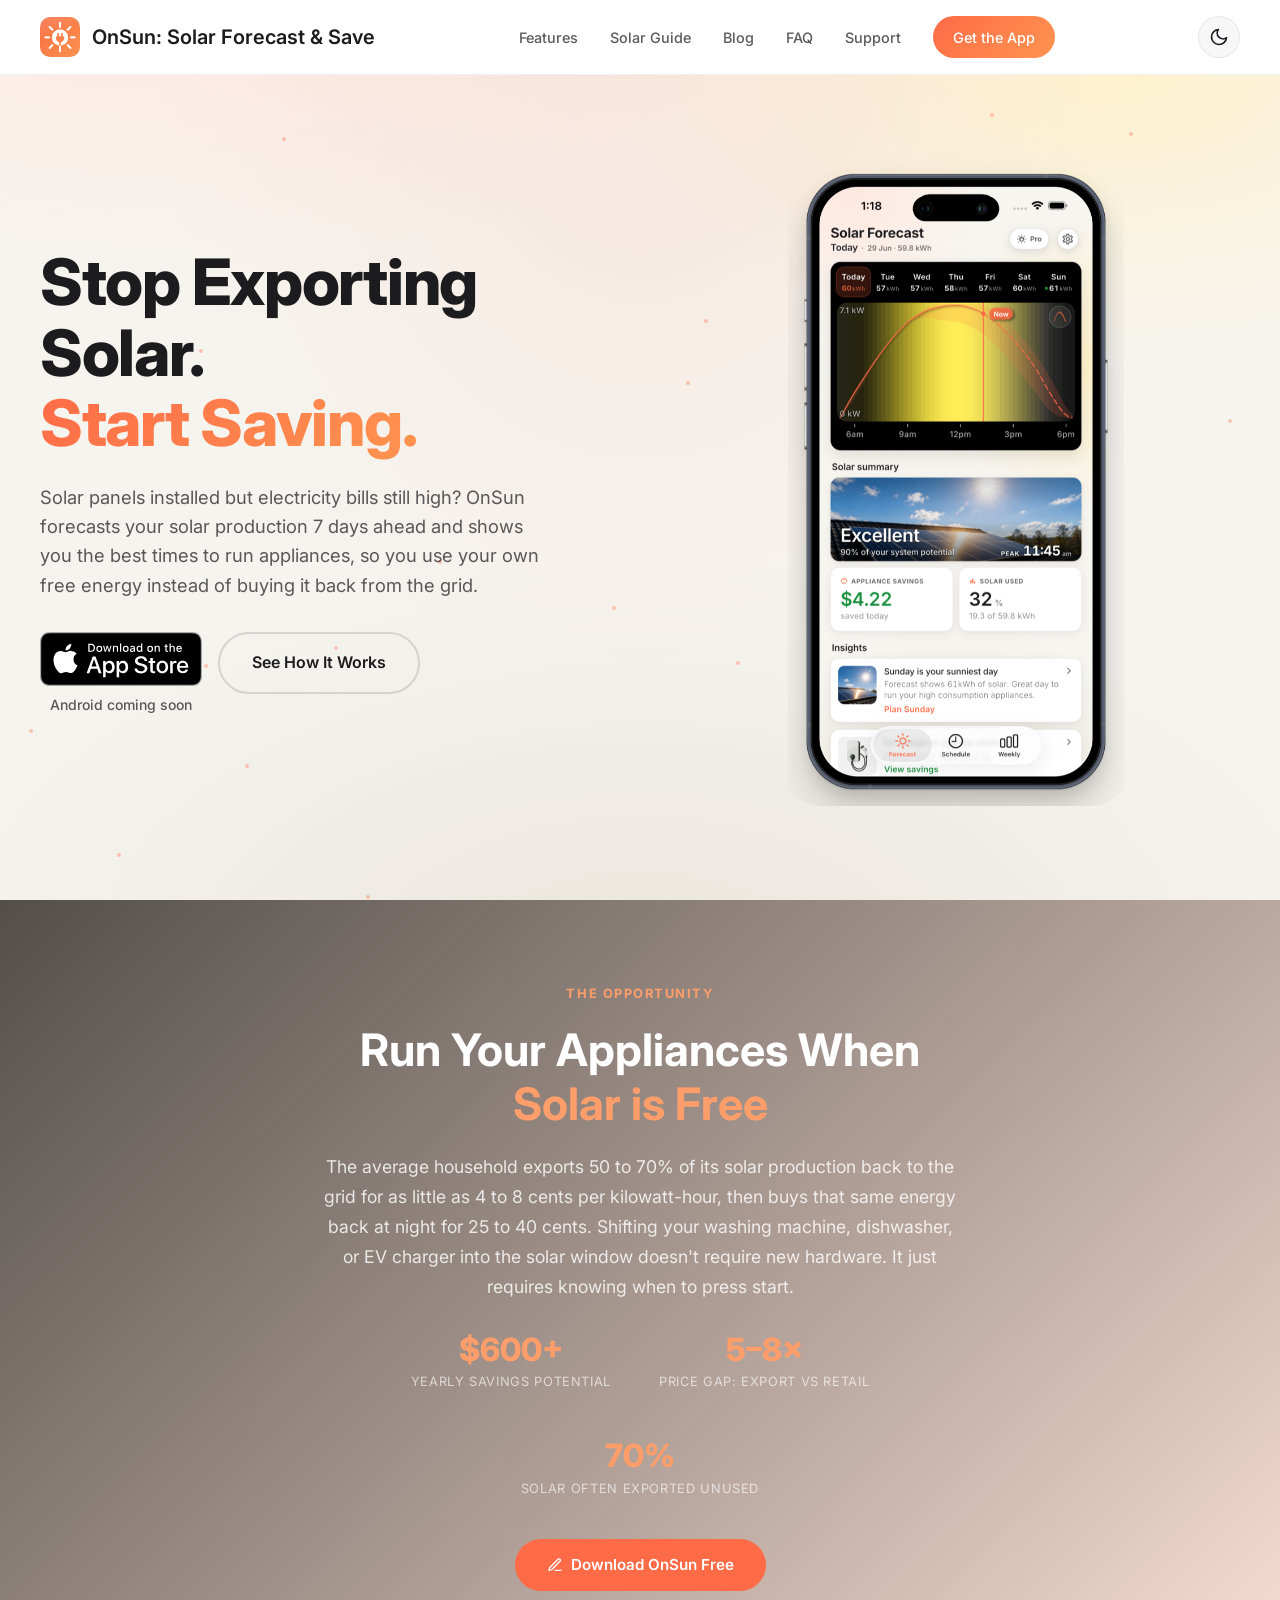
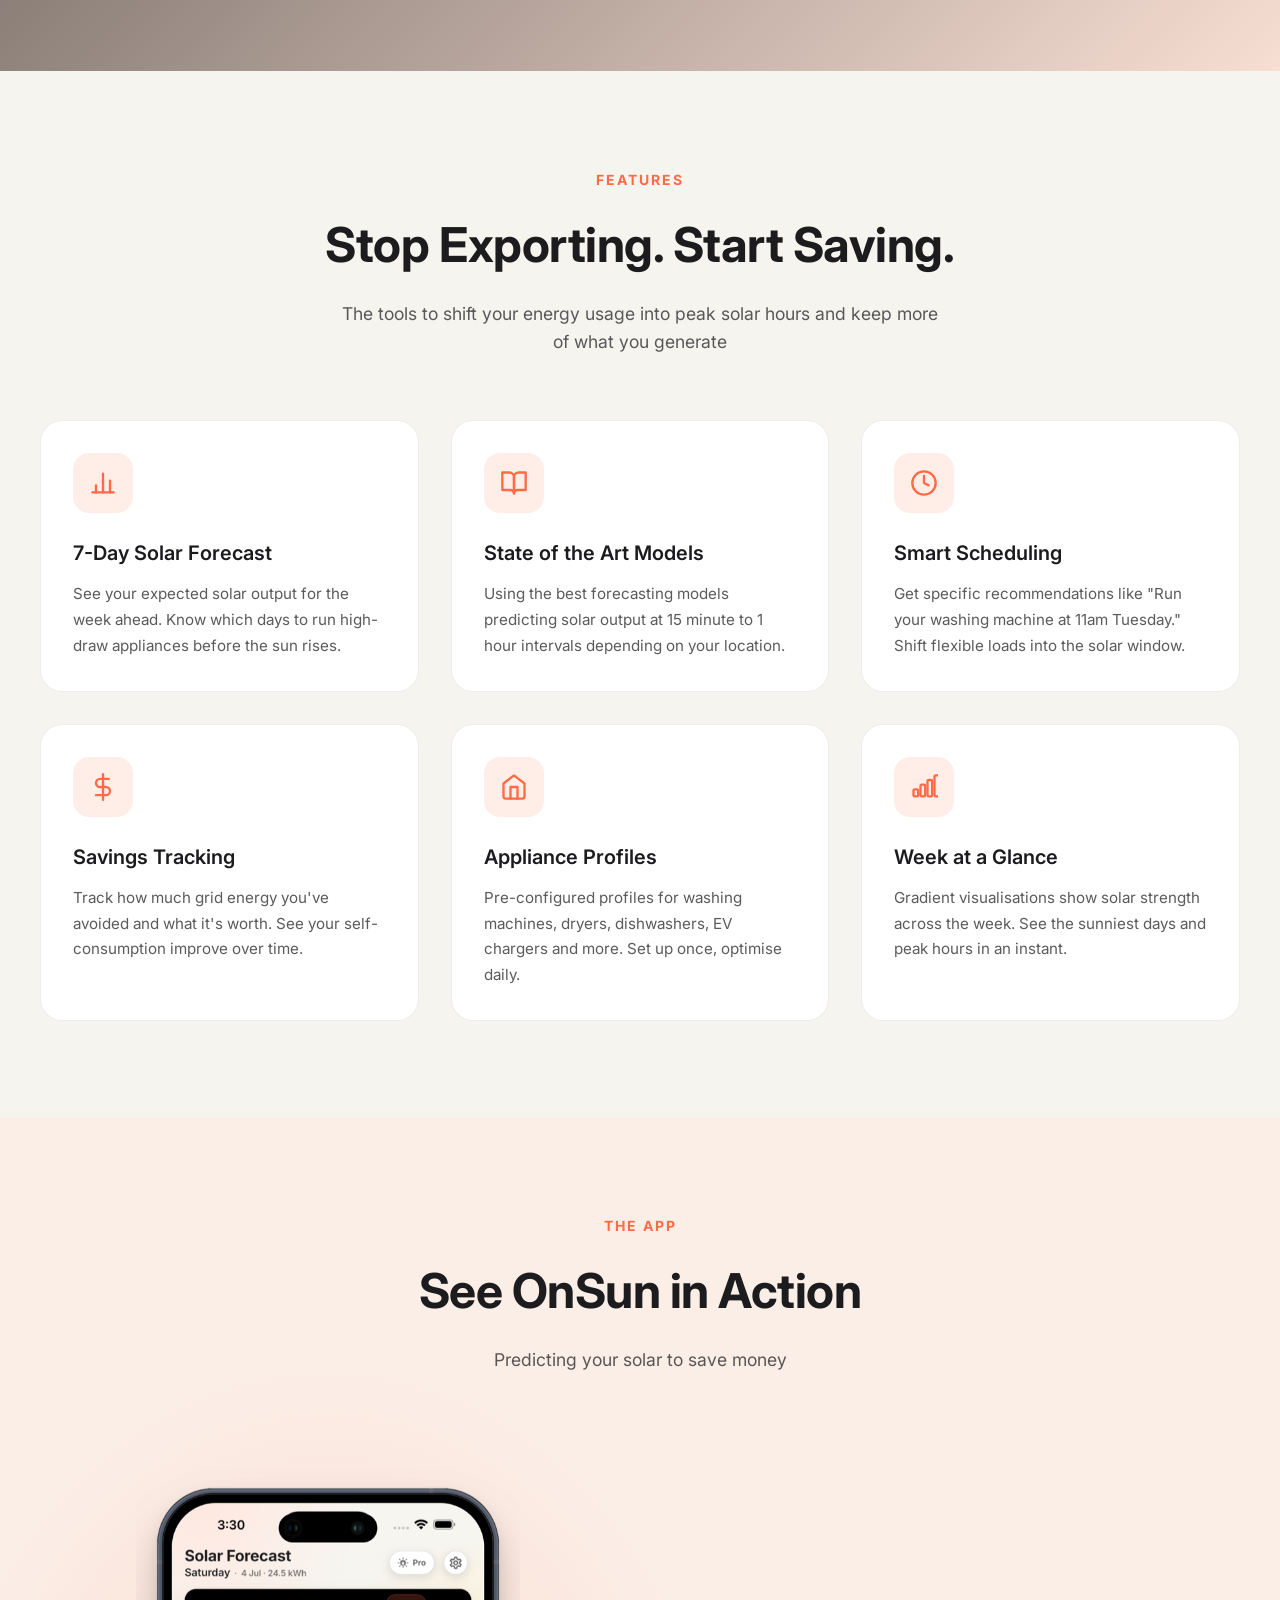
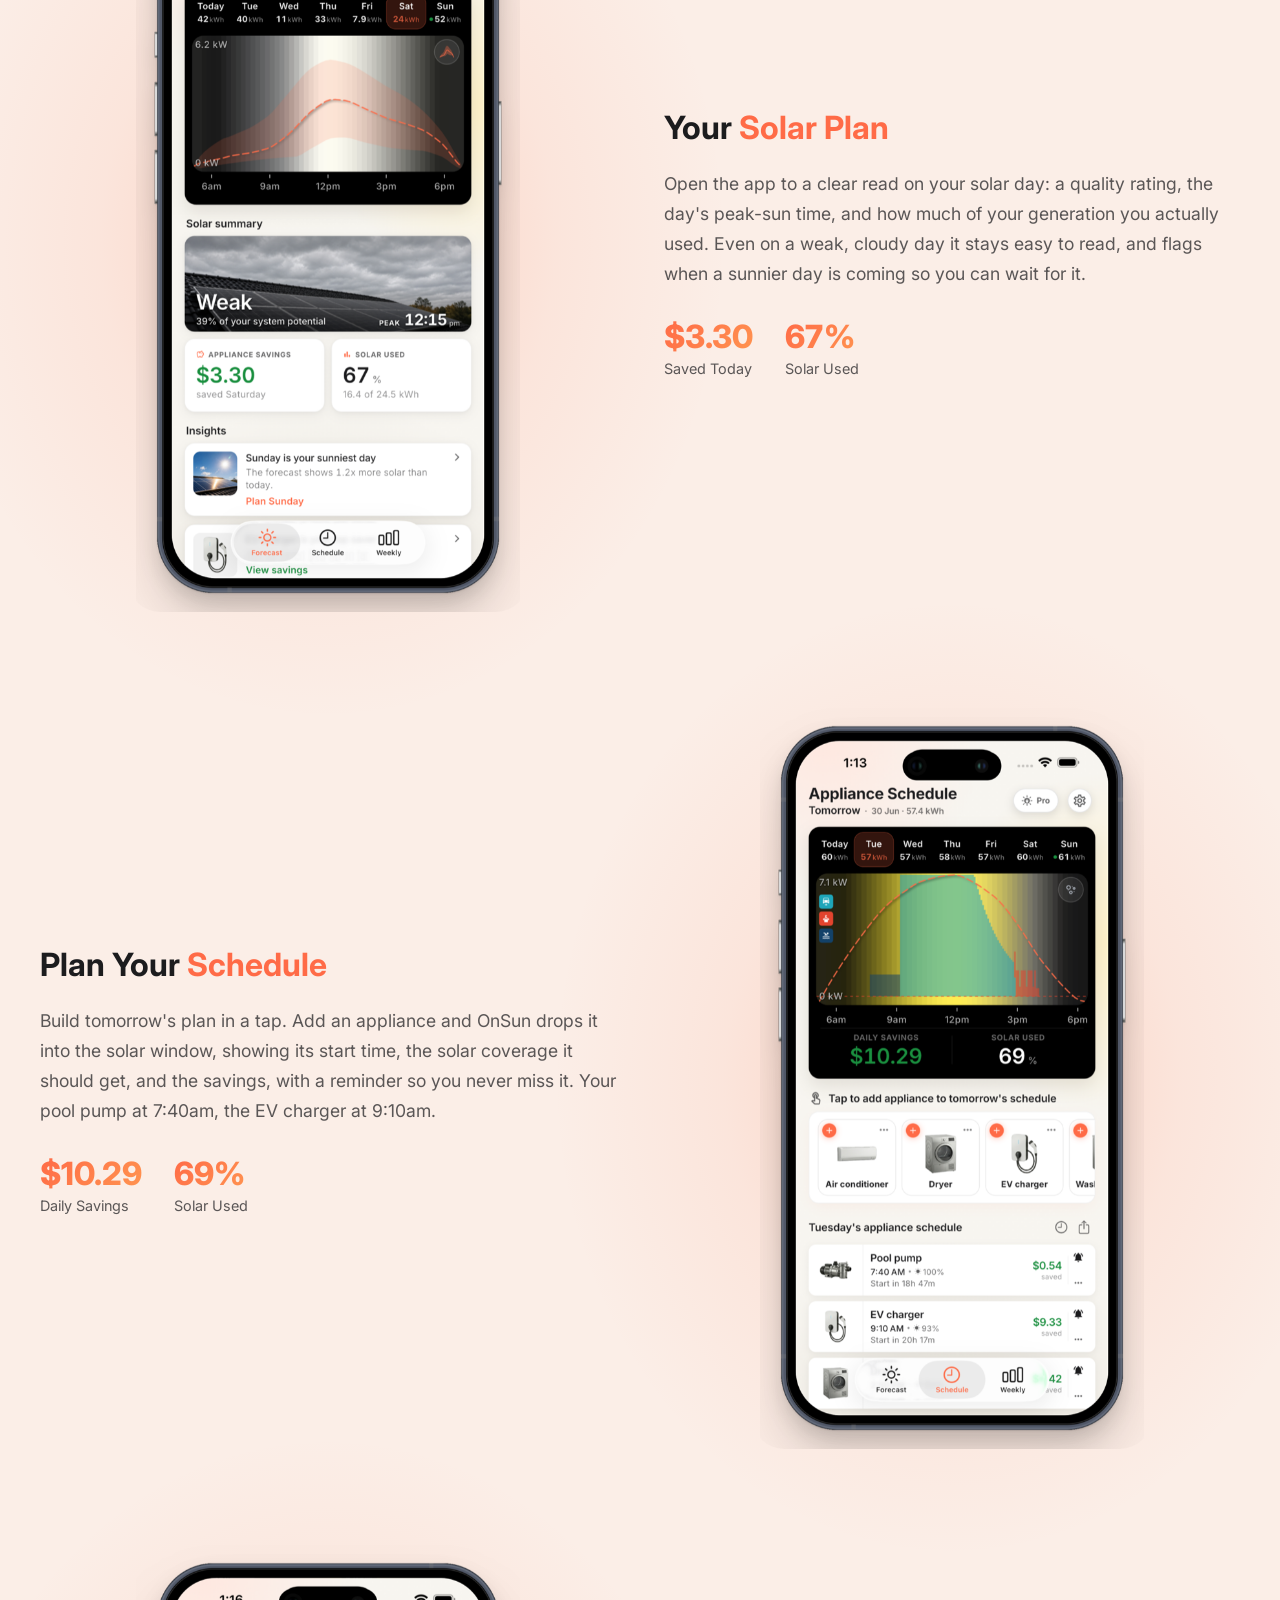
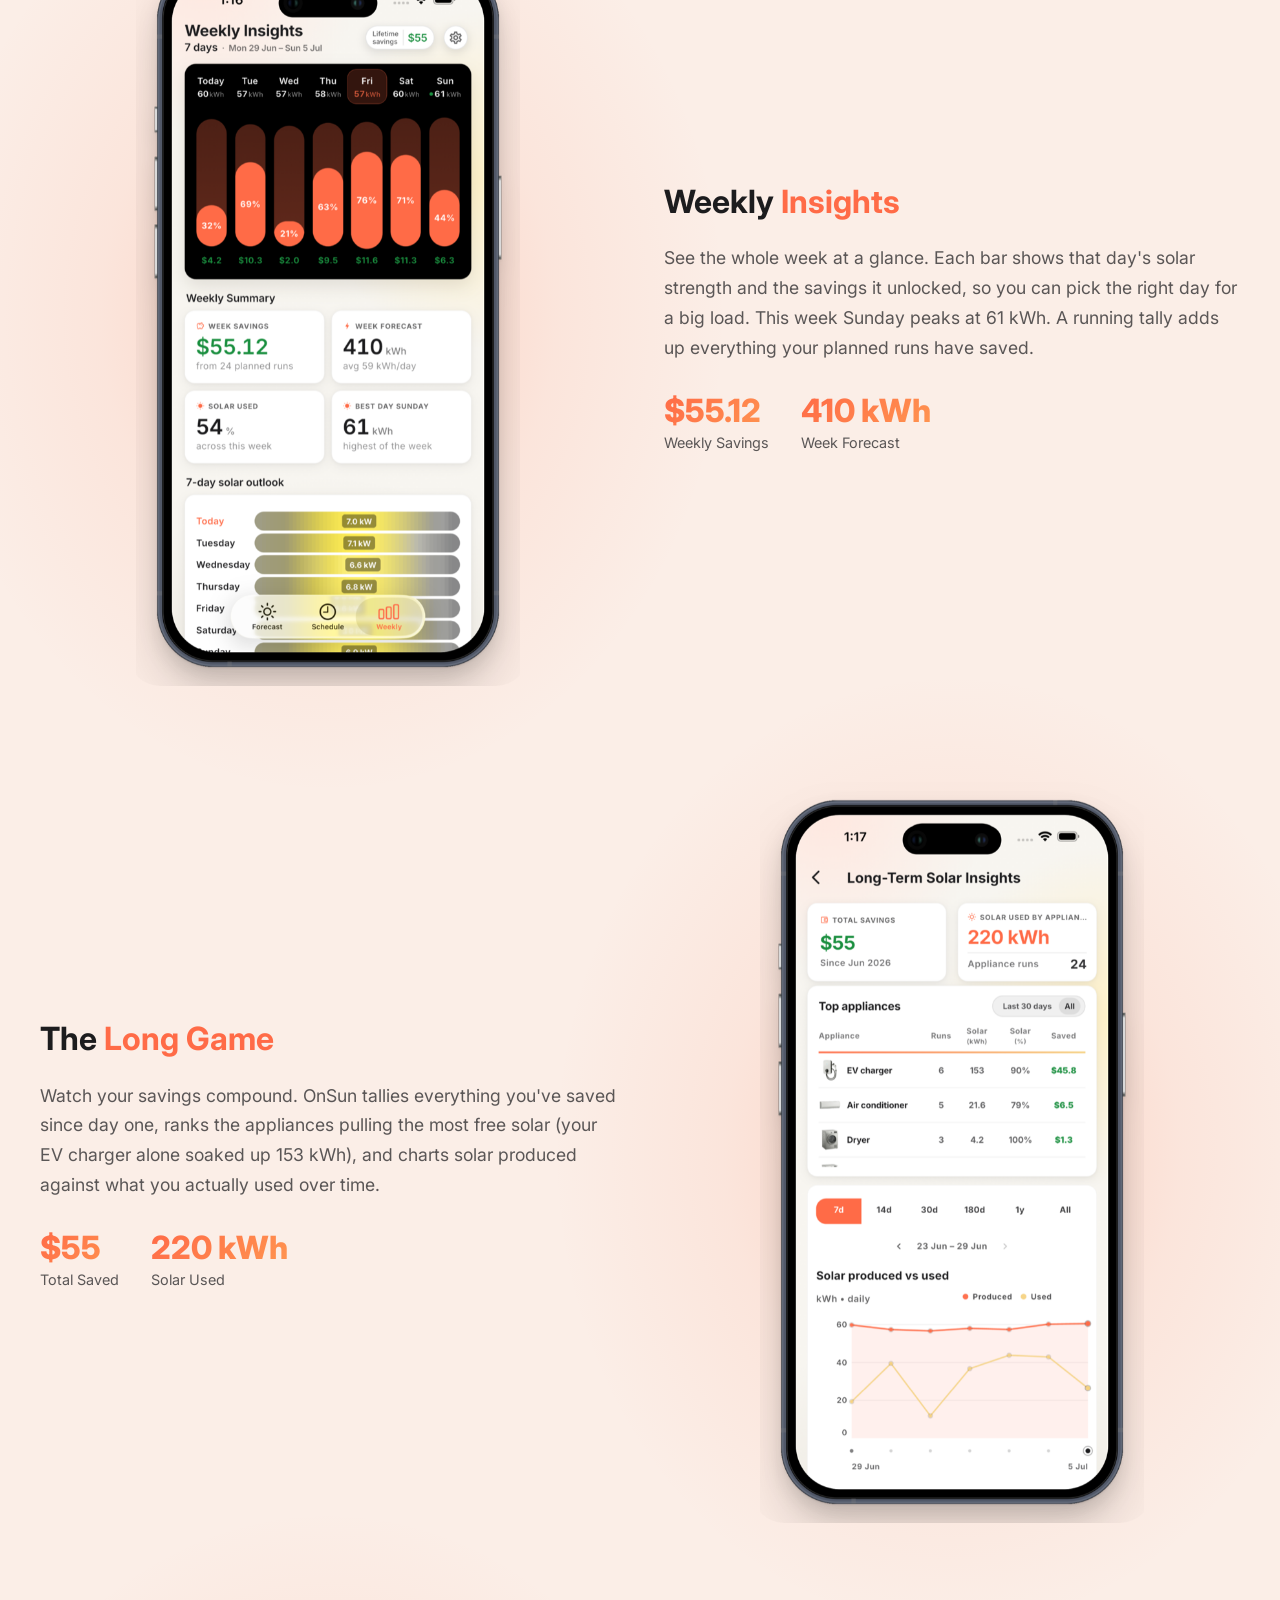
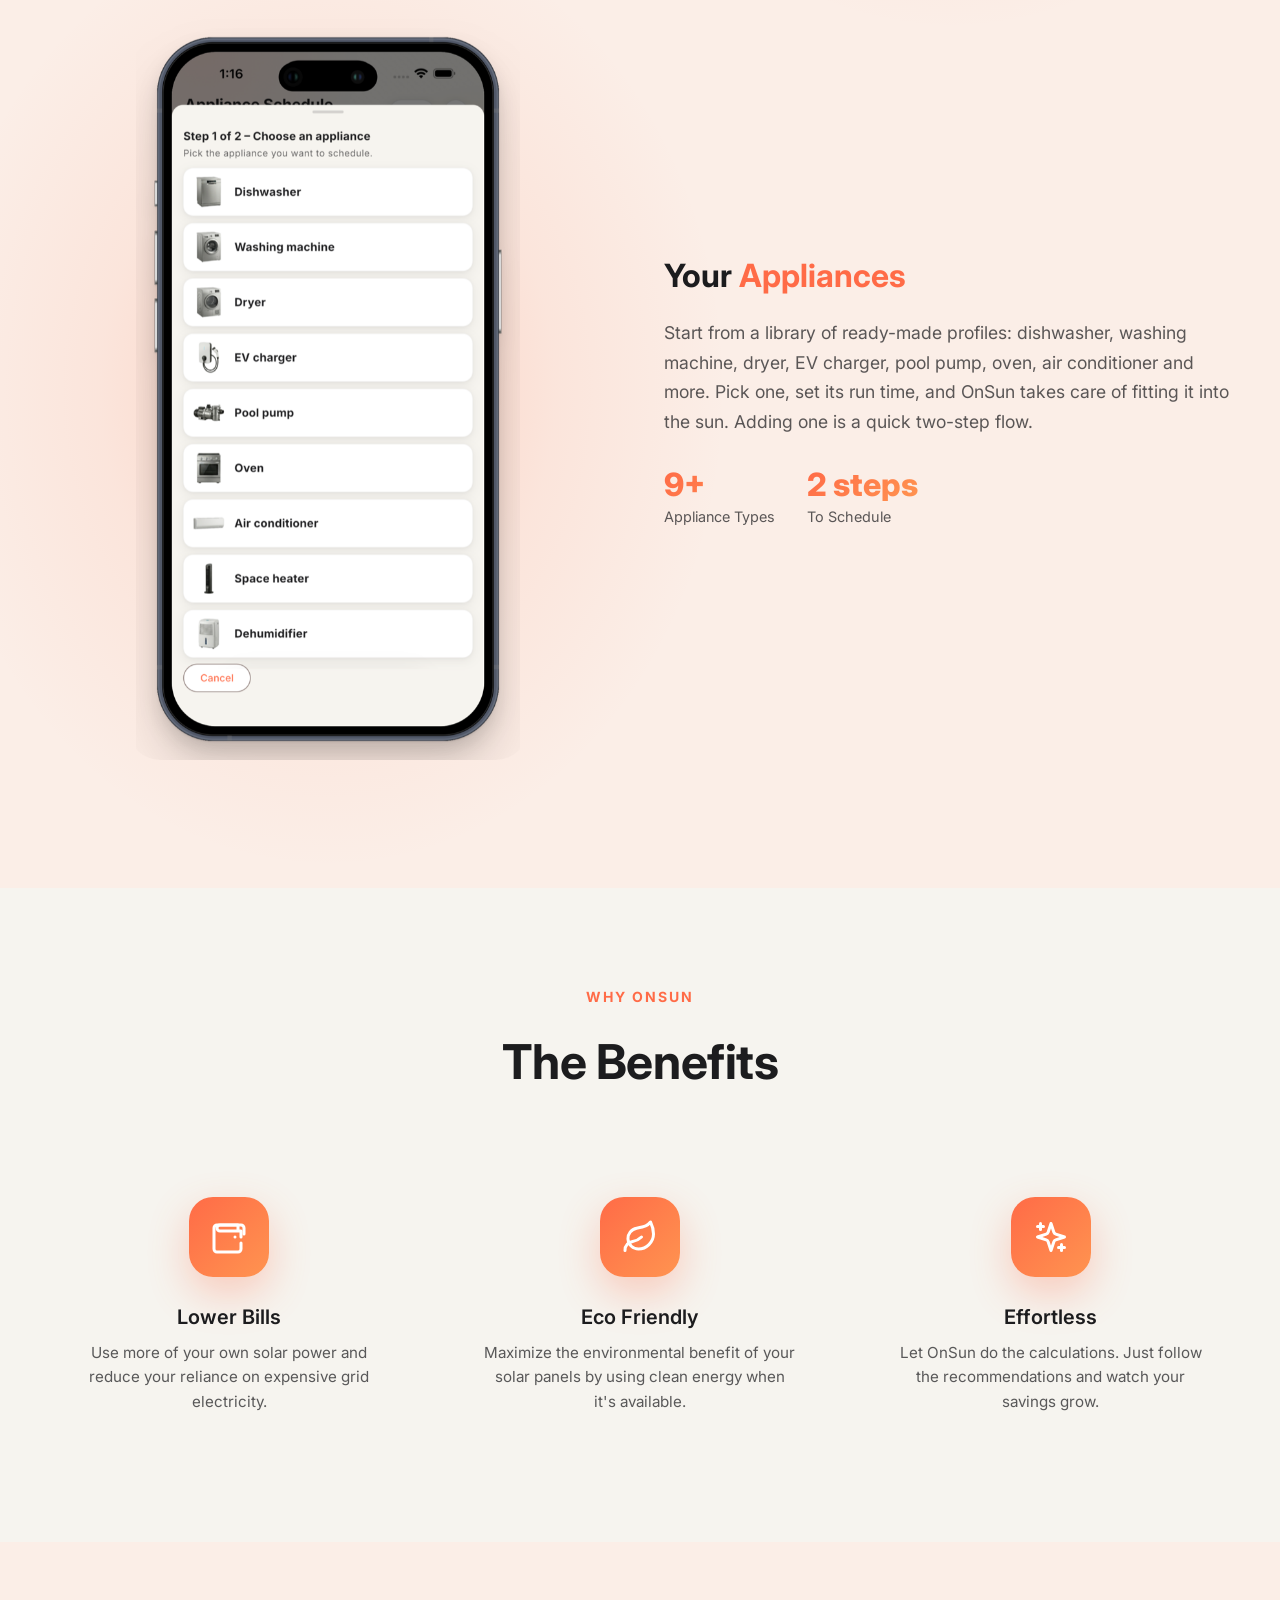
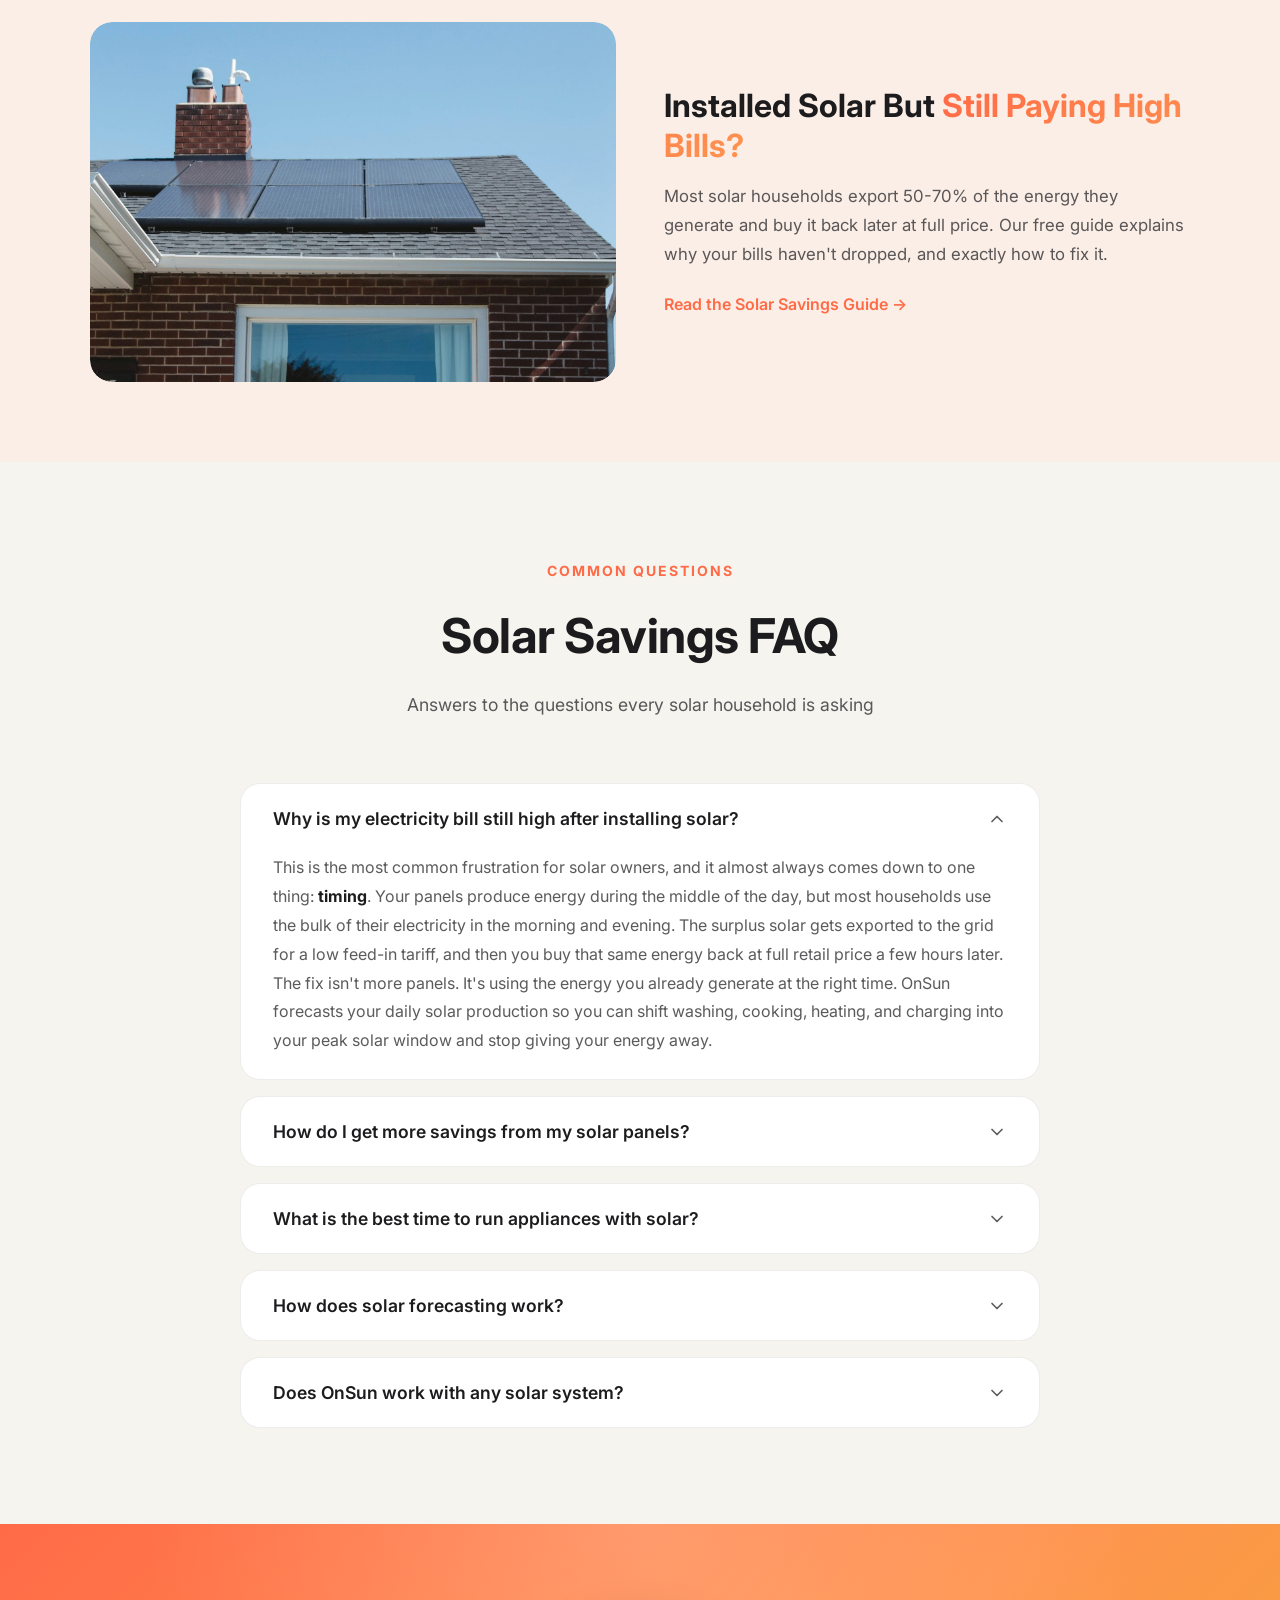
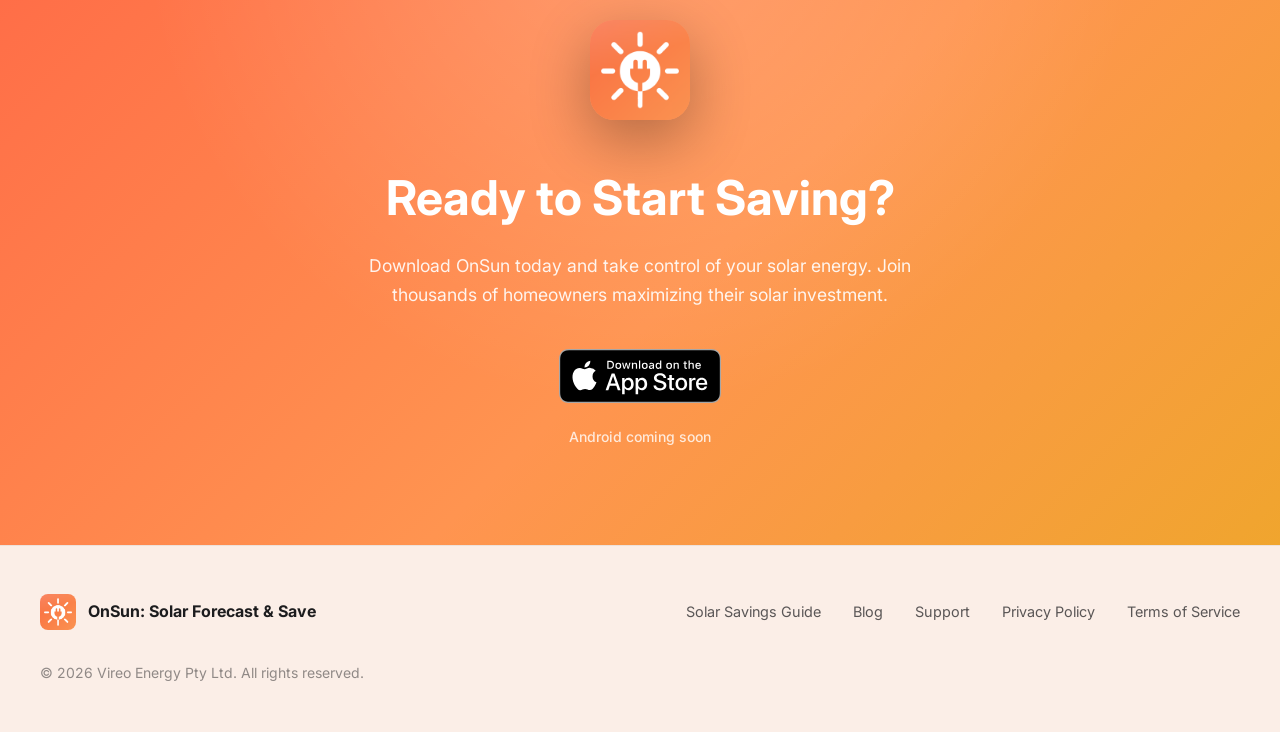
==== index.html @ 190dda7e "chore: update Open Graph and Twitter image tags across multiple pages - Replaced outdated image URLs" ====
<!DOCTYPE html>
<html lang="en" data-theme="light">
<head>
    <!-- Theme bootstrap (anti-flash): apply saved theme before paint; light (white) default -->
    <script>(function(){try{var t=localStorage.getItem('onsun-theme');document.documentElement.setAttribute('data-theme',t==='dark'?'dark':'light');}catch(e){document.documentElement.setAttribute('data-theme','light');}})();</script>

    <!-- Google tag (gtag.js) -->
    <script async src="https://www.googletagmanager.com/gtag/js?id=G-8LWRQXQ2J5"></script>
    <script>
      window.dataLayer = window.dataLayer || [];
      function gtag(){dataLayer.push(arguments);}
      gtag('js', new Date());
      gtag('config', 'G-8LWRQXQ2J5');
    </script>

    <meta charset="UTF-8">
    <meta name="viewport" content="width=device-width, initial-scale=1.0">
    <meta name="theme-color" content="#ffffff">
    <title>OnSun: Solar Forecast App | Stop Paying High Electricity Bills</title>

    <!-- SEO Meta Tags -->
    <meta name="description" content="Still paying high electricity bills with solar panels? OnSun forecasts your solar production up to 7 days ahead so you can run appliances at peak sun hours, boost self-consumption, and cut your power bill. Works with any solar system worldwide. First 3 days free.">
    <meta name="keywords" content="solar forecast app, high electricity bill solar, why is my solar not saving money, solar panel savings, best time to use appliances with solar, solar self-consumption, reduce electricity bill, solar energy planner, solar production forecast, solar forecasting, solar app Australia, solar app UK, solar app USA, solar savings calculator, solar power optimizer, when to run appliances solar, solar export problem, maximize solar savings, electricity bill too high, solar panels not saving money">
    <meta name="robots" content="index, follow, max-snippet:-1, max-image-preview:large">
    <meta name="author" content="Vireo Energy Pty Ltd">
    <link rel="canonical" href="https://onsun.app">
    <link rel="sitemap" type="application/xml" href="https://onsun.app/sitemap.xml">

    <!-- International targeting -->
    <link rel="alternate" hreflang="en" href="https://onsun.app">
    <link rel="alternate" hreflang="x-default" href="https://onsun.app">

    <!-- Structured Data - Software Application -->
    <script type="application/ld+json">
    {
      "@context": "https://schema.org",
      "@type": "SoftwareApplication",
      "name": "OnSun: Solar Forecast App",
      "description": "Stop paying high electricity bills. OnSun forecasts your solar production 7 days ahead so you can plan the best times to run appliances for maximum free energy.",
      "url": "https://onsun.app",
      "applicationCategory": "UtilitiesApplication",
      "operatingSystem": "iOS",
      "offers": {
        "@type": "Offer",
        "price": "0",
        "priceCurrency": "USD",
        "description": "3 days free, 7-day forecast with full plan"
      },
      "aggregateRating": {
        "@type": "AggregateRating",
        "ratingValue": "5.0",
        "ratingCount": "2"
      },
      "author": {
        "@type": "Organization",
        "name": "Vireo Energy Pty Ltd"
      }
    }
    </script>

    <!-- Structured Data - WebSite -->
    <script type="application/ld+json">
    {
      "@context": "https://schema.org",
      "@type": "WebSite",
      "name": "OnSun",
      "url": "https://onsun.app",
      "description": "Solar forecast app that helps households reduce electricity bills by scheduling appliances during peak solar production hours.",
      "potentialAction": {
        "@type": "SearchAction",
        "target": "https://onsun.app/?q={search_term_string}",
        "query-input": "required name=search_term_string"
      }
    }
    </script>

    <!-- Structured Data - Organization -->
    <script type="application/ld+json">
    {
      "@context": "https://schema.org",
      "@type": "Organization",
      "name": "OnSun",
      "url": "https://onsun.app",
      "logo": "https://onsun.app/assets/logo-light.png",
      "description": "OnSun helps solar households stop overpaying for electricity by forecasting solar production and scheduling appliance usage during peak sun hours.",
      "founder": {
        "@type": "Person",
        "name": "Dr Steven Percy"
      }
    }
    </script>

    <!-- Structured Data - FAQPage -->
    <script type="application/ld+json">
    {
      "@context": "https://schema.org",
      "@type": "FAQPage",
      "mainEntity": [
        {
          "@type": "Question",
          "name": "Why is my electricity bill still high after installing solar?",
          "acceptedAnswer": {
            "@type": "Answer",
            "text": "Most solar households export 50-70% of the energy they generate back to the grid, often for a fraction of the retail price. Your panels produce the most power midday, but your home typically uses the most energy in the morning and evening. This timing mismatch means you're buying expensive grid power at night while giving away cheap solar during the day. OnSun solves this by forecasting your solar output 7 days ahead and suggesting the best times to run appliances so you can use your own free energy instead."
          }
        },
        {
          "@type": "Question",
          "name": "How do I get more savings from my solar panels?",
          "acceptedAnswer": {
            "@type": "Answer",
            "text": "The single biggest thing you can do is increase your self-consumption: the percentage of solar energy you actually use in your home rather than exporting to the grid. Shift energy-hungry appliances like washing machines, dishwashers, dryers, pool pumps, and EV chargers into your peak solar window (typically 9am-3pm). OnSun gives you a personalised 7-day solar forecast and recommends the best times to run each appliance, so you can capture more of the energy your panels produce."
          }
        },
        {
          "@type": "Question",
          "name": "What is the best time to run appliances with solar?",
          "acceptedAnswer": {
            "@type": "Answer",
            "text": "As a general rule, the best time is between 10am and 2pm when solar production peaks. But the optimal window changes every day based on cloud cover, season, and your panel orientation. On overcast days the window may be narrower or shifted. OnSun uses real-time weather and solar irradiance data to forecast your specific production curve, then recommends the best time to start each appliance for maximum solar coverage."
          }
        },
        {
          "@type": "Question",
          "name": "Does OnSun work with any solar system?",
          "acceptedAnswer": {
            "@type": "Answer",
            "text": "Yes. OnSun works with any grid-connected solar PV system regardless of brand, inverter type, or panel size. You don't need any special hardware or monitoring equipment. OnSun uses the same commercial-grade solar irradiance models trusted by energy utilities and grid operators, now made accessible for individual households. Just enter your system details (panel capacity, roof orientation, and tilt angle) and OnSun's state-of-the-art forecasting engine calculates your expected production using high-resolution satellite data and physics-based solar models calibrated to your exact location. It works in Australia, the United States, the United Kingdom, Europe, and anywhere in the world where solar panels are installed. Whether you have a 3kW system on a townhouse or a 15kW array on a large home, OnSun gives you the forecast accuracy previously only available to commercial solar operators."
          }
        }
      ]
    }
    </script>

    <!-- Structured Data - BreadcrumbList -->
    <script type="application/ld+json">
    {
      "@context": "https://schema.org",
      "@type": "BreadcrumbList",
      "itemListElement": [
        {
          "@type": "ListItem",
          "position": 1,
          "name": "Home",
          "item": "https://onsun.app"
        }
      ]
    }
    </script>

    <!-- Social Media Meta Tags for LinkedIn, Twitter, Facebook -->
    <meta property="og:title" content="OnSun: Solar Forecast App | Stop Paying High Electricity Bills">
    <meta property="og:description" content="Still paying high electricity bills after installing solar? OnSun forecasts your solar output 7 days ahead and suggests the best times to run your appliances. Works with any solar system worldwide.">
    <meta property="og:image" content="https://onsun.app/assets/og-onsun.png">
    <meta property="og:image:width" content="1200">
    <meta property="og:image:height" content="630">
    <meta property="og:image:alt" content="OnSun solar forecast app showing 7-day production forecast and appliance scheduling">
    <meta property="og:url" content="https://onsun.app">
    <meta property="og:type" content="website">
    <meta property="og:site_name" content="OnSun">

    <!-- Twitter Card -->
    <meta name="twitter:card" content="summary_large_image">
    <meta name="twitter:title" content="OnSun: Solar Forecast App | Stop Paying High Electricity Bills">
    <meta name="twitter:description" content="Still paying high electricity bills after installing solar? OnSun forecasts your solar output 7 days ahead and suggests the best times to run your appliances. Works with any solar system worldwide.">
    <meta name="twitter:image" content="https://onsun.app/assets/og-onsun.png">
    
    <!-- Favicon -->
    <link rel="icon" type="image/svg+xml" href="assets/favicon/favicon.svg">
    <link rel="icon" type="image/png" sizes="96x96" href="assets/favicon/favicon-96x96.png">
    <link rel="icon" sizes="any" href="assets/favicon/favicon.ico">
    <link rel="apple-touch-icon" href="assets/favicon/apple-touch-icon.png">
    <link rel="manifest" href="assets/favicon/site.webmanifest">
    
    <!-- Fonts -->
    <link rel="preconnect" href="https://fonts.googleapis.com">
    <link rel="preconnect" href="https://fonts.gstatic.com" crossorigin>
    <link href="https://fonts.googleapis.com/css2?family=Inter:wght@400;500;600;700;800&display=swap" rel="stylesheet">
    
    <link rel="stylesheet" href="assets/css/onsun.css">
</head>
<body>
    <!-- Navigation -->
    <nav id="navbar">
        <div class="nav-container">
            <a href="index.html" class="nav-logo">
                <img class="logo-light" src="assets/logo-light.png" alt="OnSun solar forecast app logo" width="400" height="400" loading="lazy">
                <img class="logo-dark" src="assets/logo-dark.png" alt="OnSun solar forecast app logo" width="400" height="400" loading="lazy">
                <span>OnSun: Solar Forecast & Save</span>
            </a>
            <div class="nav-links" id="nav-links">
                <a href="#features" class="nav-link-item">Features</a>
                <a href="solar-guide.html" class="nav-link-item">Solar Guide</a>
                <a href="blog/index.html" class="nav-link-item">Blog</a>
                <a href="#faq" class="nav-link-item">FAQ</a>
                <a href="support.html" class="nav-link-item">Support</a>
                <a href="#download" class="nav-cta nav-link-item">Get the App</a>
            </div>
            <div class="nav-actions">
                <button class="theme-toggle" type="button" aria-label="Switch to light theme" aria-pressed="false" title="Toggle light / dark theme">
                    <svg class="icon-sun" viewBox="0 0 24 24" fill="none" stroke="currentColor" stroke-width="2" stroke-linecap="round" stroke-linejoin="round"><circle cx="12" cy="12" r="4"></circle><path d="M12 2v2M12 20v2M4.93 4.93l1.41 1.41M17.66 17.66l1.41 1.41M2 12h2M20 12h2M4.93 19.07l1.41-1.41M17.66 6.34l1.41-1.41"></path></svg>
                    <svg class="icon-moon" viewBox="0 0 24 24" fill="none" stroke="currentColor" stroke-width="2" stroke-linecap="round" stroke-linejoin="round"><path d="M21 12.79A9 9 0 1 1 11.21 3 7 7 0 0 0 21 12.79z"></path></svg>
                </button>
                <button class="nav-hamburger" id="nav-hamburger" aria-label="Toggle menu" aria-expanded="false">
                    <span></span>
                    <span></span>
                    <span></span>
                </button>
            </div>
        </div>
    </nav>

    <!-- Hero Section -->
    <section class="hero">
        <div class="hero-particles" id="particles"></div>
        <div class="hero-container">
            <div class="hero-content">
                <h1 class="hero-title">
                    Stop Exporting Solar.<br>
                    <span>Start Saving.</span>
                </h1>
                <p class="hero-description">
                    Solar panels installed but electricity bills still high? OnSun forecasts your solar production 7 days ahead and shows you the best times to run appliances, so you use your own free energy instead of buying it back from the grid.
                </p>
                <div class="hero-cta">
                    <div class="cta-group">
                        <a href="https://apps.apple.com/app/apple-store/id6758746647?pt=128390520&ct=website&mt=8" class="app-store-btn" target="_blank" onclick="gtag('event', 'app_store_click', {'event_category': 'download', 'event_label': location.pathname});">
                            <img src="assets/download-on-the-app-store.svg" alt="Download on the App Store" class="app-store-badge" width="162" height="54">
                        </a>
                        <p class="android-coming-soon">Android coming soon</p>
                    </div>
                    <div class="secondary-btn-wrapper">
                        <a href="#showcase" class="btn-secondary">
                            See How It Works
                        </a>
                    </div>
                </div>
            </div>
            <div class="hero-visual">
                <div class="phone-mockup">
                    <img class="logo-light" src="assets/screen-forecast-light.png" alt="OnSun app showing a 7-day solar forecast with estimated savings and solar usage" width="720" height="1334">
                    <img class="logo-dark" src="assets/screen-forecast-dark.png" alt="OnSun app in dark mode showing a 7-day solar forecast with estimated savings and solar usage" width="720" height="1334">
                </div>
            </div>
        </div>
    </section>

    <!-- Photo Statement Section -->
    <section class="photo-statement">
        <div class="photo-statement-bg"></div>
        <div class="photo-statement-overlay"></div>
        <div class="photo-statement-content animate-on-scroll">
            <div class="photo-statement-tag">The Opportunity</div>
            <h2>Run Your Appliances When <span>Solar is Free</span></h2>
            <p>The average household exports 50 to 70% of its solar production back to the grid for as little as 4 to 8 cents per kilowatt-hour, then buys that same energy back at night for 25 to 40 cents. Shifting your washing machine, dishwasher, or EV charger into the solar window doesn't require new hardware. It just requires knowing when to press start.</p>
            <div class="photo-statement-stats">
                <div class="photo-stat">
                    <div class="photo-stat-value">$600+</div>
                    <div class="photo-stat-label">Yearly savings potential</div>
                </div>
                <div class="photo-stat">
                    <div class="photo-stat-value">5–8×</div>
                    <div class="photo-stat-label">Price gap: export vs retail</div>
                </div>
                <div class="photo-stat">
                    <div class="photo-stat-value">70%</div>
                    <div class="photo-stat-label">Solar often exported unused</div>
                </div>
            </div>
            <a href="https://apps.apple.com/app/apple-store/id6758746647?pt=128390520&ct=website&mt=8" class="photo-statement-cta" target="_blank" rel="noopener" onclick="gtag('event', 'app_store_click', {'event_category': 'download', 'event_label': location.pathname});">
                <svg width="16" height="16" viewBox="0 0 24 24" fill="none" stroke="currentColor" stroke-width="2" stroke-linecap="round" stroke-linejoin="round"><path d="M12 20h9"/><path d="M16.5 3.5a2.121 2.121 0 0 1 3 3L7 19l-4 1 1-4L16.5 3.5z"/></svg>
                Download OnSun Free
            </a>
        </div>
    </section>

    <!-- Features Section -->
    <section class="features" id="features">
        <div class="features-container">
            <div class="section-header animate-on-scroll">
                <div class="section-tag">Features</div>
                <h2 class="section-title">Stop Exporting. Start Saving.</h2>
                <p class="section-subtitle">
                    The tools to shift your energy usage into peak solar hours and keep more of what you generate
                </p>
            </div>
            <div class="features-grid">
                <div class="feature-card animate-on-scroll">
                    <div class="feature-icon">
                        <svg viewBox="0 0 24 24" fill="none" stroke="currentColor" stroke-width="2" stroke-linecap="round" stroke-linejoin="round">
                            <line x1="18" y1="20" x2="18" y2="10"></line>
                            <line x1="12" y1="20" x2="12" y2="4"></line>
                            <line x1="6" y1="20" x2="6" y2="14"></line>
                            <path d="M3 20h18"></path>
                        </svg>
                    </div>
                    <h3 class="feature-title">7-Day Solar Forecast</h3>
                    <p class="feature-description">
                        See your expected solar output for the week ahead. Know which days to run high-draw appliances before the sun rises.
                    </p>
                </div>
                <div class="feature-card animate-on-scroll">
                    <div class="feature-icon">
                        <svg viewBox="0 0 24 24" fill="none" stroke="currentColor" stroke-width="2" stroke-linecap="round" stroke-linejoin="round">
                            <path d="M2 3h6a4 4 0 0 1 4 4v14a3 3 0 0 0-3-3H2z"></path>
                            <path d="M22 3h-6a4 4 0 0 0-4 4v14a3 3 0 0 1 3-3h7z"></path>
                        </svg>
                    </div>
                    <h3 class="feature-title">State of the Art Models</h3>
                    <p class="feature-description">
                        Using the best forecasting models predicting solar output at 15 minute to 1 hour intervals depending on your location.
                    </p>
                </div>
                <div class="feature-card animate-on-scroll">
                    <div class="feature-icon">
                        <svg viewBox="0 0 24 24" fill="none" stroke="currentColor" stroke-width="2" stroke-linecap="round" stroke-linejoin="round">
                            <circle cx="12" cy="12" r="10"></circle>
                            <polyline points="12 6 12 12 16 14"></polyline>
                        </svg>
                    </div>
                    <h3 class="feature-title">Smart Scheduling</h3>
                    <p class="feature-description">
                        Get specific recommendations like "Run your washing machine at 11am Tuesday." Shift flexible loads into the solar window.
                    </p>
                </div>
                <div class="feature-card animate-on-scroll">
                    <div class="feature-icon">
                        <svg viewBox="0 0 24 24" fill="none" stroke="currentColor" stroke-width="2" stroke-linecap="round" stroke-linejoin="round">
                            <line x1="12" y1="1" x2="12" y2="23"></line>
                            <path d="M17 5H9.5a3.5 3.5 0 0 0 0 7h5a3.5 3.5 0 0 1 0 7H6"></path>
                        </svg>
                    </div>
                    <h3 class="feature-title">Savings Tracking</h3>
                    <p class="feature-description">
                        Track how much grid energy you've avoided and what it's worth. See your self-consumption improve over time.
                    </p>
                </div>
                <div class="feature-card animate-on-scroll">
                    <div class="feature-icon">
                        <svg viewBox="0 0 24 24" fill="none" stroke="currentColor" stroke-width="2" stroke-linecap="round" stroke-linejoin="round">
                            <path d="M3 9l9-7 9 7v11a2 2 0 0 1-2 2H5a2 2 0 0 1-2-2z"></path>
                            <polyline points="9 22 9 12 15 12 15 22"></polyline>
                        </svg>
                    </div>
                    <h3 class="feature-title">Appliance Profiles</h3>
                    <p class="feature-description">
                        Pre-configured profiles for washing machines, dryers, dishwashers, EV chargers and more. Set up once, optimise daily.
                    </p>
                </div>
                <div class="feature-card animate-on-scroll">
                    <div class="feature-icon">
                        <svg viewBox="0 0 24 24" fill="none" stroke="currentColor" stroke-width="2" stroke-linecap="round" stroke-linejoin="round">
                            <rect x="3" y="14" width="4" height="6" rx="1"></rect>
                            <rect x="9" y="10" width="4" height="10" rx="1"></rect>
                            <rect x="15" y="6" width="4" height="14" rx="1"></rect>
                            <rect x="21" y="2" width="4" height="18" rx="1"></rect>
                        </svg>
                    </div>
                    <h3 class="feature-title">Week at a Glance</h3>
                    <p class="feature-description">
                        Gradient visualisations show solar strength across the week. See the sunniest days and peak hours in an instant.
                    </p>
                </div>
            </div>
        </div>
    </section>

    <!-- Showcase Section -->
    <section class="showcase" id="showcase">
        <div class="showcase-container">
            <div class="section-header animate-on-scroll">
                <div class="section-tag">The App</div>
                <h2 class="section-title">See OnSun in Action</h2>
                <p class="section-subtitle">
                    Predicting your solar to save money
                </p>
            </div>
            
            <div class="showcase-row animate-on-scroll">
                <div class="showcase-content">
                    <h3>Your <span>Solar Plan</span></h3>
                    <p>
                        Open the app to a clear read on your solar day: a quality rating, the day's peak-sun time, and how much of your generation you actually used. Even on a weak, cloudy day it stays easy to read, and flags when a sunnier day is coming so you can wait for it.
                    </p>
                    <div class="showcase-stats">
                        <div class="stat">
                            <div class="stat-value">$3.30</div>
                            <div class="stat-label">Saved Today</div>
                        </div>
                        <div class="stat">
                            <div class="stat-value">67%</div>
                            <div class="stat-label">Solar Used</div>
                        </div>
                    </div>
                </div>
                <div class="showcase-image">
                    <div class="showcase-image-inner">
                        <img src="assets/screen-cloudy.png" alt="OnSun solar plan screen showing the 7-day forecast on a cloudy, low-output day" width="720" height="1334" loading="lazy">
                    </div>
                </div>
            </div>

            <div class="showcase-row animate-on-scroll">
                <div class="showcase-content">
                    <h3>Plan Your <span>Schedule</span></h3>
                    <p>
                        Build tomorrow's plan in a tap. Add an appliance and OnSun drops it into the solar window, showing its start time, the solar coverage it should get, and the savings, with a reminder so you never miss it. Your pool pump at 7:40am, the EV charger at 9:10am.
                    </p>
                    <div class="showcase-stats">
                        <div class="stat">
                            <div class="stat-value">$10.29</div>
                            <div class="stat-label">Daily Savings</div>
                        </div>
                        <div class="stat">
                            <div class="stat-value">69%</div>
                            <div class="stat-label">Solar Used</div>
                        </div>
                    </div>
                </div>
                <div class="showcase-image">
                    <div class="showcase-image-inner">
                        <img src="assets/screen-schedule.png" alt="OnSun schedule screen with appliances arranged across the day's solar window" width="720" height="1334" loading="lazy">
                    </div>
                </div>
            </div>

            <div class="showcase-row animate-on-scroll">
                <div class="showcase-content">
                    <h3>Weekly <span>Insights</span></h3>
                    <p>
                        See the whole week at a glance. Each bar shows that day's solar strength and the savings it unlocked, so you can pick the right day for a big load. This week Sunday peaks at 61 kWh. A running tally adds up everything your planned runs have saved.
                    </p>
                    <div class="showcase-stats">
                        <div class="stat">
                            <div class="stat-value">$55.12</div>
                            <div class="stat-label">Weekly Savings</div>
                        </div>
                        <div class="stat">
                            <div class="stat-value">410 kWh</div>
                            <div class="stat-label">Week Forecast</div>
                        </div>
                    </div>
                </div>
                <div class="showcase-image">
                    <div class="showcase-image-inner">
                        <img src="assets/screen-weekly.png" alt="OnSun weekly insights screen with a gradient chart of solar strength across the week" width="720" height="1334" loading="lazy">
                    </div>
                </div>
            </div>

            <div class="showcase-row animate-on-scroll">
                <div class="showcase-content">
                    <h3>The <span>Long Game</span></h3>
                    <p>
                        Watch your savings compound. OnSun tallies everything you've saved since day one, ranks the appliances pulling the most free solar (your EV charger alone soaked up 153 kWh), and charts solar produced against what you actually used over time.
                    </p>
                    <div class="showcase-stats">
                        <div class="stat">
                            <div class="stat-value">$55</div>
                            <div class="stat-label">Total Saved</div>
                        </div>
                        <div class="stat">
                            <div class="stat-value">220 kWh</div>
                            <div class="stat-label">Solar Used</div>
                        </div>
                    </div>
                </div>
                <div class="showcase-image">
                    <div class="showcase-image-inner">
                        <img src="assets/screen-longterm.png" alt="OnSun long-term screen showing cumulative savings and self-consumption trends over time" width="720" height="1334" loading="lazy">
                    </div>
                </div>
            </div>

            <div class="showcase-row animate-on-scroll">
                <div class="showcase-content">
                    <h3>Your <span>Appliances</span></h3>
                    <p>
                        Start from a library of ready-made profiles: dishwasher, washing machine, dryer, EV charger, pool pump, oven, air conditioner and more. Pick one, set its run time, and OnSun takes care of fitting it into the sun. Adding one is a quick two-step flow.
                    </p>
                    <div class="showcase-stats">
                        <div class="stat">
                            <div class="stat-value">9+</div>
                            <div class="stat-label">Appliance Types</div>
                        </div>
                        <div class="stat">
                            <div class="stat-value">2 steps</div>
                            <div class="stat-label">To Schedule</div>
                        </div>
                    </div>
                </div>
                <div class="showcase-image">
                    <div class="showcase-image-inner">
                        <img src="assets/screen-appliances.png" alt="OnSun appliances screen showing configurable profiles for household devices" width="720" height="1334" loading="lazy">
                    </div>
                </div>
            </div>
        </div>
    </section>

    <!-- Benefits Section -->
    <section class="benefits">
        <div class="benefits-container">
            <div class="section-header animate-on-scroll">
                <div class="section-tag">Why OnSun</div>
                <h2 class="section-title">The Benefits</h2>
            </div>
            <div class="benefits-grid">
                <div class="benefit-item animate-on-scroll">
                    <div class="benefit-icon">
                        <svg viewBox="0 0 24 24" fill="none" stroke="currentColor" stroke-width="2" stroke-linecap="round" stroke-linejoin="round">
                            <path d="M20 12V8H6a2 2 0 0 1-2-2c0-1.1.9-2 2-2h12v4"/>
                            <path d="M20 16v4a2 2 0 0 1-2 2H4a2 2 0 0 1-2-2V6a2 2 0 0 1 2-2h16a2 2 0 0 1 2 2v4"/>
                            <path d="M16 12h.01"/>
                        </svg>
                    </div>
                    <h3 class="benefit-title">Lower Bills</h3>
                    <p class="benefit-description">Use more of your own solar power and reduce your reliance on expensive grid electricity.</p>
                </div>
                <div class="benefit-item animate-on-scroll">
                    <div class="benefit-icon">
                        <svg viewBox="0 0 24 24" fill="none" stroke="currentColor" stroke-width="2" stroke-linecap="round" stroke-linejoin="round">
                            <path d="M11 20A7 7 0 0 1 9.8 6.1C15.5 5 17 4.48 19 2c1 2 2 4.18 2 8 0 5.5-4.78 10-10 10Z"/>
                            <path d="M2 21c0-3 1.85-5.36 5.08-6C9.5 14.52 12 13 13 12"/>
                        </svg>
                    </div>
                    <h3 class="benefit-title">Eco Friendly</h3>
                    <p class="benefit-description">Maximize the environmental benefit of your solar panels by using clean energy when it's available.</p>
                </div>
                <div class="benefit-item animate-on-scroll">
                    <div class="benefit-icon">
                        <svg viewBox="0 0 24 24" fill="none" stroke="currentColor" stroke-width="2" stroke-linecap="round" stroke-linejoin="round">
                            <path d="m12 3-1.912 5.813a2 2 0 0 1-1.275 1.275L3 12l5.813 1.912a2 2 0 0 1 1.275 1.275L12 21l1.912-5.813a2 2 0 0 1 1.275-1.275L21 12l-5.813-1.912a2 2 0 0 1-1.275-1.275L12 3Z"/>
                            <path d="M5 3v4"/>
                            <path d="M19 17v4"/>
                            <path d="M3 5h4"/>
                            <path d="M17 19h4"/>
                        </svg>
                    </div>
                    <h3 class="benefit-title">Effortless</h3>
                    <p class="benefit-description">Let OnSun do the calculations. Just follow the recommendations and watch your savings grow.</p>
                </div>
            </div>
        </div>
    </section>

    <!-- Solar Savings Guide Banner -->
    <section class="guide-banner" id="solar-guide">
        <div class="guide-banner-container animate-on-scroll">
            <div class="guide-banner-photo">
                <img src="assets/vivint-solar-9CalgkSRZb8-unsplash.jpg" alt="Home with rooftop solar panels and landscaped garden on a sunny day" width="3361" height="5041" loading="lazy">
            </div>
            <div class="guide-banner-content">
                <h2>Installed Solar But <span>Still Paying High Bills?</span></h2>
                <p>
                    Most solar households export 50-70% of the energy they generate and buy it back later at full price. Our free guide explains why your bills haven't dropped, and exactly how to fix it.
                </p>
                <a href="solar-guide.html" class="guide-banner-link">Read the Solar Savings Guide →</a>
            </div>
        </div>
    </section>

    <!-- FAQ Section -->
    <section class="faq" id="faq">
        <div class="faq-container">
            <div class="section-header animate-on-scroll">
                <div class="section-tag">Common Questions</div>
                <h2 class="section-title">Solar Savings FAQ</h2>
                <p class="section-subtitle">
                    Answers to the questions every solar household is asking
                </p>
            </div>

            <div class="faq-list">
                <div class="faq-item open animate-on-scroll">
                    <button class="faq-question" aria-expanded="true">
                        <span>Why is my electricity bill still high after installing solar?</span>
                        <svg class="faq-chevron" viewBox="0 0 24 24" fill="none" stroke="currentColor" stroke-width="2" stroke-linecap="round" stroke-linejoin="round"><polyline points="6 9 12 15 18 9"></polyline></svg>
                    </button>
                    <div class="faq-answer">
                        <div class="faq-answer-inner">
                            This is the most common frustration for solar owners, and it almost always comes down to one thing: <strong>timing</strong>. Your panels produce energy during the middle of the day, but most households use the bulk of their electricity in the morning and evening. The surplus solar gets exported to the grid for a low feed-in tariff, and then you buy that same energy back at full retail price a few hours later. The fix isn't more panels. It's using the energy you already generate at the right time. OnSun forecasts your daily solar production so you can shift washing, cooking, heating, and charging into your peak solar window and stop giving your energy away.
                        </div>
                    </div>
                </div>

                <div class="faq-item animate-on-scroll">
                    <button class="faq-question" aria-expanded="false">
                        <span>How do I get more savings from my solar panels?</span>
                        <svg class="faq-chevron" viewBox="0 0 24 24" fill="none" stroke="currentColor" stroke-width="2" stroke-linecap="round" stroke-linejoin="round"><polyline points="6 9 12 15 18 9"></polyline></svg>
                    </button>
                    <div class="faq-answer">
                        <div class="faq-answer-inner">
                            The most impactful thing you can do is increase your <strong>self-consumption rate</strong>: the percentage of solar energy you use in your home rather than exporting to the grid. Most households sit at 25-35% self-consumption without trying. By shifting flexible loads like washing machines, dryers, dishwashers, pool pumps, and EV chargers into the solar window, you can push this to 60-80%. That's the difference between saving a few dollars a week and saving several hundred dollars a year. OnSun makes this easy by giving you a 7-day production forecast and recommending the best times to schedule each appliance based on your specific system and local weather.
                        </div>
                    </div>
                </div>

                <div class="faq-item animate-on-scroll">
                    <button class="faq-question" aria-expanded="false">
                        <span>What is the best time to run appliances with solar?</span>
                        <svg class="faq-chevron" viewBox="0 0 24 24" fill="none" stroke="currentColor" stroke-width="2" stroke-linecap="round" stroke-linejoin="round"><polyline points="6 9 12 15 18 9"></polyline></svg>
                    </button>
                    <div class="faq-answer">
                        <div class="faq-answer-inner">
                            The textbook answer is 10am to 2pm, and on a clear summer day that's broadly right. But the real answer changes every day. Cloud cover, season, panel orientation, and even shading from nearby trees all affect when your panels produce the most energy. A partly cloudy day might have a narrow 2-hour window of strong production, while a clear winter day might peak earlier or later than summer. OnSun uses detailed weather and solar irradiance data for your exact location to predict your production curve each day. Instead of guessing, you get a specific recommendation like "Run your washing machine at 11am Wednesday" to help you hit the solar window.
                        </div>
                    </div>
                </div>

                <div class="faq-item animate-on-scroll">
                    <button class="faq-question" aria-expanded="false">
                        <span>How does solar forecasting work?</span>
                        <svg class="faq-chevron" viewBox="0 0 24 24" fill="none" stroke="currentColor" stroke-width="2" stroke-linecap="round" stroke-linejoin="round"><polyline points="6 9 12 15 18 9"></polyline></svg>
                    </button>
                    <div class="faq-answer">
                        <div class="faq-answer-inner">
                            Solar forecasting combines several data sources to predict how much electricity your panels will produce. It starts with weather forecasts (cloud cover, temperature, and humidity), then factors in your panel specifications (size, tilt, orientation) and your geographic location to calculate expected solar irradiance. OnSun uses state-of-the-art forecasting models that predict output at 15-minute to 1-hour intervals depending on your location. The result is a personalised production curve for each day of the coming week, so you can plan your energy usage around the sun rather than guessing.
                        </div>
                    </div>
                </div>

                <div class="faq-item animate-on-scroll">
                    <button class="faq-question" aria-expanded="false">
                        <span>Does OnSun work with any solar system?</span>
                        <svg class="faq-chevron" viewBox="0 0 24 24" fill="none" stroke="currentColor" stroke-width="2" stroke-linecap="round" stroke-linejoin="round"><polyline points="6 9 12 15 18 9"></polyline></svg>
                    </button>
                    <div class="faq-answer">
                        <div class="faq-answer-inner">
                            Yes. OnSun works with any grid-connected solar PV system regardless of brand, inverter type, or panel size. You don't need any special hardware or monitoring equipment. OnSun uses the same commercial-grade solar irradiance models trusted by energy utilities and grid operators, now made accessible for individual households. Just enter your system details (panel capacity, roof orientation, and tilt angle) and OnSun's state-of-the-art forecasting engine calculates your expected production using high-resolution satellite data and physics-based solar models calibrated to your exact location. It works in Australia, the United States, the United Kingdom, Europe, and anywhere in the world where solar panels are installed. Whether you have a 3kW system on a townhouse or a 15kW array on a large home, OnSun delivers forecast accuracy previously only available to commercial solar operators.
                        </div>
                    </div>
                </div>
            </div>
        </div>
    </section>

    <!-- Download Section -->
    <section class="download" id="download">
        <div class="download-container">
            <img src="assets/logo-light.png" alt="OnSun solar forecast app icon" class="download-logo logo-light" width="400" height="400" loading="lazy">
            <img src="assets/logo-dark.png" alt="OnSun solar forecast app icon" class="download-logo logo-dark" width="400" height="400" loading="lazy">
            <h2 class="download-title">Ready to Start Saving?</h2>
            <p class="download-description">
                Download OnSun today and take control of your solar energy. Join thousands of homeowners maximizing their solar investment.
            </p>
            <a href="https://apps.apple.com/app/apple-store/id6758746647?pt=128390520&ct=website&mt=8" class="app-store-btn" target="_blank" onclick="gtag('event', 'app_store_click', {'event_category': 'download', 'event_label': location.pathname});">
                <img src="assets/download-on-the-app-store.svg" alt="Download on the App Store" class="app-store-badge" width="162" height="54">
            </a>
            <p class="android-coming-soon-light">Android coming soon</p>
        </div>
    </section>

    <!-- Footer -->
    <footer>
        <div class="footer-container">
            <div class="footer-logo">
                <img class="logo-light" src="assets/logo-light.png" alt="OnSun solar forecast app logo" width="400" height="400" loading="lazy">
                <img class="logo-dark" src="assets/logo-dark.png" alt="OnSun solar forecast app logo" width="400" height="400" loading="lazy">
                <span>OnSun: Solar Forecast & Save</span>
            </div>
            <div class="footer-links">
                <a href="solar-guide.html">Solar Savings Guide</a>
                <a href="blog/index.html">Blog</a>
                <a href="support.html">Support</a>
                <a href="privacy-policy.html">Privacy Policy</a>
                <a href="terms-of-service.html">Terms of Service</a>
            </div>
            <div class="footer-copyright">
                © 2026 Vireo Energy Pty Ltd. All rights reserved.
            </div>
        </div>
    </footer>

    <script src="assets/js/onsun.js" defer></script>
</body>
</html>
---- assets/css/onsun.css ----
/* ==========================================================================
   OnSun — Apricot theme system (website)
   --------------------------------------------------------------------------
   Single source of truth for the marketing + legal + blog pages. Mirrors the
   Flutter app's "Apricot" design language:

     • Light  ("Apricot Paper") — warm cream canvas, white cards, ink text,
                                   coral + peach brand, deep-green savings.
     • Dark   ("Apricot Night") — warm espresso canvas, lifted warm cards,
                                   cream text, brightened coral + gold brand,
                                   mint savings. This is the DEFAULT theme.

   Theme is selected via [data-theme] on <html> (set by an anti-flash inline
   script + assets/js/onsun.js). Dark is the default; light is an override.
   Every colour is a CSS variable so the toggle is a single attribute flip.
   Legacy variable names (--bg-primary, --accent-pink, …) are kept as aliases
   so existing page markup needs no per-rule rewrites.
   ========================================================================== */

/* --------------------------------------------------------------------------
   1. Design tokens
   -------------------------------------------------------------------------- */
:root {
  /* LIGHT — Apricot Paper (DEFAULT / white theme — mirrors the app) */
  --bg-primary: #f6f4ef;
  --bg-secondary: #fbeee7;
  --bg-card: #ffffff;
  --bg-card-2: #ffffff;
  --surface-soft: rgba(28, 28, 30, 0.03);

  --ink: #1c1c1e;
  --text-primary: #1c1c1e;
  --text-secondary: rgba(28, 28, 30, 0.72);
  --text-muted: rgba(28, 28, 30, 0.48);

  --coral: #ff6b47;
  --coral-2: #f5512e;
  --peach: #ff9e6b;
  --gold: #e8941f;
  --green: #1a8f3f;

  --border: rgba(28, 28, 30, 0.08);
  --border-strong: rgba(28, 28, 30, 0.14);
  --hairline: rgba(28, 28, 30, 0.06);

  /* Opaque white so the bar reads the same on every page regardless of what
     sits behind it — a translucent nav let dark hero photos bleed through grey.
     The hairline border-bottom separates it from the warm page canvas. */
  --nav-bg: #ffffff;
  --nav-bg-solid: #ffffff;
  --nav-bg-mobile: #ffffff;

  --gradient-accent: linear-gradient(135deg, #ff6b47 0%, #ff9450 100%);
  --gradient-warm: linear-gradient(135deg, #ff6b47 0%, #e8941f 100%);
  --gradient-hero:
    radial-gradient(ellipse 80% 60% at 12% -5%, rgba(255, 231, 223, 0.95) 0%, transparent 60%),
    radial-gradient(ellipse 70% 55% at 88% 8%, rgba(255, 241, 201, 0.85) 0%, transparent 58%),
    radial-gradient(ellipse 95% 75% at 50% 108%, rgba(229, 224, 214, 0.7) 0%, transparent 62%),
    #f6f4ef;
  --gradient-glow: radial-gradient(ellipse at 50% 0%, rgba(255, 107, 71, 0.1) 0%, transparent 55%);
  --gradient-coral-block: linear-gradient(135deg, #ff6b47 0%, #ff9450 55%, #f0a52e 100%);

  --shadow-card: 0 20px 50px rgba(214, 138, 90, 0.16);
  --shadow-card-hover: 0 28px 60px rgba(214, 138, 90, 0.24);
  --shadow-coral: 0 16px 40px rgba(255, 107, 71, 0.3);

  --chip-bg: rgba(255, 107, 71, 0.12);
  --chip-border: rgba(255, 107, 71, 0.28);
  --code-bg: rgba(255, 107, 71, 0.12);

  --orb-1: rgba(255, 167, 122, 0.35);
  --orb-2: rgba(255, 224, 150, 0.4);
  --orb-3: rgba(255, 190, 140, 0.32);

  /* Radii (mirrors the app's AppShapes scale) */
  --r-hero: 26px;
  --r-card: 22px;
  --r-panel: 18px;
  --r-media: 14px;
  --r-pill: 999px;

  /* Legacy aliases (kept so old rules / inline refs resolve) */
  --accent-pink: var(--coral);
  --accent-coral: var(--coral-2);
  --accent-teal: var(--gold);
  --accent-green: var(--green);

  color-scheme: light;
}

[data-theme="dark"] {
  /* DARK — the original OnSun website palette (midnight indigo + pink + teal),
     preserved as the dark option per request. */
  --bg-primary: #0a0a1a;
  --bg-secondary: #12122a;
  --bg-card: #1a1a3e;
  --bg-card-2: #222252;
  --surface-soft: rgba(255, 255, 255, 0.03);

  --ink: #ffffff;
  --text-primary: #ffffff;
  --text-secondary: #a0a0b8;
  --text-muted: #6b6b8a;

  --coral: #ff4d8d;
  --coral-2: #ff6b6b;
  --peach: #ff6b6b;
  --gold: #00d4aa;
  --green: #00d4aa;

  --border: rgba(255, 255, 255, 0.08);
  --border-strong: rgba(255, 255, 255, 0.12);
  --hairline: rgba(255, 255, 255, 0.05);

  /* Opaque (see light theme note) — consistent bar over any backdrop. */
  --nav-bg: #0a0a1a;
  --nav-bg-solid: #0a0a1a;
  --nav-bg-mobile: #0a0a1a;

  --gradient-accent: linear-gradient(135deg, #ff4d8d 0%, #ff6b6b 100%);
  --gradient-warm: linear-gradient(135deg, #ff4d8d 0%, #ff6b6b 100%);
  --gradient-hero: linear-gradient(135deg, #0a0a1a 0%, #1a1a3e 50%, #0d0d24 100%);
  --gradient-glow: radial-gradient(ellipse at 50% 0%, rgba(255, 77, 141, 0.3) 0%, transparent 50%);
  --gradient-coral-block: linear-gradient(135deg, #0a0a1a 0%, #1a1a3e 50%, #0d0d24 100%);

  --shadow-card: 0 20px 60px rgba(0, 0, 0, 0.3);
  --shadow-card-hover: 0 30px 60px rgba(0, 0, 0, 0.45);
  --shadow-coral: 0 10px 30px rgba(255, 77, 141, 0.4);

  --chip-bg: rgba(255, 77, 141, 0.15);
  --chip-border: rgba(255, 77, 141, 0.3);
  --code-bg: rgba(255, 77, 141, 0.15);

  --orb-1: rgba(255, 77, 141, 0.6);
  --orb-2: rgba(0, 212, 170, 0.4);
  --orb-3: rgba(255, 107, 107, 0.5);

  color-scheme: dark;
}

/* --------------------------------------------------------------------------
   2. Reset + base
   -------------------------------------------------------------------------- */
* { margin: 0; padding: 0; box-sizing: border-box; }

html { scroll-behavior: smooth; -webkit-text-size-adjust: 100%; }

body {
  font-family: 'Inter', -apple-system, BlinkMacSystemFont, 'Segoe UI', Roboto, sans-serif;
  background: var(--bg-primary);
  color: var(--text-primary);
  line-height: 1.6;
  overflow-x: hidden;
  -webkit-font-smoothing: antialiased;
  -moz-osx-font-smoothing: grayscale;
  transition: background 0.4s ease, color 0.4s ease;
}

img { max-width: 100%; }
::selection { background: rgba(255, 122, 83, 0.3); color: var(--text-primary); }

/* --------------------------------------------------------------------------
   3. Animations
   -------------------------------------------------------------------------- */
@keyframes fadeInUp { from { opacity: 0; transform: translateY(40px); } to { opacity: 1; transform: translateY(0); } }
@keyframes fadeIn { from { opacity: 0; } to { opacity: 1; } }
@keyframes float { 0%, 100% { transform: translateY(0); } 50% { transform: translateY(-20px); } }
@keyframes pulse { 0%, 100% { transform: scale(1); } 50% { transform: scale(1.05); } }
@keyframes glow {
  0%, 100% { box-shadow: 0 10px 30px rgba(255, 122, 83, 0.35); }
  50% { box-shadow: 0 14px 44px rgba(255, 122, 83, 0.5), 0 0 60px rgba(255, 122, 83, 0.25); }
}
@keyframes rotate { from { transform: rotate(0deg); } to { transform: rotate(360deg); } }
@keyframes slideInLeft { from { opacity: 0; transform: translateX(-60px); } to { opacity: 1; transform: translateX(0); } }
@keyframes slideInRight { from { opacity: 0; transform: translateX(60px); } to { opacity: 1; transform: translateX(0); } }
@keyframes float-orb {
  0%, 100% { transform: translate(0, 0) scale(1); }
  33% { transform: translate(60px, -40px) scale(1.1); }
  66% { transform: translate(-40px, 60px) scale(0.95); }
}

.animate-on-scroll {
  opacity: 0;
  transform: translateY(30px);
  transition: all 0.8s cubic-bezier(0.4, 0, 0.2, 1);
}
.animate-on-scroll.visible { opacity: 1; transform: translateY(0); }

/* --------------------------------------------------------------------------
   4. Navigation
   -------------------------------------------------------------------------- */
nav {
  position: fixed;
  top: 0; left: 0; right: 0;
  z-index: 1000;
  isolation: isolate;
  padding: 1rem 2rem;
  background: var(--nav-bg);
  backdrop-filter: blur(20px);
  -webkit-backdrop-filter: blur(20px);
  border-bottom: 1px solid var(--hairline);
  transition: background 0.3s ease, padding 0.3s ease, border-color 0.3s ease;
}
nav.scrolled { background: var(--nav-bg-solid); padding: 0.75rem 2rem; }

.nav-container {
  max-width: 1200px;
  margin: 0 auto;
  display: flex;
  justify-content: space-between;
  align-items: center;
  gap: 1rem;
}

.nav-logo { display: flex; align-items: center; gap: 0.75rem; text-decoration: none; }
.nav-logo img { width: 40px; height: 40px; border-radius: 10px; }
.nav-logo span { font-weight: 600; font-size: 1.25rem; color: var(--text-primary); }

/* Theme-aware app logo: light (Angular Gold) shows on the light theme, dark
   (Abyss Bloom) on the dark theme. Both are full-bleed square icons rounded
   by each logo slot's own border-radius. Paired <img>s are toggled by the
   [data-theme] flip so they react live to the theme switch with no JS. */
.logo-dark { display: none; }
[data-theme="dark"] .logo-light { display: none; }
[data-theme="dark"] .logo-dark { display: inline-block; }

.nav-links { display: flex; gap: 2rem; align-items: center; }
.nav-links a {
  color: var(--text-secondary);
  text-decoration: none;
  font-weight: 500;
  font-size: 0.9rem;
  transition: color 0.3s ease;
}
.nav-links a:hover { color: var(--coral); }

.nav-cta {
  background: var(--gradient-accent);
  color: #fff !important;
  padding: 0.6rem 1.25rem;
  border-radius: var(--r-pill);
  font-weight: 600;
  transition: transform 0.3s ease, box-shadow 0.3s ease;
}
.nav-cta:hover { transform: translateY(-2px); box-shadow: var(--shadow-coral); }

/* Right-aligned cluster: theme toggle + hamburger */
.nav-actions { display: flex; align-items: center; gap: 0.6rem; }

/* Theme toggle */
.theme-toggle {
  display: inline-flex;
  align-items: center;
  justify-content: center;
  width: 42px; height: 42px;
  border-radius: 50%;
  background: var(--surface-soft);
  border: 1px solid var(--border);
  color: var(--text-primary);
  cursor: pointer;
  transition: transform 0.25s ease, border-color 0.25s ease, color 0.25s ease, background 0.25s ease;
  flex-shrink: 0;
  -webkit-tap-highlight-color: transparent;
}
.theme-toggle:hover { border-color: var(--coral); color: var(--coral); transform: translateY(-1px); }
.theme-toggle:active { transform: scale(0.94); }
.theme-toggle svg { width: 20px; height: 20px; display: block; }
.theme-toggle .icon-sun { display: none; }
.theme-toggle .icon-moon { display: block; }
[data-theme="dark"] .theme-toggle .icon-sun { display: block; }
[data-theme="dark"] .theme-toggle .icon-moon { display: none; }

/* Hamburger */
.nav-hamburger {
  display: none;
  flex-direction: column;
  justify-content: center;
  gap: 5px;
  background: none;
  border: none;
  cursor: pointer;
  padding: 4px;
  z-index: 1100;
}
.nav-hamburger span {
  display: block; width: 24px; height: 2px;
  background: var(--text-primary); border-radius: 2px;
  transition: all 0.3s ease; transform-origin: center;
}
.nav-hamburger.open span:nth-child(1) { transform: translateY(7px) rotate(45deg); }
.nav-hamburger.open span:nth-child(2) { opacity: 0; transform: scaleX(0); }
.nav-hamburger.open span:nth-child(3) { transform: translateY(-7px) rotate(-45deg); }

@media (max-width: 768px) {
  .nav-hamburger { display: flex; }
  .nav-links {
    display: none; flex-direction: column; align-items: stretch;
    position: absolute; top: 100%; left: 0; right: 0;
    background: var(--nav-bg-mobile);
    backdrop-filter: blur(20px); -webkit-backdrop-filter: blur(20px);
    border-bottom: 1px solid var(--border);
    padding: 1rem 1.5rem 1.5rem; gap: 0; z-index: 999;
  }
  .nav-links.open { display: flex; }
  .nav-link-item {
    padding: 0.85rem 0;
    border-bottom: 1px solid var(--hairline);
    font-size: 1rem !important;
    color: var(--text-secondary);
    text-decoration: none;
    font-weight: 500;
    transition: color 0.2s ease;
  }
  .nav-link-item:last-child { border-bottom: none; }
  .nav-link-item:hover { color: var(--coral); }
  .nav-cta.nav-link-item {
    margin-top: 0.75rem; padding: 0.75rem 1.25rem !important;
    text-align: center; border-radius: var(--r-pill); border-bottom: none;
    background: var(--gradient-accent); color: #fff !important;
  }
}

/* --------------------------------------------------------------------------
   5. Buttons
   -------------------------------------------------------------------------- */
.btn-primary {
  display: inline-flex; align-items: center; gap: 0.75rem;
  background: var(--gradient-accent);
  color: #fff;
  padding: 1rem 2rem;
  border-radius: var(--r-pill);
  text-decoration: none;
  font-weight: 600; font-size: 1rem;
  white-space: nowrap;
  transition: transform 0.3s ease, box-shadow 0.3s ease;
  border: none; cursor: pointer;
  animation: glow 3.5s ease-in-out infinite;
}
.btn-primary:hover { transform: translateY(-3px); box-shadow: 0 15px 40px rgba(255, 122, 83, 0.5); }

.btn-secondary {
  display: inline-flex; align-items: center; gap: 0.75rem;
  background: transparent;
  color: var(--text-primary);
  padding: 1rem 2rem;
  border-radius: var(--r-pill);
  text-decoration: none;
  font-weight: 600; font-size: 1rem;
  border: 2px solid var(--border-strong);
  transition: all 0.3s ease; cursor: pointer;
}
.btn-secondary:hover { border-color: var(--coral); color: var(--coral); transform: translateY(-3px); }

/* --------------------------------------------------------------------------
   6. Hero (home)
   -------------------------------------------------------------------------- */
.hero {
  min-height: 100vh;
  display: flex; align-items: center; justify-content: center;
  padding: 8rem 2rem 4rem;
  background: var(--gradient-hero);
  position: relative; overflow: hidden;
}
.hero::before { content: ''; position: absolute; inset: 0; background: var(--gradient-glow); pointer-events: none; }

.hero-particles { position: absolute; inset: 0; overflow: hidden; pointer-events: none; }
.particle {
  position: absolute; width: 4px; height: 4px;
  background: var(--coral); border-radius: 50%;
  opacity: 0.35; animation: float 8s ease-in-out infinite;
}

.hero-container {
  max-width: 1200px; margin: 0 auto;
  display: grid; grid-template-columns: 1fr 1fr; gap: 4rem;
  align-items: center; position: relative; z-index: 1;
}
.hero-content { animation: fadeInUp 1s ease-out; }

.hero-badge {
  display: inline-flex; align-items: center; gap: 0.5rem;
  background: var(--chip-bg);
  border: 1px solid var(--chip-border);
  padding: 0.5rem 1rem; border-radius: var(--r-pill);
  font-size: 0.85rem; font-weight: 600; color: var(--coral);
  margin-bottom: 1.5rem;
  animation: fadeInUp 1s ease-out 0.1s both;
}
.hero-badge::before {
  content: ''; width: 16px; height: 16px;
  background-image: url("data:image/svg+xml,%3Csvg xmlns='http://www.w3.org/2000/svg' viewBox='0 0 24 24' fill='none' stroke='%23ff7a53' stroke-width='2' stroke-linecap='round' stroke-linejoin='round'%3E%3Ccircle cx='12' cy='12' r='5'%3E%3C/circle%3E%3Cline x1='12' y1='1' x2='12' y2='3'%3E%3C/line%3E%3Cline x1='12' y1='21' x2='12' y2='23'%3E%3C/line%3E%3Cline x1='4.22' y1='4.22' x2='5.64' y2='5.64'%3E%3C/line%3E%3Cline x1='18.36' y1='18.36' x2='19.78' y2='19.78'%3E%3C/line%3E%3Cline x1='1' y1='12' x2='3' y2='12'%3E%3C/line%3E%3Cline x1='21' y1='12' x2='23' y2='12'%3E%3C/line%3E%3Cline x1='4.22' y1='19.78' x2='5.64' y2='18.36'%3E%3C/line%3E%3Cline x1='18.36' y1='5.64' x2='19.78' y2='4.22'%3E%3C/line%3E%3C/svg%3E");
  background-size: contain; background-repeat: no-repeat;
}

.hero-title {
  font-size: clamp(2.5rem, 5vw, 4rem);
  font-weight: 800; line-height: 1.1; margin-bottom: 1.5rem;
  animation: fadeInUp 1s ease-out 0.2s both;
  letter-spacing: -0.02em;
}
.hero-title span {
  background: var(--gradient-accent);
  -webkit-background-clip: text; -webkit-text-fill-color: transparent; background-clip: text;
}

.hero-description {
  font-size: 1.15rem; color: var(--text-secondary);
  margin-bottom: 2rem; max-width: 500px;
  animation: fadeInUp 1s ease-out 0.3s both;
}

.hero-cta { display: flex; gap: 1rem; flex-wrap: wrap; animation: fadeInUp 1s ease-out 0.4s both; }

.hero-visual { position: relative; animation: fadeInUp 1s ease-out 0.5s both; }
.phone-mockup {
  position: relative; width: 100%; max-width: 350px; margin: 0 auto;
  aspect-ratio: 720 / 1334; animation: float 6s ease-in-out infinite;
}
.phone-mockup img { position: absolute; inset: 0; width: 100%; height: 100%; object-fit: contain; border-radius: 40px; }
.phone-glow {
  position: absolute; top: 50%; left: 50%; transform: translate(-50%, -50%);
  width: 120%; height: 120%;
  background: radial-gradient(ellipse, rgba(255, 122, 83, 0.3) 0%, transparent 70%);
  pointer-events: none; animation: pulse 4s ease-in-out infinite;
}

/* --------------------------------------------------------------------------
   7. Generic section header
   -------------------------------------------------------------------------- */
.section-header { text-align: center; margin-bottom: 4rem; }
.section-tag {
  display: inline-block; color: var(--coral);
  font-weight: 700; font-size: 0.875rem;
  text-transform: uppercase; letter-spacing: 2px; margin-bottom: 1rem;
}
.section-title { font-size: clamp(2rem, 4vw, 3rem); font-weight: 700; margin-bottom: 1rem; letter-spacing: -0.01em; }
.section-subtitle { color: var(--text-secondary); font-size: 1.1rem; max-width: 600px; margin: 0 auto; }

/* --------------------------------------------------------------------------
   8. Features
   -------------------------------------------------------------------------- */
.features { padding: 6rem 2rem; background: var(--bg-primary); position: relative; }
.features-container { max-width: 1200px; margin: 0 auto; }
.features-grid { display: grid; grid-template-columns: repeat(auto-fit, minmax(300px, 1fr)); gap: 2rem; }

.feature-card {
  background: var(--bg-card);
  border: 1px solid var(--border);
  border-radius: var(--r-card);
  padding: 2rem;
  transition: transform 0.4s ease, border-color 0.4s ease, box-shadow 0.4s ease;
  position: relative; overflow: hidden;
}
.feature-card::before {
  content: ''; position: absolute; top: 0; left: 0; right: 0; height: 3px;
  background: var(--gradient-accent);
  transform: scaleX(0); transition: transform 0.4s ease;
}
.feature-card:hover { transform: translateY(-8px); border-color: var(--chip-border); box-shadow: var(--shadow-card); }
.feature-card:hover::before { transform: scaleX(1); }

.feature-icon {
  width: 60px; height: 60px;
  background: var(--chip-bg);
  border-radius: 16px;
  display: flex; align-items: center; justify-content: center;
  margin-bottom: 1.5rem; transition: all 0.3s ease;
}
.feature-icon svg { width: 28px; height: 28px; stroke: var(--coral); transition: stroke 0.3s ease; }
.feature-card:hover .feature-icon { background: var(--gradient-accent); transform: scale(1.1); }
.feature-card:hover .feature-icon svg { stroke: #fff; }

.feature-title { font-size: 1.25rem; font-weight: 600; margin-bottom: 0.75rem; }
.feature-description { color: var(--text-secondary); font-size: 0.95rem; line-height: 1.7; }

/* --------------------------------------------------------------------------
   9. Photo statement (over photo — stays light-on-dark in both themes)
   -------------------------------------------------------------------------- */
.photo-statement { position: relative; overflow: hidden; min-height: 520px; display: flex; align-items: center; }
.photo-statement-bg {
  position: absolute; inset: 0;
  background-image: url('../engin-akyurt-yCYVV8-kQNM-unsplash.jpg');
  background-size: cover; background-position: center 40%;
  filter: brightness(0.35) saturate(0.85);
}
.photo-statement-overlay {
  position: absolute; inset: 0;
  background: linear-gradient(135deg, rgba(20, 14, 10, 0.72) 0%, rgba(255, 122, 83, 0.18) 100%);
}
.photo-statement-content { position: relative; z-index: 2; max-width: 700px; margin: 0 auto; padding: 5rem 2rem; text-align: center; }
.photo-statement-tag { display: inline-block; color: var(--peach); font-weight: 700; font-size: 0.8rem; letter-spacing: 0.12em; text-transform: uppercase; margin-bottom: 1.25rem; }
.photo-statement h2 { font-size: clamp(1.8rem, 4vw, 2.8rem); font-weight: 700; line-height: 1.2; color: #fff; margin-bottom: 1.25rem; }
.photo-statement h2 span { color: var(--peach); }
.photo-statement p { font-size: 1.1rem; line-height: 1.7; color: rgba(255, 255, 255, 0.82); margin-bottom: 2rem; }
.photo-statement-stats { display: flex; justify-content: center; gap: 3rem; margin-bottom: 2.5rem; flex-wrap: wrap; }
.photo-stat { text-align: center; }
.photo-stat-value { font-size: 2rem; font-weight: 800; color: var(--peach); line-height: 1; }
.photo-stat-label { font-size: 0.8rem; color: rgba(255, 255, 255, 0.65); margin-top: 0.4rem; text-transform: uppercase; letter-spacing: 0.05em; }
.photo-statement-cta {
  display: inline-flex; align-items: center; gap: 0.5rem;
  background: var(--coral); color: #fff; text-decoration: none;
  padding: 0.85rem 2rem; border-radius: var(--r-pill);
  font-weight: 600; font-size: 0.95rem; transition: all 0.2s ease;
}
.photo-statement-cta:hover { background: var(--coral-2); transform: translateY(-2px); }

/* --------------------------------------------------------------------------
   10. Showcase
   -------------------------------------------------------------------------- */
.showcase { padding: 6rem 2rem; background: var(--bg-secondary); position: relative; overflow: hidden; }
.showcase-bg { position: absolute; inset: 0; overflow: hidden; pointer-events: none; }
.glow-orb { position: absolute; border-radius: 50%; filter: blur(60px); animation: float-orb 15s ease-in-out infinite; }
.glow-orb-1 { width: 700px; height: 700px; background: radial-gradient(circle, var(--orb-1) 0%, transparent 70%); top: -10%; left: -10%; animation-delay: 0s; }
.glow-orb-2 { width: 600px; height: 600px; background: radial-gradient(circle, var(--orb-2) 0%, transparent 70%); bottom: -5%; right: -5%; animation-delay: -5s; }
.glow-orb-3 { width: 500px; height: 500px; background: radial-gradient(circle, var(--orb-3) 0%, transparent 70%); top: 30%; left: 40%; animation-delay: -10s; }

.showcase-container { max-width: 1200px; margin: 0 auto; position: relative; z-index: 1; }
.showcase-header { text-align: center; margin-bottom: 5rem; }
.showcase-grid { display: grid; grid-template-columns: repeat(2, 1fr); gap: 3rem; align-items: start; }

.showcase-card {
  background: var(--bg-card);
  border: 1px solid var(--border);
  border-radius: 32px; padding: 2.5rem;
  backdrop-filter: blur(10px);
  transition: transform 0.4s ease, border-color 0.4s ease, box-shadow 0.4s ease;
}
.showcase-card:hover { border-color: var(--chip-border); box-shadow: var(--shadow-card-hover); transform: translateY(-5px); }
.showcase-card-header { display: flex; align-items: center; gap: 1rem; margin-bottom: 1.5rem; }
.showcase-card-icon { width: 50px; height: 50px; background: var(--gradient-accent); border-radius: 14px; display: flex; align-items: center; justify-content: center; flex-shrink: 0; }
.showcase-card-icon svg { width: 24px; height: 24px; stroke: #fff; }
.showcase-card-title { font-size: 1.5rem; font-weight: 700; margin: 0; }
.showcase-card-title span { color: var(--gold); }
.showcase-card-description { color: var(--text-secondary); font-size: 1rem; line-height: 1.7; margin-bottom: 2rem; }

.showcase-phone { position: relative; text-align: center; }
.showcase-phone img { max-width: 280px; width: 100%; border-radius: 28px; box-shadow: var(--shadow-card); transition: transform 0.4s ease; }
.showcase-card:hover .showcase-phone img { transform: scale(1.03); }

.showcase-highlights { display: flex; flex-wrap: wrap; gap: 1rem; margin-top: 2rem; justify-content: center; }
.highlight-tag {
  display: inline-flex; align-items: center; gap: 0.5rem;
  background: var(--chip-bg); border: 1px solid var(--chip-border);
  padding: 0.5rem 1rem; border-radius: var(--r-pill);
  font-size: 0.85rem; font-weight: 500; color: var(--text-primary);
}
.highlight-tag svg { width: 14px; height: 14px; stroke: var(--coral); }

.showcase-row { display: grid; grid-template-columns: 1fr 1fr; gap: 3rem; align-items: center; margin-bottom: 2rem; }
.showcase-row:last-child { margin-bottom: 0; }
.showcase-row:nth-child(even) { direction: rtl; }
.showcase-row:nth-child(even) > * { direction: ltr; }
.showcase-content h3 { font-size: 2rem; font-weight: 700; margin-bottom: 1rem; }
.showcase-content h3 span { color: var(--gold); }
[data-theme="light"] .showcase-content h3 span { color: var(--coral); }
.showcase-content p { color: var(--text-secondary); font-size: 1.1rem; line-height: 1.7; margin-bottom: 2rem; }
.showcase-stats { display: flex; gap: 2rem; }
.stat { text-align: left; }
.stat-value {
  font-size: 2rem; font-weight: 800;
  background: var(--gradient-accent);
  -webkit-background-clip: text; -webkit-text-fill-color: transparent; background-clip: text;
  line-height: 1;
}
.stat-label { font-size: 0.9rem; color: var(--text-secondary); margin-top: 0.25rem; }

.showcase-image { text-align: center; position: relative; padding: 2rem 0; align-self: start; }
.showcase-image-inner { aspect-ratio: 720 / 1334; max-width: 400px; margin: 0 auto; position: relative; }
.showcase-image::before {
  content: ''; position: absolute; top: 50%; left: 50%; transform: translate(-50%, -50%);
  width: 140%; height: 120%;
  background: radial-gradient(ellipse at center, rgba(255, 122, 83, 0.28) 0%, rgba(255, 122, 83, 0.08) 40%, transparent 70%);
  pointer-events: none; z-index: -1;
}
.showcase-image img { position: absolute; inset: 0; width: 100%; height: 100%; object-fit: contain; border-radius: 32px; transition: transform 0.4s ease; z-index: 1; }
.showcase-image img:hover { transform: scale(1.02); }

/* --------------------------------------------------------------------------
   11. Benefits
   -------------------------------------------------------------------------- */
.benefits { padding: 6rem 2rem; background: var(--bg-primary); }
.benefits-container { max-width: 1200px; margin: 0 auto; }
.benefits-grid { display: grid; grid-template-columns: repeat(3, 1fr); gap: 2rem; }
.benefit-item { text-align: center; padding: 2rem; }
.benefit-icon {
  width: 80px; height: 80px; margin: 0 auto 1.5rem;
  background: var(--gradient-accent); border-radius: 24px;
  display: flex; align-items: center; justify-content: center;
  box-shadow: var(--shadow-coral); transition: all 0.3s ease;
}
.benefit-item:hover .benefit-icon { transform: translateY(-5px); box-shadow: 0 15px 50px rgba(255, 122, 83, 0.5); }
.benefit-icon svg { width: 36px; height: 36px; stroke: #fff; }
.benefit-title { font-size: 1.25rem; font-weight: 600; margin-bottom: 0.5rem; }
.benefit-description { color: var(--text-secondary); font-size: 0.95rem; }

/* --------------------------------------------------------------------------
   12. Guide / download CTA banner (home)
   -------------------------------------------------------------------------- */
.guide-banner { padding: 5rem 2rem; background: var(--bg-secondary); position: relative; overflow: hidden; }
.guide-banner-container { max-width: 1100px; margin: 0 auto; display: grid; grid-template-columns: 1fr 1fr; gap: 3rem; align-items: center; }
.guide-banner-photo { position: relative; border-radius: var(--r-card); overflow: hidden; max-height: 360px; }
.guide-banner-photo img { width: 100%; height: 100%; object-fit: cover; display: block; max-height: 360px; border-radius: var(--r-card); }
.guide-banner-content h2 { font-size: clamp(1.5rem, 3vw, 2rem); font-weight: 700; margin-bottom: 1rem; line-height: 1.25; }
.guide-banner-content h2 span { background: var(--gradient-accent); -webkit-background-clip: text; -webkit-text-fill-color: transparent; background-clip: text; }
.guide-banner-content p { color: var(--text-secondary); font-size: 1.05rem; line-height: 1.7; margin-bottom: 1.5rem; }
.guide-banner-link { display: inline-flex; align-items: center; gap: 0.5rem; color: var(--coral); font-weight: 600; font-size: 1rem; text-decoration: none; transition: gap 0.3s ease; }
.guide-banner-link:hover { gap: 0.85rem; }

/* --------------------------------------------------------------------------
   13. FAQ
   -------------------------------------------------------------------------- */
.faq { padding: 6rem 2rem; background: var(--bg-primary); }
.faq-container { max-width: 800px; margin: 0 auto; }
.faq-list { display: flex; flex-direction: column; gap: 1rem; }
.faq-item { background: var(--bg-card); border: 1px solid var(--border); border-radius: 20px; overflow: hidden; transition: border-color 0.3s ease; }
.faq-item:hover { border-color: var(--chip-border); }
.faq-question {
  width: 100%; background: none; border: none; color: var(--text-primary);
  font-family: inherit; font-size: 1.1rem; font-weight: 600; text-align: left;
  padding: 1.5rem 2rem; cursor: pointer;
  display: flex; justify-content: space-between; align-items: center; gap: 1rem;
  transition: color 0.3s ease;
}
.faq-question:hover { color: var(--coral); }
.faq-chevron { width: 20px; height: 20px; flex-shrink: 0; transition: transform 0.3s ease; stroke: var(--text-secondary); }
.faq-item.open .faq-chevron { transform: rotate(180deg); }
.faq-answer { max-height: 0; overflow: hidden; transition: max-height 0.4s ease; }
.faq-item.open .faq-answer { max-height: 600px; }
.faq-answer-inner { padding: 0 2rem 1.5rem; color: var(--text-secondary); font-size: 1rem; line-height: 1.8; }
.faq-answer-inner strong { color: var(--text-primary); }

/* --------------------------------------------------------------------------
   14. Download (home) — coral block in both themes
   -------------------------------------------------------------------------- */
.download { padding: 6rem 2rem; background: var(--gradient-coral-block); position: relative; overflow: hidden; text-align: center; color: #fff; }
.download::before { content: ''; position: absolute; inset: 0; background: radial-gradient(ellipse at 50% 0%, rgba(255, 255, 255, 0.18) 0%, transparent 55%); pointer-events: none; }
.download-container { max-width: 600px; margin: 0 auto; position: relative; z-index: 1; }
.download-logo { width: 100px; height: 100px; border-radius: 24px; margin-bottom: 2rem; box-shadow: 0 20px 60px rgba(0, 0, 0, 0.3); animation: pulse 3s ease-in-out infinite; }
.download-title { font-size: clamp(2rem, 4vw, 3rem); font-weight: 700; margin-bottom: 1rem; color: #fff; }
.download-description { color: rgba(255, 255, 255, 0.9); font-size: 1.1rem; margin-bottom: 2.5rem; }
/* Official Apple "Download on the App Store" badge (self-contained black pill). */
.app-store-btn {
  display: inline-block; line-height: 0;
  text-decoration: none; border-radius: 12px;
  transition: transform 0.3s ease, box-shadow 0.3s ease;
}
.app-store-btn:hover { transform: translateY(-3px); box-shadow: 0 16px 40px rgba(0, 0, 0, 0.3); }
.app-store-btn img, .app-store-badge { height: 54px; width: auto; display: block; }
.cta-group { display: flex; flex-direction: column; align-items: center; gap: 0.5rem; }
.secondary-btn-wrapper { display: flex; align-items: flex-start; }
.android-coming-soon { font-size: 0.875rem; color: var(--text-secondary); margin: 0; font-weight: 500; }
.android-coming-soon-light { font-size: 0.875rem; color: rgba(255, 255, 255, 0.8); margin: 1rem 0 0; font-weight: 500; }

/* --------------------------------------------------------------------------
   15. Footer
   -------------------------------------------------------------------------- */
footer { padding: 3rem 2rem; background: var(--bg-secondary); border-top: 1px solid var(--hairline); }
.footer-container { max-width: 1200px; margin: 0 auto; display: flex; justify-content: space-between; align-items: center; flex-wrap: wrap; gap: 2rem; }
.footer-logo { display: flex; align-items: center; gap: 0.75rem; }
.footer-logo img { width: 36px; height: 36px; border-radius: 8px; }
.footer-logo span { font-weight: 700; color: var(--text-primary); }
.footer-links { display: flex; gap: 2rem; flex-wrap: wrap; }
.footer-links a { color: var(--text-secondary); text-decoration: none; font-size: 0.9rem; transition: color 0.3s ease; }
.footer-links a:hover { color: var(--coral); }
.footer-copyright { color: var(--text-muted); font-size: 0.875rem; }

/* --------------------------------------------------------------------------
   16. Guide hero (support / solar-guide / blog over photo)
   -------------------------------------------------------------------------- */
.guide-hero { position: relative; min-height: 65vh; display: flex; align-items: center; padding: 8rem 2rem 5rem; overflow: hidden; }
.guide-hero-bg { position: absolute; inset: 0; z-index: 0; }
.guide-hero-bg img { width: 100%; height: 100%; object-fit: cover; object-position: center 30%; }
.guide-hero-bg::after {
  content: ''; position: absolute; inset: 0;
  background: linear-gradient(to bottom, rgba(20, 14, 10, 0.5) 0%, rgba(20, 14, 10, 0.66) 50%, rgba(20, 14, 10, 0.95) 100%);
}
.guide-hero-content { position: relative; z-index: 1; max-width: 800px; margin: 0 auto; text-align: center; animation: fadeInUp 1s ease-out; }
.guide-hero-content h1 { font-size: clamp(2rem, 5vw, 3.25rem); font-weight: 800; line-height: 1.15; margin-bottom: 1.25rem; color: #fff; letter-spacing: -0.02em; }
.guide-hero-content h1 span { background: var(--gradient-warm); -webkit-background-clip: text; -webkit-text-fill-color: transparent; background-clip: text; }
.guide-hero-content .lead { font-size: 1.15rem; color: rgba(255, 255, 255, 0.82); line-height: 1.7; max-width: 620px; margin: 0 auto; }
.breadcrumb { display: inline-flex; align-items: center; gap: 0.5rem; font-size: 0.85rem; color: rgba(255, 255, 255, 0.7); margin-bottom: 1.5rem; }
.breadcrumb a { color: var(--peach); text-decoration: none; }
.breadcrumb a:hover { text-decoration: underline; }
.read-time { display: inline-flex; align-items: center; gap: 0.4rem; }

/* --------------------------------------------------------------------------
   17. Support page content
   -------------------------------------------------------------------------- */
.support-body { max-width: 800px; margin: 0 auto; padding: 4rem 2rem 5rem; }
.support-body .section-tag { display: inline-block; color: var(--coral); font-weight: 700; font-size: 0.875rem; text-transform: uppercase; letter-spacing: 2px; margin-bottom: 0.75rem; }
.content-block { margin-bottom: 3rem; }
.content-block h2 { font-size: clamp(1.25rem, 2.5vw, 1.6rem); font-weight: 700; margin-bottom: 1rem; line-height: 1.3; }
.content-block h3 { font-size: 1.1rem; font-weight: 600; margin: 1.75rem 0 0.75rem; color: var(--text-primary); }
.content-block p { color: var(--text-secondary); font-size: 1rem; line-height: 1.8; margin-bottom: 1rem; }
.content-block p:last-child { margin-bottom: 0; }
.content-block strong { color: var(--text-primary); font-weight: 600; }
.content-block ul { margin: 0.75rem 0 1rem 1.5rem; }
.content-block li { color: var(--text-secondary); font-size: 1rem; line-height: 1.7; margin-bottom: 0.5rem; }

.card { background: var(--bg-card); border: 1px solid var(--border); border-radius: 20px; padding: 2rem; margin-bottom: 2rem; box-shadow: var(--shadow-card); }
.card-gradient { background: linear-gradient(135deg, rgba(255, 107, 71, 0.08) 0%, rgba(255, 231, 176, 0.18) 100%); border: 1px solid var(--chip-border); box-shadow: none; }
[data-theme="dark"] .card-gradient { background: linear-gradient(135deg, rgba(255, 77, 141, 0.08) 0%, rgba(0, 212, 170, 0.06) 100%); }
.card h2 { font-size: 1.2rem; font-weight: 700; margin-bottom: 0.75rem; background: var(--gradient-accent); -webkit-background-clip: text; -webkit-text-fill-color: transparent; background-clip: text; }
.card p { color: var(--text-secondary); font-size: 1rem; line-height: 1.75; margin-bottom: 0.75rem; }
.card p:last-of-type { margin-bottom: 0; }

.contact-link {
  display: inline-flex; align-items: center; gap: 0.5rem; margin-top: 1.25rem;
  padding: 0.75rem 1.5rem; background: var(--gradient-accent);
  border-radius: var(--r-pill); font-weight: 600; color: #fff;
  text-decoration: none; font-size: 0.95rem; transition: transform 0.3s ease, box-shadow 0.3s ease;
}
.contact-link:hover { transform: translateY(-2px); box-shadow: var(--shadow-coral); color: #fff; text-decoration: none; }

.section-divider { border: none; border-top: 1px solid var(--border); margin: 3rem 0; }

.accordion { margin: 1.25rem 0; }
.accordion-item { background: var(--surface-soft); border: 1px solid var(--border); border-radius: 14px; margin-bottom: 0.75rem; overflow: hidden; transition: all 0.3s ease; }
.accordion-item:hover { border-color: var(--chip-border); }
.accordion-item.active { border-color: var(--chip-border); background: var(--chip-bg); }
.accordion-header { display: flex; align-items: center; justify-content: space-between; padding: 1rem 1.25rem; cursor: pointer; user-select: none; transition: background 0.2s ease; }
.accordion-header:hover { background: var(--surface-soft); }
.accordion-header span { font-weight: 600; font-size: 0.95rem; color: var(--text-primary); }
.accordion-icon { width: 20px; height: 20px; transition: transform 0.2s ease; flex-shrink: 0; margin-left: 0.5rem; color: var(--coral); }
.accordion-item.active .accordion-icon { transform: rotate(180deg); }
.accordion-content { max-height: 0; overflow: hidden; transition: max-height 0.35s ease; }
.accordion-item.active .accordion-content { max-height: 900px; }
.accordion-body { padding: 0 1.25rem 1.25rem; color: var(--text-secondary); font-size: 0.95rem; line-height: 1.75; }
.accordion-body p { margin-bottom: 0.75rem; color: var(--text-secondary); }
.accordion-body p:last-child { margin-bottom: 0; }
.accordion-body ul { margin: 0.5rem 0 0.75rem 1.25rem; }
.accordion-body li { margin-bottom: 0.4rem; }

.setting-term { font-weight: 600; color: var(--text-primary); }
.setting-value { font-family: "SF Mono", Monaco, "Cascadia Code", monospace; background: var(--code-bg); color: var(--coral); padding: 0.1rem 0.45rem; border-radius: 4px; font-size: 0.875rem; }

.tip-box { background: rgba(26, 143, 63, 0.07); border-left: 3px solid var(--green); padding: 1rem 1.25rem; margin: 1.25rem 0; border-radius: 0 10px 10px 0; color: var(--text-secondary); font-size: 0.95rem; }
[data-theme="dark"] .tip-box { background: rgba(0, 212, 170, 0.1); }
.tip-box strong { color: var(--green); }

.disclaimer { background: var(--surface-soft); border-left: 3px solid var(--chip-border); padding: 1rem 1.25rem; margin: 2rem 0; border-radius: 0 10px 10px 0; font-size: 0.9rem; color: var(--text-secondary); }

.latlong-finder { background: var(--surface-soft); border: 1px solid var(--border); border-radius: 12px; padding: 1rem 1.25rem; margin-top: 1rem; }
.latlong-finder p { color: var(--text-secondary); font-size: 0.9rem; margin-bottom: 0.5rem; }
.latlong-finder strong { color: var(--text-primary); }
.latlong-input-row { display: flex; gap: 0.5rem; margin-top: 0.75rem; }
.latlong-input { flex: 1; background: var(--bg-card); border: 1px solid var(--border-strong); border-radius: 8px; padding: 0.6rem 1rem; color: var(--text-primary); font-size: 0.95rem; font-family: inherit; outline: none; }
.latlong-input::placeholder { color: var(--text-muted); }
.latlong-input:focus { border-color: var(--coral); }
.latlong-btn { background: var(--gradient-accent); border: none; border-radius: 8px; padding: 0.6rem 1.25rem; color: #fff; font-weight: 600; font-size: 0.95rem; cursor: pointer; font-family: inherit; transition: transform 0.3s ease, box-shadow 0.3s ease; }
.latlong-btn:hover { transform: translateY(-2px); box-shadow: var(--shadow-coral); }

/* --------------------------------------------------------------------------
   18. Article / long-form prose (solar-guide + blog posts)
   -------------------------------------------------------------------------- */
.article { max-width: 880px; margin: 0 auto; padding: 3.5rem 2rem 4rem; }
.article-intro { font-size: 1.2rem; line-height: 1.8; color: var(--text-primary); margin-bottom: 2rem; font-weight: 500; }
.article h2 { font-size: clamp(1.5rem, 3vw, 2rem); font-weight: 700; margin: 2.75rem 0 1rem; line-height: 1.3; letter-spacing: -0.01em; }
.article h3 { font-size: 1.25rem; font-weight: 600; margin: 2rem 0 0.75rem; }
.article p { color: var(--text-secondary); font-size: 1.075rem; line-height: 1.85; margin-bottom: 1.25rem; }
.article ul, .article ol { margin: 0.75rem 0 1.5rem 1.5rem; }
.article li { color: var(--text-secondary); font-size: 1.075rem; line-height: 1.8; margin-bottom: 0.6rem; }
.article strong { color: var(--text-primary); font-weight: 600; }
.article a { color: var(--coral); text-decoration: underline; text-underline-offset: 2px; text-decoration-thickness: 1px; }
.article a:hover { color: var(--coral-2); }
.article blockquote {
  margin: 2rem 0; padding: 1.25rem 1.5rem;
  border-left: 4px solid var(--coral);
  background: var(--surface-soft);
  border-radius: 0 12px 12px 0;
  font-size: 1.15rem; line-height: 1.7; color: var(--text-primary); font-style: italic;
}
.article figure { margin: 2rem 0; }
.article figure img { width: 100%; border-radius: var(--r-card); display: block; }
.article figcaption { margin-top: 0.6rem; font-size: 0.85rem; color: var(--text-muted); text-align: center; }
.article img { border-radius: var(--r-card); }
/* In-app screenshots: keep at native scale (don't upscale to full column), centered with a soft lift. */
.article figure.app-shot { max-width: 560px; margin-left: auto; margin-right: auto; }
.article figure.app-shot img { box-shadow: var(--shadow-card); border: 1px solid var(--border); }

.photo-break { width: 100%; border-radius: var(--r-card); margin: 2.5rem 0; overflow: hidden; }
.photo-break img { width: 100%; height: 100%; object-fit: cover; display: block; border-radius: var(--r-card); }
/* Square crop anchored to the top of a tall portrait shot (captures the rooftop solar) */
.photo-break--square-top { aspect-ratio: 1 / 1; max-width: 560px; margin-left: auto; margin-right: auto; }
.photo-break--square-top img { object-position: 50% 28%; }

.stat-callout { display: grid; grid-template-columns: repeat(auto-fit, minmax(150px, 1fr)); gap: 1.5rem; margin: 2.5rem 0; padding: 2rem; background: var(--bg-card); border: 1px solid var(--border); border-radius: var(--r-card); box-shadow: var(--shadow-card); }
.stat-callout-item { text-align: center; }
.stat-callout-number { font-size: clamp(1.8rem, 4vw, 2.5rem); font-weight: 800; background: var(--gradient-accent); -webkit-background-clip: text; -webkit-text-fill-color: transparent; background-clip: text; line-height: 1; }
.stat-callout-label { font-size: 0.85rem; color: var(--text-secondary); margin-top: 0.5rem; }

.highlight-box { background: linear-gradient(135deg, rgba(255, 107, 71, 0.07) 0%, rgba(255, 231, 176, 0.2) 100%); border: 1px solid var(--chip-border); border-radius: var(--r-card); padding: 1.75rem 2rem; margin: 2.5rem 0; }
[data-theme="dark"] .highlight-box { background: linear-gradient(135deg, rgba(255, 77, 141, 0.08) 0%, rgba(0, 212, 170, 0.05) 100%); }
.highlight-box p { margin-bottom: 0.75rem; }
.highlight-box p:last-child { margin-bottom: 0; }

.app-callout { display: flex; align-items: center; justify-content: space-between; gap: 1.5rem; flex-wrap: wrap; background: var(--gradient-coral-block); border-radius: var(--r-card); padding: 1.75rem 2rem; margin: 2.5rem 0; color: #fff; }
.app-callout img { width: 56px; height: 56px; border-radius: 14px; flex-shrink: 0; }
.app-callout-text { font-size: 1.05rem; font-weight: 600; color: #fff; }
.app-callout-arrow { display: inline-flex; align-items: center; gap: 0.5rem; background: #fff; color: #1c1c1e; padding: 0.7rem 1.4rem; border-radius: var(--r-pill); font-weight: 600; text-decoration: none; white-space: nowrap; transition: transform 0.25s ease; }
.app-callout-arrow:hover { transform: translateX(3px); }

.appliance-grid { display: grid; grid-template-columns: repeat(auto-fit, minmax(220px, 1fr)); gap: 1rem; margin: 2rem 0; }
.appliance-card { display: flex; align-items: center; gap: 1rem; background: var(--bg-card); border: 1px solid var(--border); border-radius: var(--r-panel); padding: 1.25rem; transition: transform 0.3s ease, border-color 0.3s ease; }
.appliance-card:hover { transform: translateY(-3px); border-color: var(--chip-border); }
.appliance-icon { width: 48px; height: 48px; flex-shrink: 0; background: var(--chip-bg); border-radius: 12px; display: flex; align-items: center; justify-content: center; }
.appliance-icon svg, .appliance-icon img { width: 26px; height: 26px; stroke: var(--coral); }
/* Mask glyph recolours the appliance SVG to the active theme's coral (orange in light, pink in dark) */
.appliance-glyph { width: 26px; height: 26px; background-color: var(--coral); -webkit-mask: var(--glyph) center / contain no-repeat; mask: var(--glyph) center / contain no-repeat; }
.appliance-info h4 { font-size: 1rem; font-weight: 600; margin-bottom: 0.2rem; }
.appliance-info p { font-size: 0.85rem; color: var(--text-secondary); line-height: 1.5; }

/* App showcase (solar-guide) */
.app-showcase { padding: 5rem 2rem; background: var(--bg-secondary); }
.app-showcase-container { max-width: 1100px; margin: 0 auto; display: grid; grid-template-columns: 1fr 1fr; gap: 3rem; align-items: center; }
.app-showcase-content h2 { font-size: clamp(1.6rem, 3vw, 2.25rem); font-weight: 700; margin-bottom: 1rem; }
.app-showcase-content h2 span { background: var(--gradient-accent); -webkit-background-clip: text; -webkit-text-fill-color: transparent; background-clip: text; }
.app-showcase-content p { color: var(--text-secondary); font-size: 1.05rem; line-height: 1.75; margin-bottom: 1.5rem; }
.app-showcase-phone { text-align: center; }
.app-showcase-phone img { max-width: 300px; width: 100%; height: auto; aspect-ratio: 720 / 1334; object-fit: contain; }

/* Download CTA (solar-guide) */
.download-cta { padding: 5rem 2rem; background: var(--bg-primary); }
.download-cta-inner { max-width: 700px; margin: 0 auto; text-align: center; background: var(--gradient-coral-block); border-radius: var(--r-hero); padding: 3.5rem 2rem; color: #fff; position: relative; overflow: hidden; }
.download-cta-inner::before { content: ''; position: absolute; inset: 0; background: radial-gradient(ellipse at 50% 0%, rgba(255, 255, 255, 0.18) 0%, transparent 55%); pointer-events: none; }
.download-cta-inner > * { position: relative; z-index: 1; }
.download-cta-inner h2 { font-size: clamp(1.6rem, 3.5vw, 2.4rem); font-weight: 700; margin-bottom: 1rem; color: #fff; }
.download-cta-inner p { color: rgba(255, 255, 255, 0.9); font-size: 1.05rem; margin-bottom: 2rem; }
.dl-logo { width: 88px; height: 88px; border-radius: 22px; margin-bottom: 1.5rem; box-shadow: 0 20px 50px rgba(0, 0, 0, 0.3); }
.android-note { font-size: 0.875rem; color: rgba(255, 255, 255, 0.8); margin-top: 1rem; font-weight: 500; }
.download-cta-faq { margin-top: 1.5rem; font-size: 0.95rem; }
.download-cta-faq a { color: #fff; text-decoration: underline; font-weight: 600; }

/* --------------------------------------------------------------------------
   19. Blog index
   -------------------------------------------------------------------------- */
.blog-section { padding: 4rem 2rem 5rem; max-width: 1100px; margin: 0 auto; }
.blog-grid { display: grid; grid-template-columns: repeat(auto-fill, minmax(320px, 1fr)); gap: 2rem; }
.blog-card {
  display: flex; flex-direction: column;
  background: var(--bg-card); border: 1px solid var(--border);
  border-radius: var(--r-card); overflow: hidden;
  text-decoration: none; color: inherit;
  transition: transform 0.4s ease, border-color 0.4s ease, box-shadow 0.4s ease;
}
.blog-card:hover { transform: translateY(-6px); border-color: var(--chip-border); box-shadow: var(--shadow-card); }
.blog-card-media { aspect-ratio: 16 / 9; overflow: hidden; background: var(--bg-secondary); }
.blog-card-media img { width: 100%; height: 100%; object-fit: cover; transition: transform 0.5s ease; }
.blog-card:hover .blog-card-media img { transform: scale(1.05); }
.blog-card-body { padding: 1.5rem 1.6rem 1.75rem; display: flex; flex-direction: column; flex: 1; }
.blog-card-tag { display: inline-block; align-self: flex-start; font-size: 0.7rem; font-weight: 700; text-transform: uppercase; letter-spacing: 0.08em; color: var(--coral); background: var(--chip-bg); border: 1px solid var(--chip-border); padding: 0.25rem 0.7rem; border-radius: var(--r-pill); margin-bottom: 1rem; }
.blog-card-title { font-size: 1.25rem; font-weight: 700; line-height: 1.3; margin-bottom: 0.6rem; }
.blog-card-excerpt { color: var(--text-secondary); font-size: 0.95rem; line-height: 1.65; margin-bottom: 1.25rem; }
.blog-card-meta { margin-top: auto; display: flex; align-items: center; gap: 0.5rem; font-size: 0.82rem; color: var(--text-muted); }
.blog-card-readmore { color: var(--coral); font-weight: 600; font-size: 0.9rem; display: inline-flex; align-items: center; gap: 0.35rem; }

/* Post meta line under a blog hero */
.post-meta { display: inline-flex; align-items: center; gap: 0.75rem; flex-wrap: wrap; justify-content: center; font-size: 0.85rem; color: rgba(255, 255, 255, 0.78); margin-top: 0.5rem; }
.post-meta .dot { width: 3px; height: 3px; border-radius: 50%; background: currentColor; opacity: 0.6; }

/* Key takeaways box inside a post */
.key-takeaways { background: var(--bg-card); border: 1px solid var(--border); border-left: 4px solid var(--coral); border-radius: 0 var(--r-card) var(--r-card) 0; padding: 1.5rem 1.75rem; margin: 2rem 0; box-shadow: var(--shadow-card); }
.key-takeaways h2 { font-size: 1.1rem !important; margin: 0 0 0.75rem !important; text-transform: uppercase; letter-spacing: 0.06em; color: var(--coral); }
.key-takeaways ul { margin: 0 0 0 1.25rem; }
.key-takeaways li { margin-bottom: 0.5rem; }

/* Author / share footer for a post */
.post-footer { max-width: 880px; margin: 0 auto; padding: 0 2rem 4rem; }
.post-author { display: flex; align-items: center; gap: 1rem; padding: 1.5rem; background: var(--bg-card); border: 1px solid var(--border); border-radius: var(--r-card); }
.post-author img { width: 52px; height: 52px; border-radius: 50%; }
.post-author-name { font-weight: 700; }
.post-author-role { font-size: 0.85rem; color: var(--text-secondary); }

/* Related posts */
.related-posts { max-width: 1100px; margin: 0 auto; padding: 1rem 2rem 5rem; }
.related-posts h2 { font-size: 1.5rem; font-weight: 700; margin-bottom: 1.5rem; text-align: center; }

/* --------------------------------------------------------------------------
   20. Legal documents (privacy / terms)
   -------------------------------------------------------------------------- */
.wrap { max-width: 820px; margin: 0 auto; padding: 7.5rem 2rem 4rem; }
.app-header { display: flex; align-items: center; gap: 1rem; padding-bottom: 1.5rem; margin-bottom: 2rem; border-bottom: 1px solid var(--border); }
.logo-box { width: 56px; height: 56px; border-radius: 14px; overflow: hidden; flex-shrink: 0; box-shadow: var(--shadow-card); }
.logo-box img, .logo-box svg { width: 100%; height: 100%; object-fit: cover; display: block; }
.app-name { font-size: 1.4rem; font-weight: 700; }
.wrap h1 { font-size: clamp(1.8rem, 4vw, 2.6rem); font-weight: 800; line-height: 1.2; margin-bottom: 0.5rem; letter-spacing: -0.02em; }
.wrap h2 { font-size: 1.35rem; font-weight: 700; margin: 2.5rem 0 0.85rem; }
.wrap h3 { font-size: 1.1rem; font-weight: 600; margin: 1.75rem 0 0.6rem; }
.wrap p { color: var(--text-secondary); font-size: 1rem; line-height: 1.8; margin-bottom: 1rem; }
.wrap ul, .wrap ol { margin: 0.5rem 0 1.25rem 1.5rem; }
.wrap li { color: var(--text-secondary); font-size: 1rem; line-height: 1.75; margin-bottom: 0.5rem; }
.wrap a { color: var(--coral); text-decoration: underline; text-underline-offset: 2px; }
.wrap a:hover { color: var(--coral-2); }
.wrap strong { color: var(--text-primary); font-weight: 600; }
.sub { color: var(--text-secondary); font-size: 1.05rem; margin-bottom: 0.25rem; }
.muted { color: var(--text-muted); font-size: 0.9rem; }
.k { color: var(--text-primary); font-weight: 600; }

.wrap table { width: 100%; border-collapse: collapse; margin: 1.5rem 0; font-size: 0.95rem; }
.wrap th, .wrap td { text-align: left; padding: 0.85rem 1rem; border: 1px solid var(--border); vertical-align: top; }
.wrap th { background: var(--surface-soft); font-weight: 600; color: var(--text-primary); }
.wrap td { color: var(--text-secondary); }
.wrap tbody tr:nth-child(even) td { background: var(--surface-soft); }

.contact-btn {
  display: inline-flex; align-items: center; gap: 0.5rem; margin-top: 0.75rem;
  padding: 0.75rem 1.5rem; background: var(--gradient-accent);
  border-radius: var(--r-pill); font-weight: 600; color: #fff !important;
  text-decoration: none; font-size: 0.95rem; transition: transform 0.3s ease, box-shadow 0.3s ease;
}
.contact-btn:hover { transform: translateY(-2px); box-shadow: var(--shadow-coral); }

/* Legal page minimal footer (.footer class, distinct from <footer>) */
.footer { max-width: 820px; margin: 0 auto; padding: 2rem; border-top: 1px solid var(--border); color: var(--text-muted); font-size: 0.875rem; text-align: center; }
.footer a { color: var(--coral); text-decoration: none; }
.footer a:hover { text-decoration: underline; }

/* --------------------------------------------------------------------------
   21. Responsive
   -------------------------------------------------------------------------- */
@media (max-width: 968px) {
  .hero-container { grid-template-columns: 1fr; text-align: center; }
  .hero-content { order: 2; }
  .hero-visual { order: 1; }
  .hero-description { margin: 0 auto 2rem; }
  .hero-cta { justify-content: center; }
  .showcase-grid { grid-template-columns: 1fr; gap: 2rem; }
  .showcase-card { padding: 2rem; }
  .showcase-row { grid-template-columns: 1fr; gap: 1.5rem; margin-bottom: 1.5rem; }
  .showcase-row:nth-child(even) { direction: ltr; }
  .showcase-image { order: -1; text-align: center; }
  .showcase-image-inner { max-width: 320px; }
  .showcase-image img { border-radius: 24px; }
  .showcase-image::before { width: 150%; height: 110%; background: radial-gradient(ellipse at center, rgba(255, 122, 83, 0.22) 0%, rgba(255, 122, 83, 0.06) 40%, transparent 70%); }
  .showcase-stats { justify-content: center; }
  .stat { text-align: center; }
  .benefits-grid { grid-template-columns: 1fr; }
  .guide-banner-container { grid-template-columns: 1fr; text-align: center; }
  .guide-banner-photo { max-height: 280px; }
  .guide-banner-photo img { max-height: 280px; }
  .app-showcase-container { grid-template-columns: 1fr; text-align: center; }
  .app-showcase-phone { order: -1; }
}

@media (max-width: 640px) {
  .hero { padding: 7rem 1.5rem 3rem; }
  .hero-title { font-size: 2.25rem; }
  .hero-cta { flex-direction: column; align-items: center; }
  .cta-group { width: 100%; max-width: 280px; }
  .cta-group .btn-primary { width: 100%; justify-content: center; padding: 1rem 1.5rem; }
  .secondary-btn-wrapper { width: 100%; max-width: 280px; }
  .secondary-btn-wrapper .btn-secondary { width: 100%; justify-content: center; }
  .phone-mockup { max-width: 260px; }
  .features-grid { grid-template-columns: 1fr; }
  .features, .benefits, .faq, .showcase { padding: 4rem 1.5rem; }
  .showcase-card { padding: 1.5rem; }
  .showcase-phone img { max-width: 240px; }
  .footer-container { flex-direction: column; text-align: center; }
  .footer-links { flex-wrap: wrap; justify-content: center; }
  .guide-hero { padding: 7rem 1.5rem 3.5rem; min-height: 55vh; }
  .guide-hero-content h1 { font-size: 1.85rem; }
  .support-body { padding: 3rem 1.5rem 4rem; }
  .card { padding: 1.5rem; }
  .article { padding: 2.5rem 1.5rem 3.5rem; }
  .app-callout { flex-direction: column; text-align: center; }
  .blog-section { padding: 3rem 1.5rem 4rem; }
  .wrap { padding: 6.5rem 1.5rem 3rem; }
  .wrap table { display: block; overflow-x: auto; white-space: nowrap; }
}

/* --------------------------------------------------------------------------
   22. Accessibility / motion
   -------------------------------------------------------------------------- */
@media (prefers-reduced-motion: reduce) {
  *, *::before, *::after { animation-duration: 0.001ms !important; animation-iteration-count: 1 !important; transition-duration: 0.001ms !important; scroll-behavior: auto !important; }
  .animate-on-scroll { opacity: 1; transform: none; }
}

:focus-visible { outline: 2px solid var(--coral); outline-offset: 2px; border-radius: 4px; }
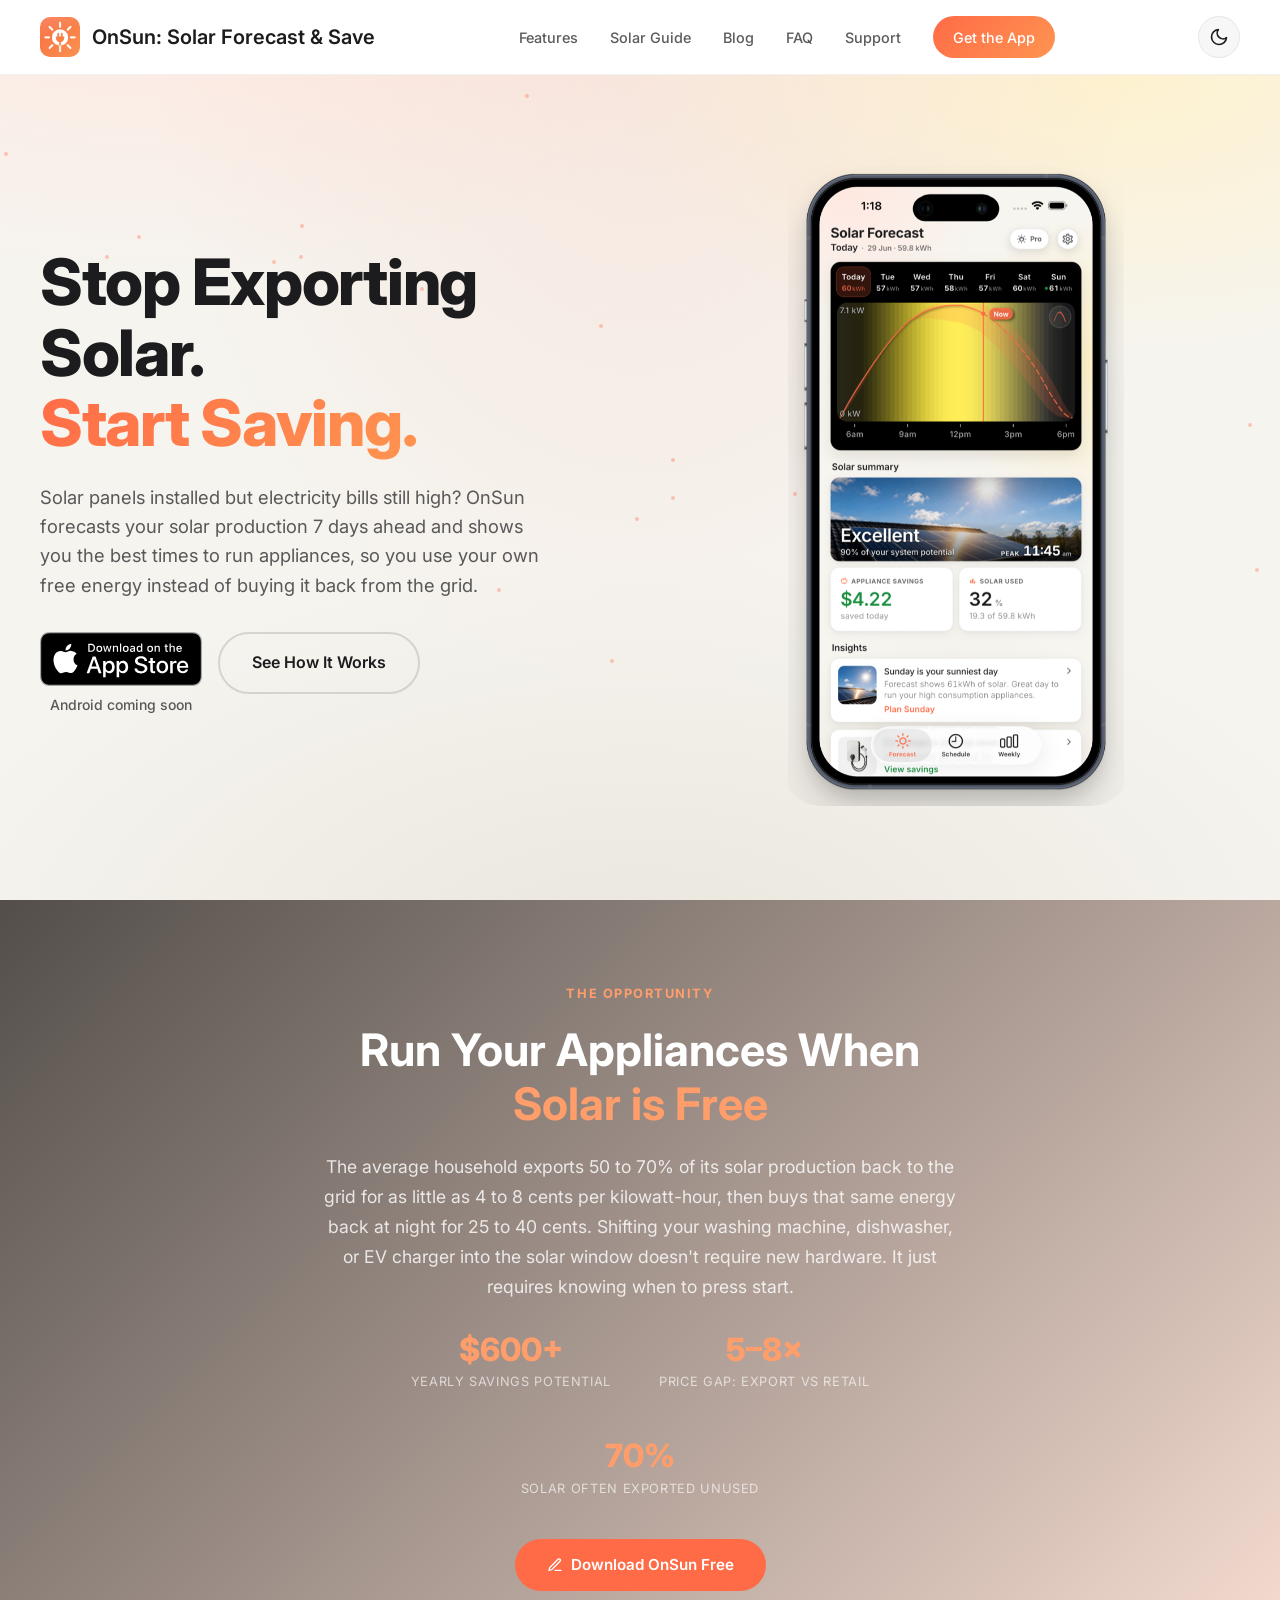
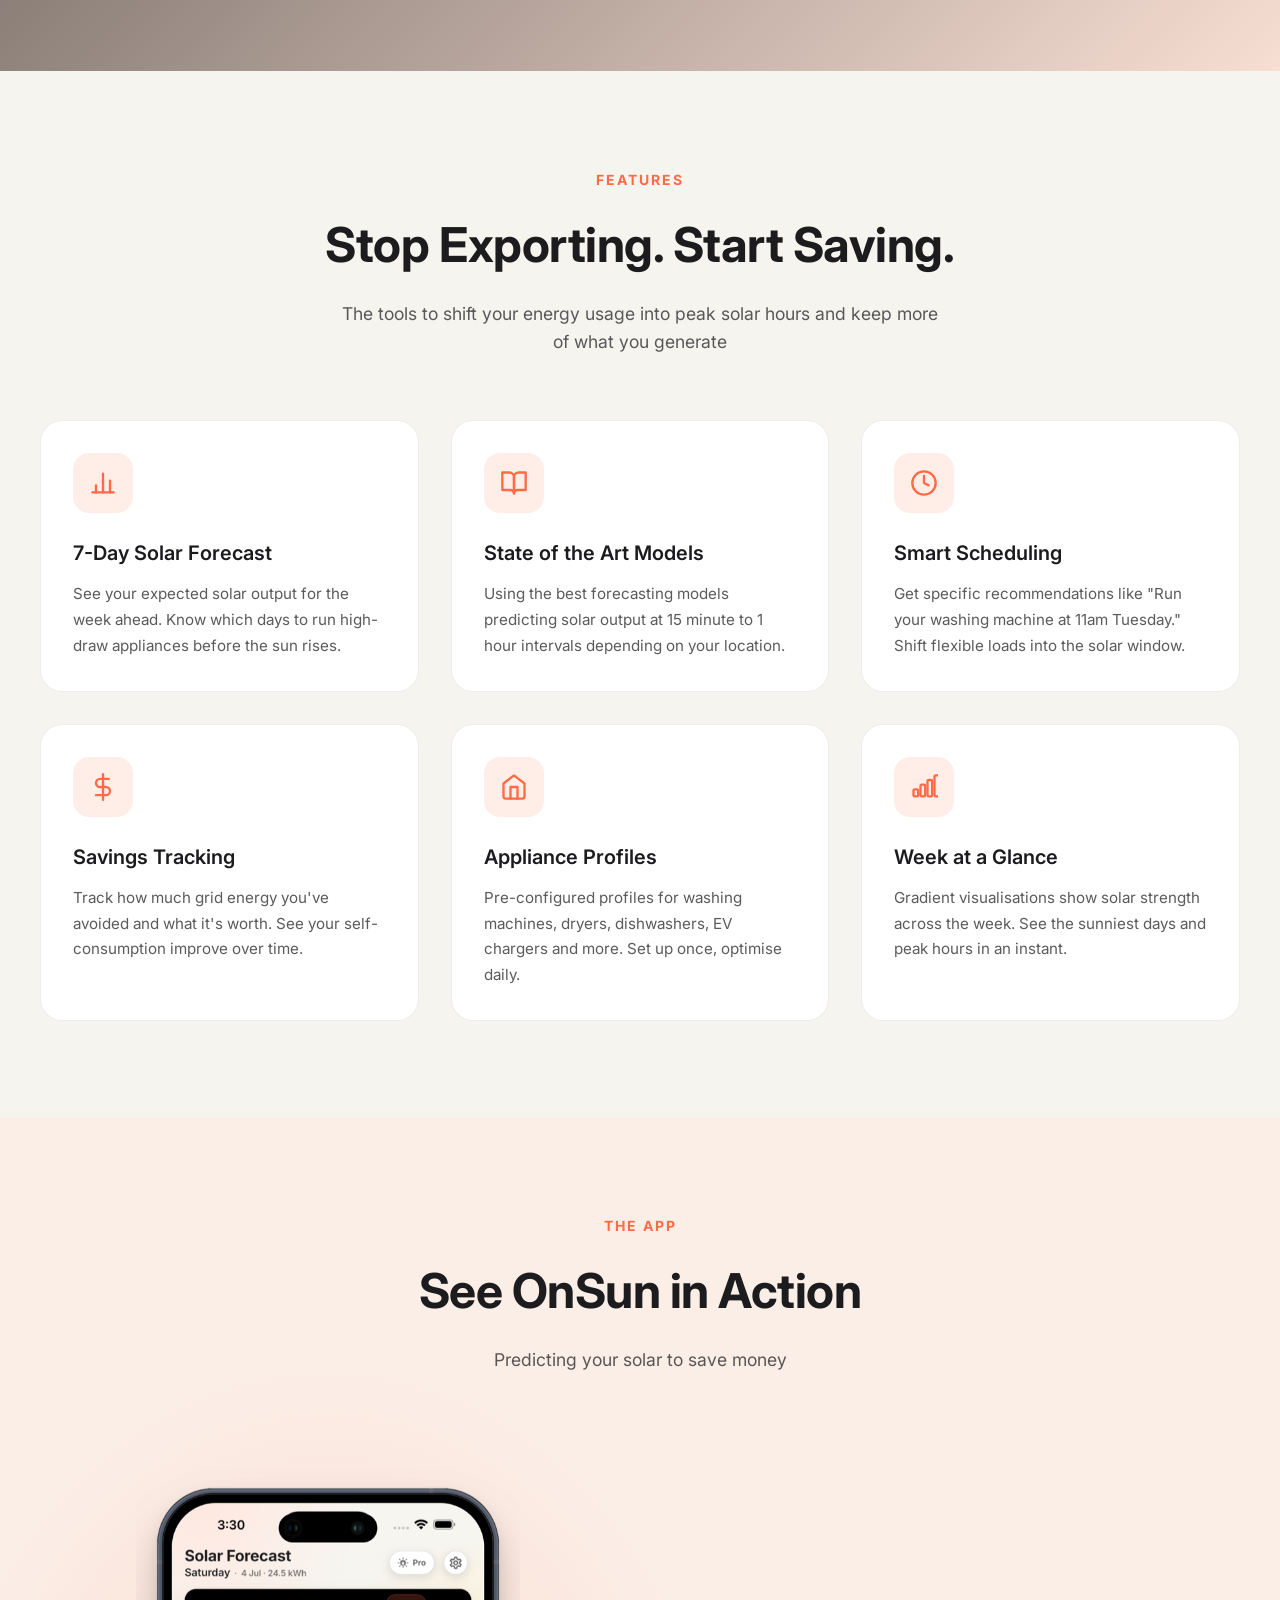
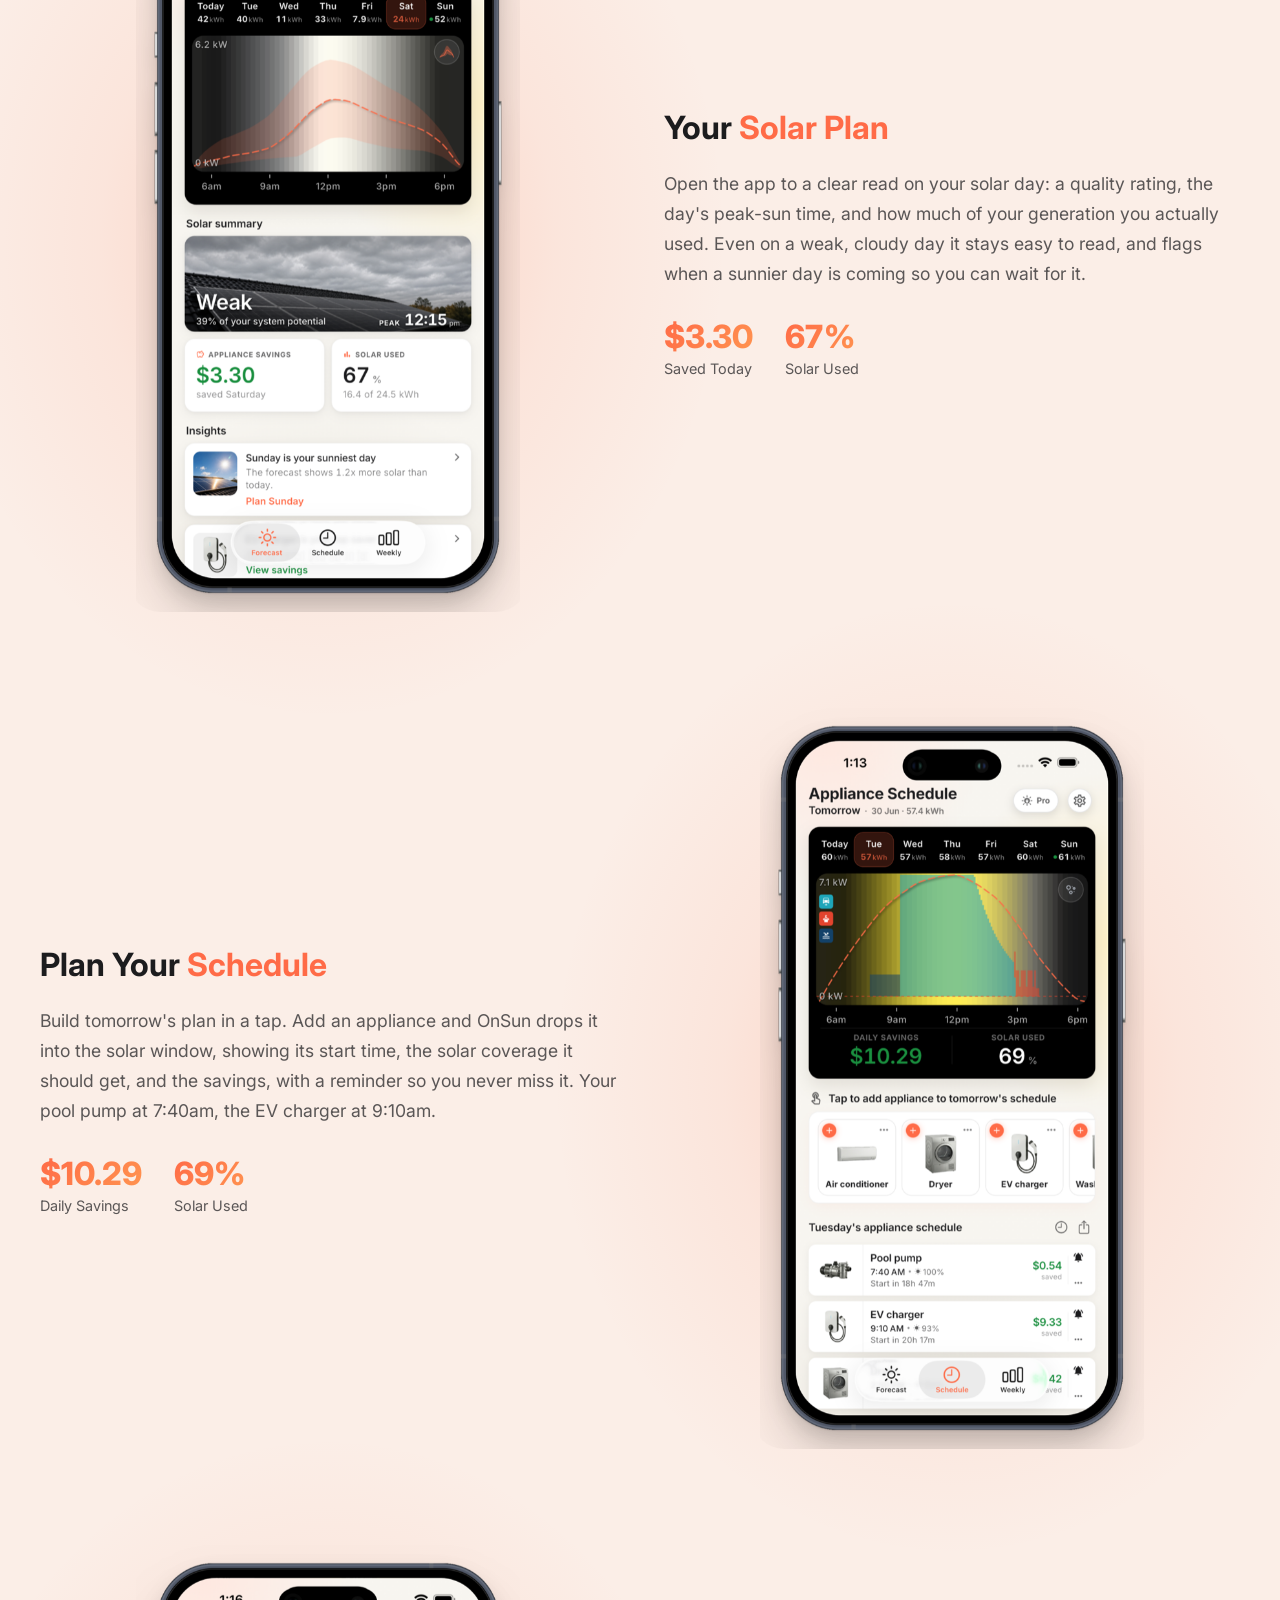
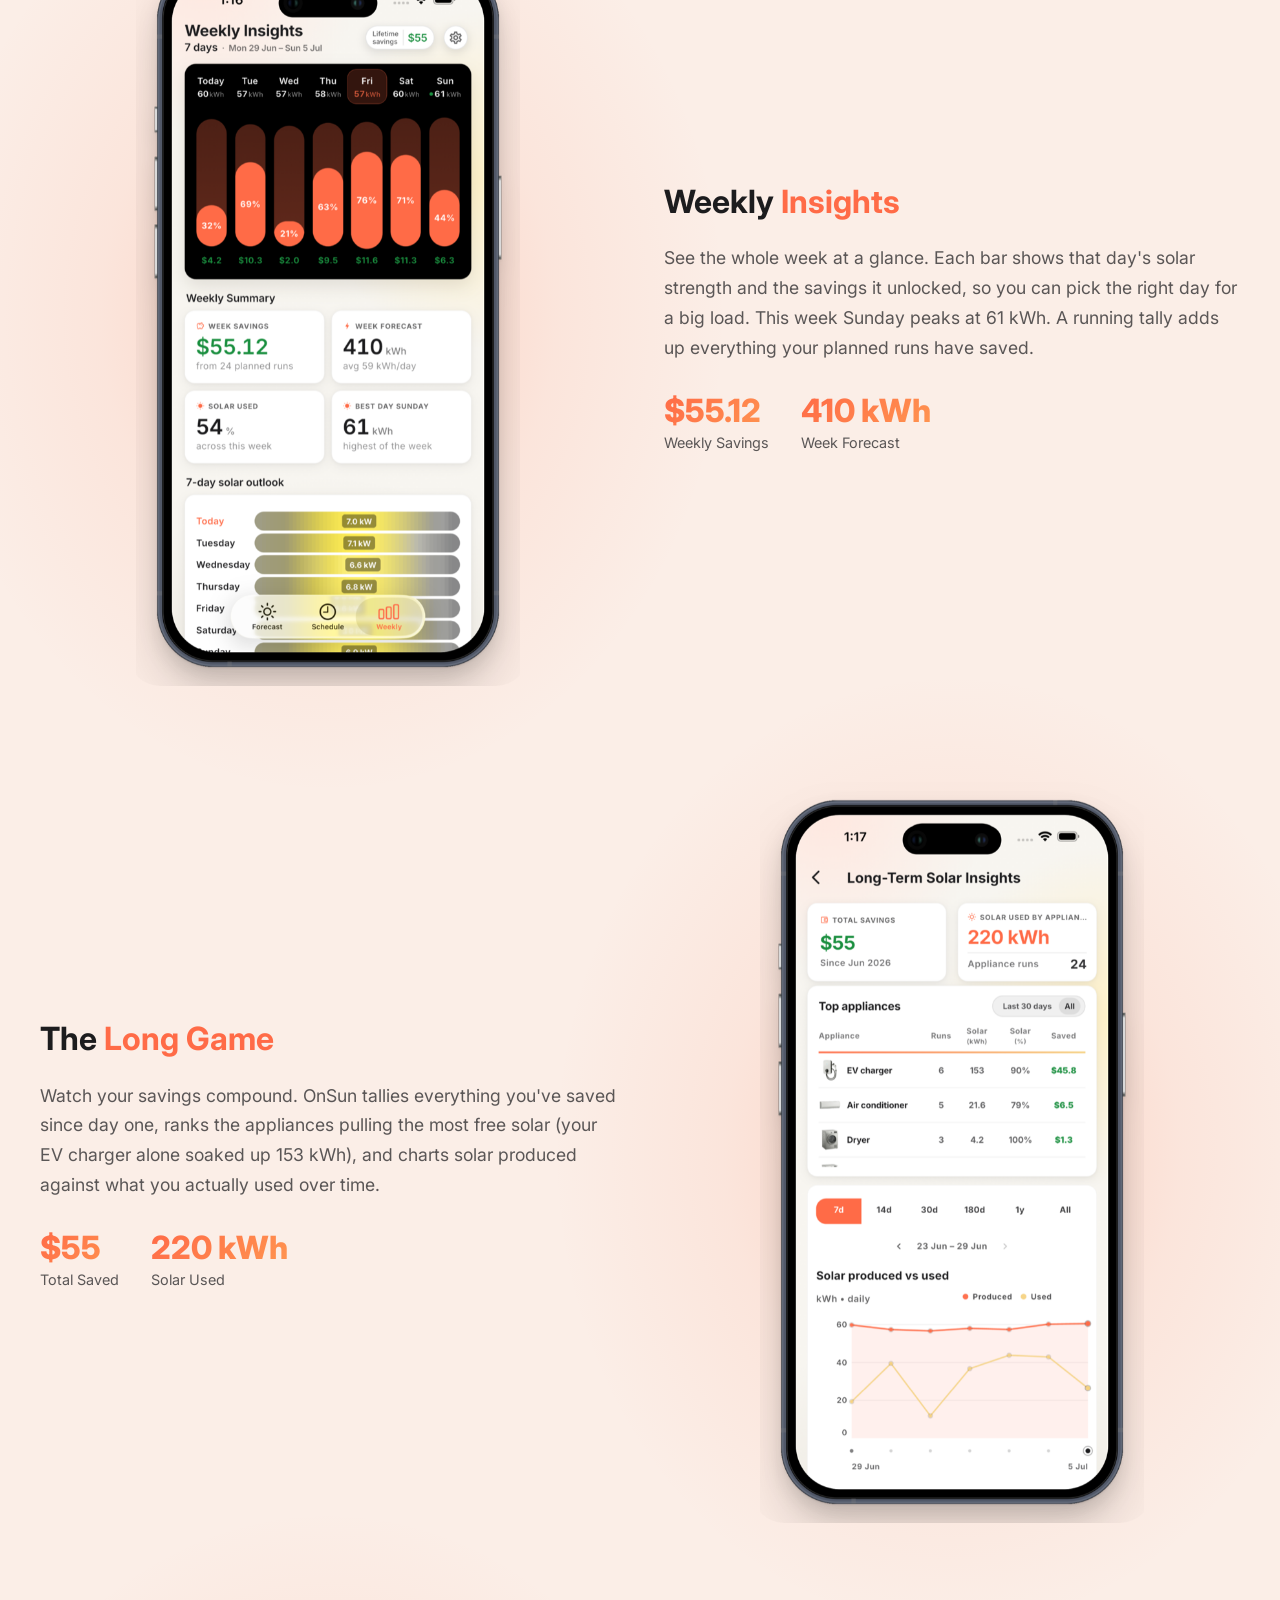
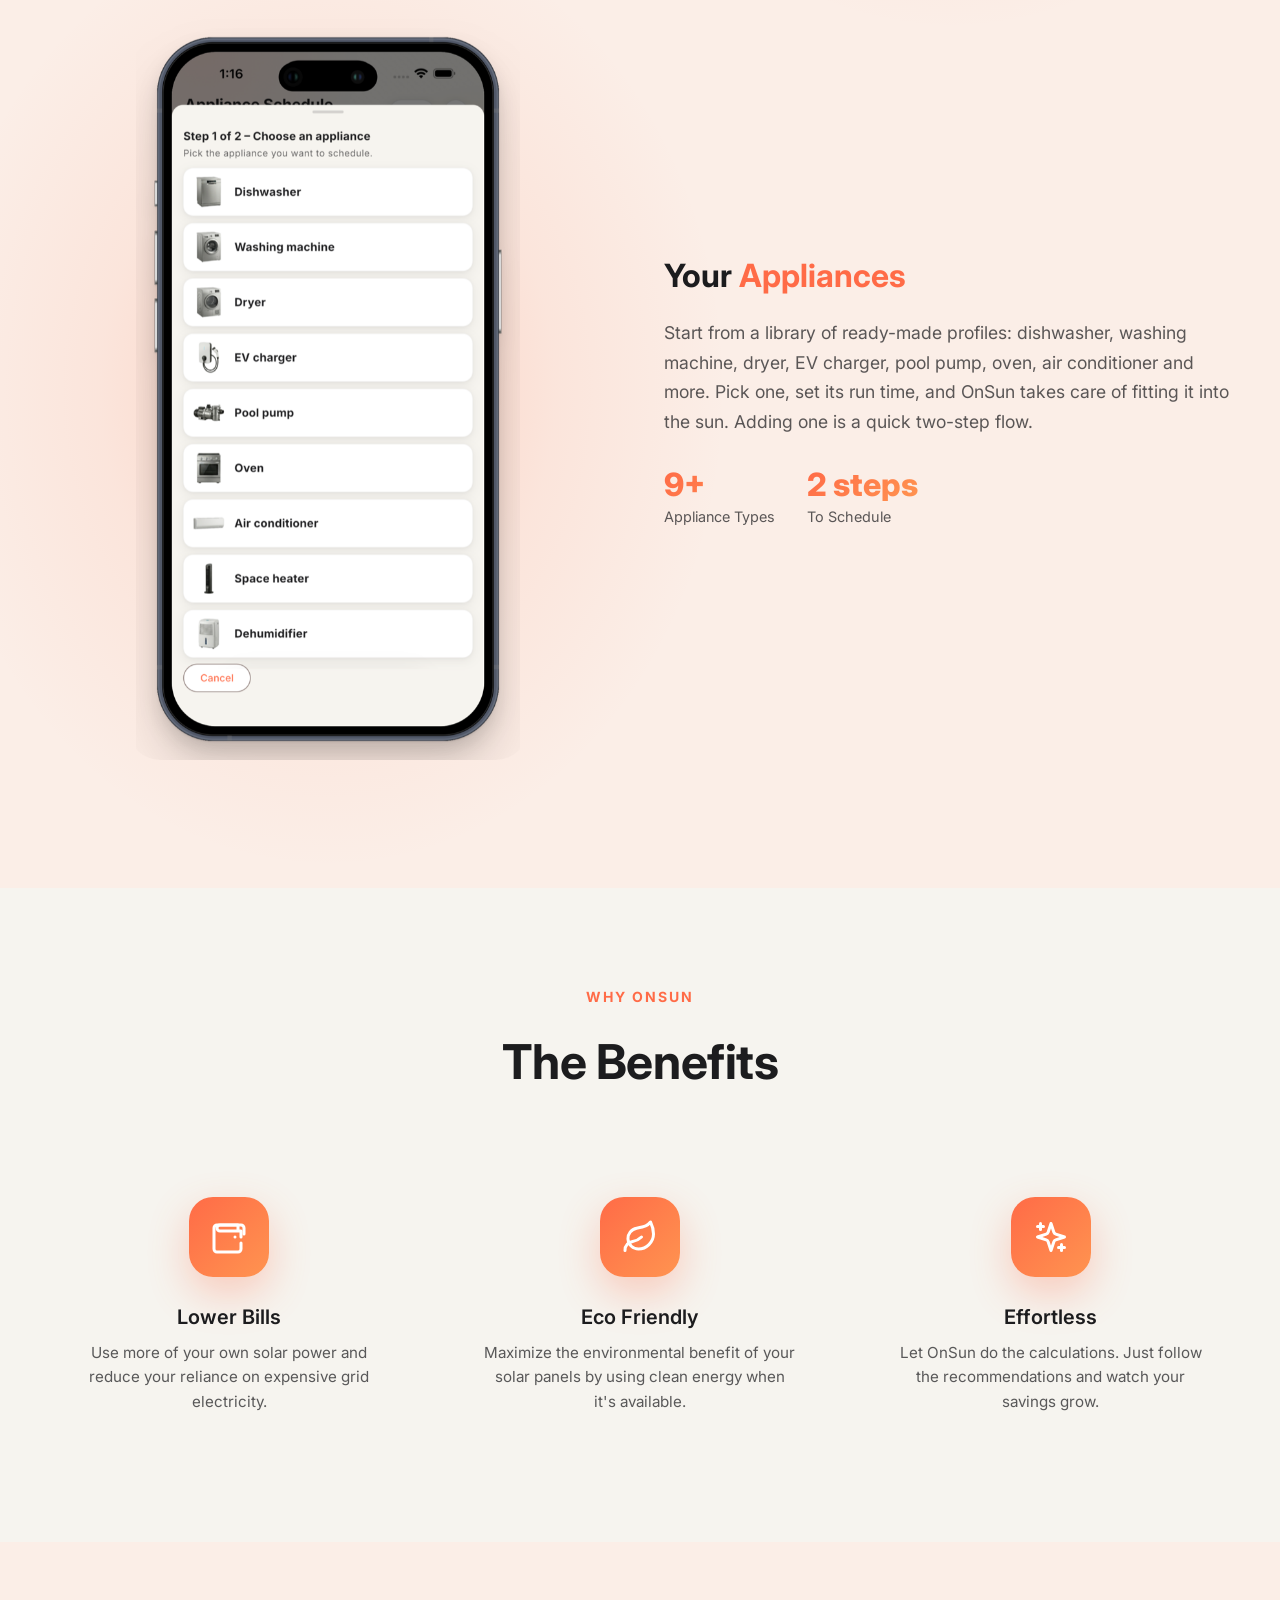
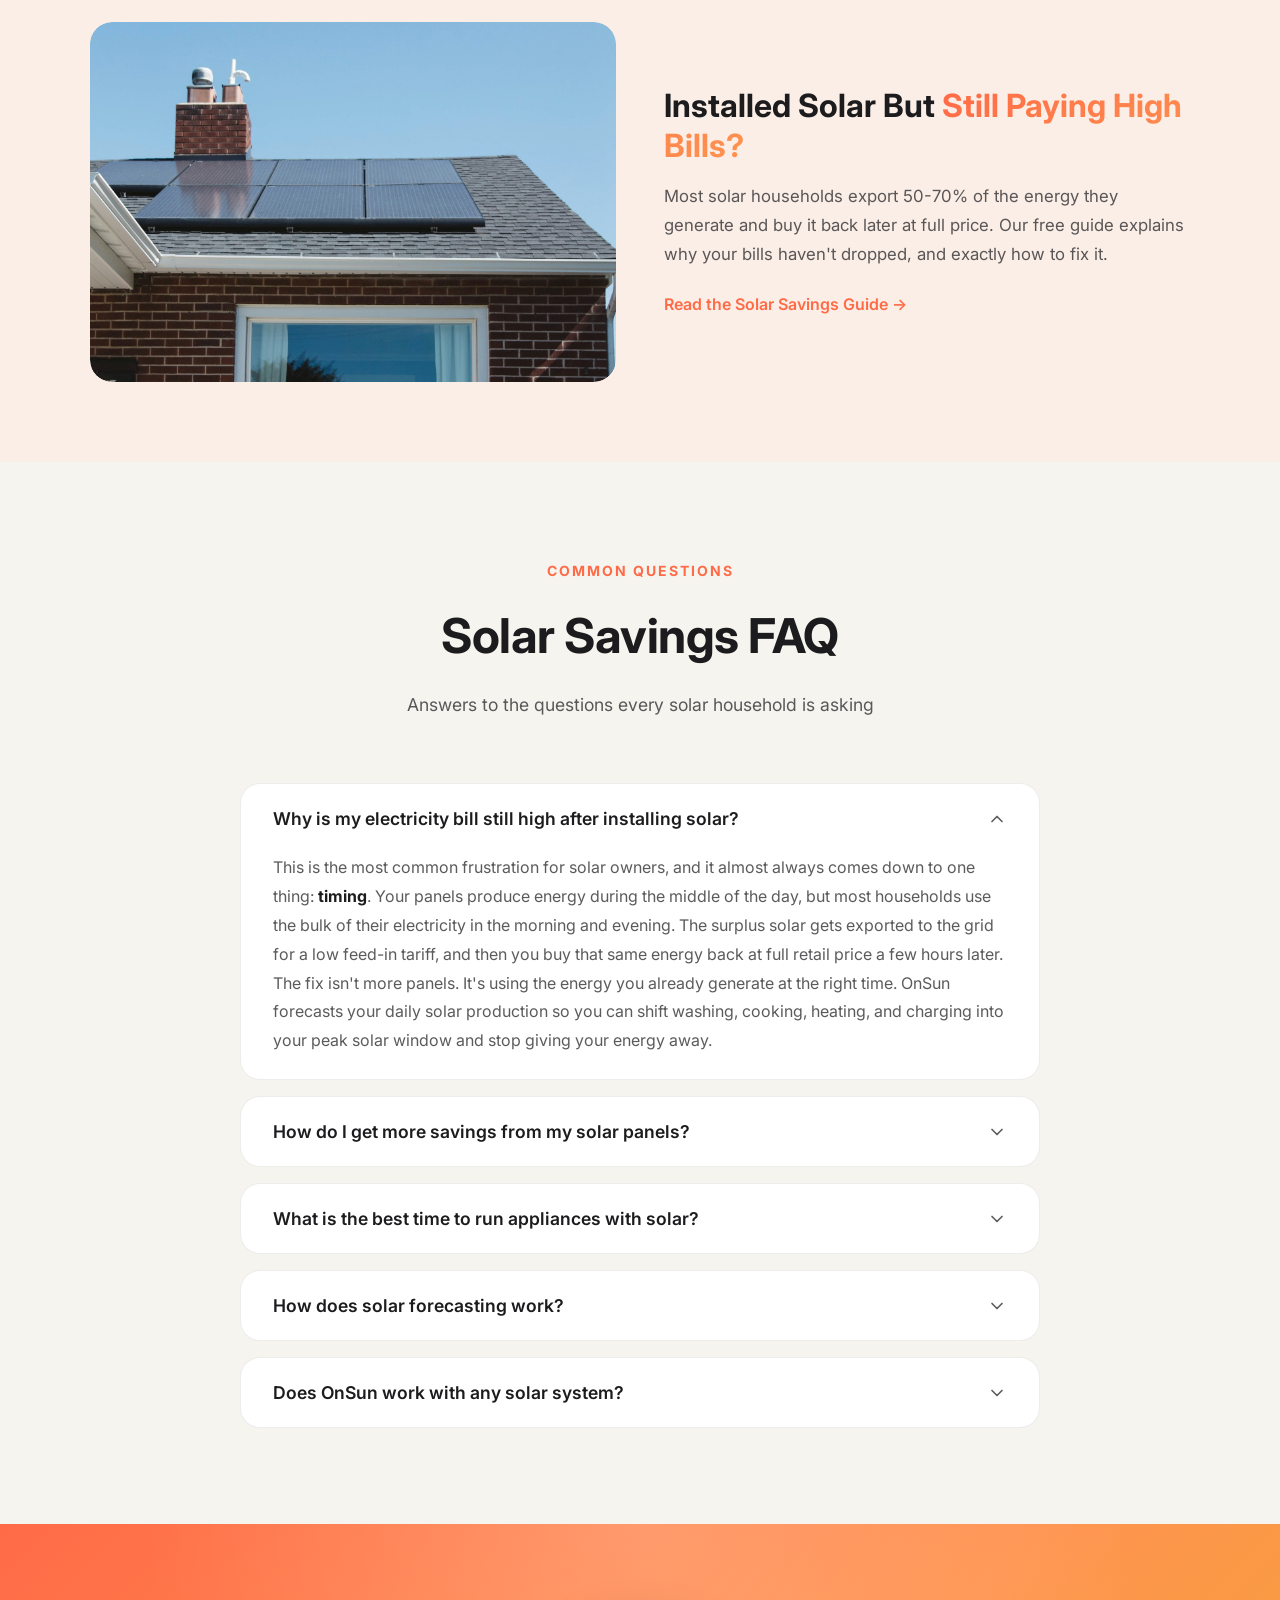
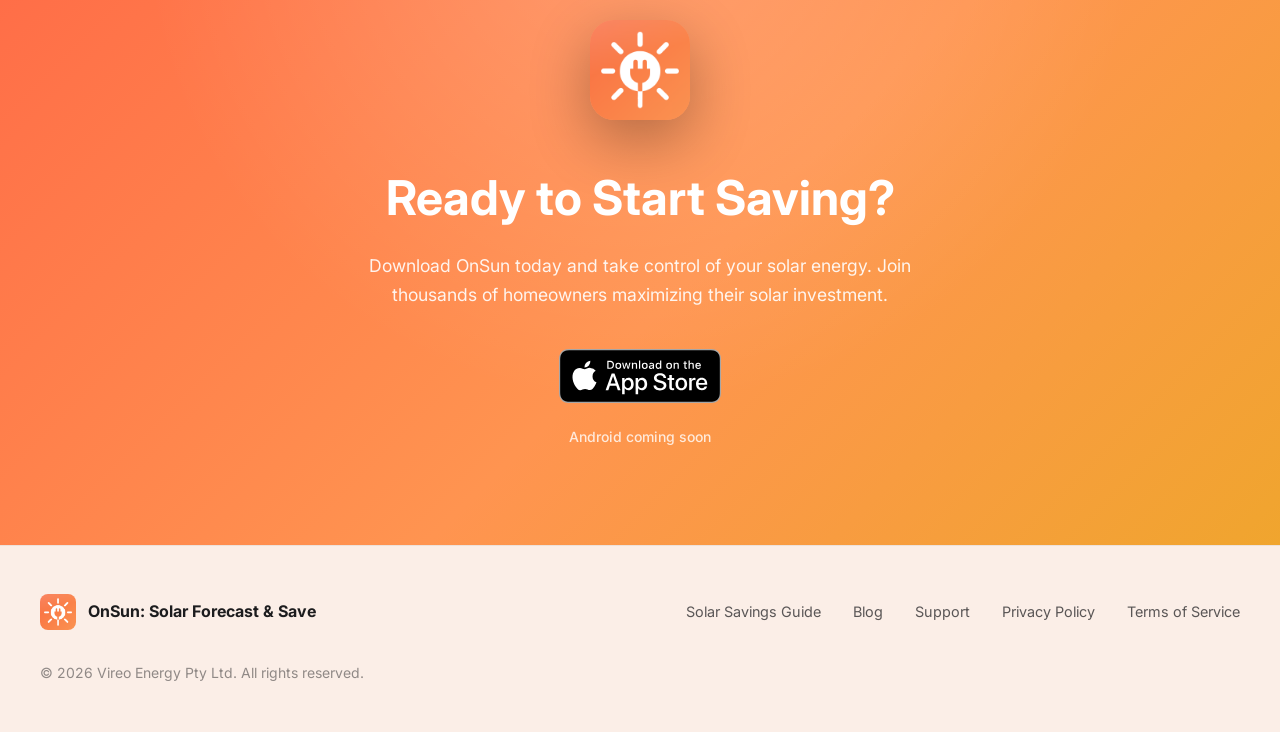
==== commit b67ae569: "chore: update canonical URLs and sitemap for consistency - Added trailing slashes to canonical URLs " ====
--- a/index.html
+++ b/index.html
@@ -23,7 +23,7 @@
     <meta name="keywords" content="solar forecast app, high electricity bill solar, why is my solar not saving money, solar panel savings, best time to use appliances with solar, solar self-consumption, reduce electricity bill, solar energy planner, solar production forecast, solar forecasting, solar app Australia, solar app UK, solar app USA, solar savings calculator, solar power optimizer, when to run appliances solar, solar export problem, maximize solar savings, electricity bill too high, solar panels not saving money">
     <meta name="robots" content="index, follow, max-snippet:-1, max-image-preview:large">
     <meta name="author" content="Vireo Energy Pty Ltd">
-    <link rel="canonical" href="https://onsun.app">
+    <link rel="canonical" href="https://onsun.app/">
     <link rel="sitemap" type="application/xml" href="https://onsun.app/sitemap.xml">
 
     <!-- International targeting -->
@@ -155,7 +155,7 @@
     <meta property="og:image:width" content="1200">
     <meta property="og:image:height" content="630">
     <meta property="og:image:alt" content="OnSun solar forecast app showing 7-day production forecast and appliance scheduling">
-    <meta property="og:url" content="https://onsun.app">
+    <meta property="og:url" content="https://onsun.app/">
     <meta property="og:type" content="website">
     <meta property="og:site_name" content="OnSun">
 
--- a/assets/css/onsun.css
+++ b/assets/css/onsun.css
@@ -771,7 +771,7 @@
   font-size: 1.15rem; line-height: 1.7; color: var(--text-primary); font-style: italic;
 }
 .article figure { margin: 2rem 0; }
-.article figure img { width: 100%; border-radius: var(--r-card); display: block; }
+.article figure img { width: 100%; height: auto; border-radius: var(--r-card); display: block; }
 .article figcaption { margin-top: 0.6rem; font-size: 0.85rem; color: var(--text-muted); text-align: center; }
 .article img { border-radius: var(--r-card); }
 /* In-app screenshots: keep at native scale (don't upscale to full column), centered with a soft lift. */
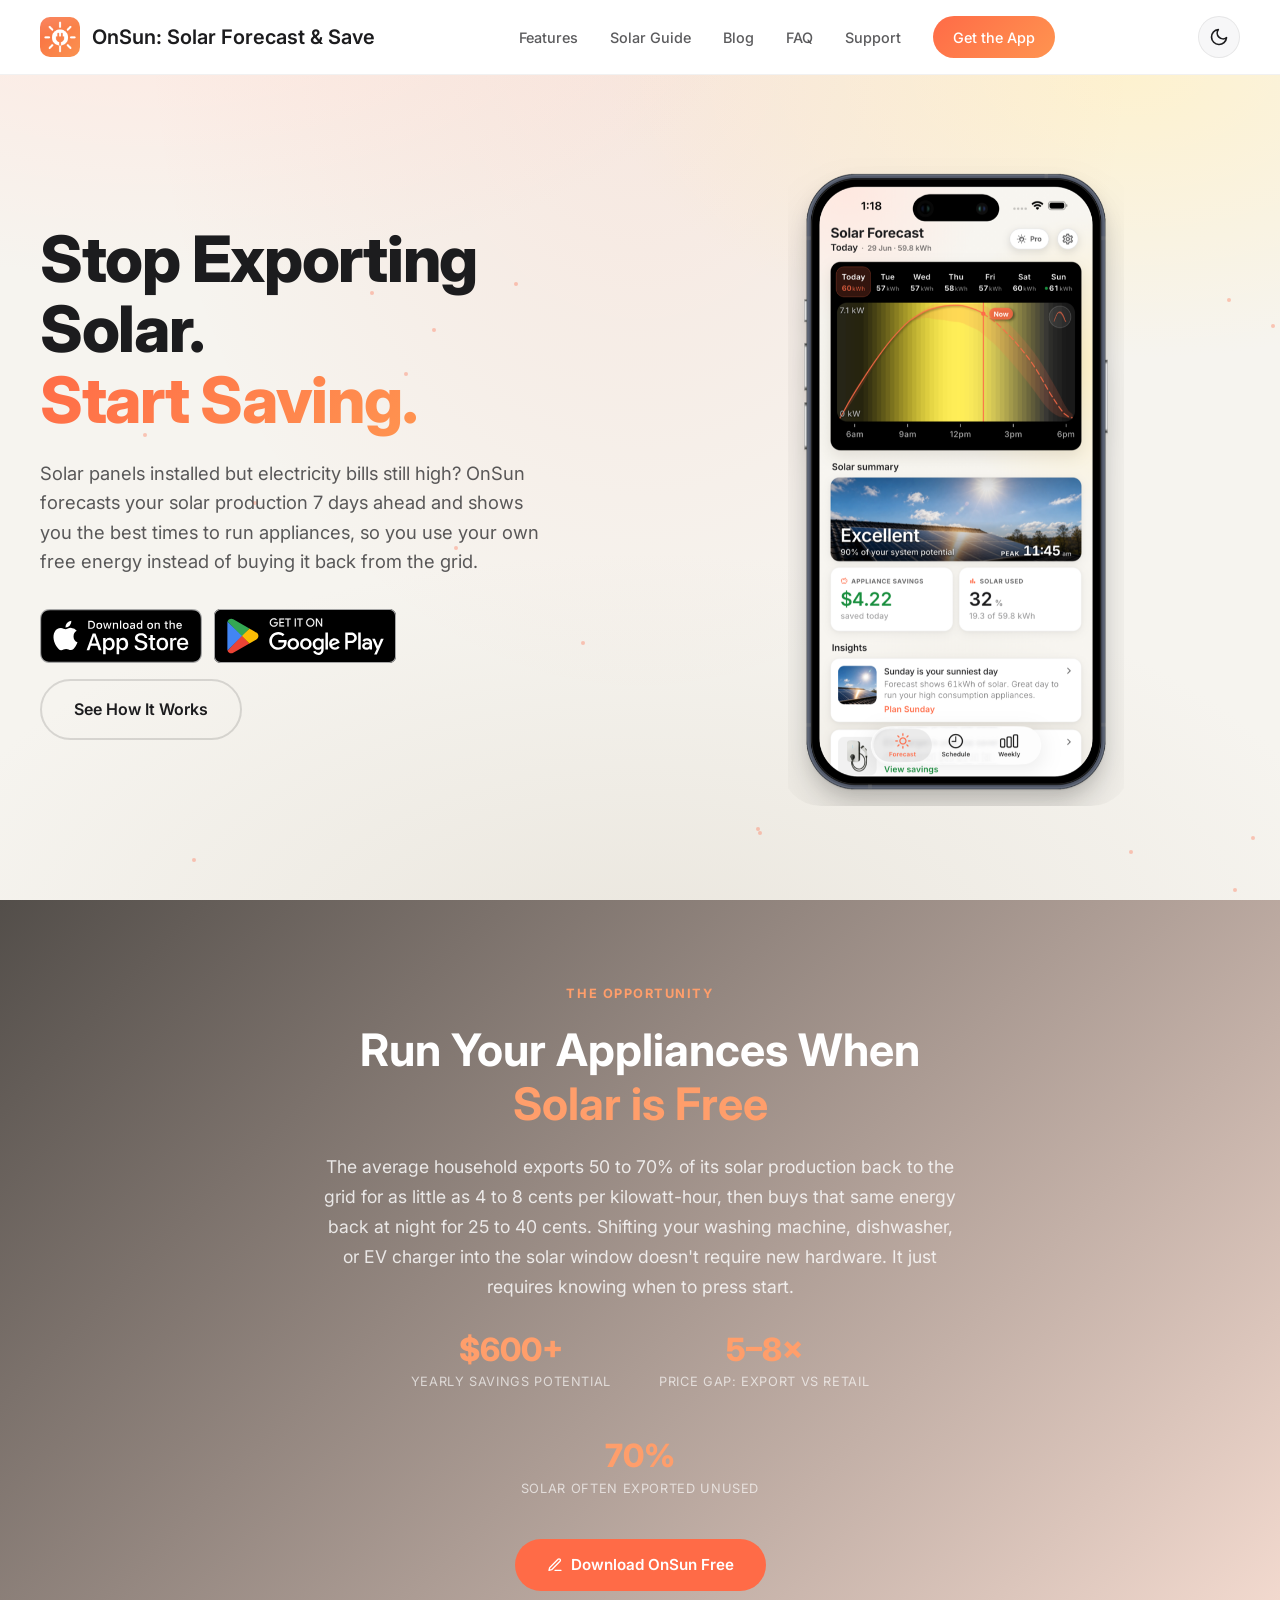
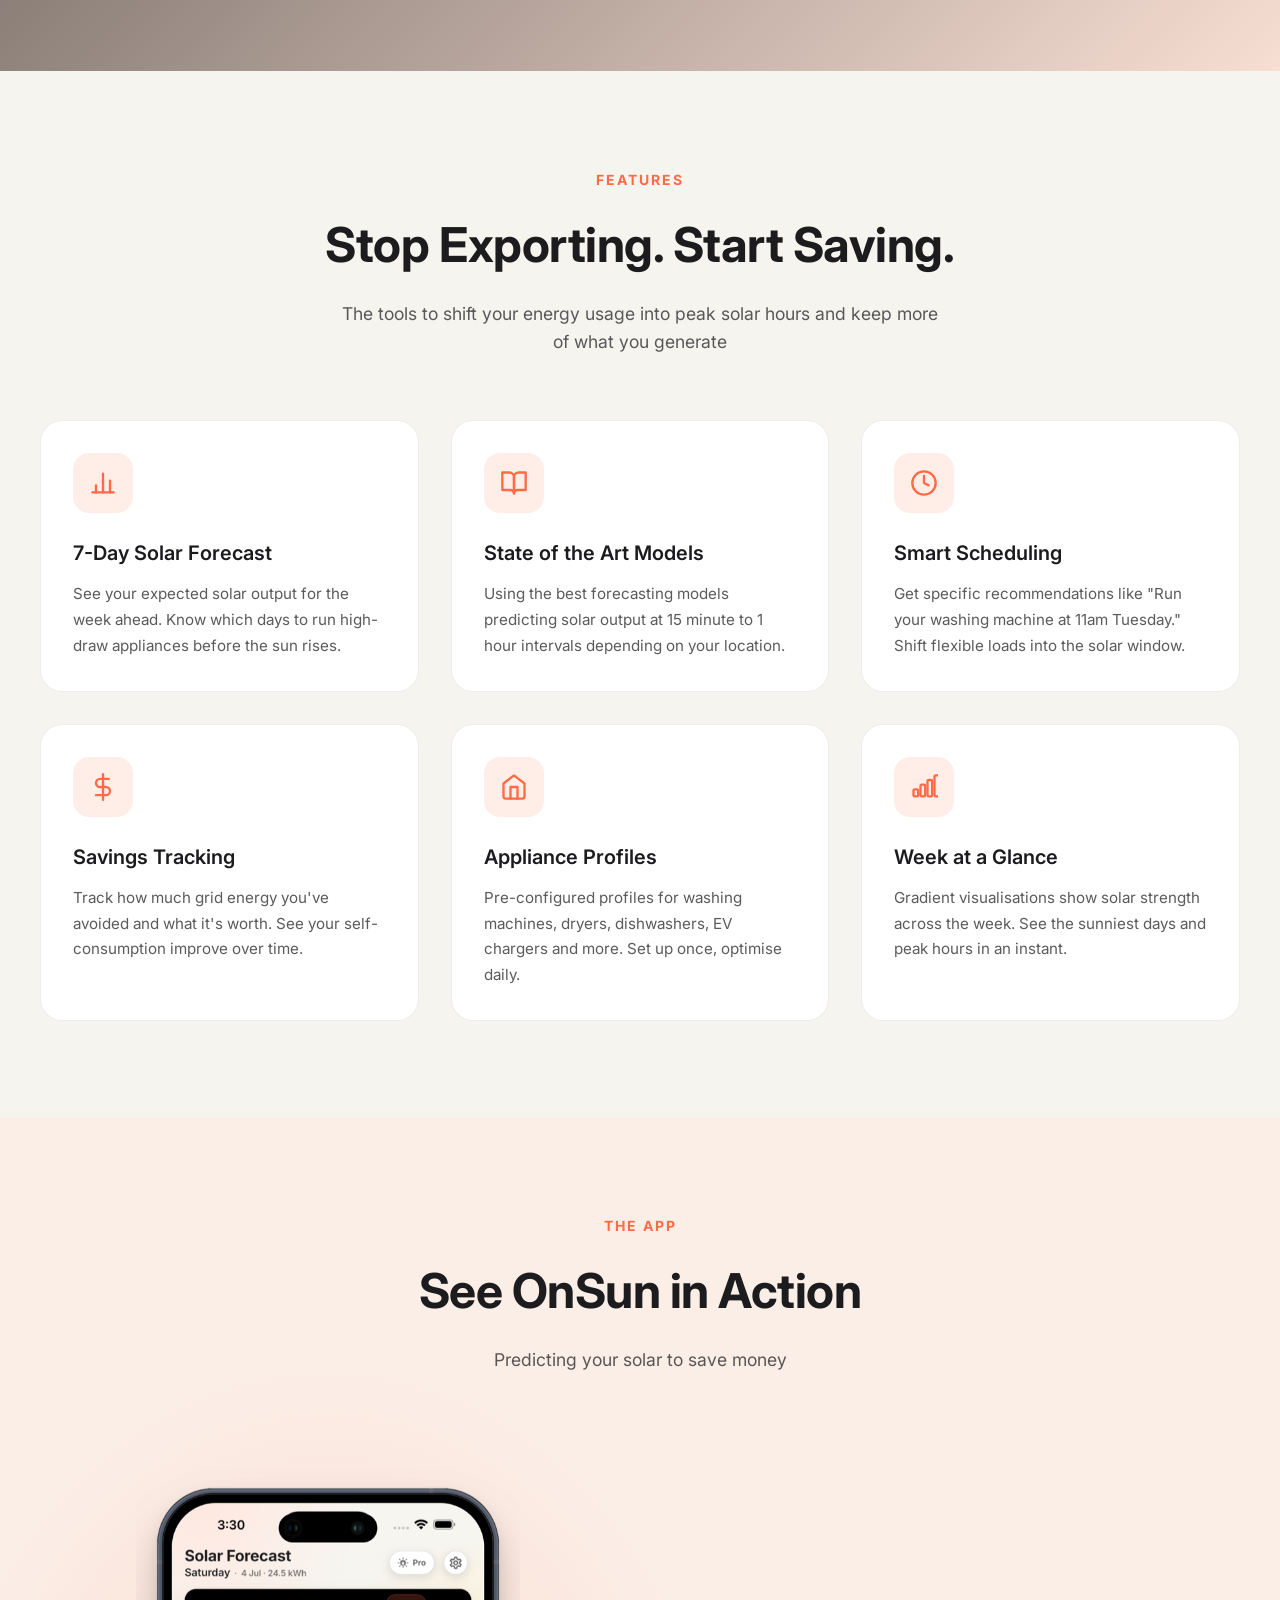
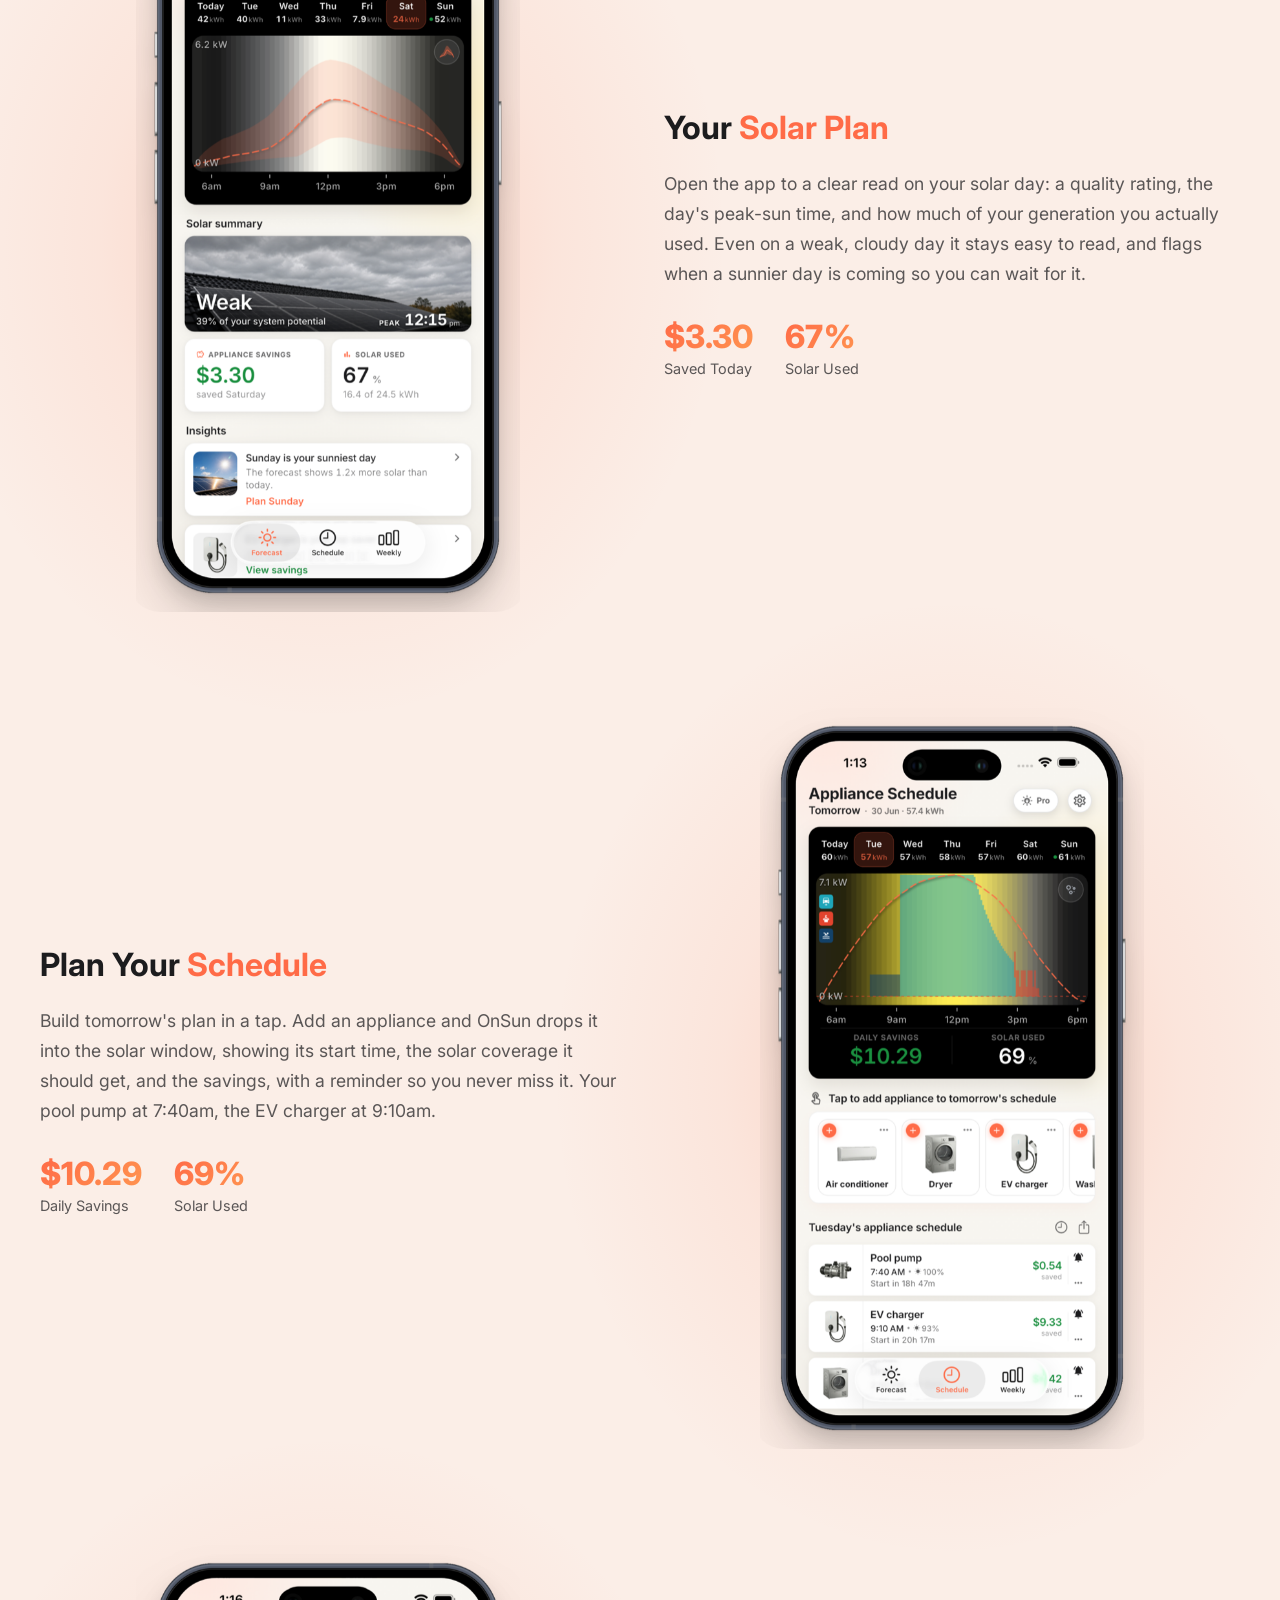
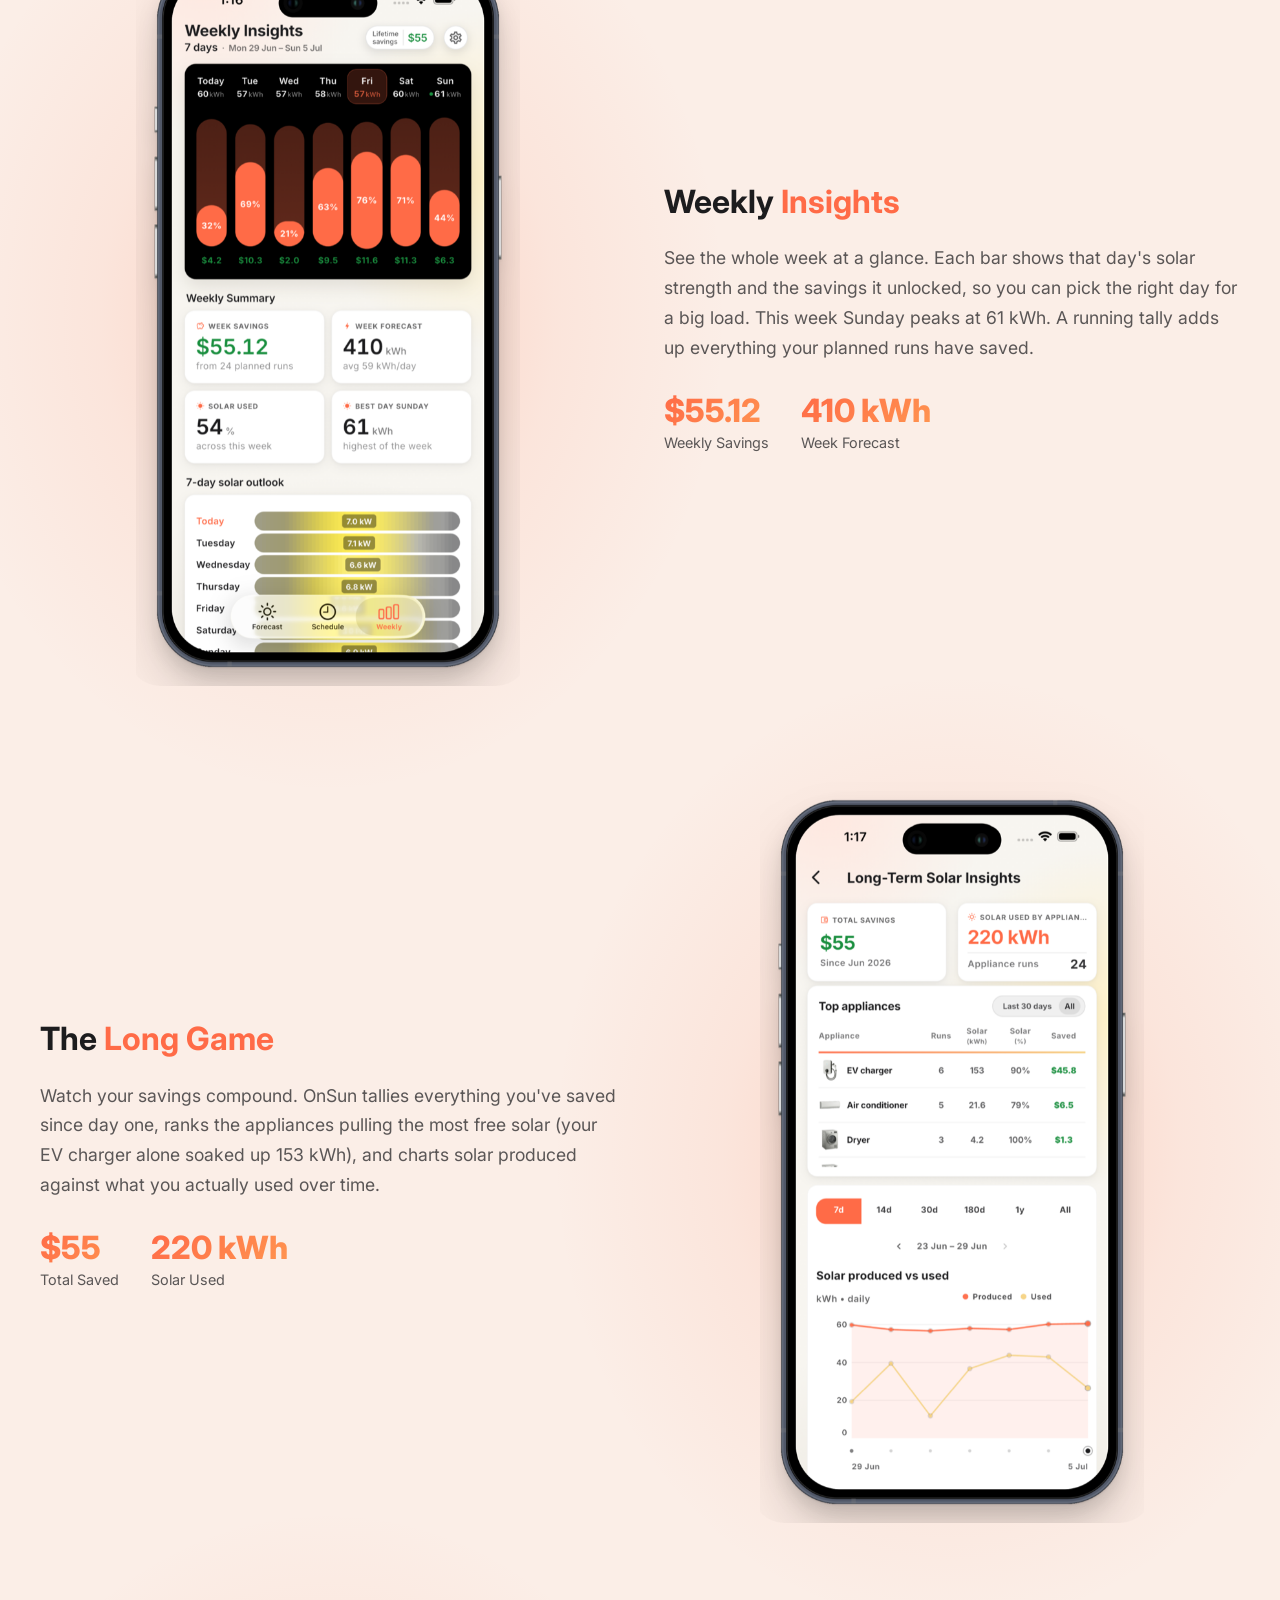
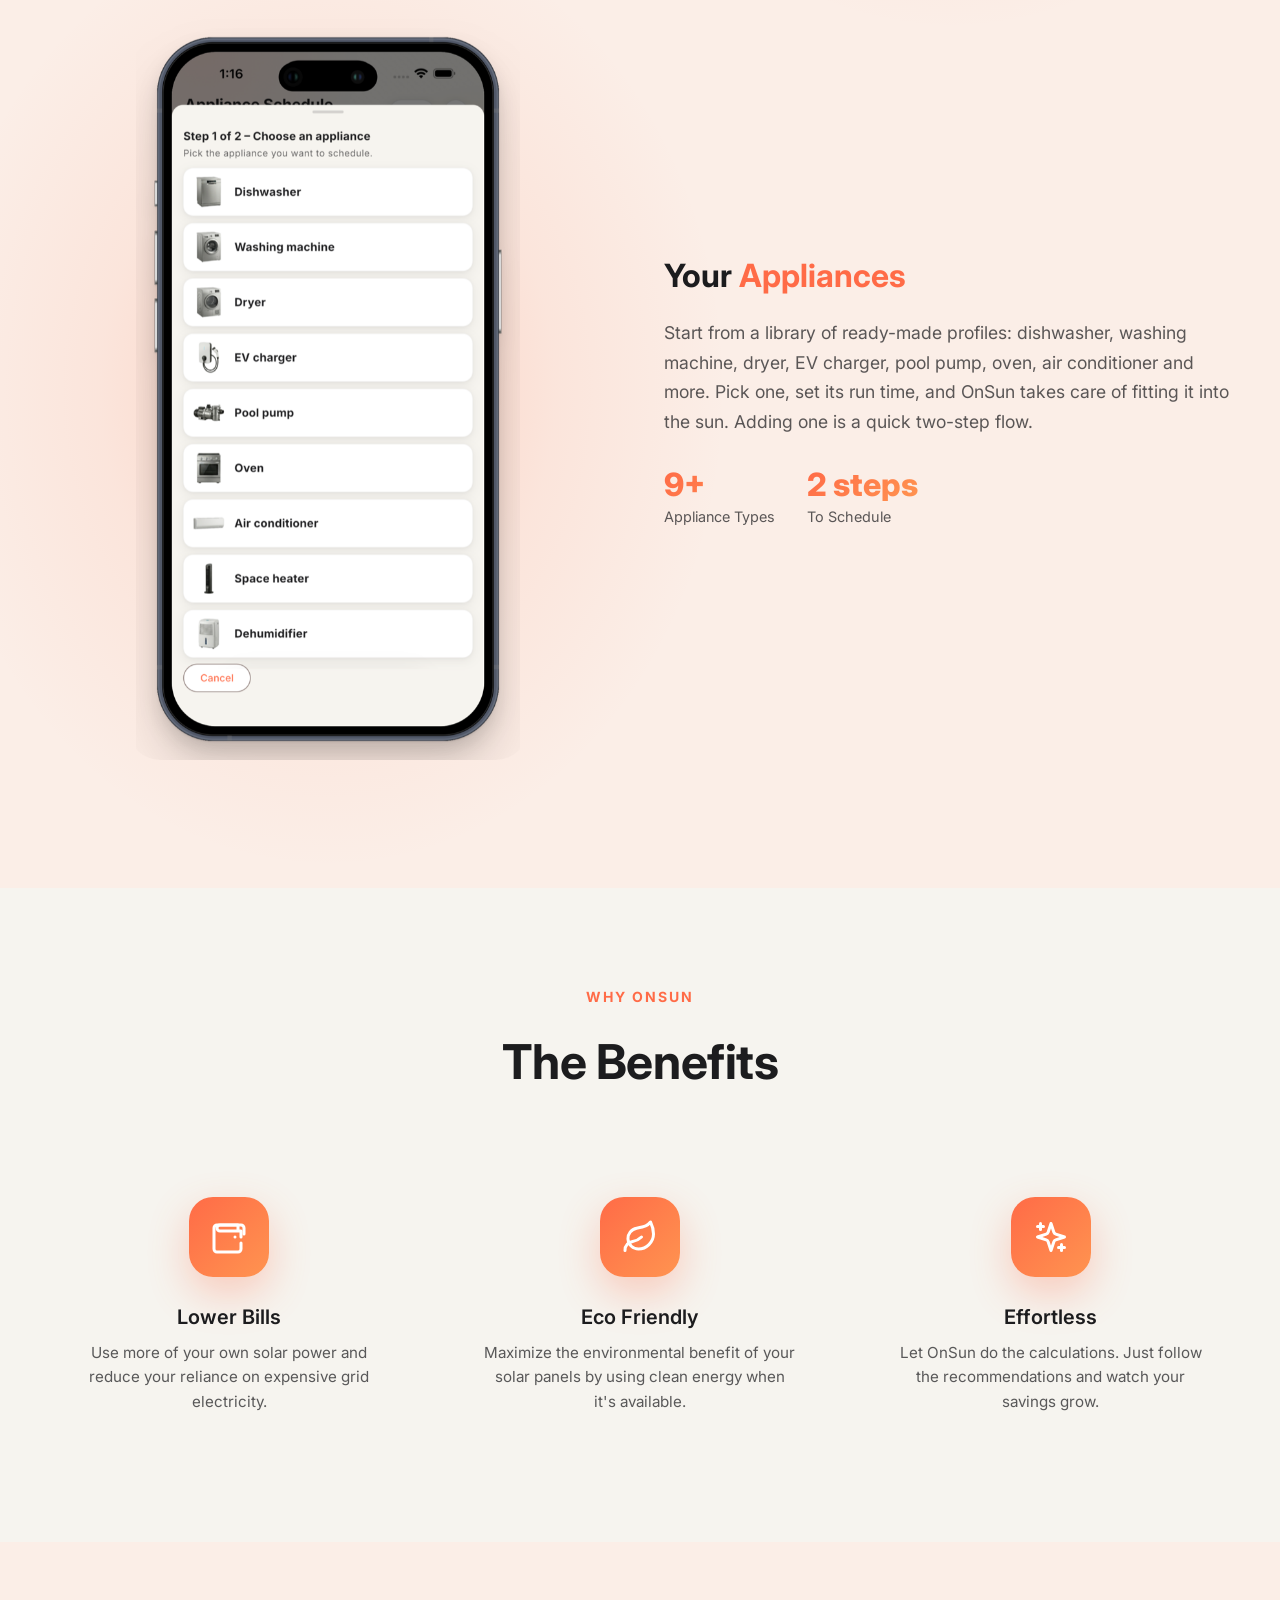
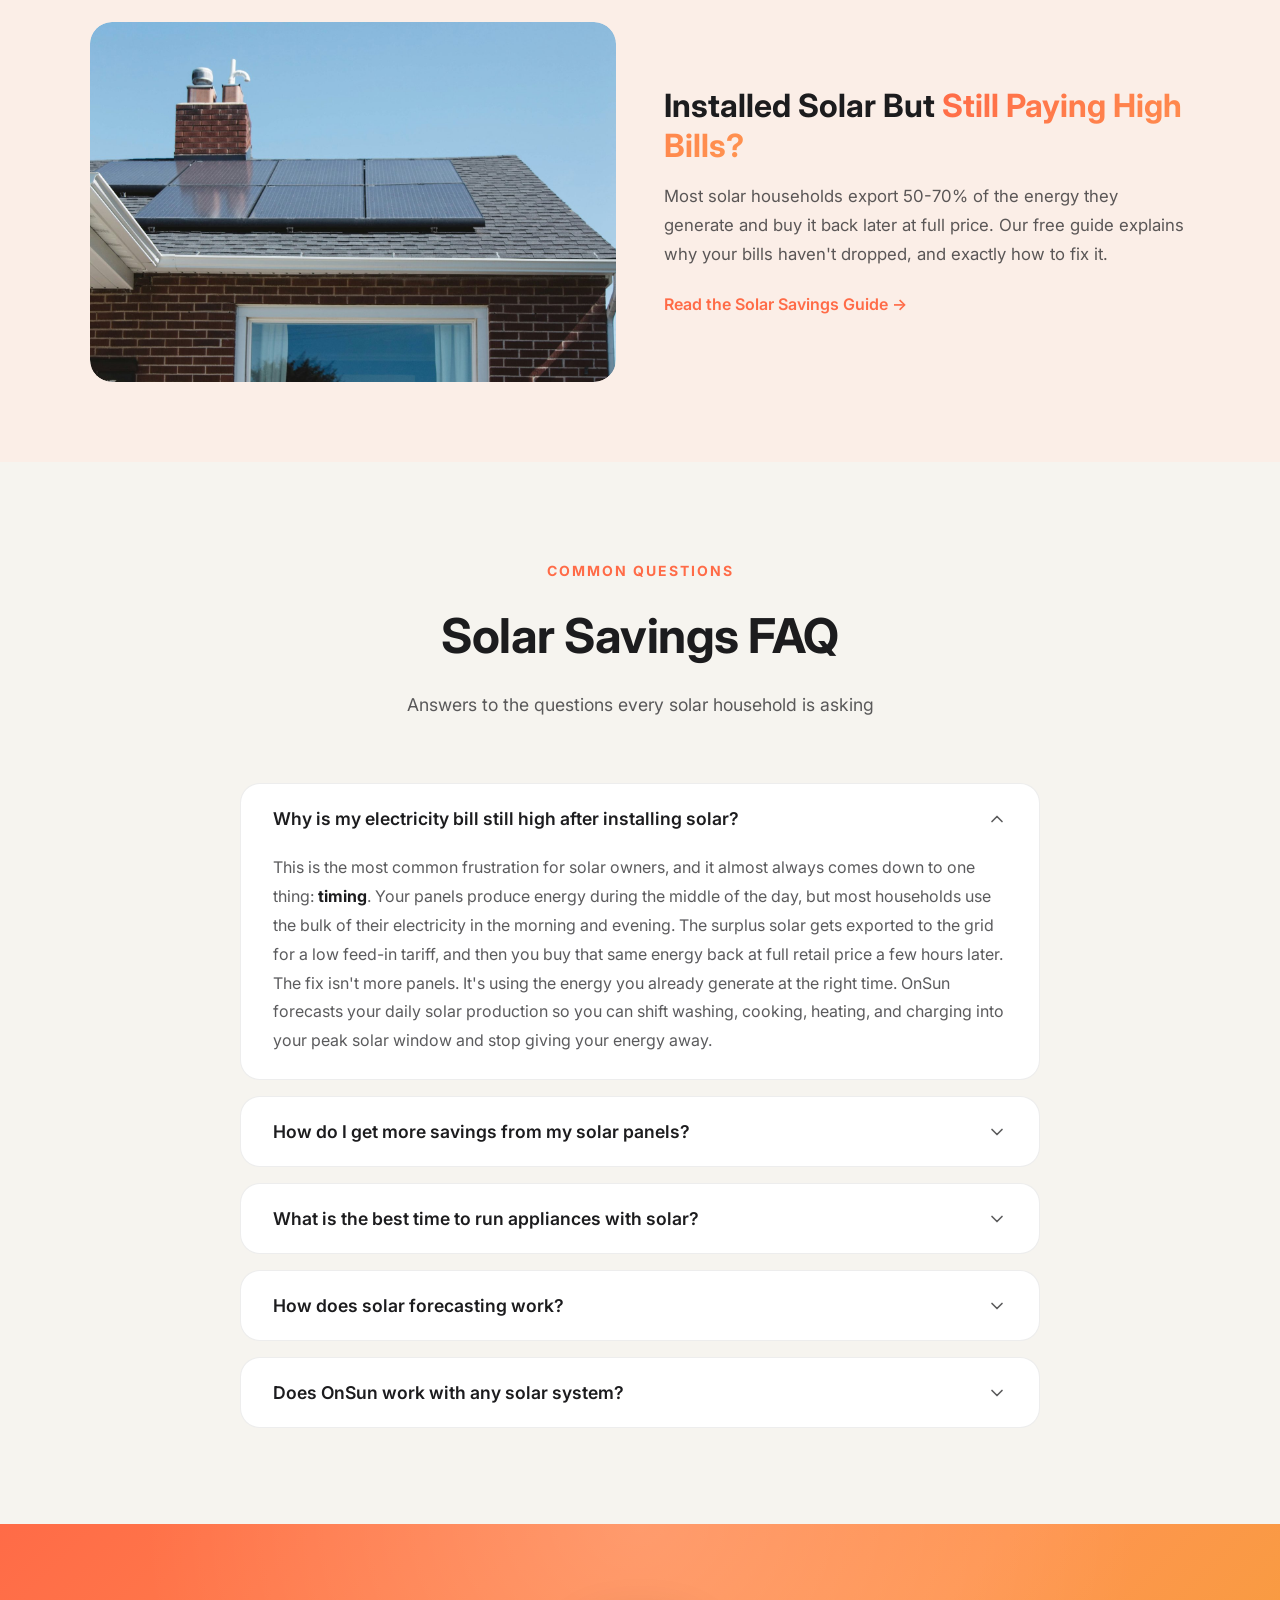
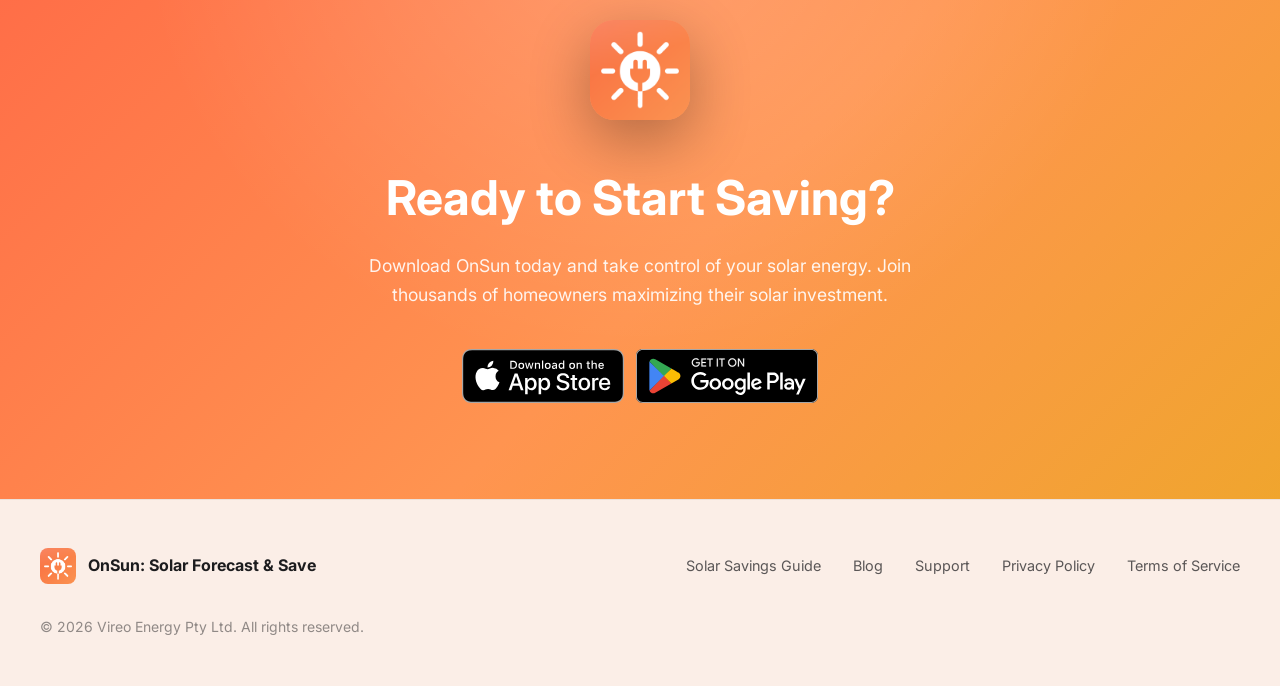
==== commit 053730b7: "feat: add Google Play download badge site-wide, hero text first on mobile - Official Get-it-on-Googl" ====
--- a/index.html
+++ b/index.html
@@ -39,7 +39,7 @@
       "description": "Stop paying high electricity bills. OnSun forecasts your solar production 7 days ahead so you can plan the best times to run appliances for maximum free energy.",
       "url": "https://onsun.app",
       "applicationCategory": "UtilitiesApplication",
-      "operatingSystem": "iOS",
+      "operatingSystem": "iOS, Android",
       "offers": {
         "@type": "Offer",
         "price": "0",
@@ -224,10 +224,14 @@
                 </p>
                 <div class="hero-cta">
                     <div class="cta-group">
-                        <a href="https://apps.apple.com/app/apple-store/id6758746647?pt=128390520&ct=website&mt=8" class="app-store-btn" target="_blank" onclick="gtag('event', 'app_store_click', {'event_category': 'download', 'event_label': location.pathname});">
-                            <img src="assets/download-on-the-app-store.svg" alt="Download on the App Store" class="app-store-badge" width="162" height="54">
-                        </a>
-                        <p class="android-coming-soon">Android coming soon</p>
+                        <div class="store-badges">
+                            <a href="https://apps.apple.com/app/apple-store/id6758746647?pt=128390520&ct=website&mt=8" class="app-store-btn" target="_blank" onclick="gtag('event', 'app_store_click', {'event_category': 'download', 'event_label': location.pathname});">
+                                <img src="assets/download-on-the-app-store.svg" alt="Download on the App Store" class="app-store-badge" width="162" height="54">
+                            </a>
+                            <a href="https://play.google.com/store/apps/details?id=com.onsun.app&referrer=utm_source%3Dwebsite" class="app-store-btn" target="_blank" rel="noopener" onclick="gtag('event', 'play_store_click', {'event_category': 'download', 'event_label': location.pathname});">
+                                <img src="assets/GetItOnGooglePlay_Badge_Web_color_English.svg" alt="Get it on Google Play" class="app-store-badge" width="182" height="54">
+                            </a>
+                        </div>
                     </div>
                     <div class="secondary-btn-wrapper">
                         <a href="#showcase" class="btn-secondary">
@@ -267,7 +271,7 @@
                     <div class="photo-stat-label">Solar often exported unused</div>
                 </div>
             </div>
-            <a href="https://apps.apple.com/app/apple-store/id6758746647?pt=128390520&ct=website&mt=8" class="photo-statement-cta" target="_blank" rel="noopener" onclick="gtag('event', 'app_store_click', {'event_category': 'download', 'event_label': location.pathname});">
+            <a href="#download" class="photo-statement-cta" onclick="gtag('event', 'download_cta_click', {'event_category': 'download', 'event_label': location.pathname});">
                 <svg width="16" height="16" viewBox="0 0 24 24" fill="none" stroke="currentColor" stroke-width="2" stroke-linecap="round" stroke-linejoin="round"><path d="M12 20h9"/><path d="M16.5 3.5a2.121 2.121 0 0 1 3 3L7 19l-4 1 1-4L16.5 3.5z"/></svg>
                 Download OnSun Free
             </a>
@@ -644,10 +648,14 @@
             <p class="download-description">
                 Download OnSun today and take control of your solar energy. Join thousands of homeowners maximizing their solar investment.
             </p>
-            <a href="https://apps.apple.com/app/apple-store/id6758746647?pt=128390520&ct=website&mt=8" class="app-store-btn" target="_blank" onclick="gtag('event', 'app_store_click', {'event_category': 'download', 'event_label': location.pathname});">
-                <img src="assets/download-on-the-app-store.svg" alt="Download on the App Store" class="app-store-badge" width="162" height="54">
-            </a>
-            <p class="android-coming-soon-light">Android coming soon</p>
+            <div class="store-badges">
+                <a href="https://apps.apple.com/app/apple-store/id6758746647?pt=128390520&ct=website&mt=8" class="app-store-btn" target="_blank" onclick="gtag('event', 'app_store_click', {'event_category': 'download', 'event_label': location.pathname});">
+                    <img src="assets/download-on-the-app-store.svg" alt="Download on the App Store" class="app-store-badge" width="162" height="54">
+                </a>
+                <a href="https://play.google.com/store/apps/details?id=com.onsun.app&referrer=utm_source%3Dwebsite" class="app-store-btn" target="_blank" rel="noopener" onclick="gtag('event', 'play_store_click', {'event_category': 'download', 'event_label': location.pathname});">
+                    <img src="assets/GetItOnGooglePlay_Badge_Web_color_English.svg" alt="Get it on Google Play" class="app-store-badge" width="182" height="54">
+                </a>
+            </div>
         </div>
     </section>
 
--- a/assets/css/onsun.css
+++ b/assets/css/onsun.css
@@ -638,7 +638,7 @@
 .download-logo { width: 100px; height: 100px; border-radius: 24px; margin-bottom: 2rem; box-shadow: 0 20px 60px rgba(0, 0, 0, 0.3); animation: pulse 3s ease-in-out infinite; }
 .download-title { font-size: clamp(2rem, 4vw, 3rem); font-weight: 700; margin-bottom: 1rem; color: #fff; }
 .download-description { color: rgba(255, 255, 255, 0.9); font-size: 1.1rem; margin-bottom: 2.5rem; }
-/* Official Apple "Download on the App Store" badge (self-contained black pill). */
+/* Official Apple / Google store badges (self-contained black pills). */
 .app-store-btn {
   display: inline-block; line-height: 0;
   text-decoration: none; border-radius: 12px;
@@ -646,10 +646,9 @@
 }
 .app-store-btn:hover { transform: translateY(-3px); box-shadow: 0 16px 40px rgba(0, 0, 0, 0.3); }
 .app-store-btn img, .app-store-badge { height: 54px; width: auto; display: block; }
+.store-badges { display: flex; flex-wrap: wrap; align-items: center; justify-content: center; gap: 0.75rem; }
 .cta-group { display: flex; flex-direction: column; align-items: center; gap: 0.5rem; }
 .secondary-btn-wrapper { display: flex; align-items: flex-start; }
-.android-coming-soon { font-size: 0.875rem; color: var(--text-secondary); margin: 0; font-weight: 500; }
-.android-coming-soon-light { font-size: 0.875rem; color: rgba(255, 255, 255, 0.8); margin: 1rem 0 0; font-weight: 500; }
 
 /* --------------------------------------------------------------------------
    15. Footer
@@ -827,7 +826,6 @@
 .download-cta-inner h2 { font-size: clamp(1.6rem, 3.5vw, 2.4rem); font-weight: 700; margin-bottom: 1rem; color: #fff; }
 .download-cta-inner p { color: rgba(255, 255, 255, 0.9); font-size: 1.05rem; margin-bottom: 2rem; }
 .dl-logo { width: 88px; height: 88px; border-radius: 22px; margin-bottom: 1.5rem; box-shadow: 0 20px 50px rgba(0, 0, 0, 0.3); }
-.android-note { font-size: 0.875rem; color: rgba(255, 255, 255, 0.8); margin-top: 1rem; font-weight: 500; }
 .download-cta-faq { margin-top: 1.5rem; font-size: 0.95rem; }
 .download-cta-faq a { color: #fff; text-decoration: underline; font-weight: 600; }
 
@@ -920,8 +918,7 @@
    -------------------------------------------------------------------------- */
 @media (max-width: 968px) {
   .hero-container { grid-template-columns: 1fr; text-align: center; }
-  .hero-content { order: 2; }
-  .hero-visual { order: 1; }
+  /* Text leads on mobile: keep DOM order (content above the phone mockup). */
   .hero-description { margin: 0 auto 2rem; }
   .hero-cta { justify-content: center; }
   .showcase-grid { grid-template-columns: 1fr; gap: 2rem; }
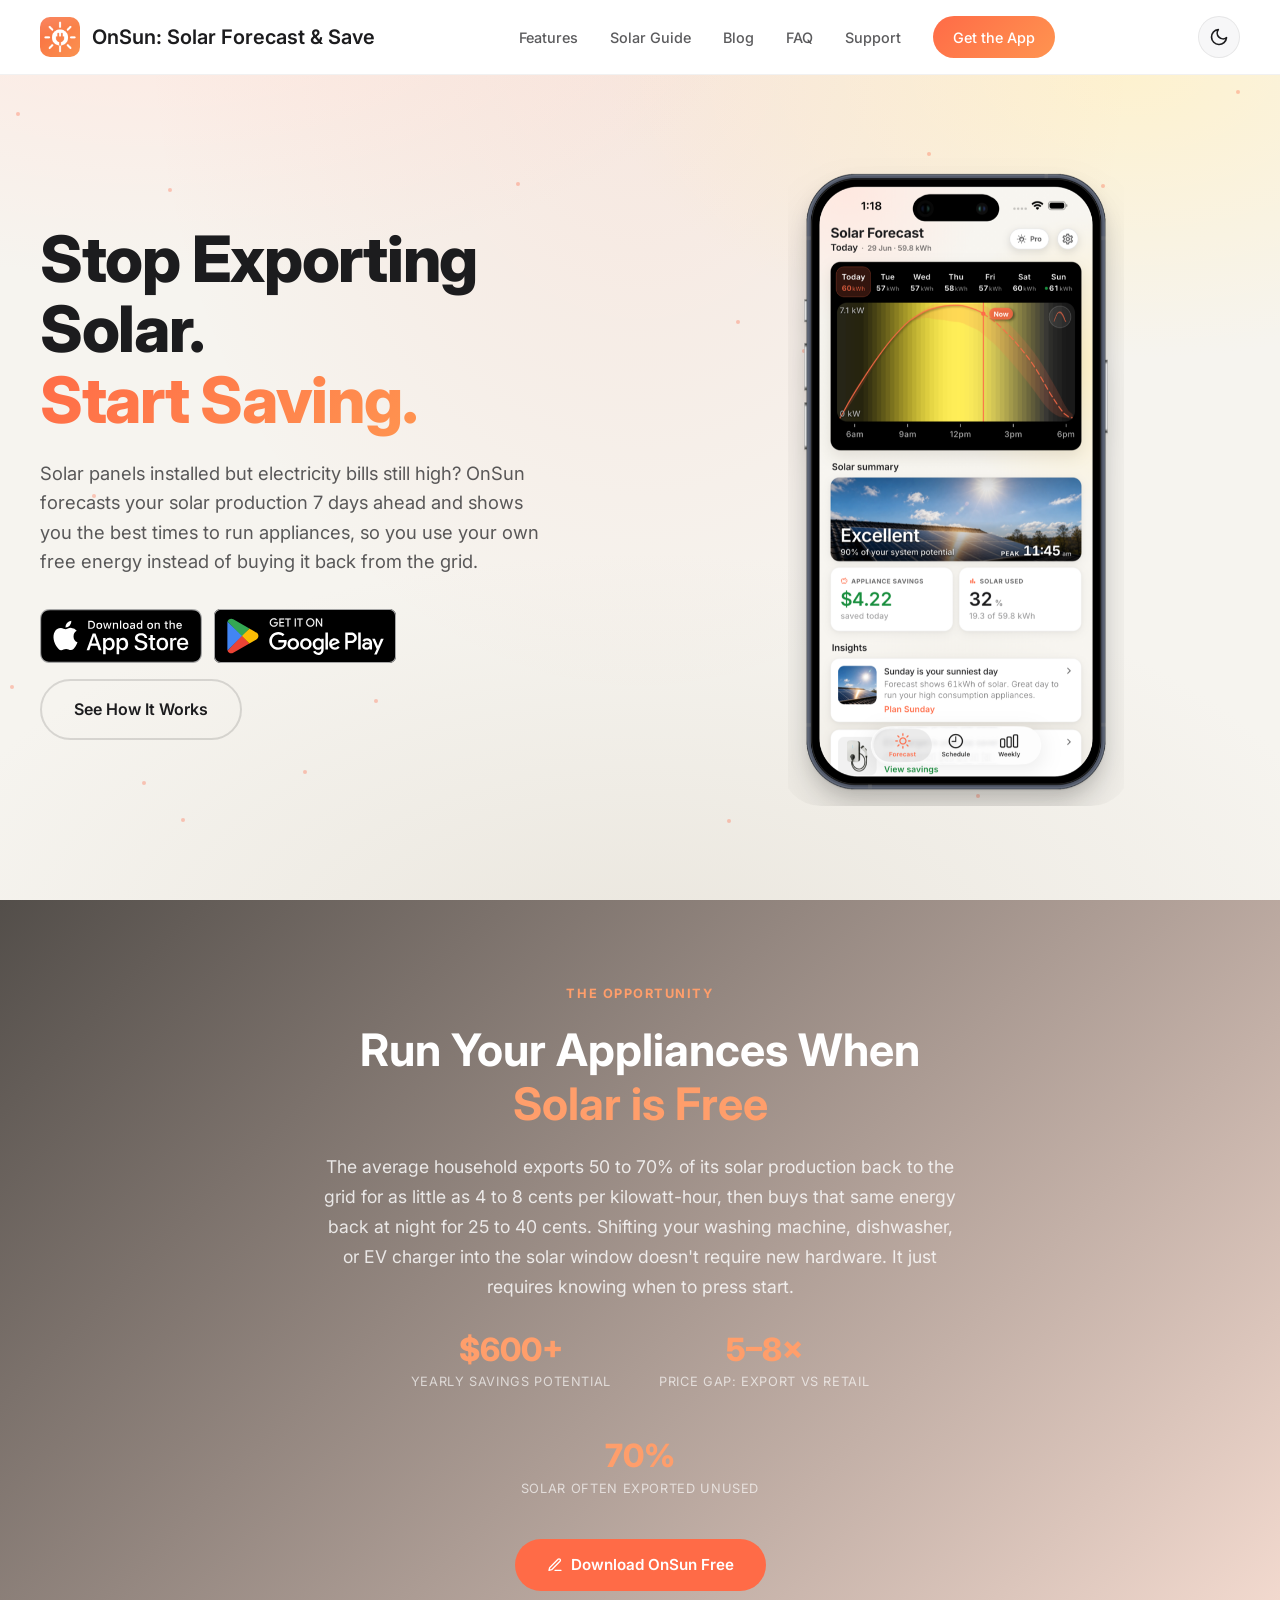
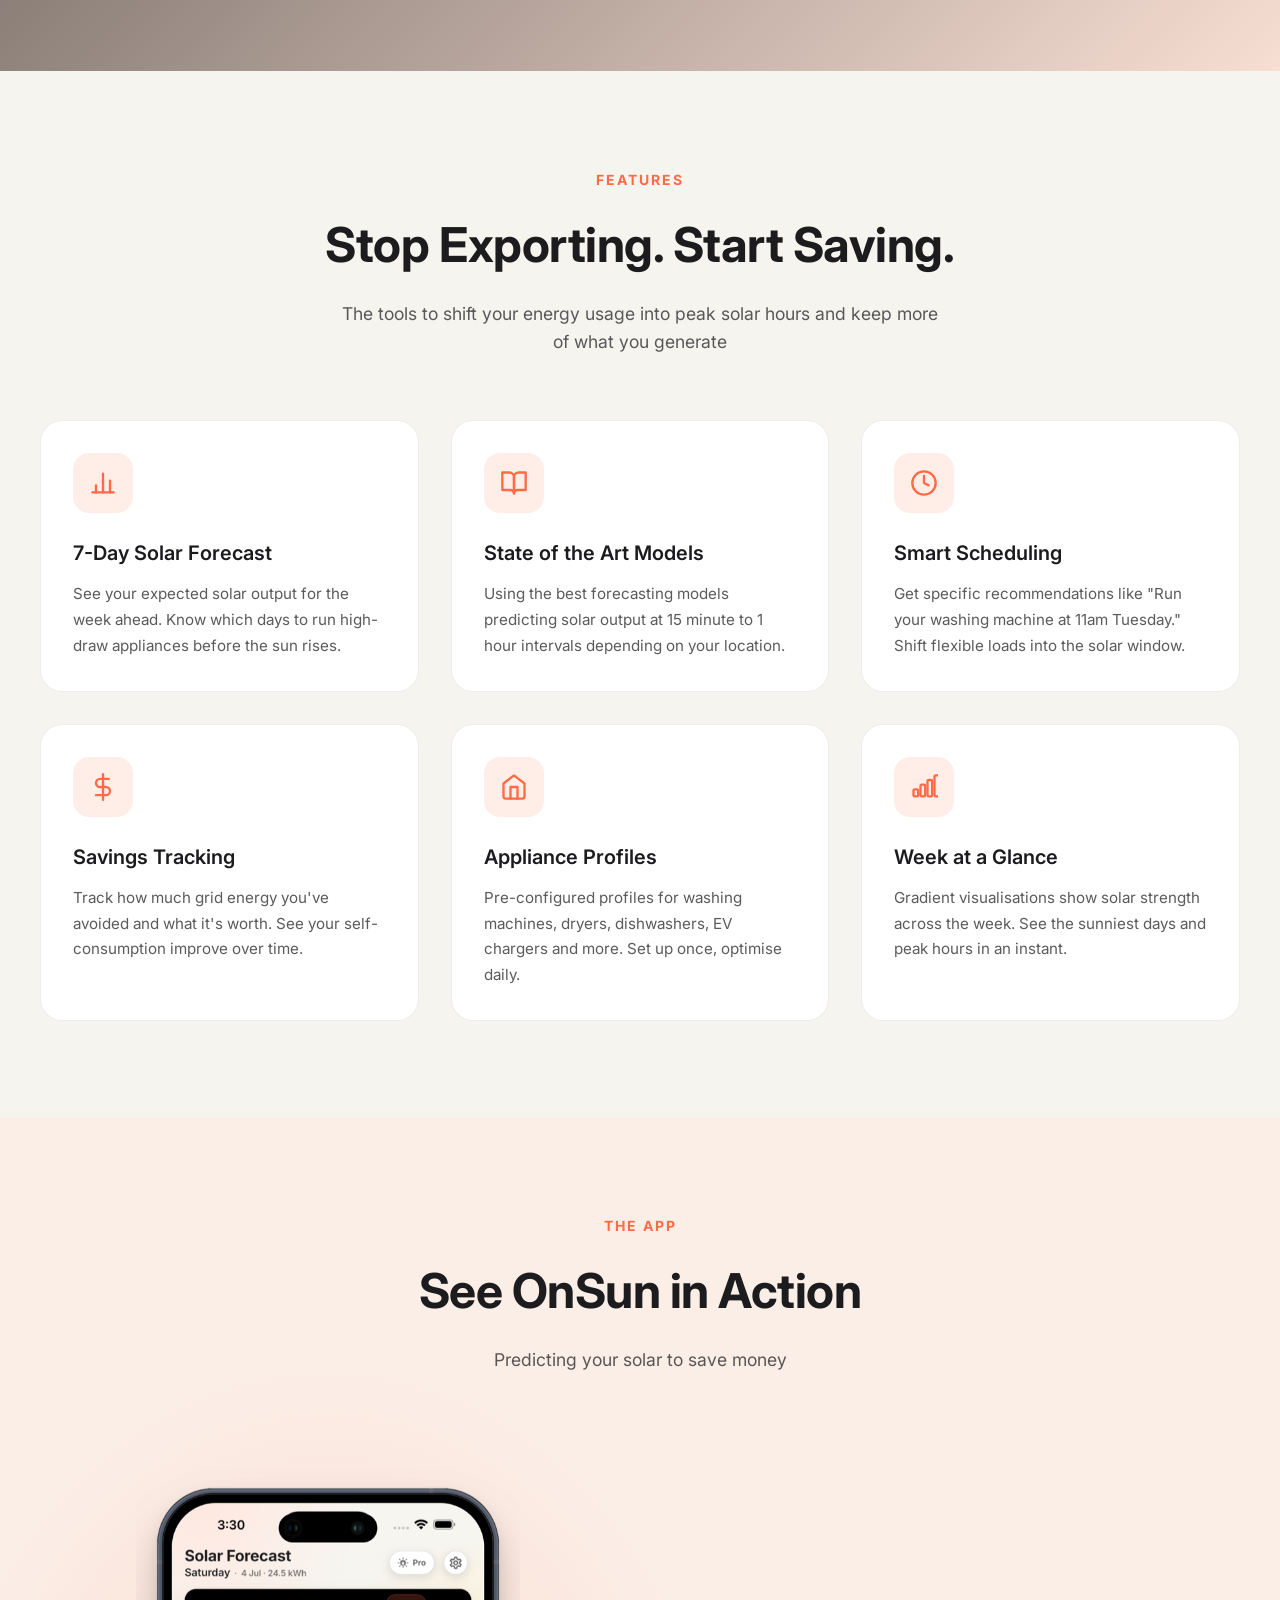
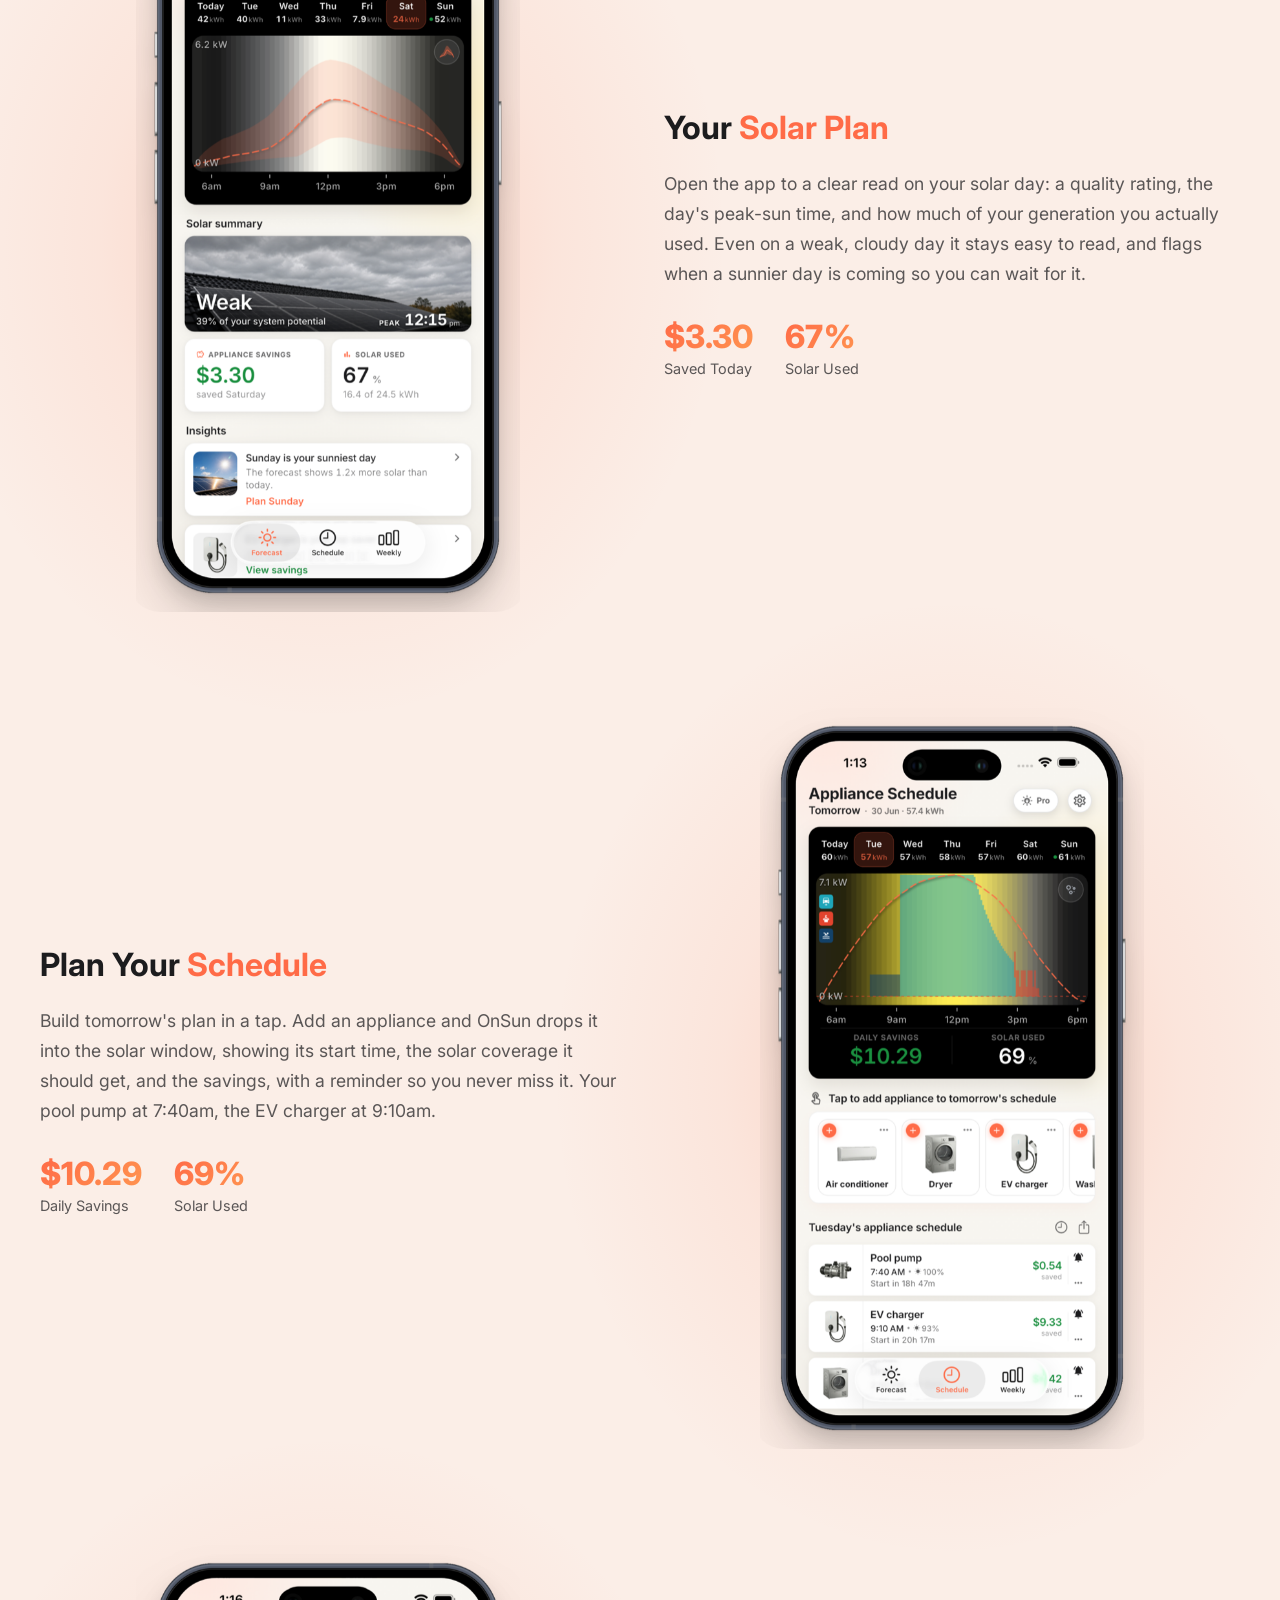
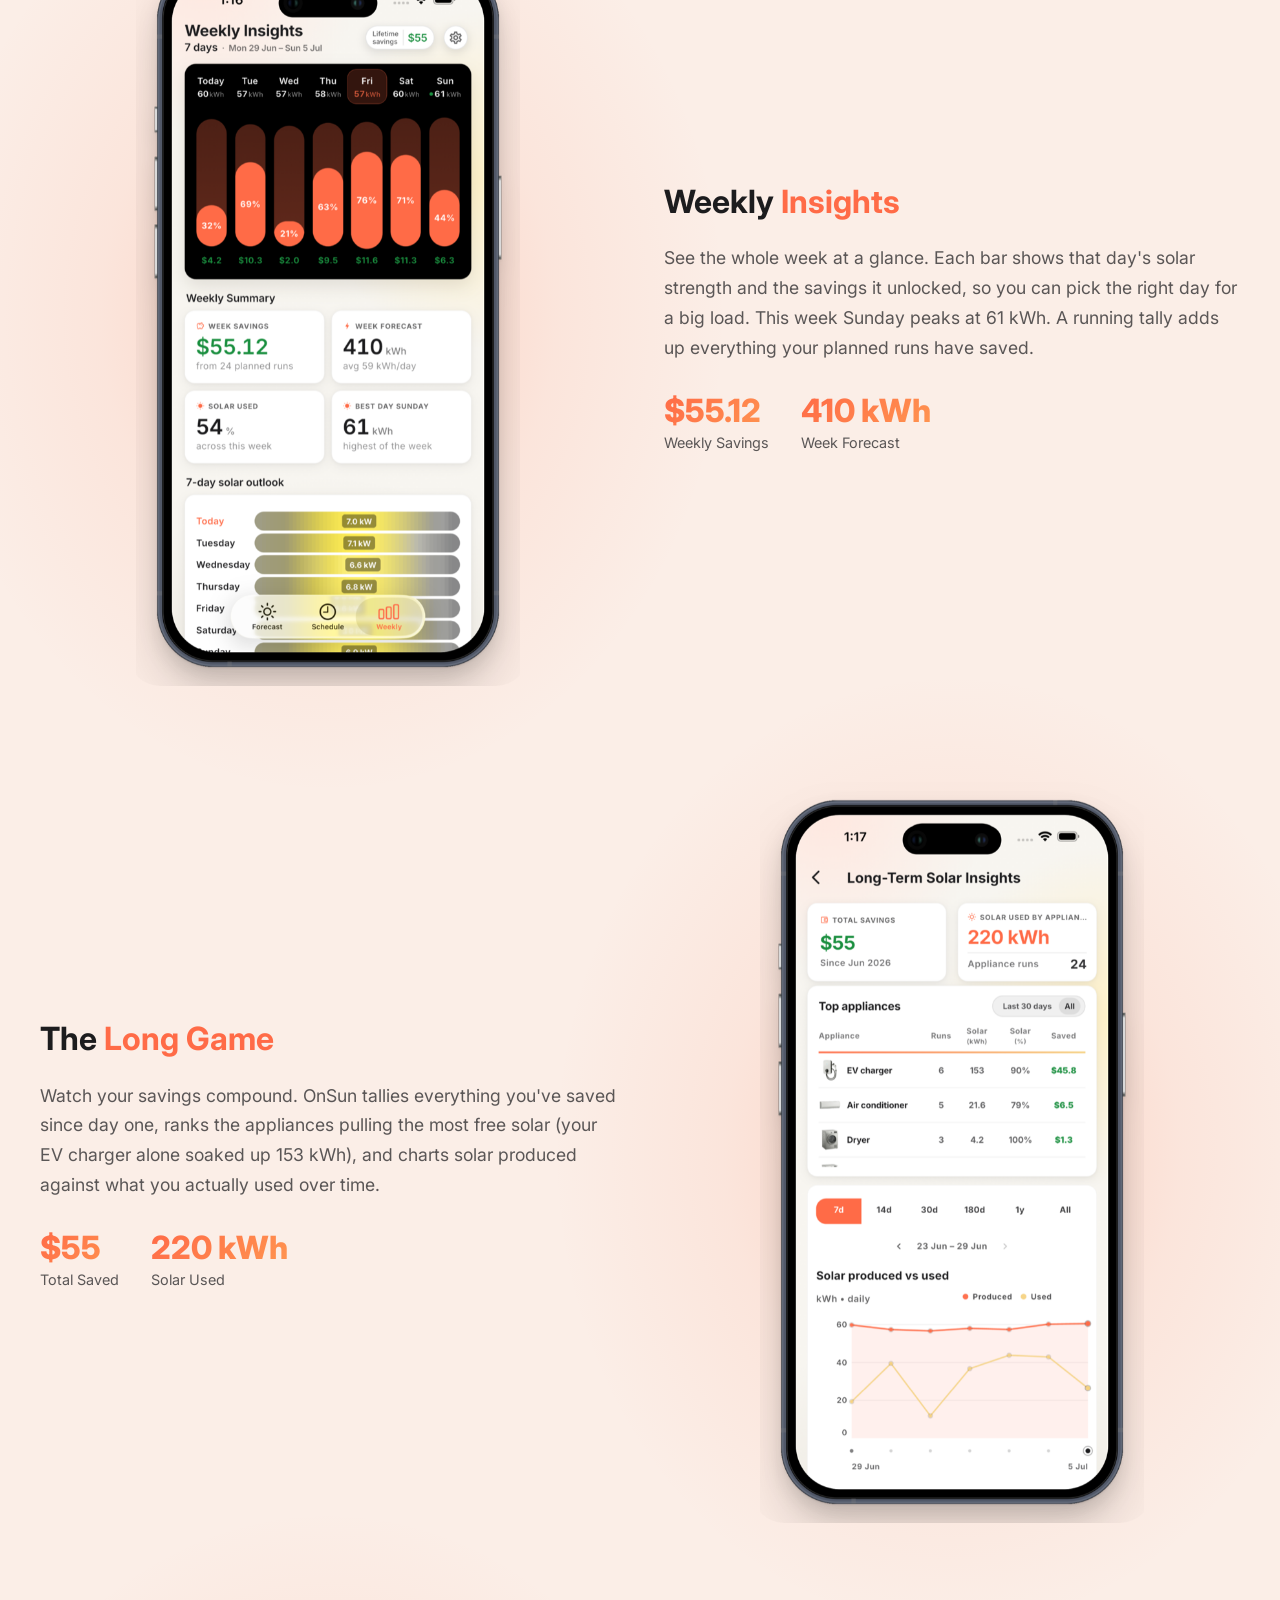
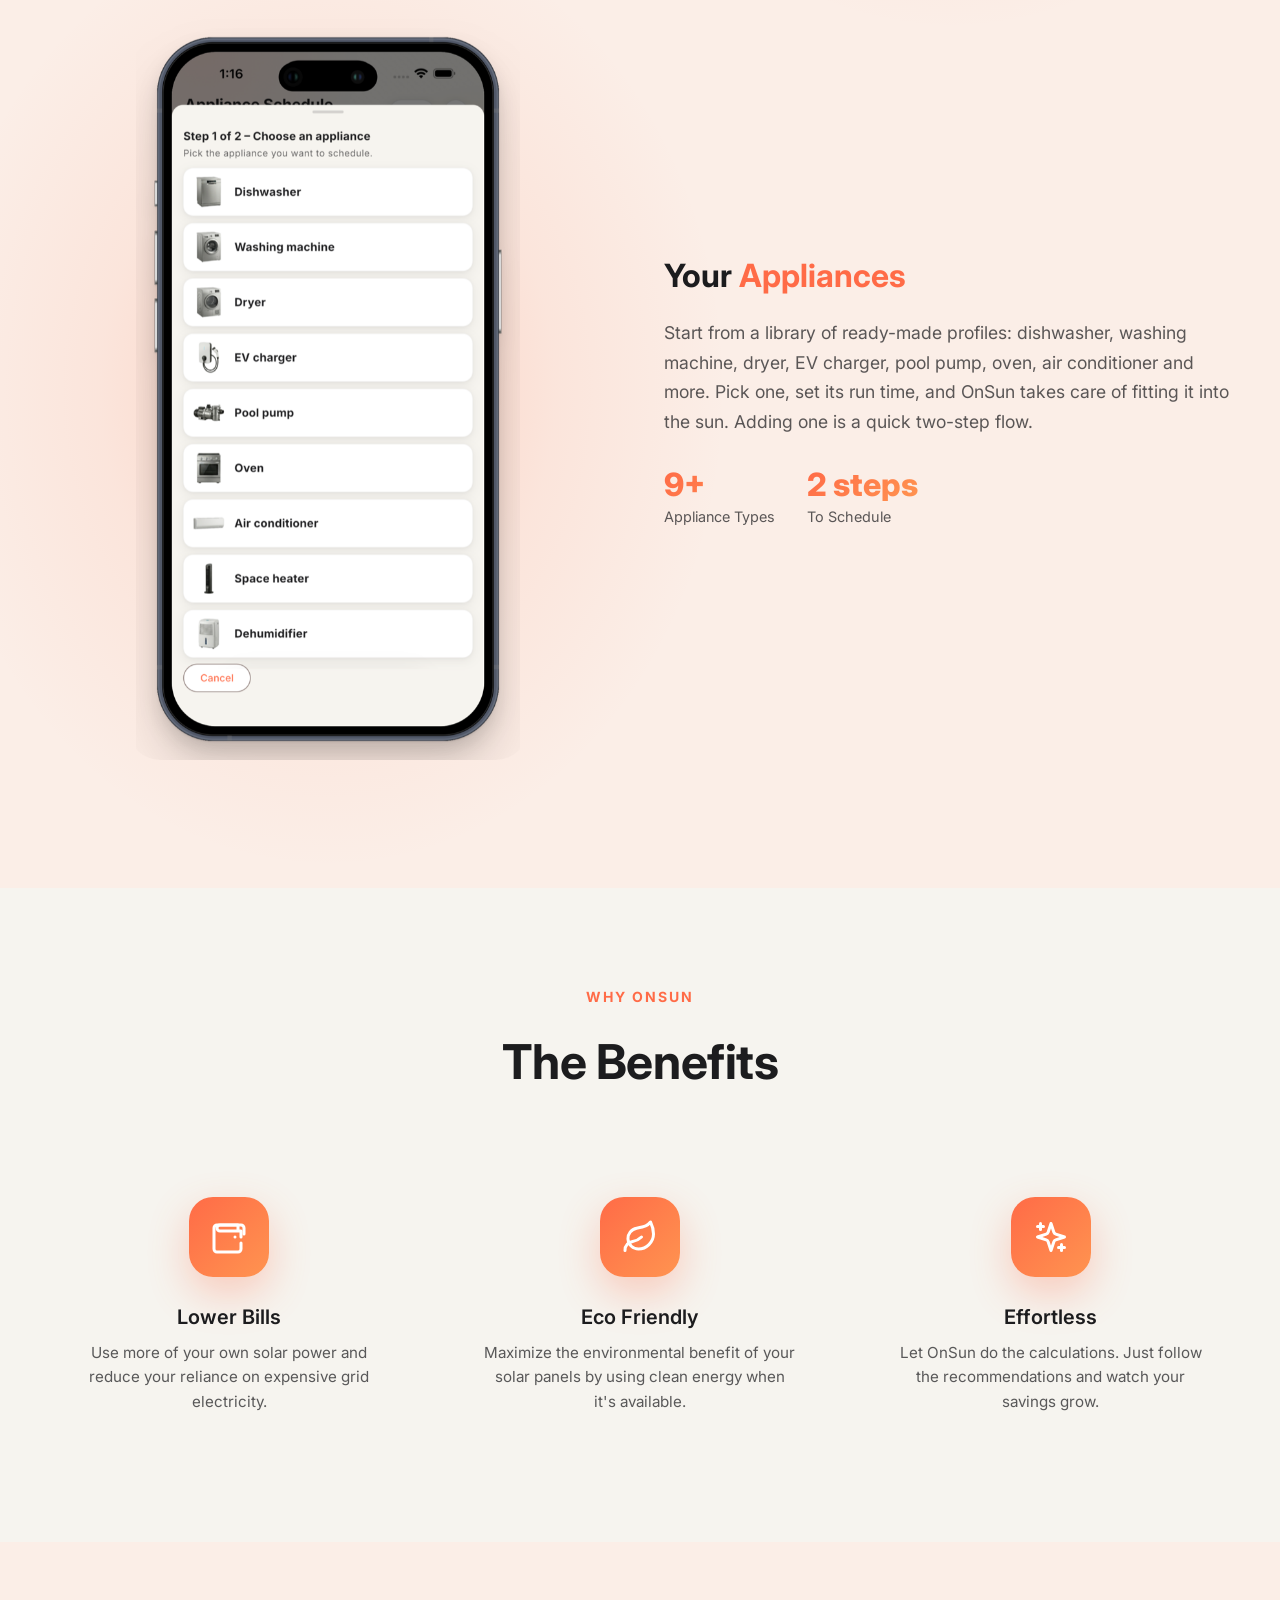
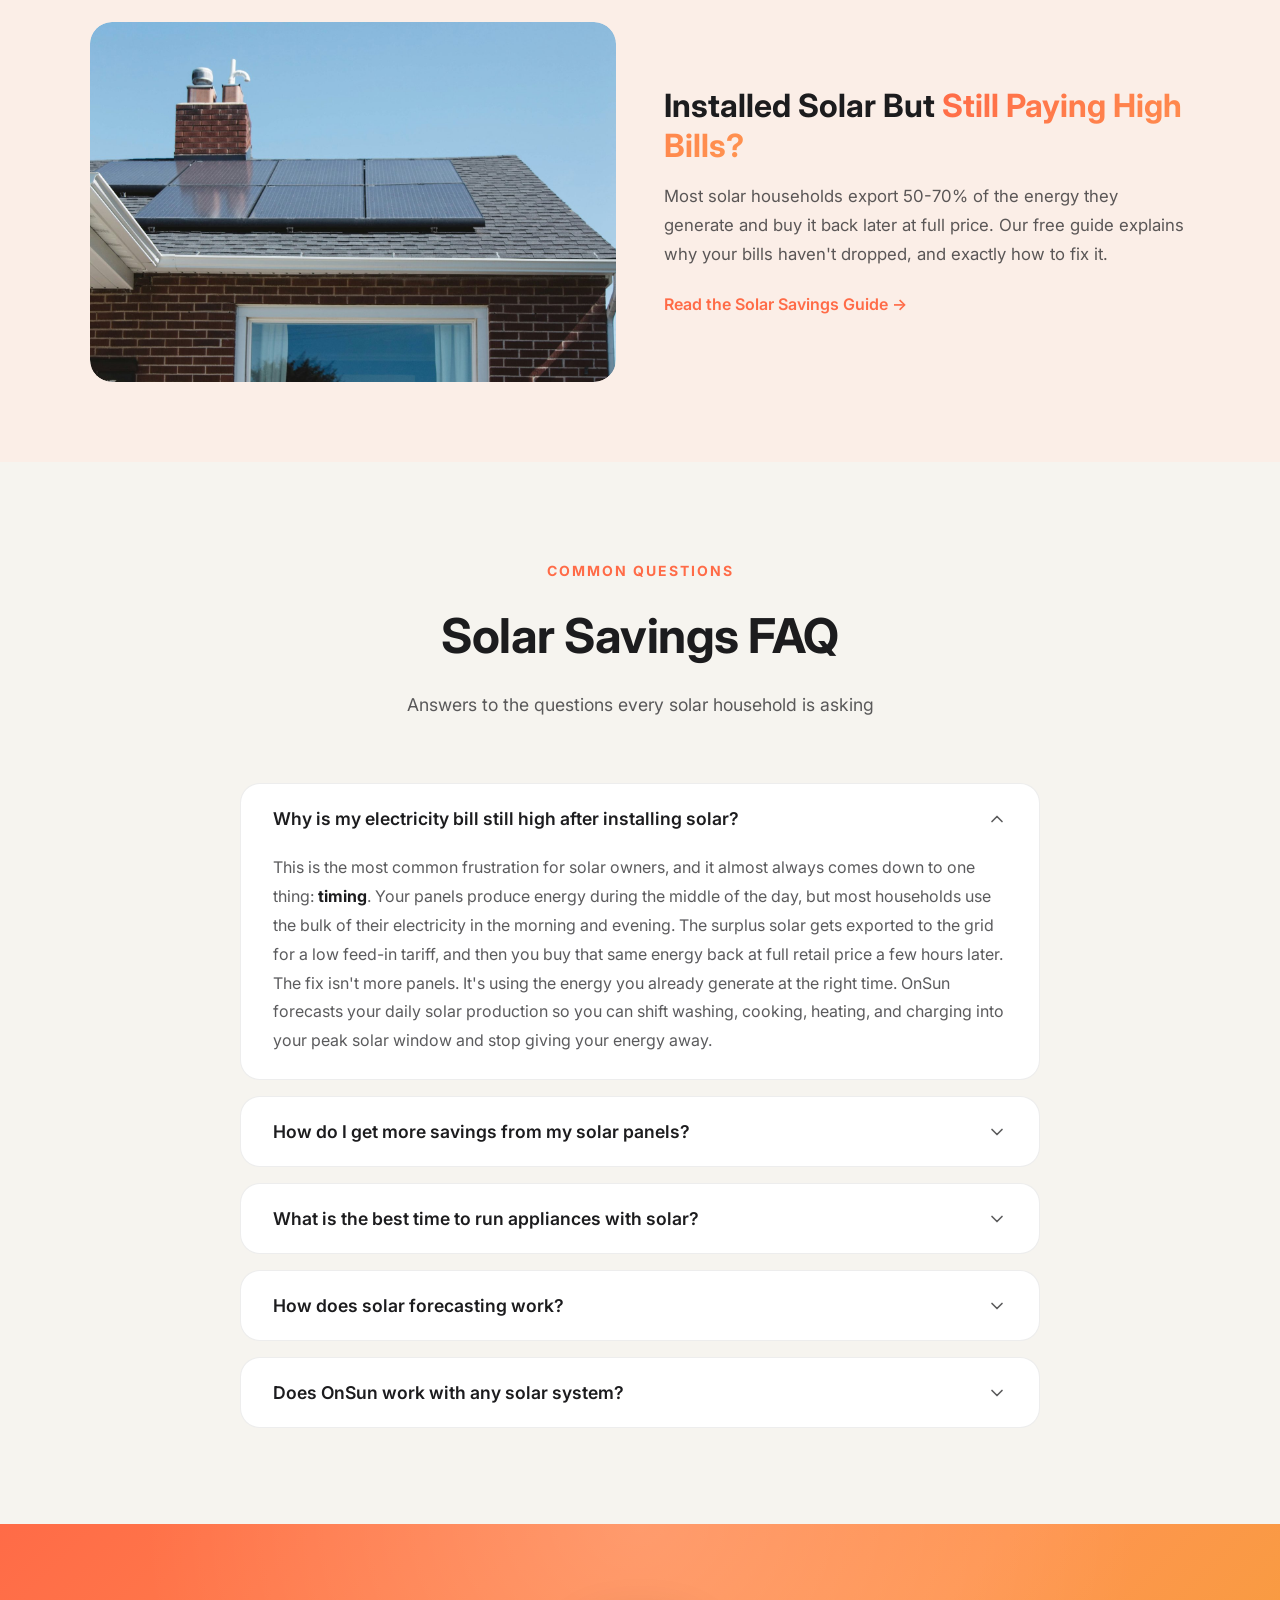
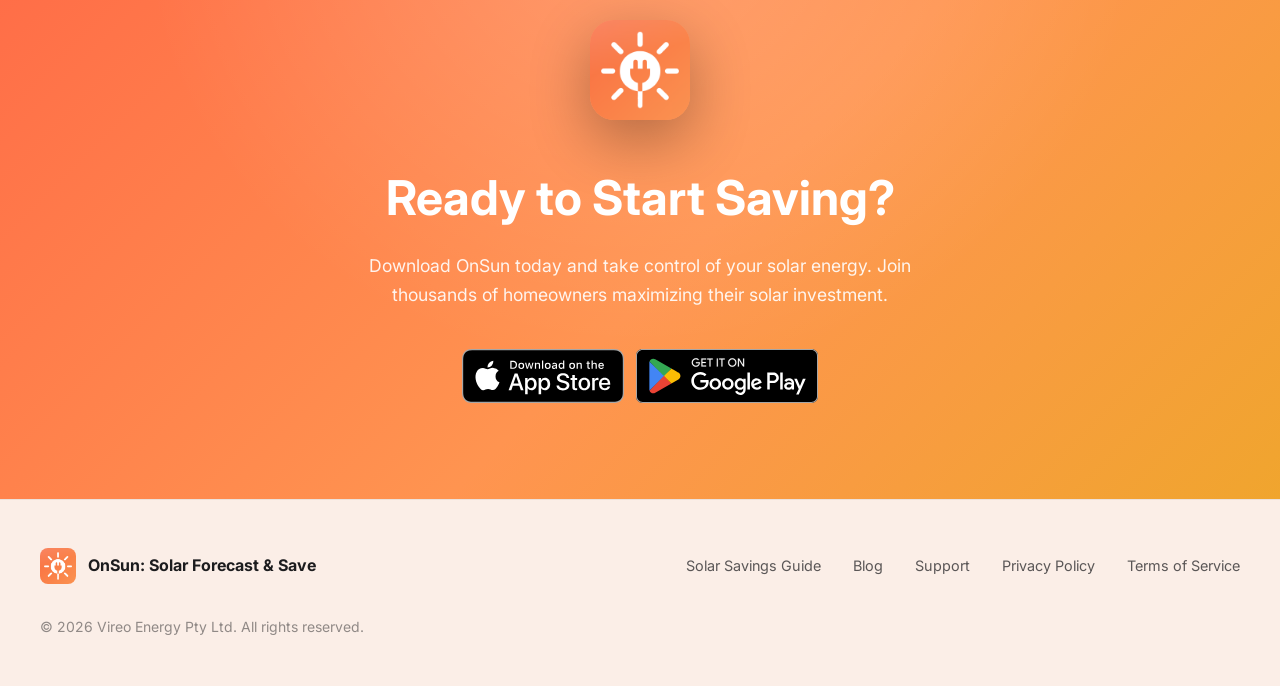
==== commit e889f95a: "chore: update meta descriptions and robots tags for improved SEO - Revised meta descriptions across " ====
--- a/index.html
+++ b/index.html
@@ -19,7 +19,7 @@
     <title>OnSun: Solar Forecast App | Stop Paying High Electricity Bills</title>
 
     <!-- SEO Meta Tags -->
-    <meta name="description" content="Still paying high electricity bills with solar panels? OnSun forecasts your solar production up to 7 days ahead so you can run appliances at peak sun hours, boost self-consumption, and cut your power bill. Works with any solar system worldwide. First 3 days free.">
+    <meta name="description" content="See your solar before it happens. OnSun forecasts your panels' output hour by hour, 7 days ahead, so you run appliances on your own sun and cut your bill.">
     <meta name="keywords" content="solar forecast app, high electricity bill solar, why is my solar not saving money, solar panel savings, best time to use appliances with solar, solar self-consumption, reduce electricity bill, solar energy planner, solar production forecast, solar forecasting, solar app Australia, solar app UK, solar app USA, solar savings calculator, solar power optimizer, when to run appliances solar, solar export problem, maximize solar savings, electricity bill too high, solar panels not saving money">
     <meta name="robots" content="index, follow, max-snippet:-1, max-image-preview:large">
     <meta name="author" content="Vireo Energy Pty Ltd">
@@ -44,7 +44,7 @@
         "@type": "Offer",
         "price": "0",
         "priceCurrency": "USD",
-        "description": "3 days free, 7-day forecast with full plan"
+        "description": "Free to download. See your 7-day solar forecast and the best times to run each appliance."
       },
       "aggregateRating": {
         "@type": "AggregateRating",
--- a/assets/css/onsun.css
+++ b/assets/css/onsun.css
@@ -805,7 +805,16 @@
 .appliance-icon { width: 48px; height: 48px; flex-shrink: 0; background: var(--chip-bg); border-radius: 12px; display: flex; align-items: center; justify-content: center; }
 .appliance-icon svg, .appliance-icon img { width: 26px; height: 26px; stroke: var(--coral); }
 /* Mask glyph recolours the appliance SVG to the active theme's coral (orange in light, pink in dark) */
-.appliance-glyph { width: 26px; height: 26px; background-color: var(--coral); -webkit-mask: var(--glyph) center / contain no-repeat; mask: var(--glyph) center / contain no-repeat; }
+/* Icon URLs must be declared in this stylesheet, not in inline styles: Safari and
+   Chrome resolve a relative url() held in a custom property against the stylesheet
+   base (assets/css/), 404, and mask the glyph out to nothing. */
+.appliance-glyph { width: 26px; height: 26px; background-color: var(--coral); -webkit-mask-position: center; -webkit-mask-size: contain; -webkit-mask-repeat: no-repeat; mask-position: center; mask-size: contain; mask-repeat: no-repeat; }
+.glyph-washing-machine { -webkit-mask-image: url(../icons/washing-machine.svg); mask-image: url(../icons/washing-machine.svg); }
+.glyph-dishwasher { -webkit-mask-image: url(../icons/dishwasher.svg); mask-image: url(../icons/dishwasher.svg); }
+.glyph-dryer { -webkit-mask-image: url(../icons/dryer.svg); mask-image: url(../icons/dryer.svg); }
+.glyph-ev-charger { -webkit-mask-image: url(../icons/ev-charger.svg); mask-image: url(../icons/ev-charger.svg); }
+.glyph-pool-pump { -webkit-mask-image: url(../icons/pool-pump.svg); mask-image: url(../icons/pool-pump.svg); }
+.glyph-air-conditioner { -webkit-mask-image: url(../icons/air-conditioner.svg); mask-image: url(../icons/air-conditioner.svg); }
 .appliance-info h4 { font-size: 1rem; font-weight: 600; margin-bottom: 0.2rem; }
 .appliance-info p { font-size: 0.85rem; color: var(--text-secondary); line-height: 1.5; }
 
@@ -921,6 +930,8 @@
   /* Text leads on mobile: keep DOM order (content above the phone mockup). */
   .hero-description { margin: 0 auto 2rem; }
   .hero-cta { justify-content: center; }
+  /* "See How It Works" is desktop-only. */
+  .secondary-btn-wrapper { display: none; }
   .showcase-grid { grid-template-columns: 1fr; gap: 2rem; }
   .showcase-card { padding: 2rem; }
   .showcase-row { grid-template-columns: 1fr; gap: 1.5rem; margin-bottom: 1.5rem; }
@@ -945,8 +956,6 @@
   .hero-cta { flex-direction: column; align-items: center; }
   .cta-group { width: 100%; max-width: 280px; }
   .cta-group .btn-primary { width: 100%; justify-content: center; padding: 1rem 1.5rem; }
-  .secondary-btn-wrapper { width: 100%; max-width: 280px; }
-  .secondary-btn-wrapper .btn-secondary { width: 100%; justify-content: center; }
   .phone-mockup { max-width: 260px; }
   .features-grid { grid-template-columns: 1fr; }
   .features, .benefits, .faq, .showcase { padding: 4rem 1.5rem; }
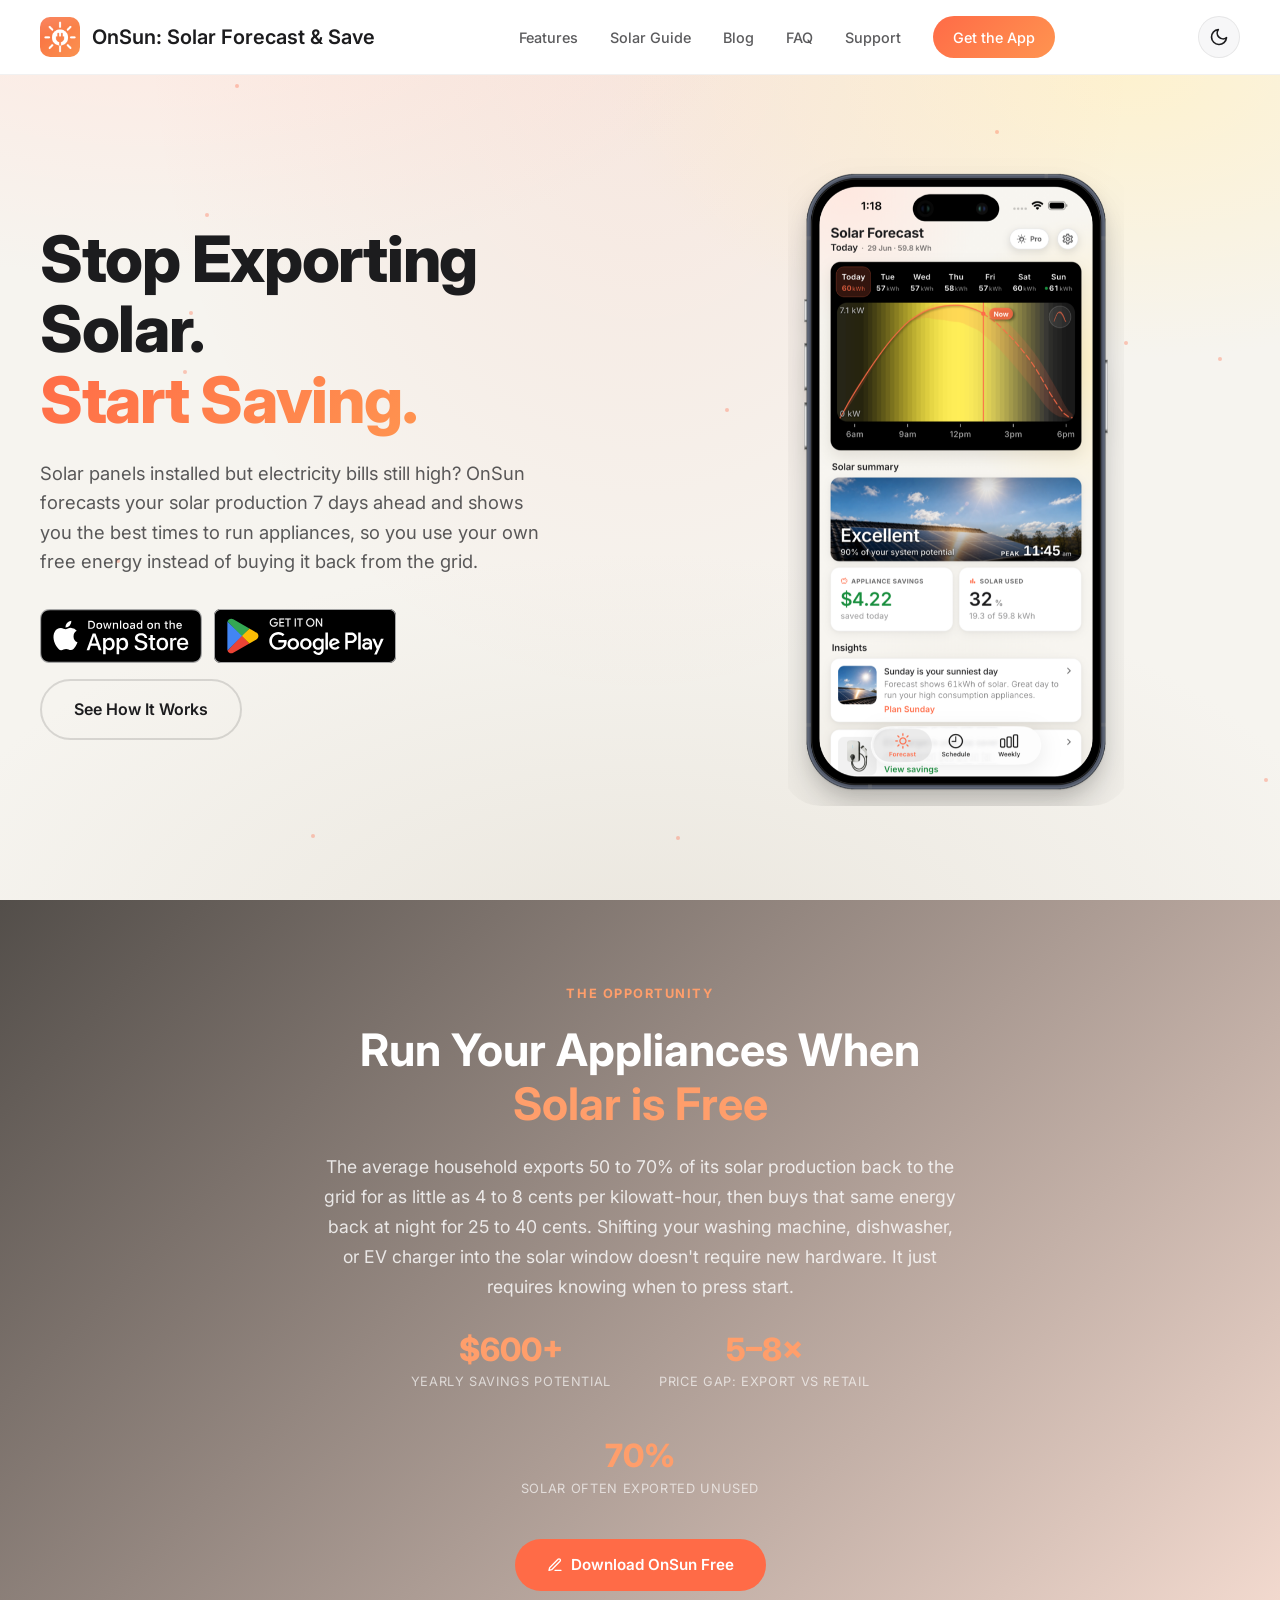
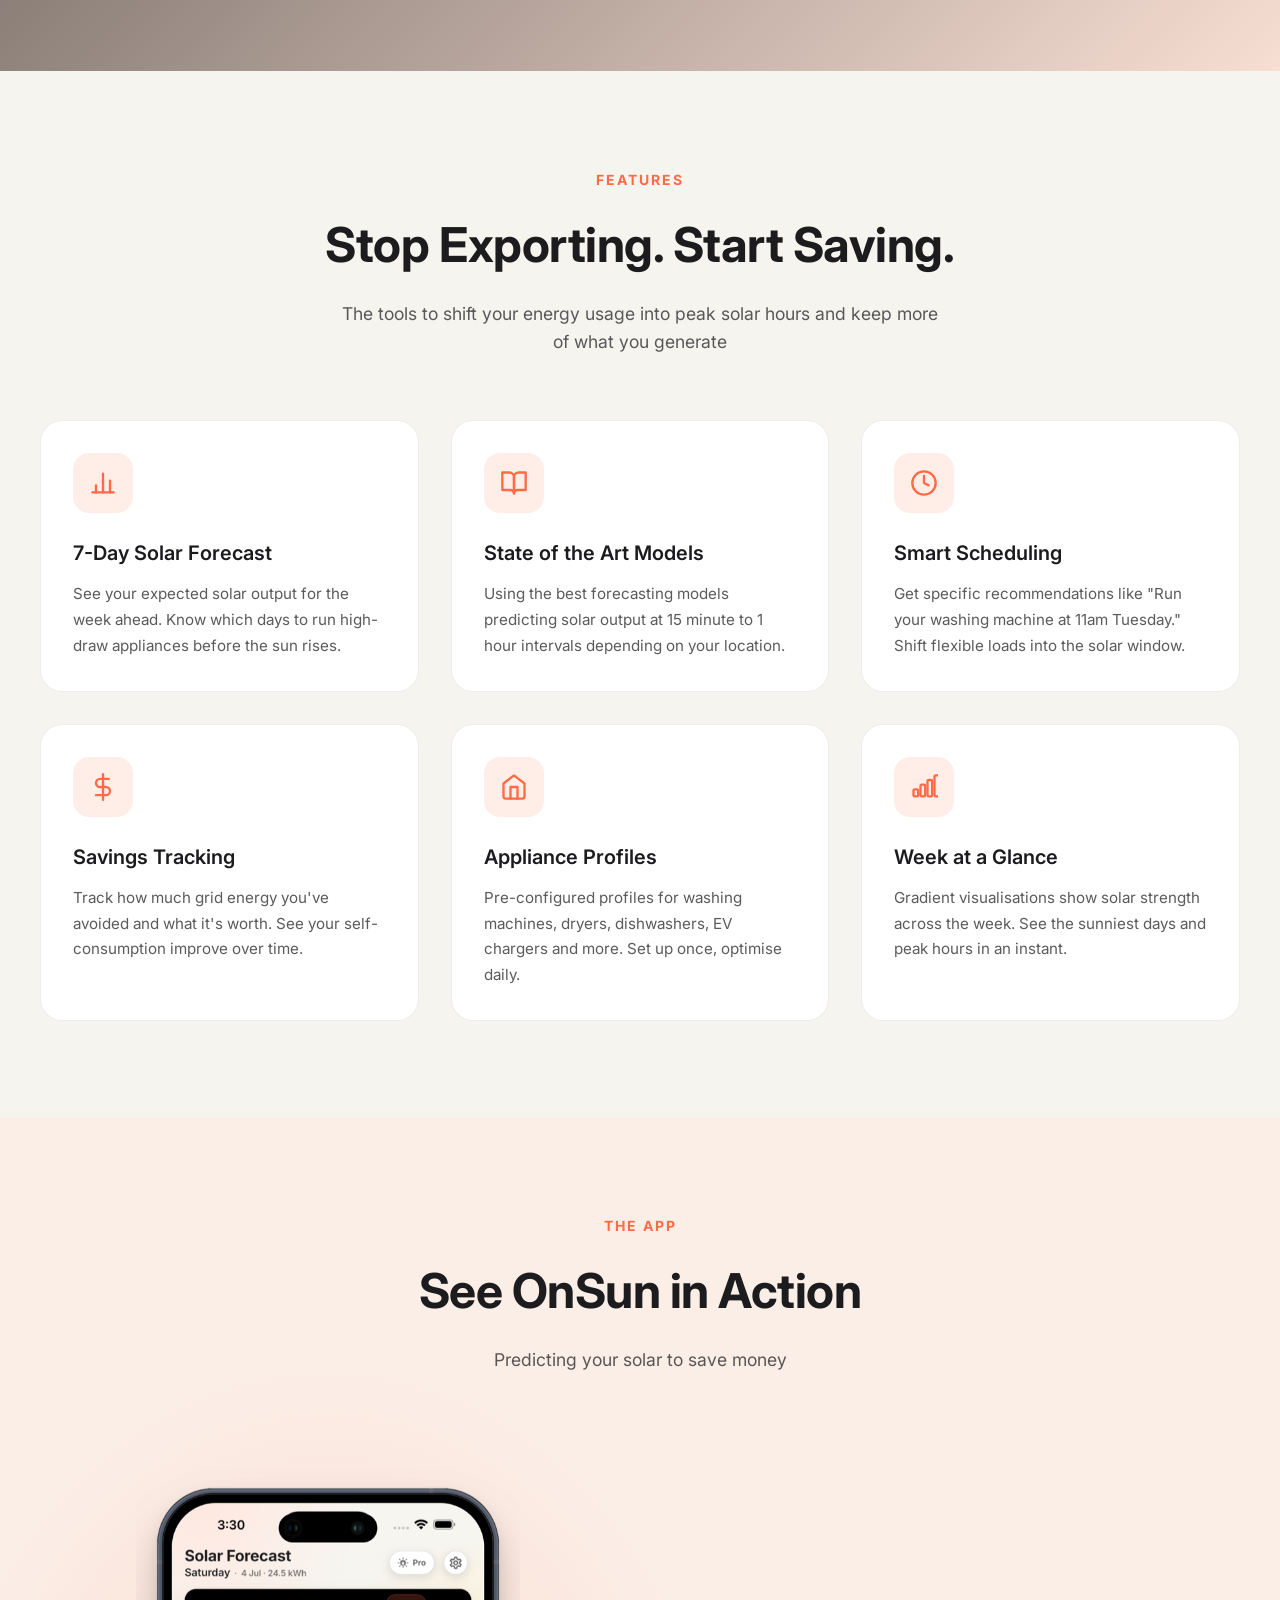
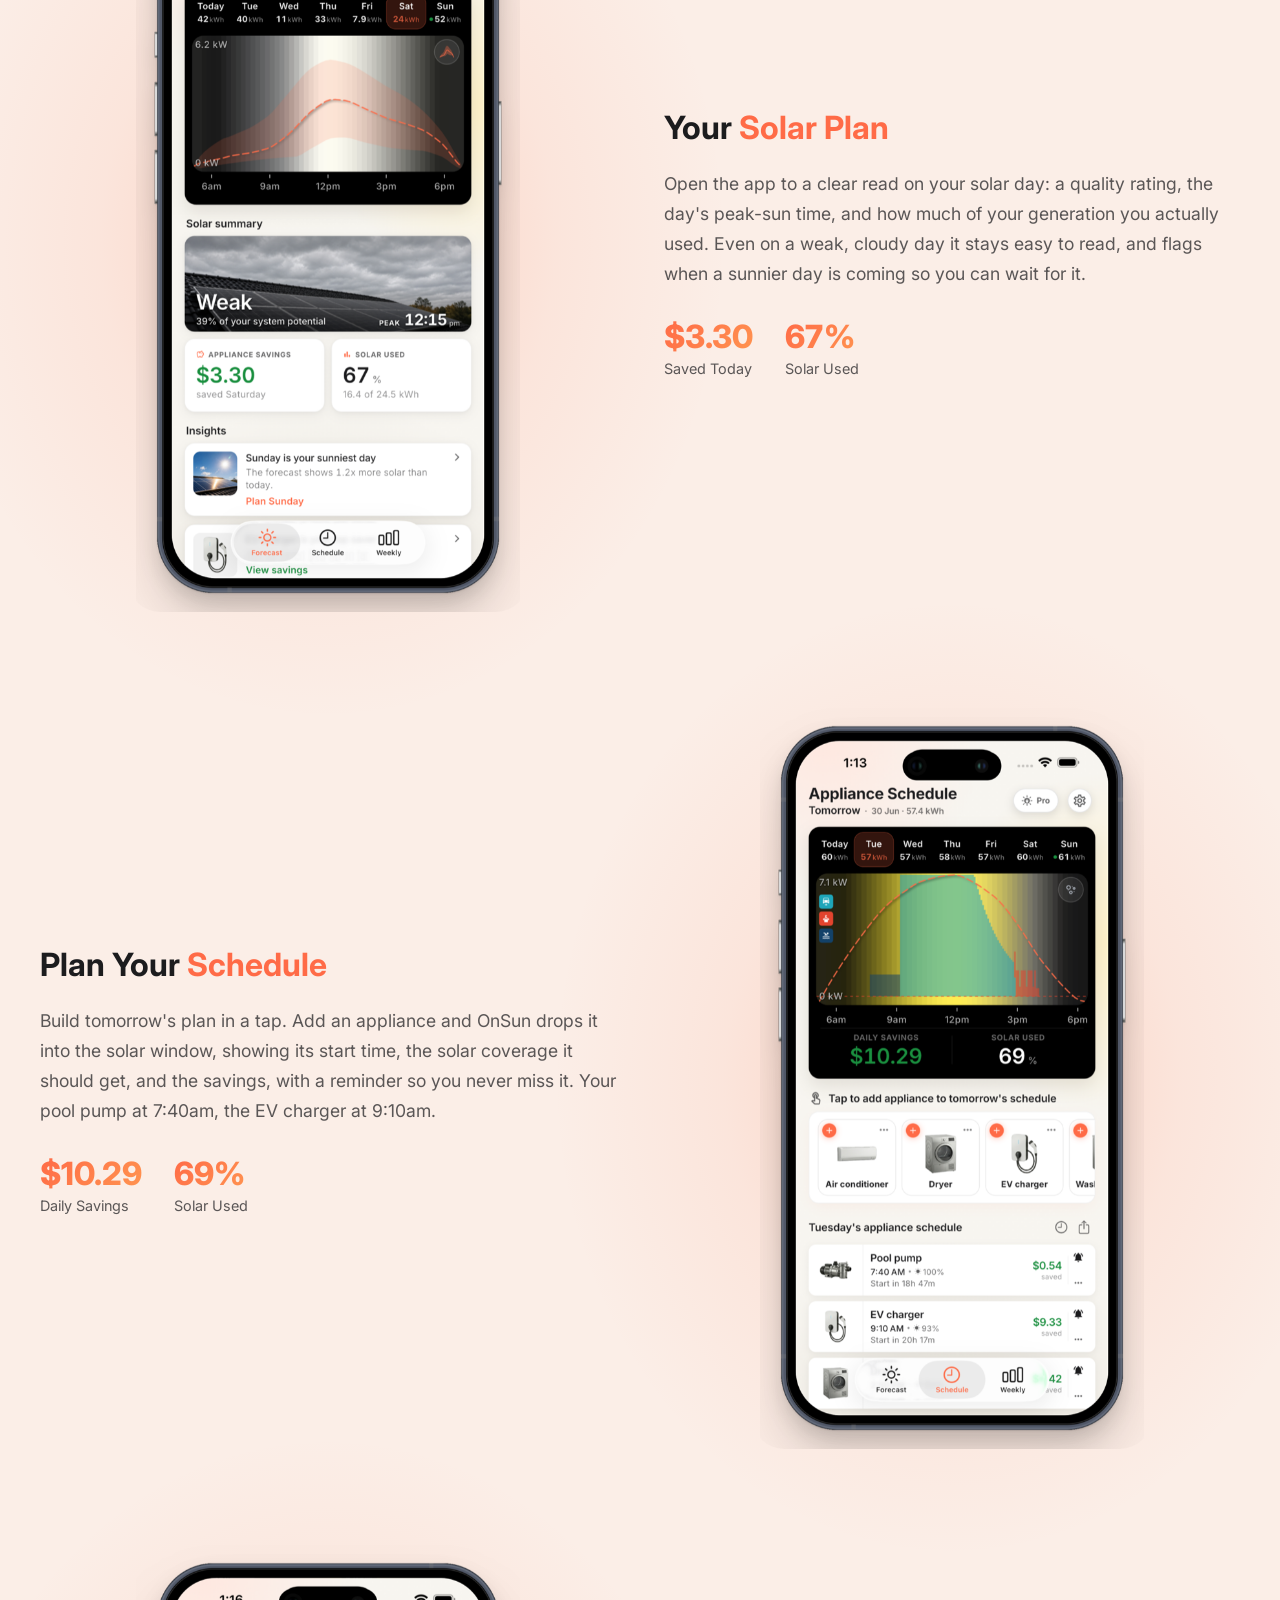
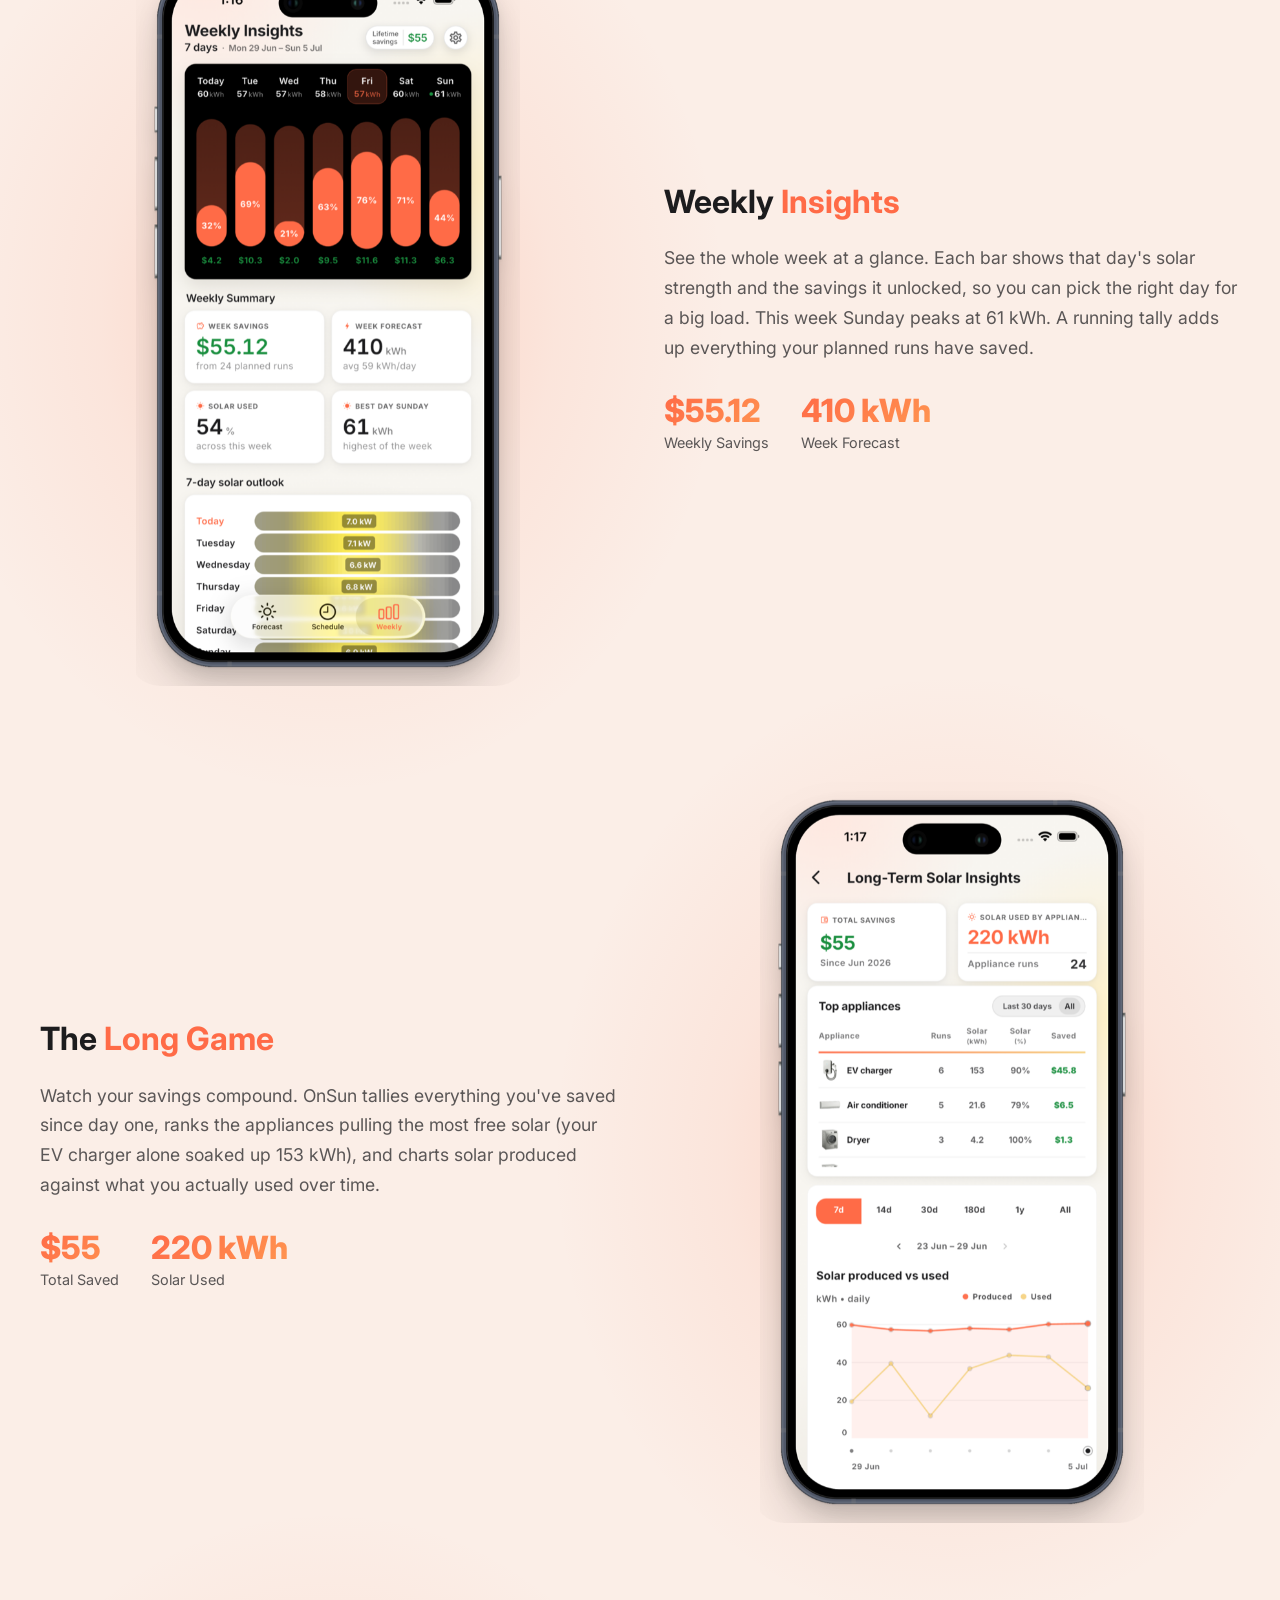
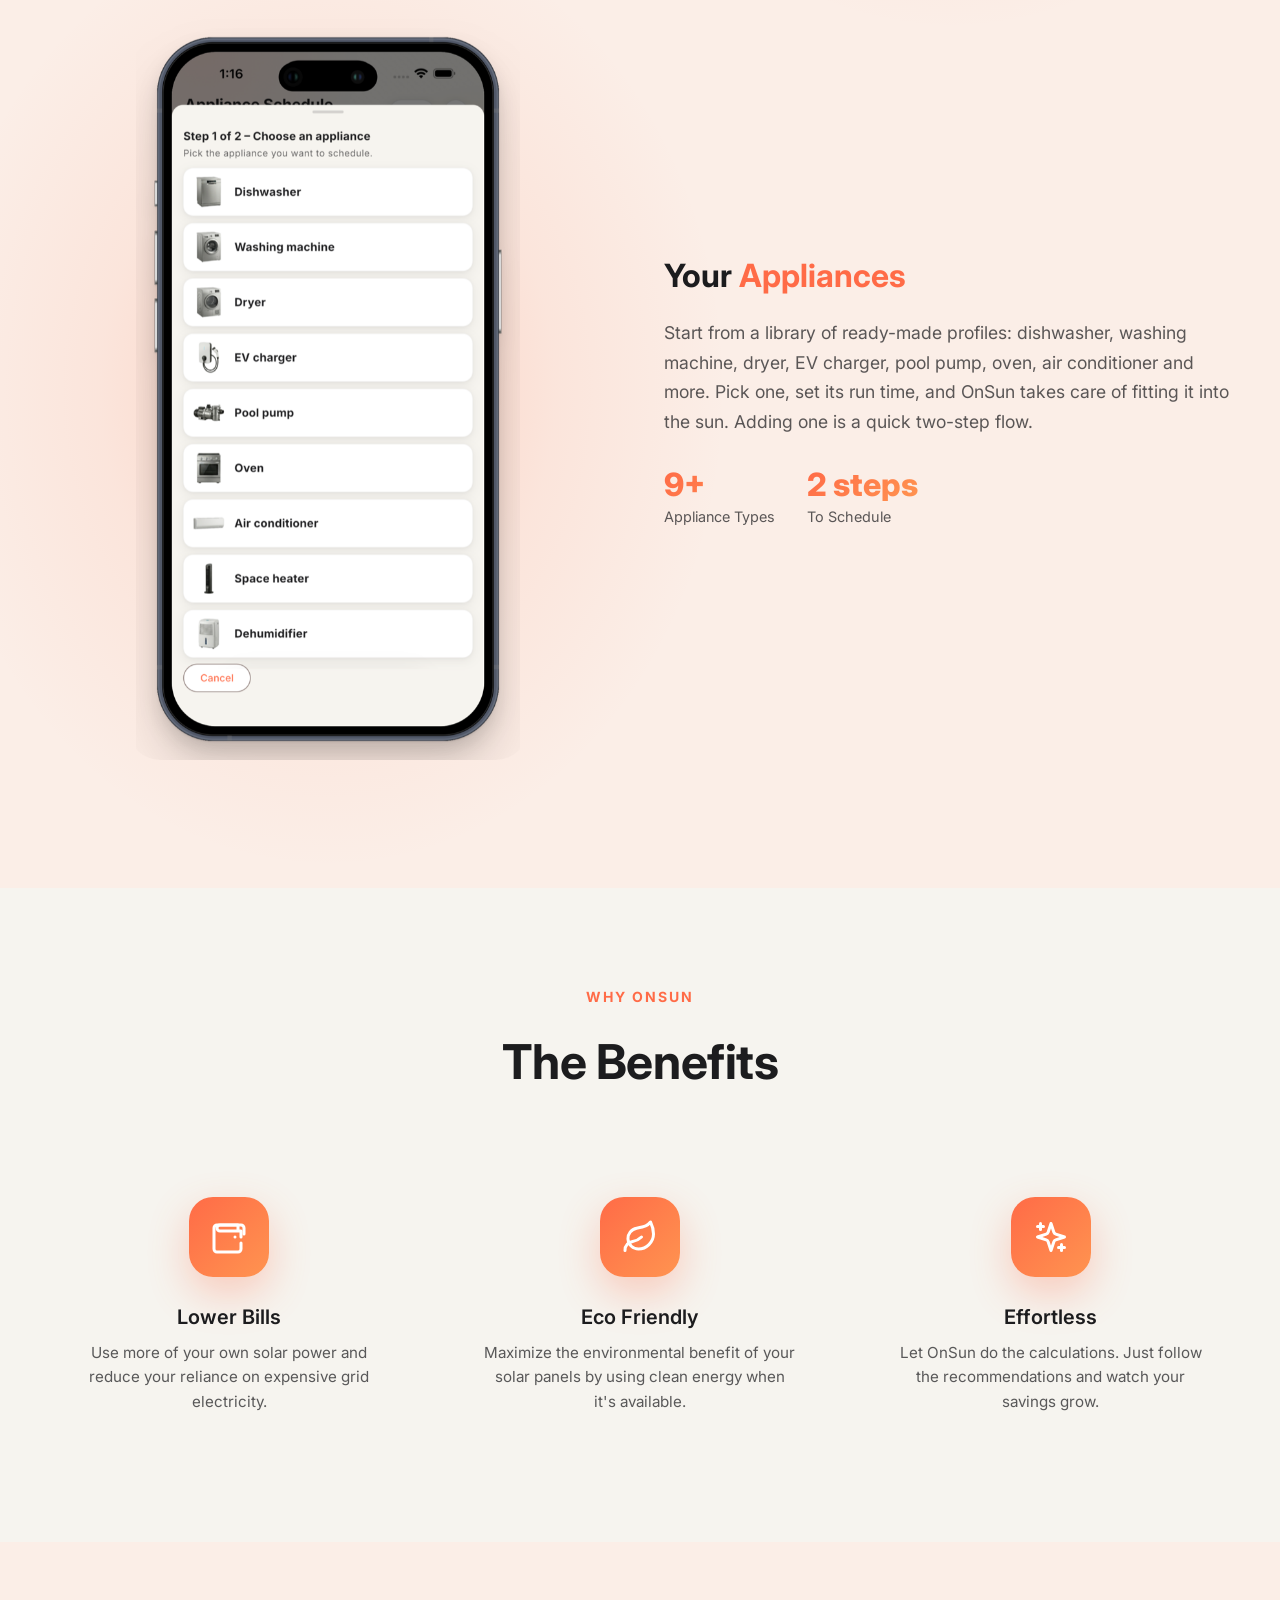
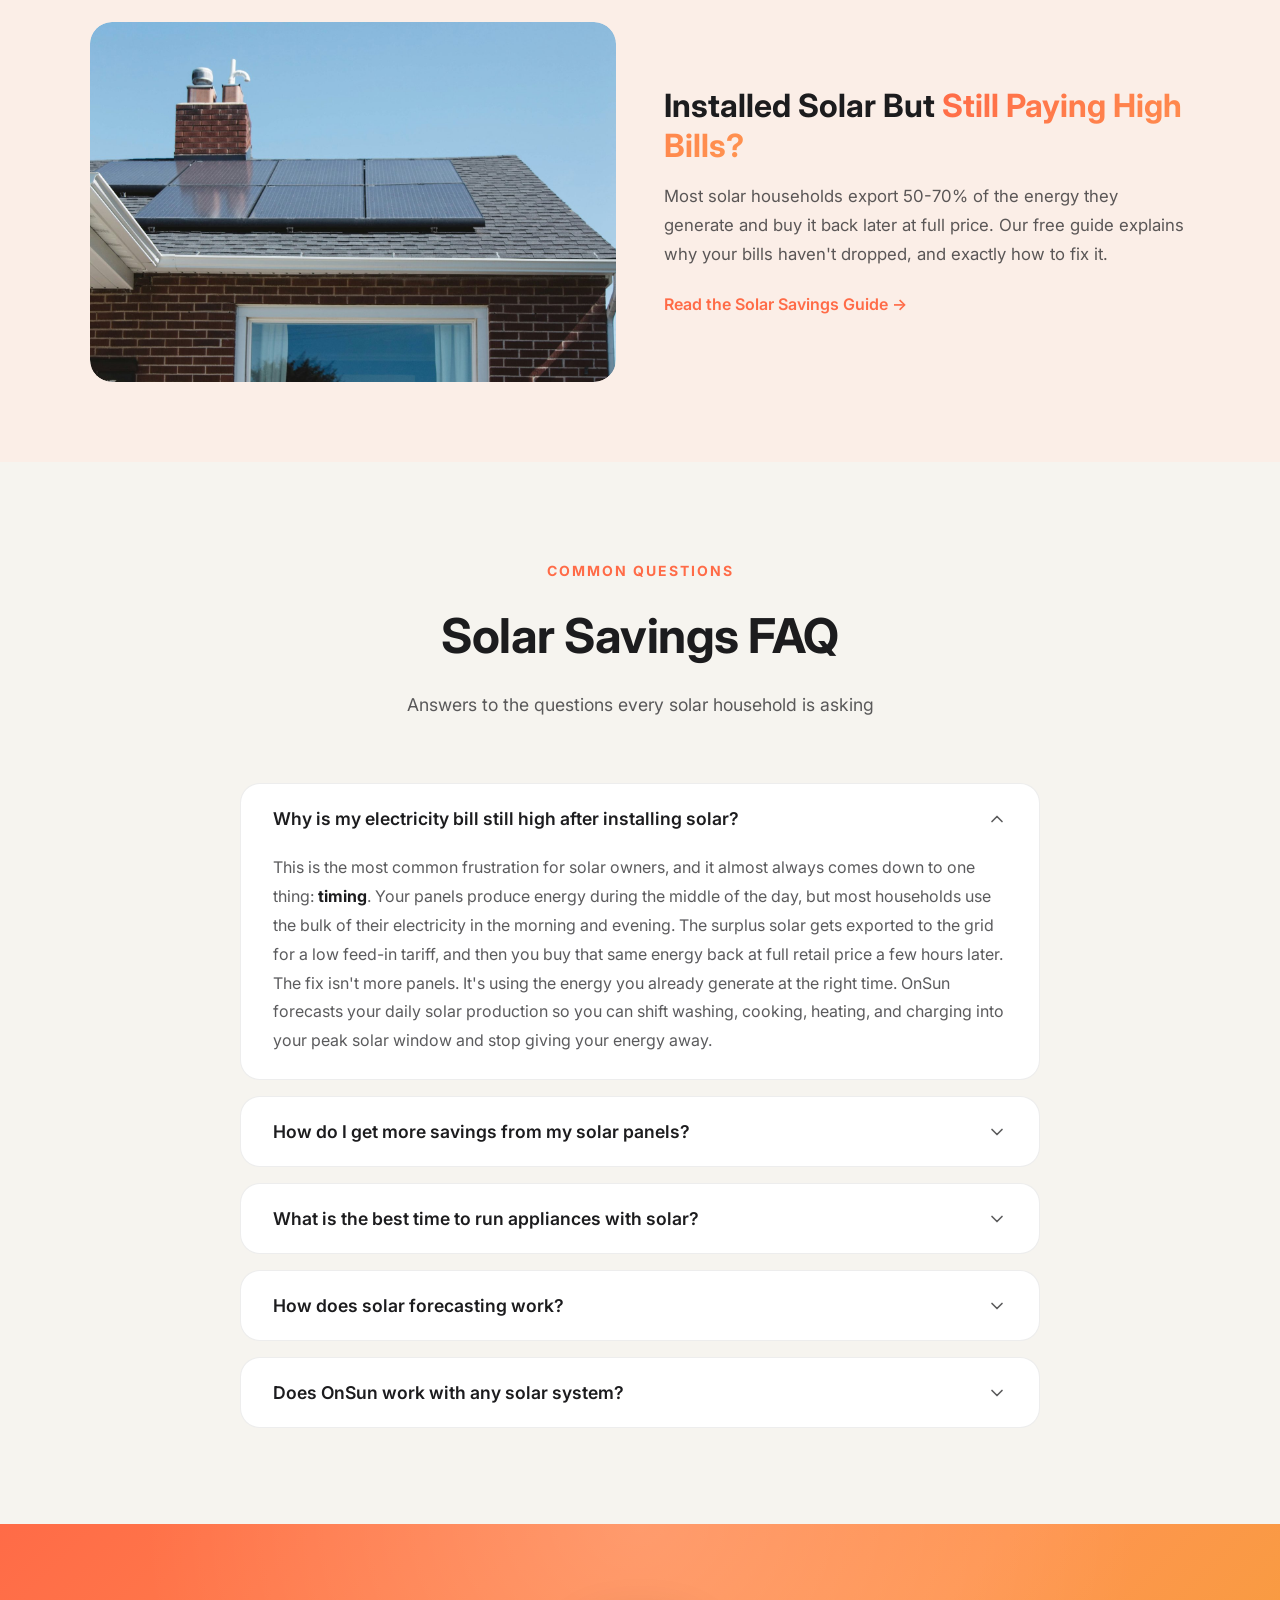
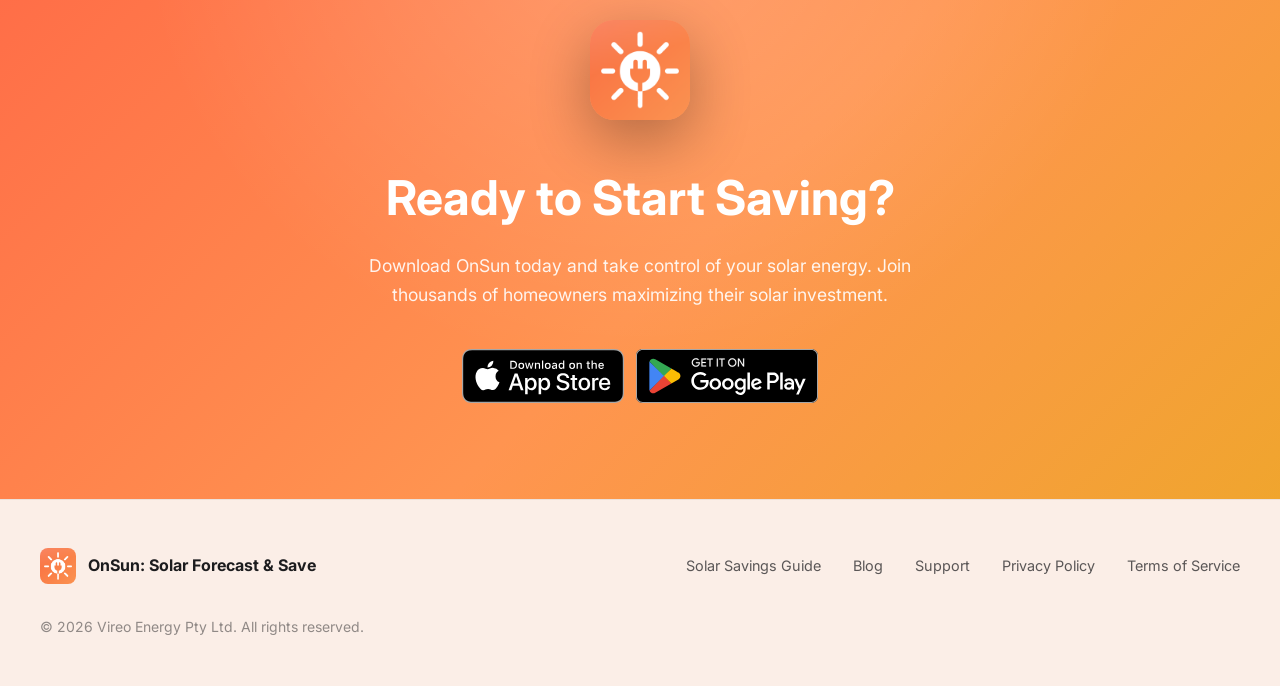
==== commit 75113832: "chore: remove personal author name from solar guide and homepage Credit the solar guide to Vireo Ene" ====
--- a/index.html
+++ b/index.html
@@ -82,11 +82,7 @@
       "name": "OnSun",
       "url": "https://onsun.app",
       "logo": "https://onsun.app/assets/logo-light.png",
-      "description": "OnSun helps solar households stop overpaying for electricity by forecasting solar production and scheduling appliance usage during peak sun hours.",
-      "founder": {
-        "@type": "Person",
-        "name": "Dr Steven Percy"
-      }
+      "description": "OnSun helps solar households stop overpaying for electricity by forecasting solar production and scheduling appliance usage during peak sun hours."
     }
     </script>
 
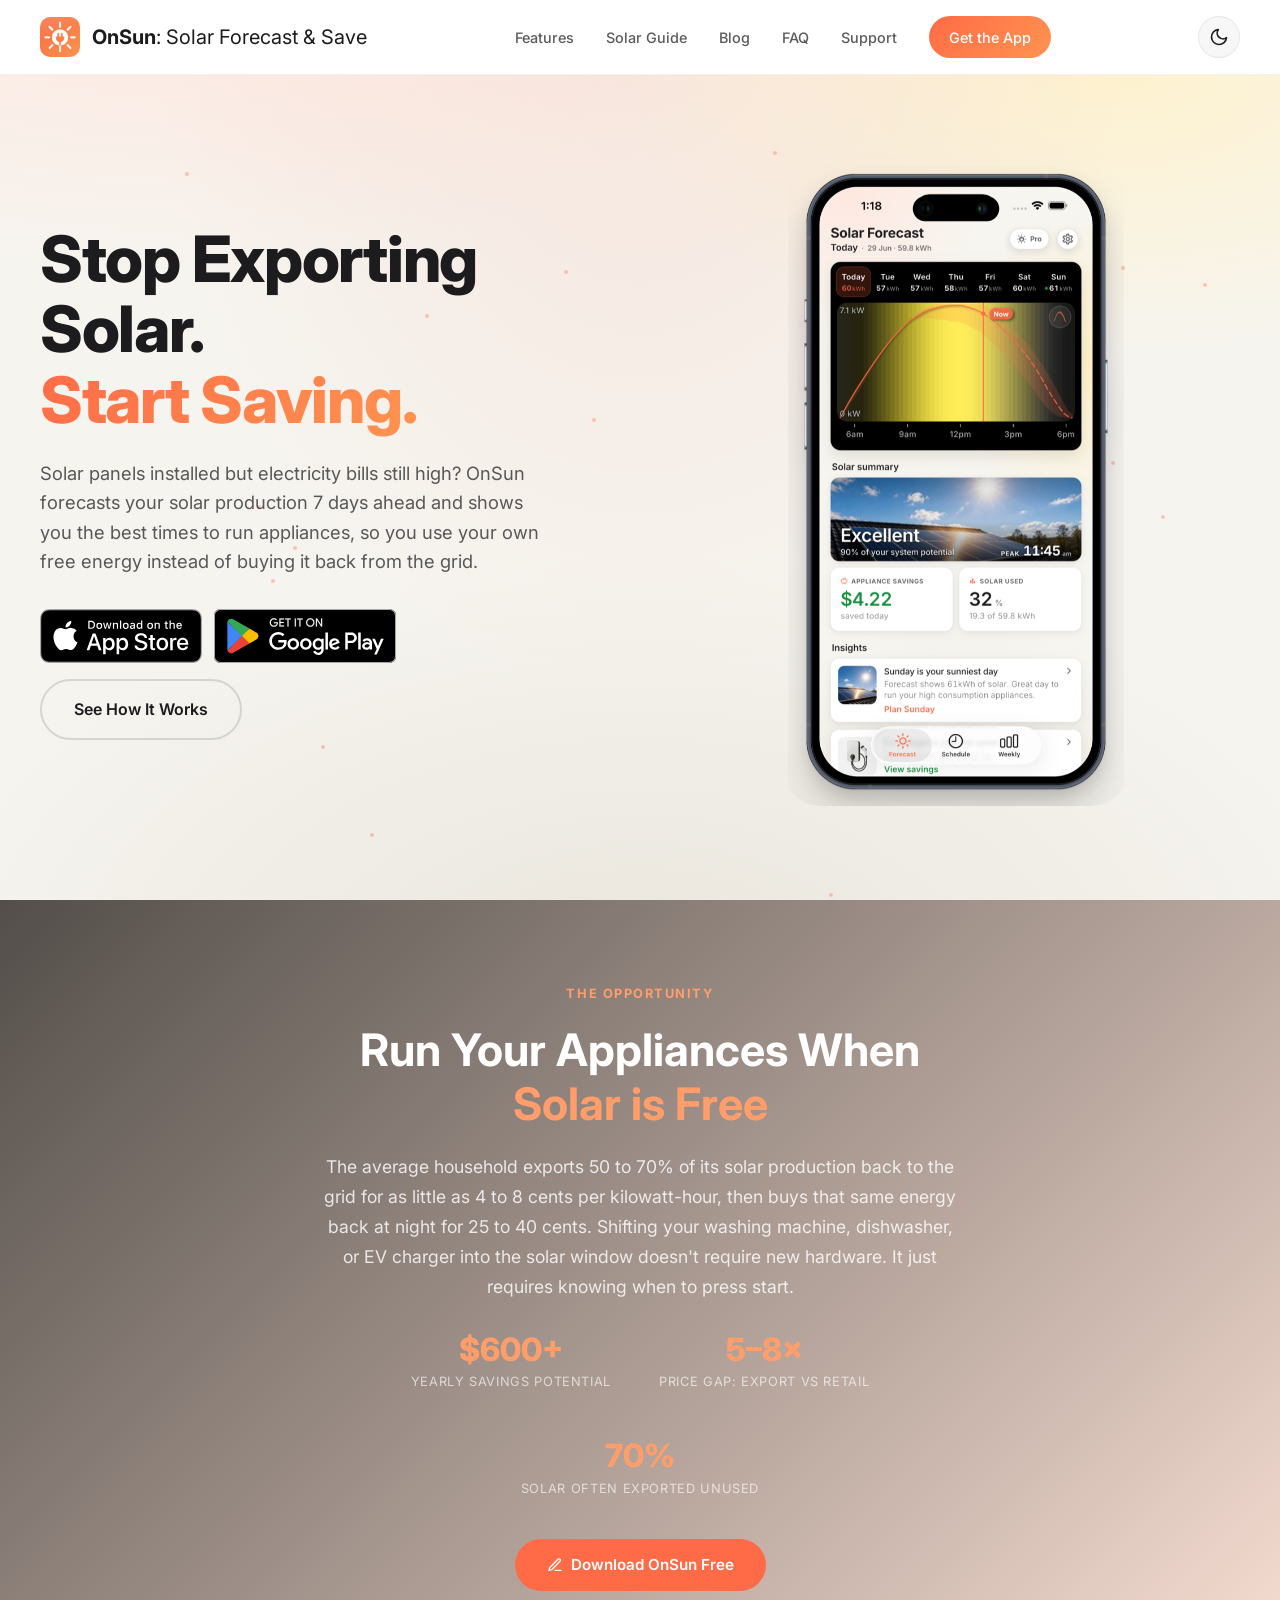
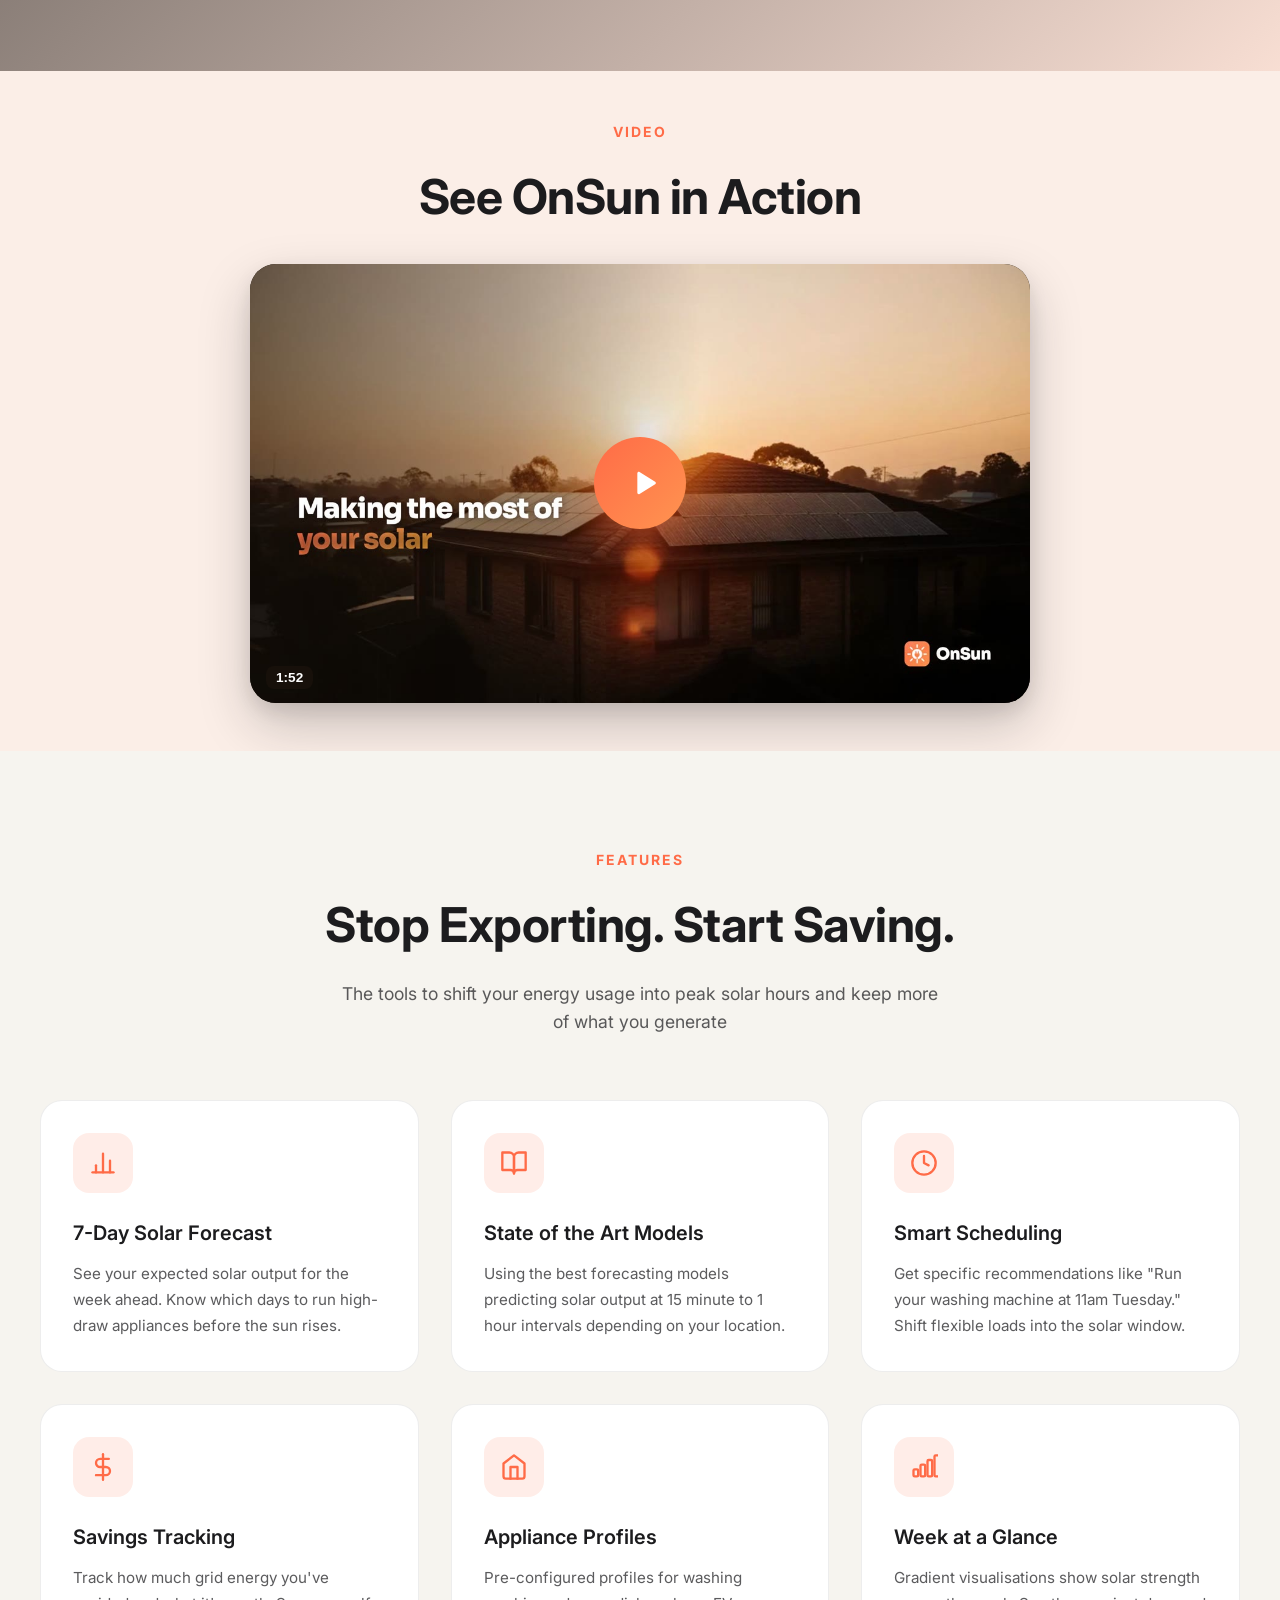
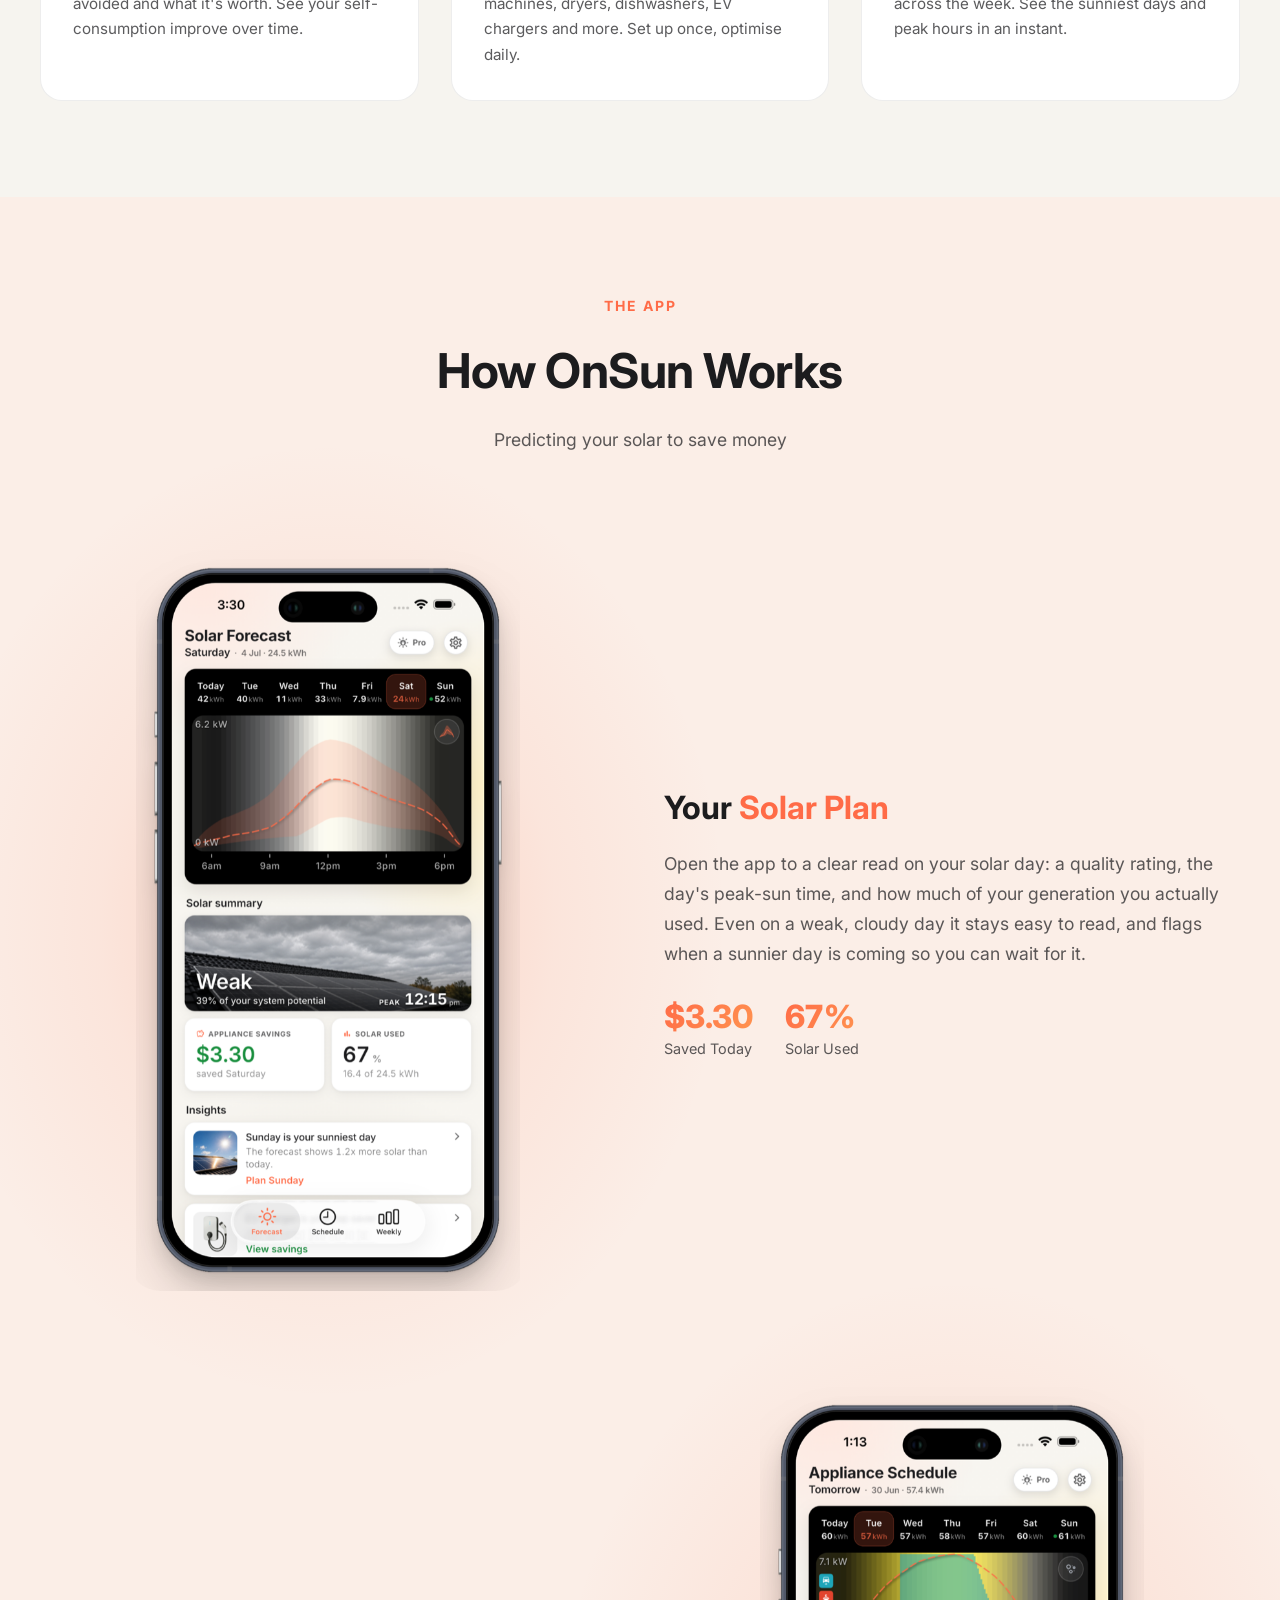
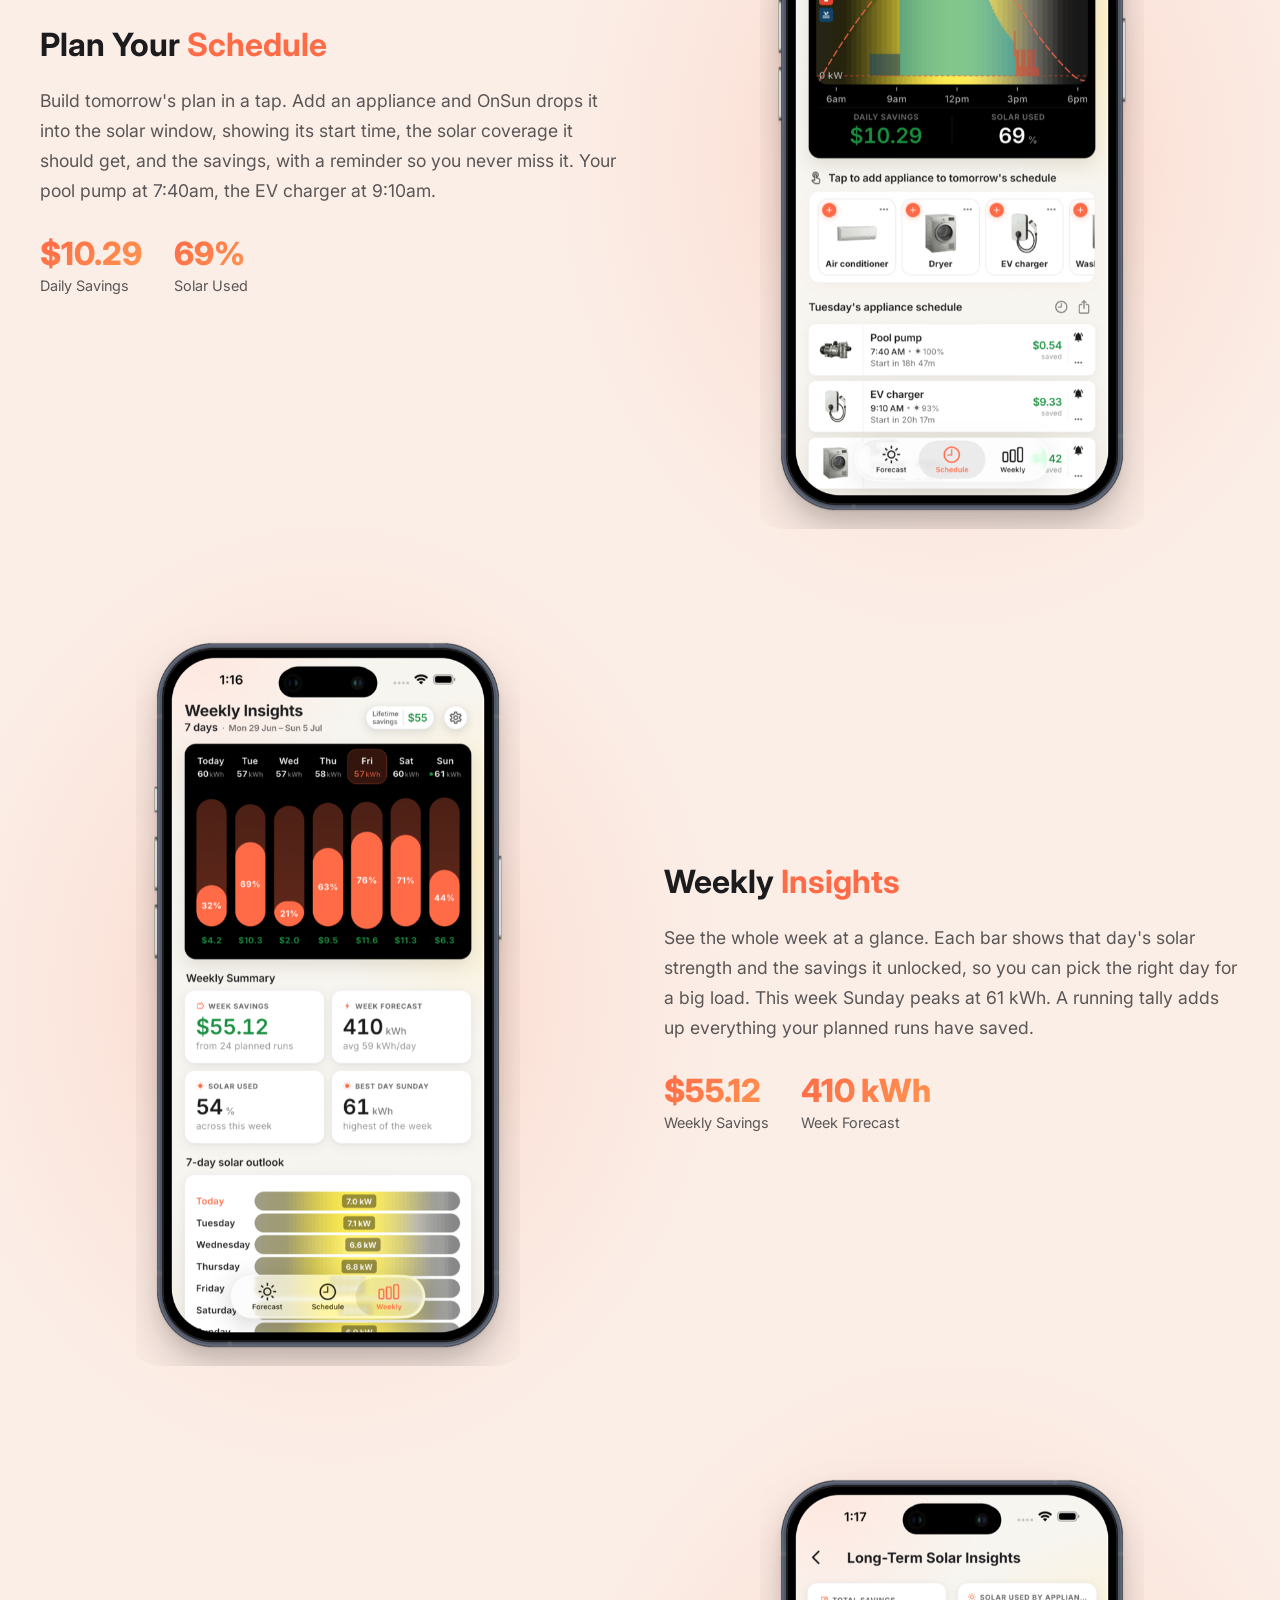
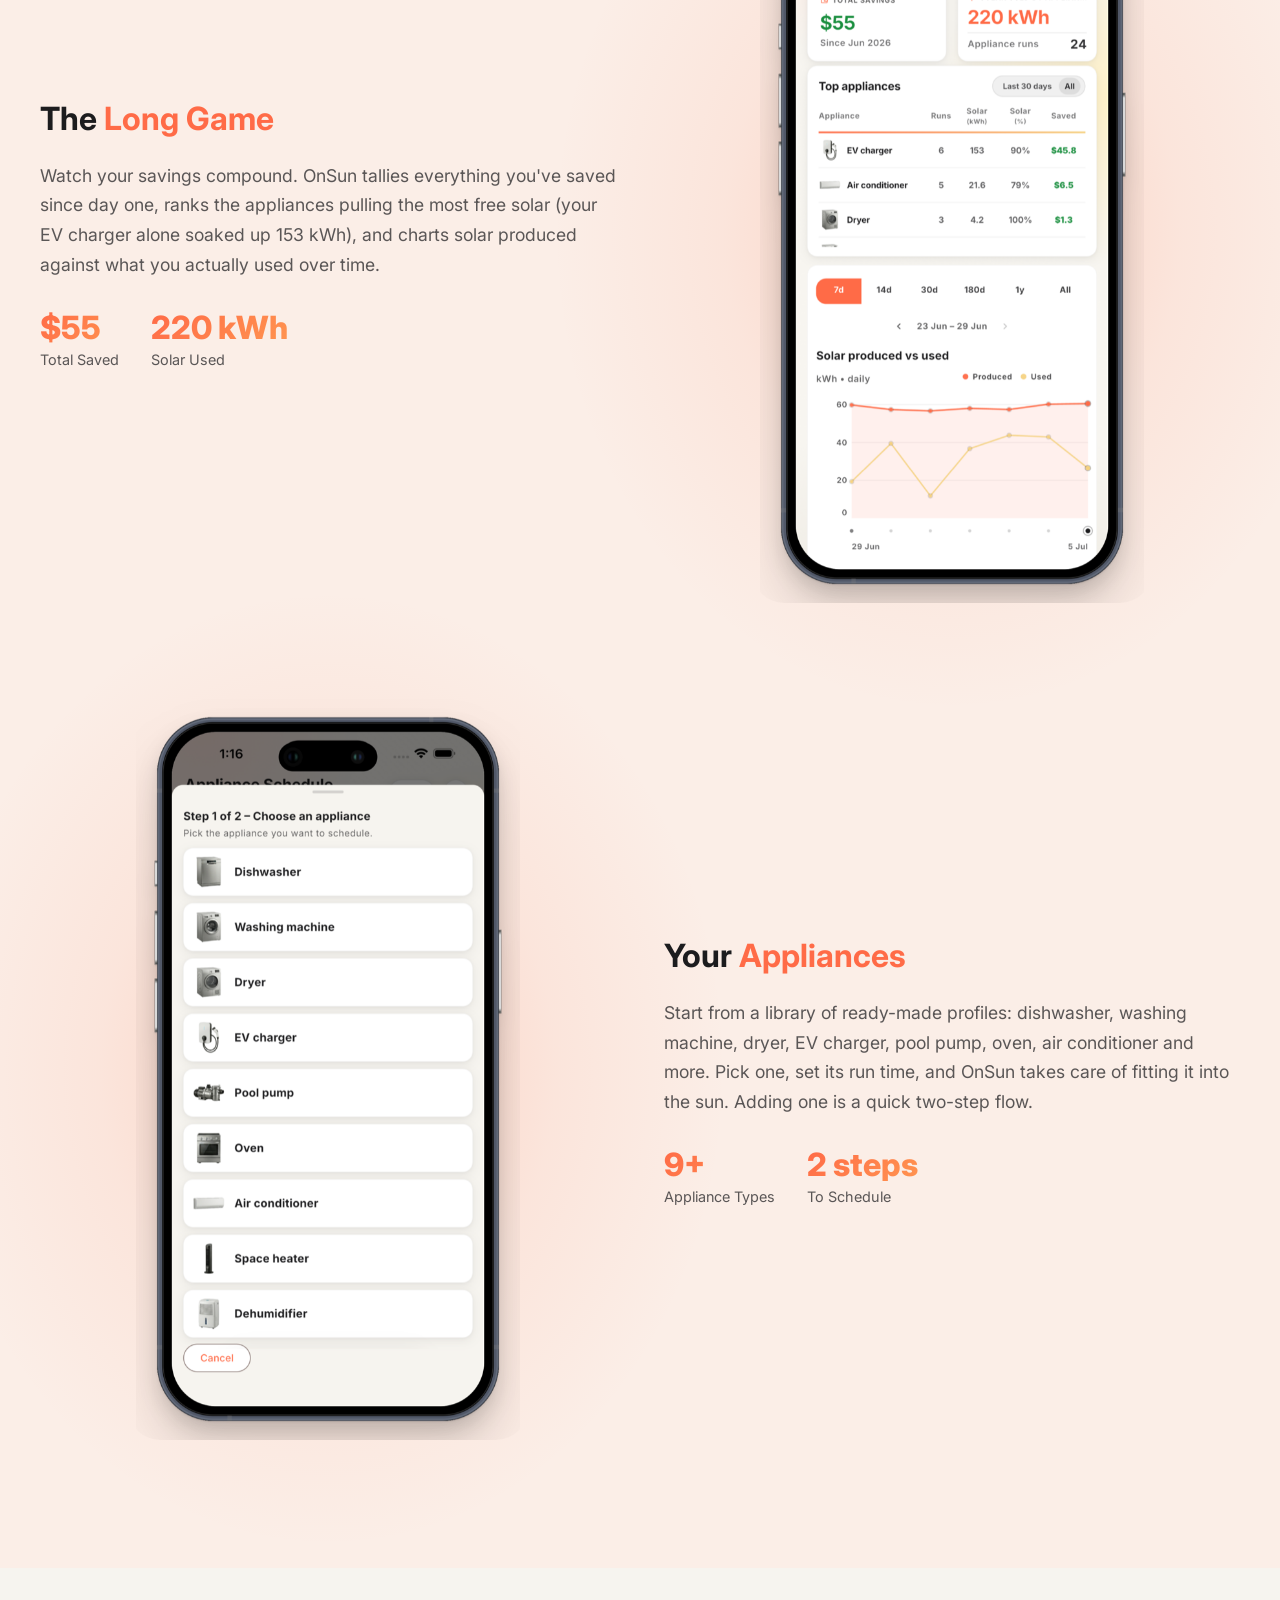
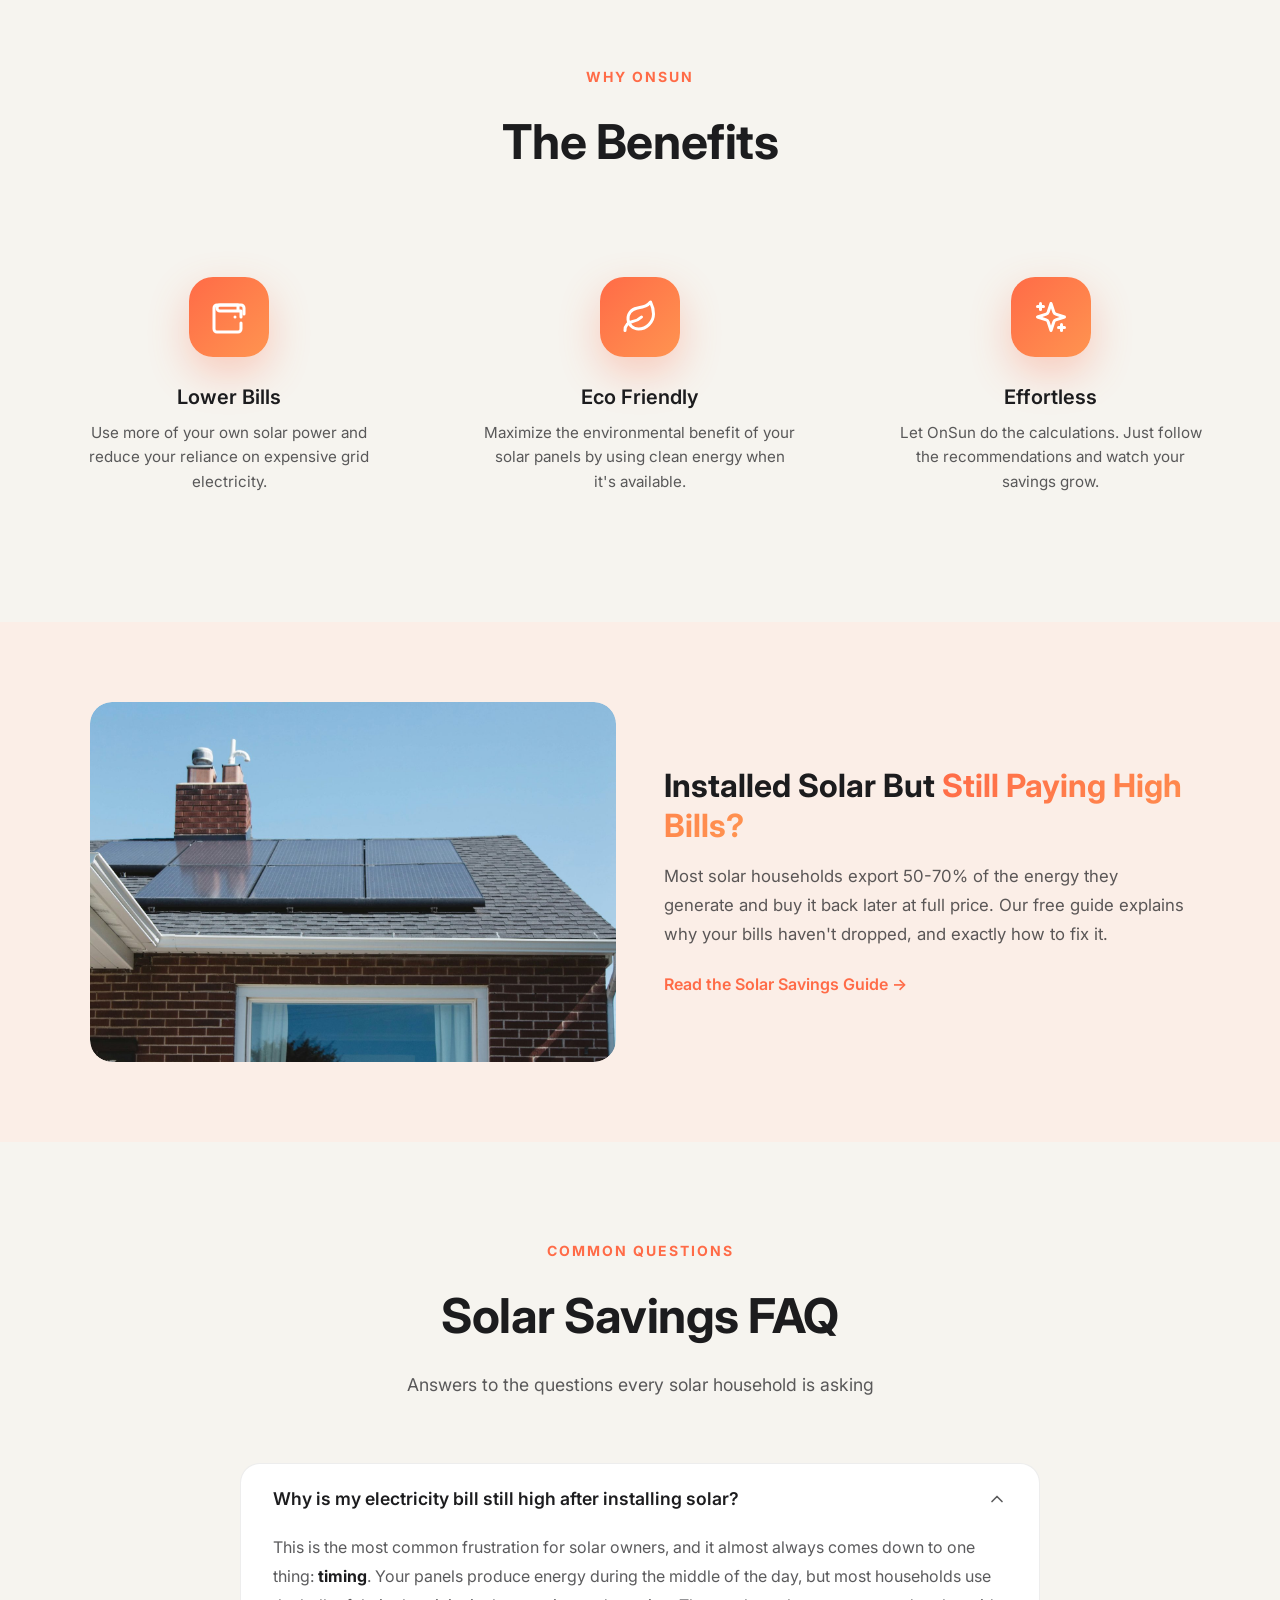
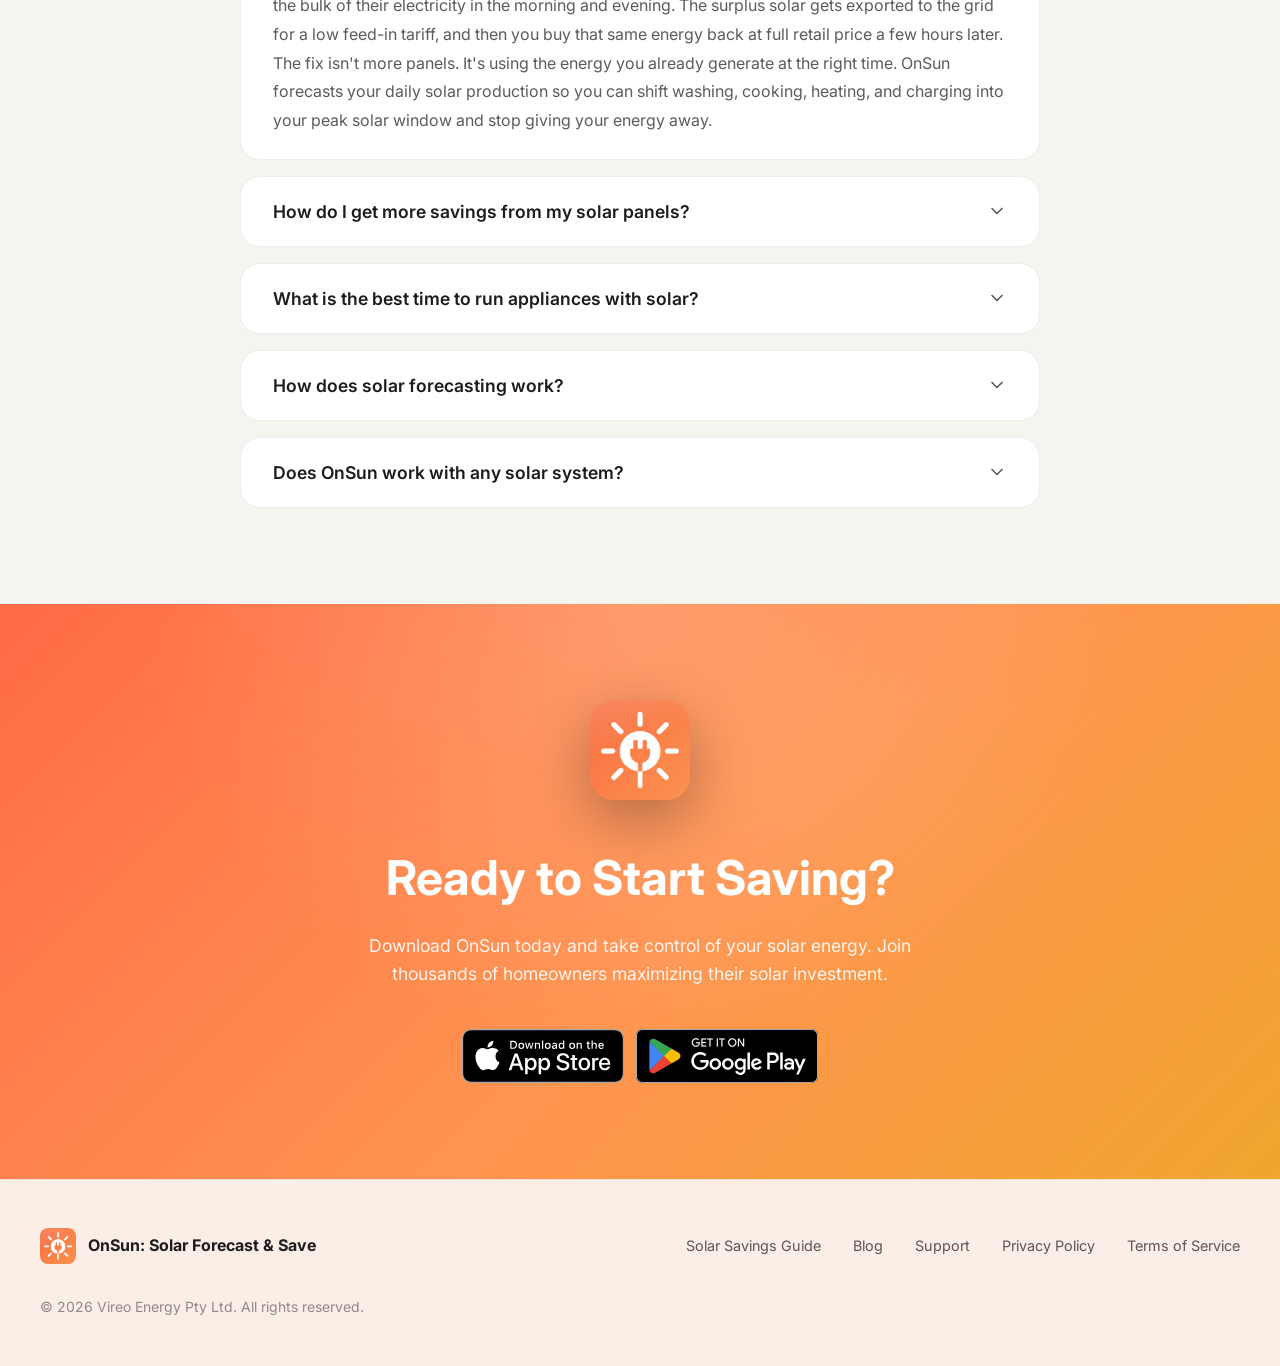
==== commit ad22381e: "feat: add structured data for VideoObject and promo video section to index.html - Introduced structu" ====
--- a/index.html
+++ b/index.html
@@ -144,6 +144,29 @@
     }
     </script>
 
+    <!-- Structured Data - VideoObject -->
+    <script type="application/ld+json">
+    {
+      "@context": "https://schema.org",
+      "@type": "VideoObject",
+      "name": "OnSun: See Your Solar Before It Happens",
+      "description": "OnSun forecasts your rooftop solar hour by hour, up to 7 days ahead, and matches each appliance's power profile to the sunniest window in your week. Load the dishwasher tonight and it runs in tomorrow's sun.",
+      "thumbnailUrl": "https://onsun.app/assets/video-poster.jpg",
+      "uploadDate": "2026-07-14",
+      "duration": "PT1M52S",
+      "contentUrl": "https://www.youtube.com/watch?v=HiJs6lR7ing",
+      "embedUrl": "https://www.youtube-nocookie.com/embed/HiJs6lR7ing",
+      "publisher": {
+        "@type": "Organization",
+        "name": "OnSun",
+        "logo": {
+          "@type": "ImageObject",
+          "url": "https://onsun.app/assets/logo-light.png"
+        }
+      }
+    }
+    </script>
+
     <!-- Social Media Meta Tags for LinkedIn, Twitter, Facebook -->
     <meta property="og:title" content="OnSun: Solar Forecast App | Stop Paying High Electricity Bills">
     <meta property="og:description" content="Still paying high electricity bills after installing solar? OnSun forecasts your solar output 7 days ahead and suggests the best times to run your appliances. Works with any solar system worldwide.">
@@ -182,7 +205,7 @@
             <a href="index.html" class="nav-logo">
                 <img class="logo-light" src="assets/logo-light.png" alt="OnSun solar forecast app logo" width="400" height="400" loading="lazy">
                 <img class="logo-dark" src="assets/logo-dark.png" alt="OnSun solar forecast app logo" width="400" height="400" loading="lazy">
-                <span>OnSun: Solar Forecast & Save</span>
+                <span><strong>OnSun</strong>: Solar Forecast & Save</span>
             </a>
             <div class="nav-links" id="nav-links">
                 <a href="#features" class="nav-link-item">Features</a>
@@ -274,6 +297,40 @@
         </div>
     </section>
 
+    <!-- Promo Video Section -->
+    <section class="promo-video" id="video">
+        <style>
+            .promo-video { padding: 3rem 1.5rem; background: var(--bg-secondary); }
+            .promo-video-container { max-width: 780px; margin: 0 auto; }
+            .promo-video-title { text-align: center; margin-bottom: 1.75rem; }
+            .promo-video-frame { position: relative; aspect-ratio: 16 / 9; border-radius: var(--r-hero, 26px); overflow: hidden; background: #1a120b; box-shadow: 0 22px 52px rgba(28, 28, 30, 0.22), 0 8px 18px rgba(28, 28, 30, 0.10); }
+            [data-theme="dark"] .promo-video-frame { box-shadow: 0 12px 30px rgba(0, 0, 0, 0.55), 0 0 20px rgba(255, 255, 255, 0.09); }
+            .promo-video-frame iframe { position: absolute; inset: 0; width: 100%; height: 100%; border: 0; }
+            .promo-video-poster { position: absolute; inset: 0; width: 100%; height: 100%; padding: 0; border: 0; cursor: pointer; background: none; }
+            .promo-video-poster img { position: absolute; inset: 0; width: 100%; height: 100%; object-fit: cover; }
+            .promo-video-play { position: absolute; top: 50%; left: 50%; transform: translate(-50%, -50%); width: 92px; height: 92px; border-radius: 999px; background: var(--gradient-accent, linear-gradient(135deg, #ff6b47 0%, #ff9450 100%)); display: flex; align-items: center; justify-content: center; box-shadow: var(--shadow-coral, 0 16px 40px rgba(255, 107, 71, 0.3)); transition: transform 0.2s ease; }
+            .promo-video-poster:hover .promo-video-play { transform: translate(-50%, -50%) scale(1.08); }
+            .promo-video-play svg { width: 34px; height: 34px; margin-left: 5px; fill: #ffffff; }
+            .promo-video-duration { position: absolute; left: 16px; bottom: 14px; background: rgba(26, 18, 11, 0.75); color: #ffffff; font-weight: 600; font-size: 0.85rem; padding: 4px 10px; border-radius: 8px; }
+        </style>
+        <div class="promo-video-container">
+            <div class="promo-video-title animate-on-scroll">
+                <div class="section-tag">Video</div>
+                <h2 class="section-title">See OnSun in Action</h2>
+            </div>
+            <div class="promo-video-frame animate-on-scroll">
+                <button type="button" class="promo-video-poster" aria-label="Play the OnSun promo video"
+                    onclick="gtag('event', 'video_play', {'event_category': 'engagement', 'event_label': 'promo_video'}); var vc = window.matchMedia('(max-width: 820px)').matches ? 1 : 0; this.parentElement.innerHTML = '&lt;iframe src=&quot;https://www.youtube-nocookie.com/embed/HiJs6lR7ing?autoplay=1&amp;rel=0&amp;cc_load_policy=0&amp;controls=' + vc + '&quot; title=&quot;OnSun promo video&quot; allow=&quot;accelerometer; autoplay; clipboard-write; encrypted-media; gyroscope; picture-in-picture; web-share&quot; allowfullscreen&gt;&lt;/iframe&gt;';">
+                    <img src="assets/video-poster.jpg" alt="OnSun promo video: see your solar before it happens" loading="lazy" width="1280" height="720">
+                    <span class="promo-video-play" aria-hidden="true">
+                        <svg viewBox="0 0 24 24"><path d="M8 5.14v13.72c0 .8.87 1.3 1.56.9l11-6.86a1.05 1.05 0 0 0 0-1.8l-11-6.86c-.69-.4-1.56.1-1.56.9z"/></svg>
+                    </span>
+                    <span class="promo-video-duration" aria-hidden="true">1:52</span>
+                </button>
+            </div>
+        </div>
+    </section>
+
     <!-- Features Section -->
     <section class="features" id="features">
         <div class="features-container">
@@ -370,7 +427,7 @@
         <div class="showcase-container">
             <div class="section-header animate-on-scroll">
                 <div class="section-tag">The App</div>
-                <h2 class="section-title">See OnSun in Action</h2>
+                <h2 class="section-title">How OnSun Works</h2>
                 <p class="section-subtitle">
                     Predicting your solar to save money
                 </p>
--- a/assets/css/onsun.css
+++ b/assets/css/onsun.css
@@ -214,7 +214,8 @@
 
 .nav-logo { display: flex; align-items: center; gap: 0.75rem; text-decoration: none; }
 .nav-logo img { width: 40px; height: 40px; border-radius: 10px; }
-.nav-logo span { font-weight: 600; font-size: 1.25rem; color: var(--text-primary); }
+.nav-logo span { font-weight: 400; font-size: 1.25rem; color: var(--text-primary); }
+.nav-logo span strong { font-weight: 700; }
 
 /* Theme-aware app logo: light (Angular Gold) shows on the light theme, dark
    (Abyss Bloom) on the dark theme. Both are full-bleed square icons rounded
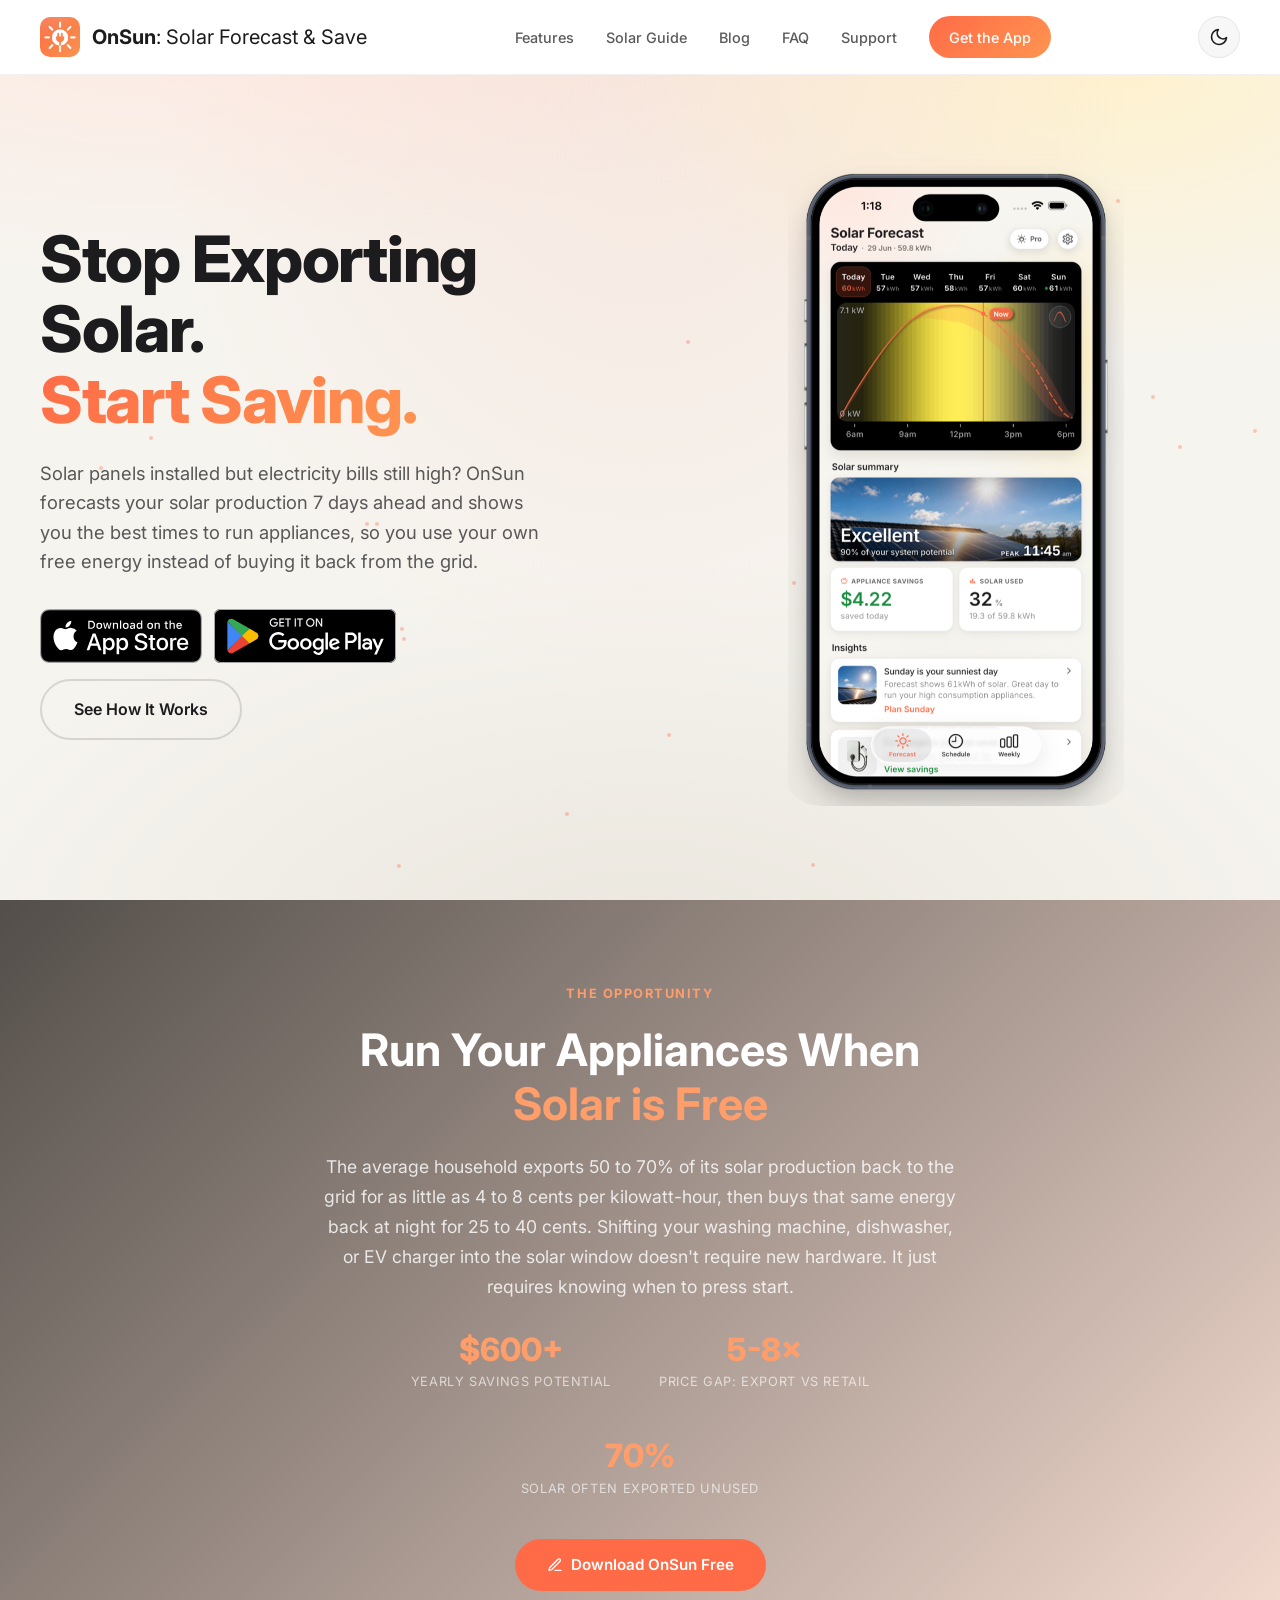
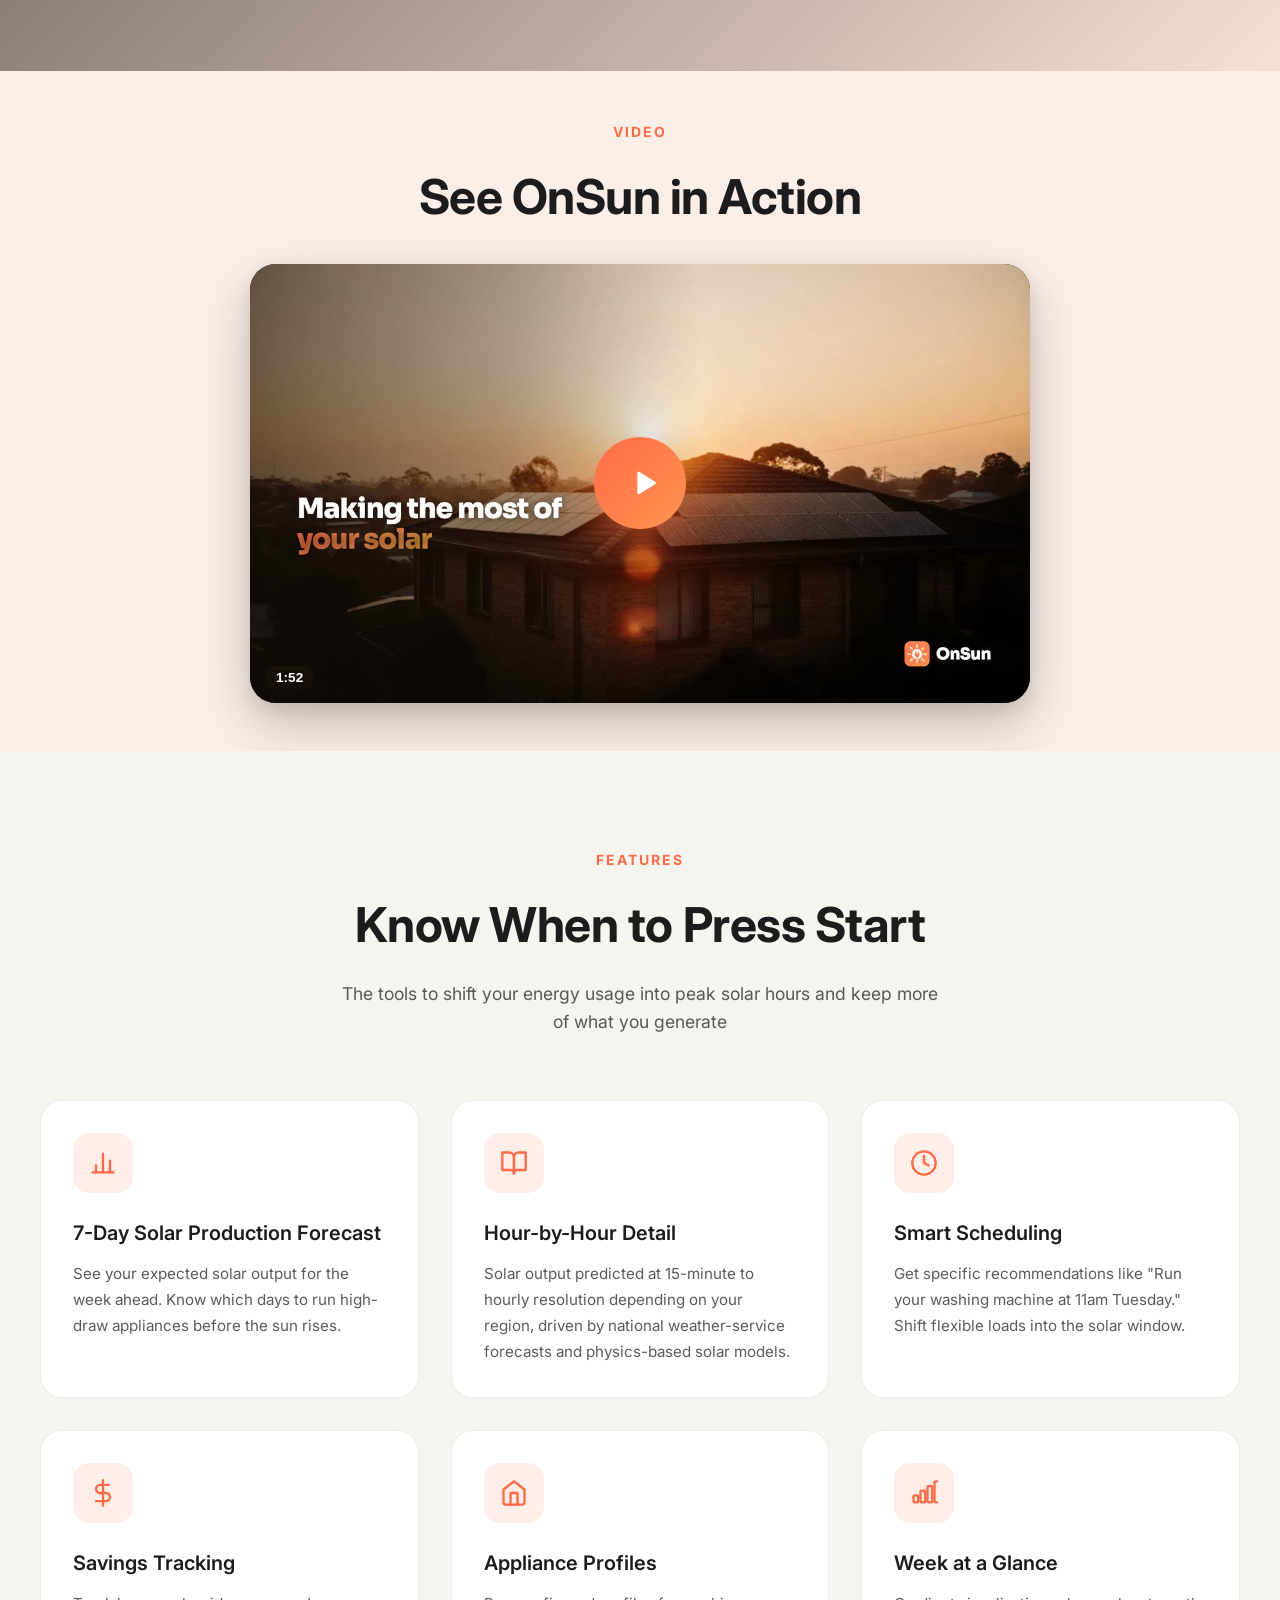
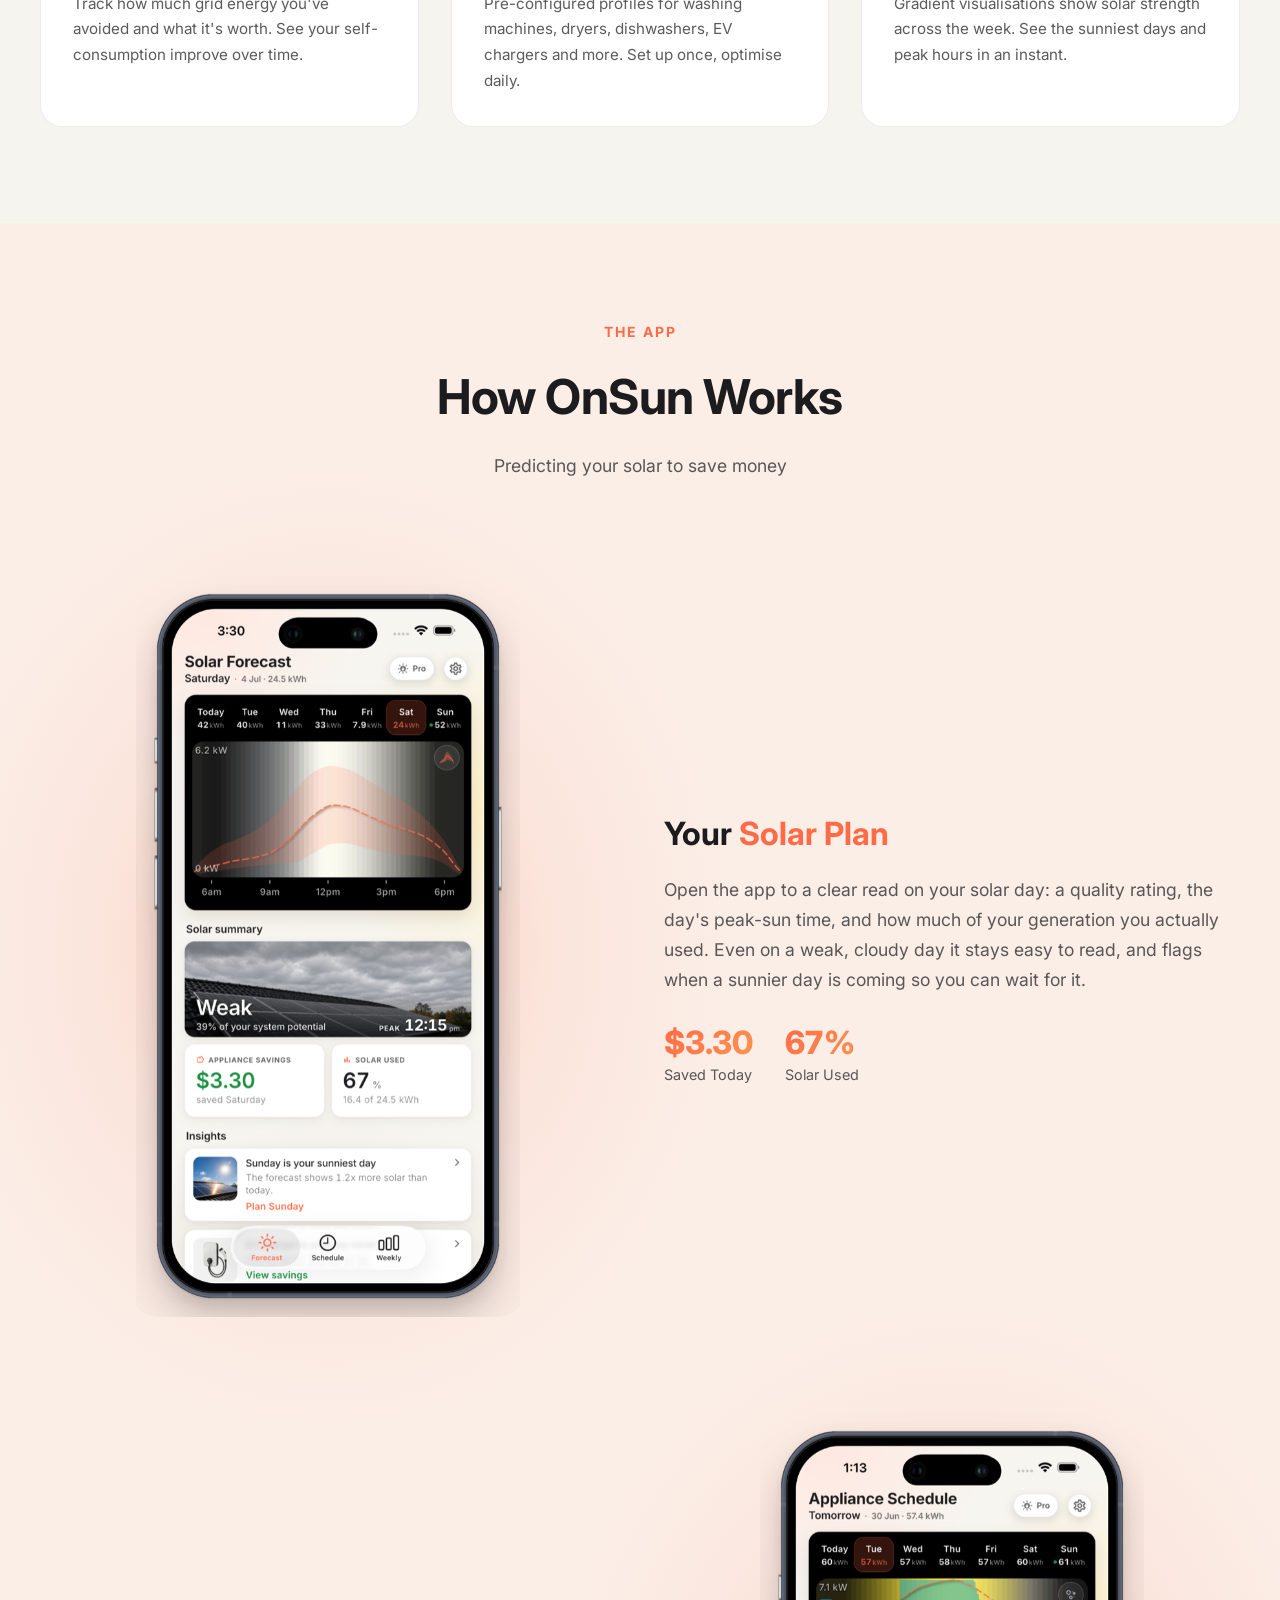
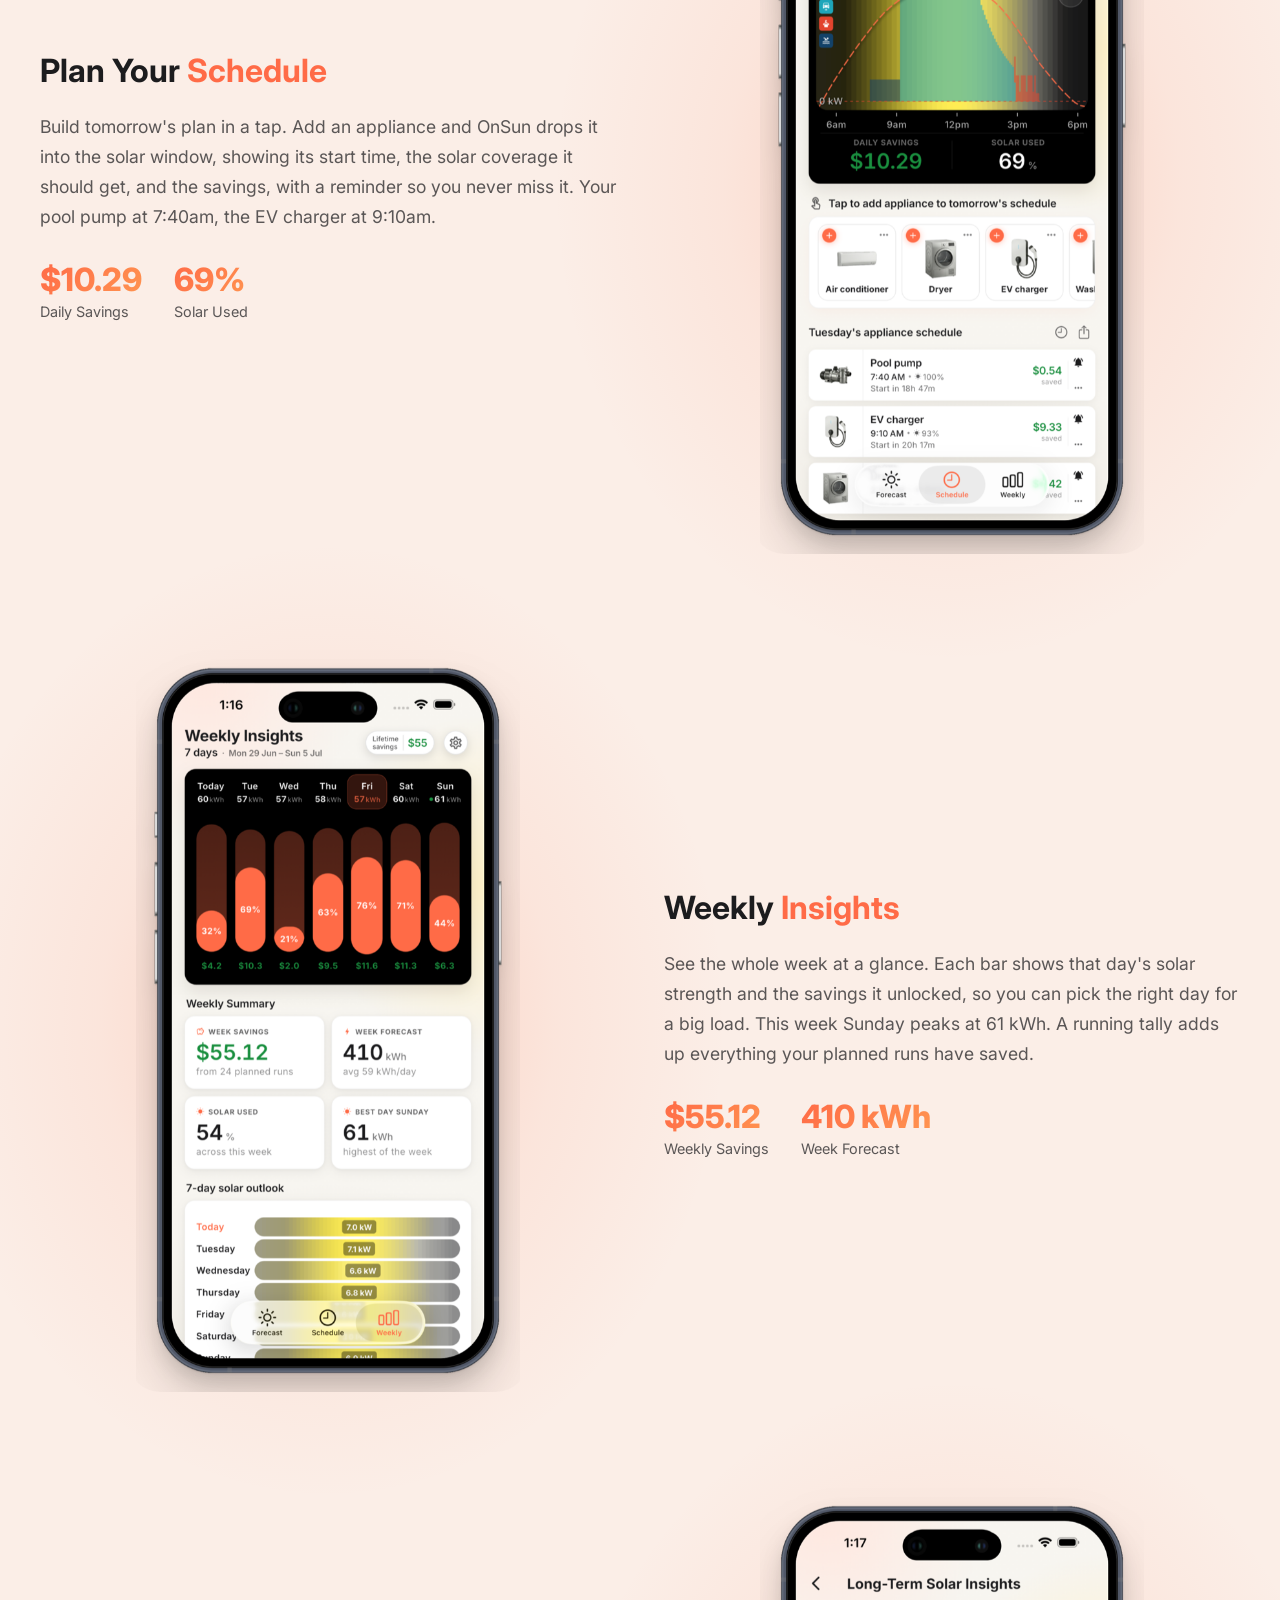
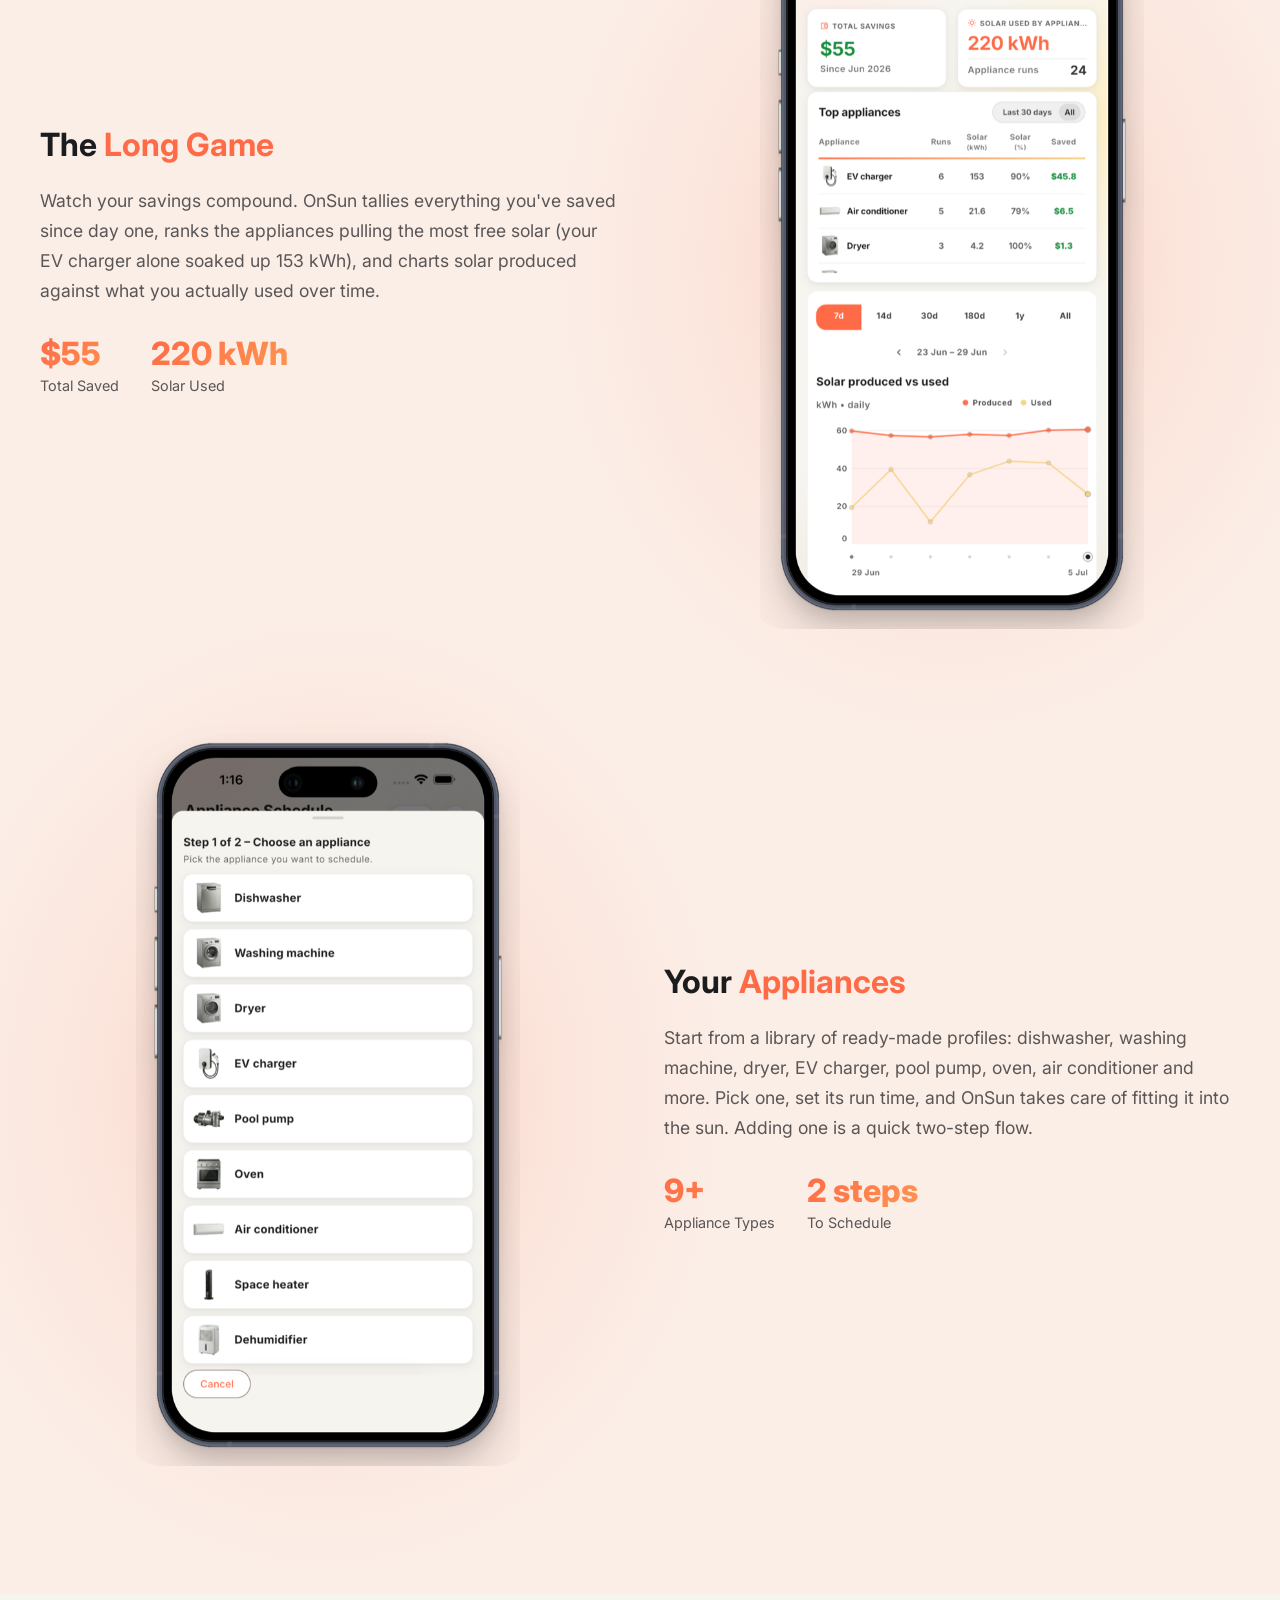
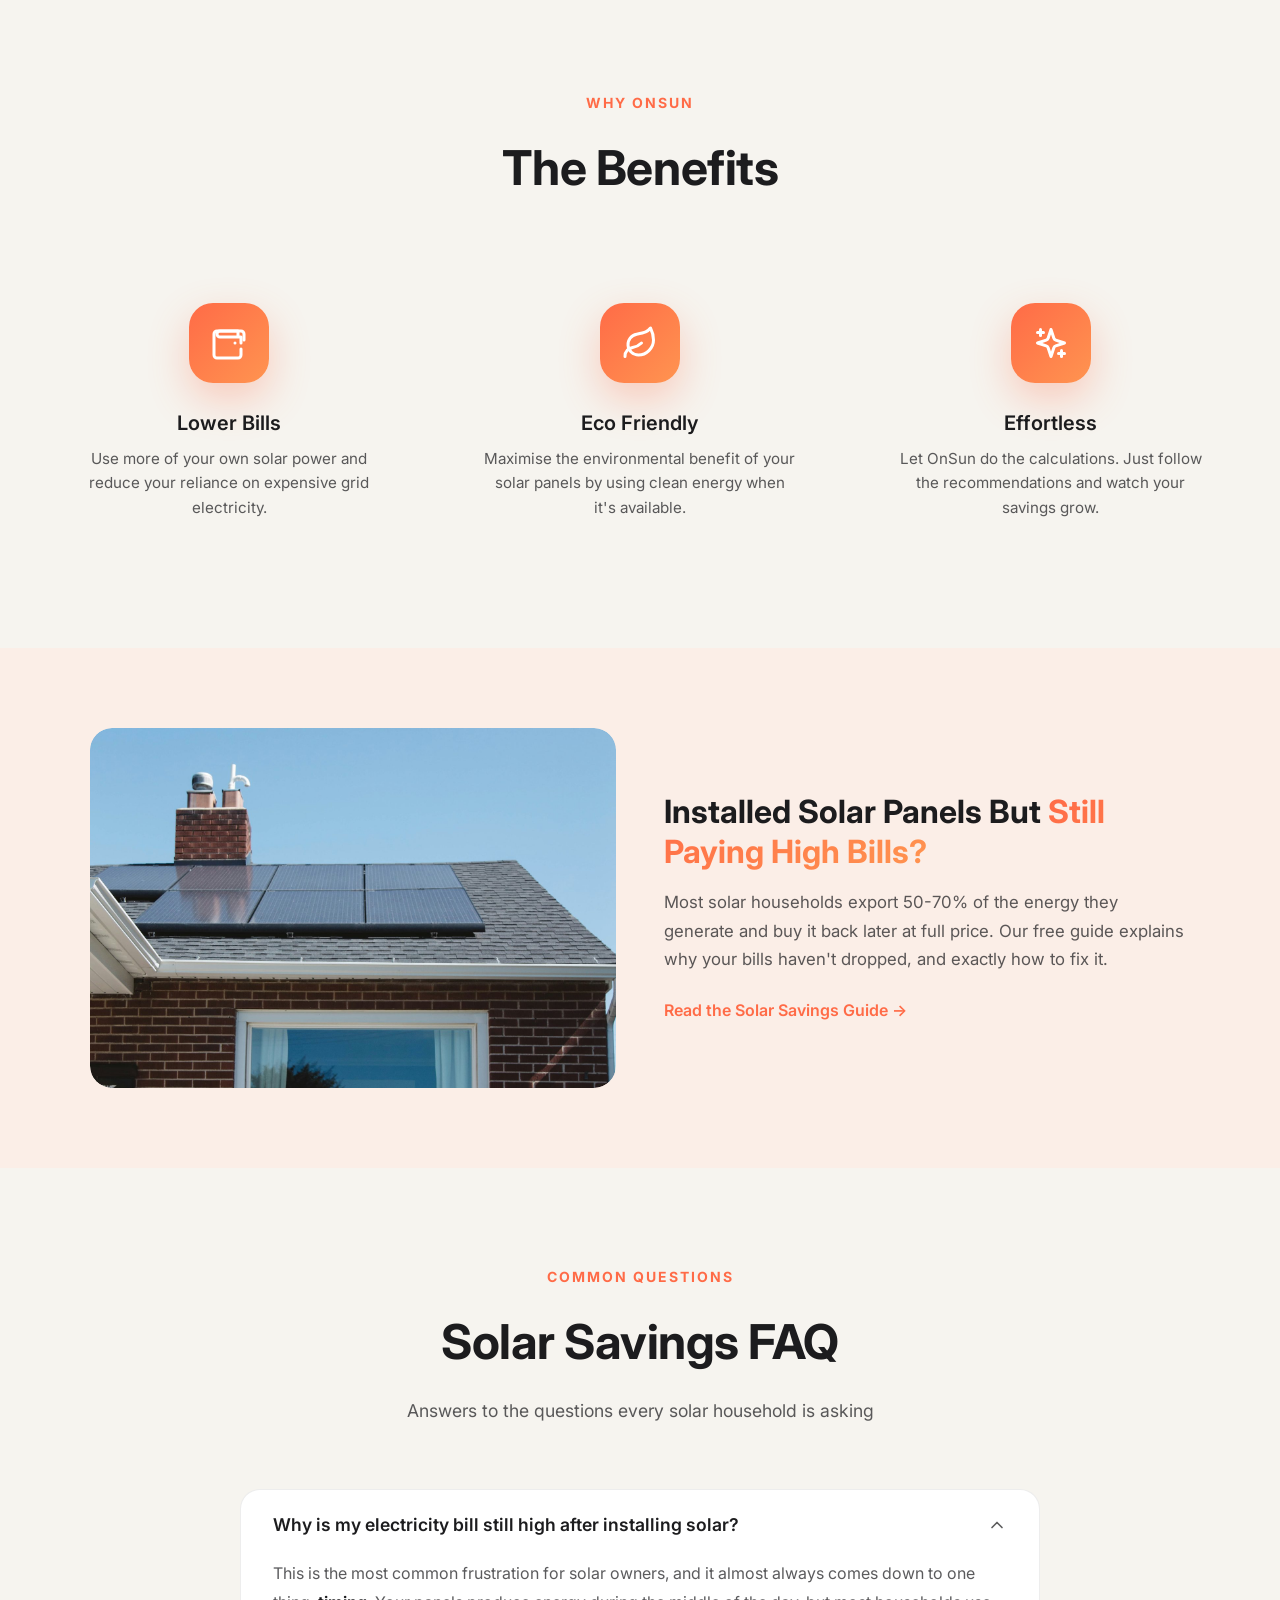
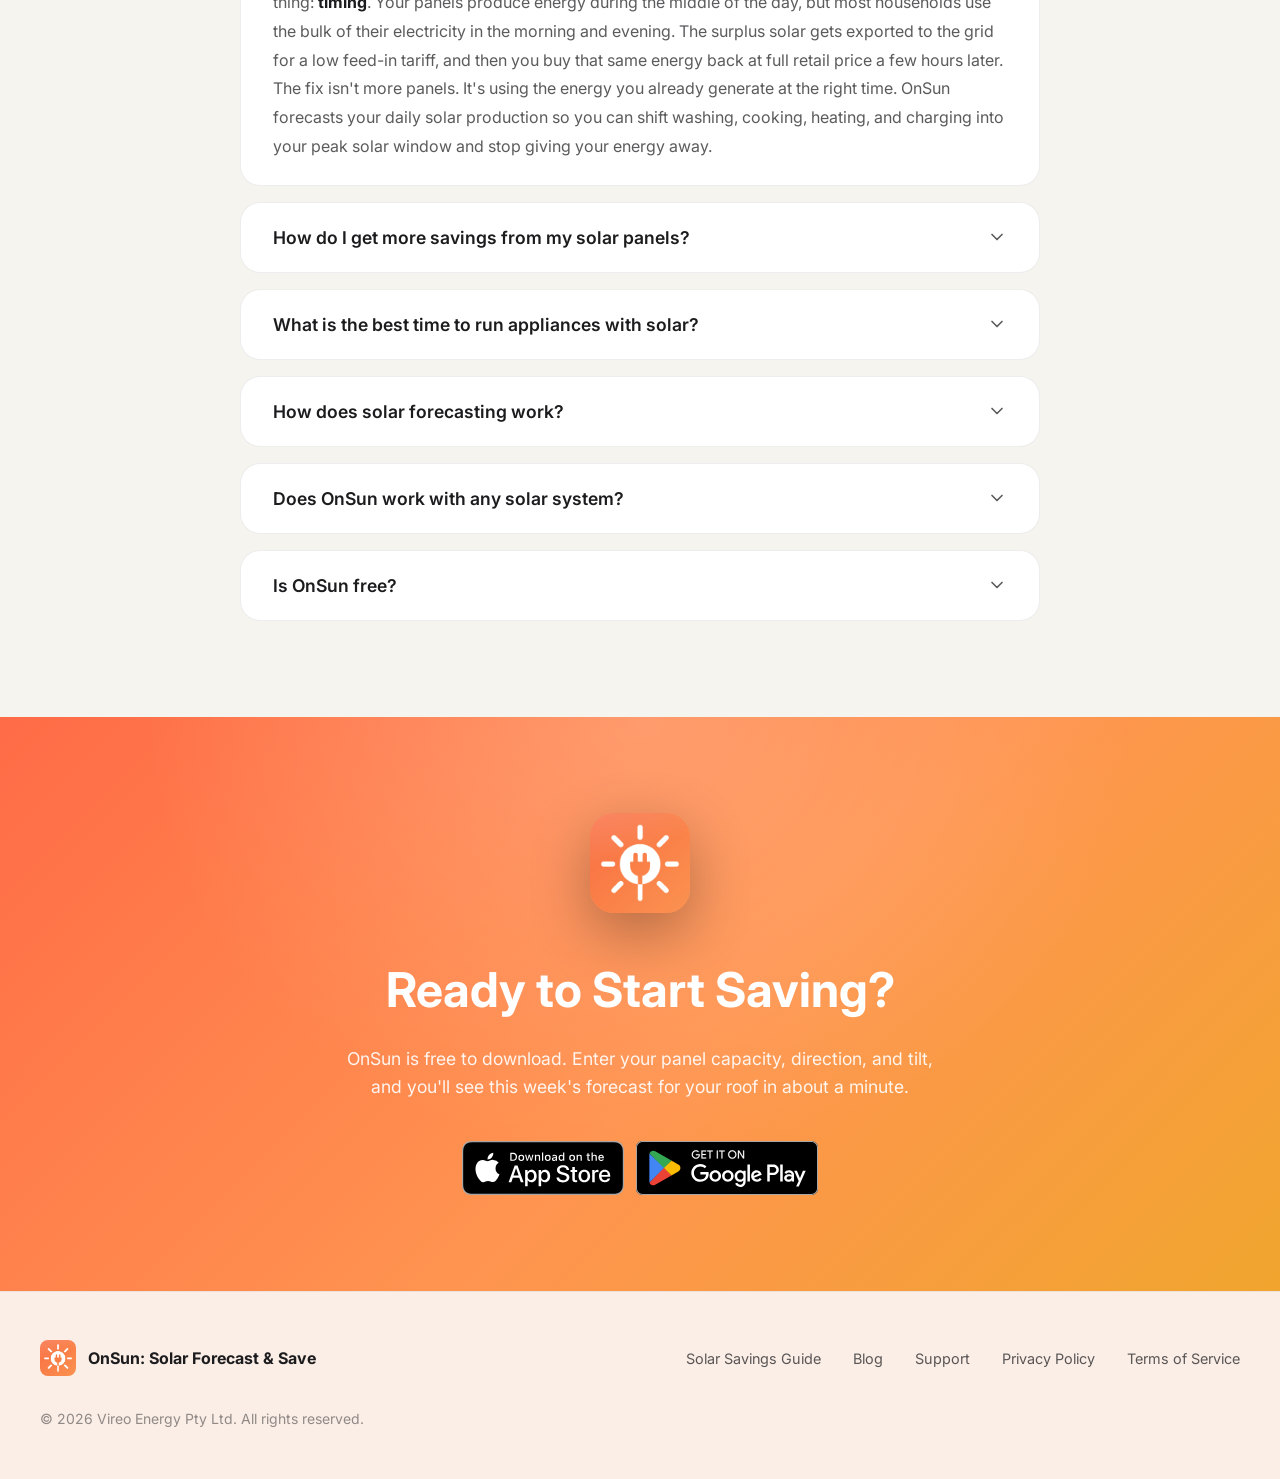
==== commit 1daa660a: "content: accuracy, SEO and AI-readability pass across homepage and blog - Honest free-tier wording (" ====
--- a/index.html
+++ b/index.html
@@ -16,11 +16,11 @@
     <meta charset="UTF-8">
     <meta name="viewport" content="width=device-width, initial-scale=1.0">
     <meta name="theme-color" content="#ffffff">
-    <title>OnSun: Solar Forecast App | Stop Paying High Electricity Bills</title>
+    <title>OnSun: Solar Forecast App | Schedule Appliances, Cut Bills</title>
 
     <!-- SEO Meta Tags -->
     <meta name="description" content="See your solar before it happens. OnSun forecasts your panels' output hour by hour, 7 days ahead, so you run appliances on your own sun and cut your bill.">
-    <meta name="keywords" content="solar forecast app, high electricity bill solar, why is my solar not saving money, solar panel savings, best time to use appliances with solar, solar self-consumption, reduce electricity bill, solar energy planner, solar production forecast, solar forecasting, solar app Australia, solar app UK, solar app USA, solar savings calculator, solar power optimizer, when to run appliances solar, solar export problem, maximize solar savings, electricity bill too high, solar panels not saving money">
+    <meta name="keywords" content="solar forecast app, solar panel savings, best time to run appliances with solar, solar self-consumption, solar production forecast, reduce electricity bill, feed-in tariff, solar app">
     <meta name="robots" content="index, follow, max-snippet:-1, max-image-preview:large">
     <meta name="author" content="Vireo Energy Pty Ltd">
     <link rel="canonical" href="https://onsun.app/">
@@ -35,8 +35,8 @@
     {
       "@context": "https://schema.org",
       "@type": "SoftwareApplication",
-      "name": "OnSun: Solar Forecast App",
-      "description": "Stop paying high electricity bills. OnSun forecasts your solar production 7 days ahead so you can plan the best times to run appliances for maximum free energy.",
+      "name": "OnSun: Solar Forecast & Save",
+      "description": "OnSun forecasts your solar production up to 7 days ahead and recommends the best times to run appliances, so you use more of your own solar and buy less from the grid.",
       "url": "https://onsun.app",
       "applicationCategory": "UtilitiesApplication",
       "operatingSystem": "iOS, Android",
@@ -44,12 +44,7 @@
         "@type": "Offer",
         "price": "0",
         "priceCurrency": "USD",
-        "description": "Free to download. See your 7-day solar forecast and the best times to run each appliance."
-      },
-      "aggregateRating": {
-        "@type": "AggregateRating",
-        "ratingValue": "5.0",
-        "ratingCount": "2"
+        "description": "Free to download with a 3-day solar forecast and two appliances. OnSun Pro unlocks the full 7-day forecast and unlimited appliances."
       },
       "author": {
         "@type": "Organization",
@@ -65,12 +60,7 @@
       "@type": "WebSite",
       "name": "OnSun",
       "url": "https://onsun.app",
-      "description": "Solar forecast app that helps households reduce electricity bills by scheduling appliances during peak solar production hours.",
-      "potentialAction": {
-        "@type": "SearchAction",
-        "target": "https://onsun.app/?q={search_term_string}",
-        "query-input": "required name=search_term_string"
-      }
+      "description": "Solar forecast app that helps households reduce electricity bills by scheduling appliances during peak solar production hours."
     }
     </script>
 
@@ -97,7 +87,7 @@
           "name": "Why is my electricity bill still high after installing solar?",
           "acceptedAnswer": {
             "@type": "Answer",
-            "text": "Most solar households export 50-70% of the energy they generate back to the grid, often for a fraction of the retail price. Your panels produce the most power midday, but your home typically uses the most energy in the morning and evening. This timing mismatch means you're buying expensive grid power at night while giving away cheap solar during the day. OnSun solves this by forecasting your solar output 7 days ahead and suggesting the best times to run appliances so you can use your own free energy instead."
+            "text": "This is the most common frustration for solar owners, and it almost always comes down to one thing: timing. Your panels produce energy during the middle of the day, but most households use the bulk of their electricity in the morning and evening. The surplus solar gets exported to the grid for a low feed-in tariff, and then you buy that same energy back at full retail price a few hours later. The fix isn't more panels. It's using the energy you already generate at the right time. OnSun forecasts your daily solar production so you can shift washing, cooking, heating, and charging into your peak solar window and stop giving your energy away."
           }
         },
         {
@@ -105,7 +95,7 @@
           "name": "How do I get more savings from my solar panels?",
           "acceptedAnswer": {
             "@type": "Answer",
-            "text": "The single biggest thing you can do is increase your self-consumption: the percentage of solar energy you actually use in your home rather than exporting to the grid. Shift energy-hungry appliances like washing machines, dishwashers, dryers, pool pumps, and EV chargers into your peak solar window (typically 9am-3pm). OnSun gives you a personalised 7-day solar forecast and recommends the best times to run each appliance, so you can capture more of the energy your panels produce."
+            "text": "The most impactful thing you can do is increase your self-consumption rate: the percentage of solar energy you use in your home rather than exporting to the grid. Most households sit at 25-35% self-consumption without trying. By shifting flexible loads like washing machines, dryers, dishwashers, pool pumps, and EV chargers into the solar window, you can push this to 60-80%. That's the difference between saving a few dollars a week and saving several hundred dollars a year. OnSun makes this easy by giving you a 7-day production forecast and recommending the best times to schedule each appliance based on your specific system and local weather."
           }
         },
         {
@@ -113,7 +103,15 @@
           "name": "What is the best time to run appliances with solar?",
           "acceptedAnswer": {
             "@type": "Answer",
-            "text": "As a general rule, the best time is between 10am and 2pm when solar production peaks. But the optimal window changes every day based on cloud cover, season, and your panel orientation. On overcast days the window may be narrower or shifted. OnSun uses real-time weather and solar irradiance data to forecast your specific production curve, then recommends the best time to start each appliance for maximum solar coverage."
+            "text": "The textbook answer is 10am to 3pm, and on a clear summer day that's broadly right. But the real answer changes every day. Cloud cover, season, panel orientation, and even shading from nearby trees all affect when your panels produce the most energy. A partly cloudy day might have a narrow 2-hour window of strong production, while a clear winter day might peak earlier or later than summer. OnSun uses detailed weather and solar irradiance data for your exact location to predict your production curve each day. Instead of guessing, you get a specific recommendation like 'Run your washing machine at 11am Wednesday' to help you hit the solar window."
+          }
+        },
+        {
+          "@type": "Question",
+          "name": "How does solar forecasting work?",
+          "acceptedAnswer": {
+            "@type": "Answer",
+            "text": "Solar forecasting combines several data sources to predict how much electricity your panels will produce. It starts with weather forecasts (cloud cover, temperature, and humidity), then factors in your panel specifications (size, tilt, orientation) and your geographic location to calculate expected solar irradiance. OnSun uses forecasting models that predict output at 15-minute to 1-hour intervals depending on your location. The result is a personalised production curve for each day of the coming week, so you can plan your energy usage around the sun rather than guessing."
           }
         },
         {
@@ -121,7 +119,15 @@
           "name": "Does OnSun work with any solar system?",
           "acceptedAnswer": {
             "@type": "Answer",
-            "text": "Yes. OnSun works with any grid-connected solar PV system regardless of brand, inverter type, or panel size. You don't need any special hardware or monitoring equipment. OnSun uses the same commercial-grade solar irradiance models trusted by energy utilities and grid operators, now made accessible for individual households. Just enter your system details (panel capacity, roof orientation, and tilt angle) and OnSun's state-of-the-art forecasting engine calculates your expected production using high-resolution satellite data and physics-based solar models calibrated to your exact location. It works in Australia, the United States, the United Kingdom, Europe, and anywhere in the world where solar panels are installed. Whether you have a 3kW system on a townhouse or a 15kW array on a large home, OnSun gives you the forecast accuracy previously only available to commercial solar operators."
+            "text": "Yes. OnSun works with any grid-connected solar PV system regardless of brand, inverter type, or panel size. You don't need any special hardware or monitoring equipment. Just enter your system details (panel capacity, roof orientation, and tilt angle) and OnSun forecasts your expected production using national weather-model data and a physics-based solar model calibrated to your exact location. It works in Australia, the United States, the United Kingdom, Europe, and anywhere in the world where solar panels are installed. A 3kW system on a townhouse or a 15kW array on a large home both run through the same forecasting engine."
+          }
+        },
+        {
+          "@type": "Question",
+          "name": "Is OnSun free?",
+          "acceptedAnswer": {
+            "@type": "Answer",
+            "text": "Yes. OnSun is free to download, and the free version includes a 3-day solar forecast and up to two appliances, which is enough to see how much good timing changes your savings. An optional OnSun Pro subscription unlocks the full 7-day forecast and unlimited appliances. There's no hardware to buy and nothing to wire up. Enter your system details and you're set up in about a minute."
           }
         }
       ]
@@ -168,7 +174,7 @@
     </script>
 
     <!-- Social Media Meta Tags for LinkedIn, Twitter, Facebook -->
-    <meta property="og:title" content="OnSun: Solar Forecast App | Stop Paying High Electricity Bills">
+    <meta property="og:title" content="OnSun: Solar Forecast App | Schedule Appliances, Cut Bills">
     <meta property="og:description" content="Still paying high electricity bills after installing solar? OnSun forecasts your solar output 7 days ahead and suggests the best times to run your appliances. Works with any solar system worldwide.">
     <meta property="og:image" content="https://onsun.app/assets/og-onsun.png">
     <meta property="og:image:width" content="1200">
@@ -180,7 +186,7 @@
 
     <!-- Twitter Card -->
     <meta name="twitter:card" content="summary_large_image">
-    <meta name="twitter:title" content="OnSun: Solar Forecast App | Stop Paying High Electricity Bills">
+    <meta name="twitter:title" content="OnSun: Solar Forecast App | Schedule Appliances, Cut Bills">
     <meta name="twitter:description" content="Still paying high electricity bills after installing solar? OnSun forecasts your solar output 7 days ahead and suggests the best times to run your appliances. Works with any solar system worldwide.">
     <meta name="twitter:image" content="https://onsun.app/assets/og-onsun.png">
     
@@ -203,8 +209,8 @@
     <nav id="navbar">
         <div class="nav-container">
             <a href="index.html" class="nav-logo">
-                <img class="logo-light" src="assets/logo-light.png" alt="OnSun solar forecast app logo" width="400" height="400" loading="lazy">
-                <img class="logo-dark" src="assets/logo-dark.png" alt="OnSun solar forecast app logo" width="400" height="400" loading="lazy">
+                <img class="logo-light" src="assets/logo-light.png" alt="OnSun solar forecast app logo" width="400" height="400">
+                <img class="logo-dark" src="assets/logo-dark.png" alt="OnSun solar forecast app logo" width="400" height="400">
                 <span><strong>OnSun</strong>: Solar Forecast & Save</span>
             </a>
             <div class="nav-links" id="nav-links">
@@ -261,7 +267,7 @@
             </div>
             <div class="hero-visual">
                 <div class="phone-mockup">
-                    <img class="logo-light" src="assets/screen-forecast-light.png" alt="OnSun app showing a 7-day solar forecast with estimated savings and solar usage" width="720" height="1334">
+                    <img class="logo-light" src="assets/screen-forecast-light.png" alt="OnSun app showing a 7-day solar forecast with estimated savings and solar usage" width="720" height="1334" fetchpriority="high">
                     <img class="logo-dark" src="assets/screen-forecast-dark.png" alt="OnSun app in dark mode showing a 7-day solar forecast with estimated savings and solar usage" width="720" height="1334">
                 </div>
             </div>
@@ -282,7 +288,7 @@
                     <div class="photo-stat-label">Yearly savings potential</div>
                 </div>
                 <div class="photo-stat">
-                    <div class="photo-stat-value">5–8×</div>
+                    <div class="photo-stat-value">5-8×</div>
                     <div class="photo-stat-label">Price gap: export vs retail</div>
                 </div>
                 <div class="photo-stat">
@@ -336,7 +342,7 @@
         <div class="features-container">
             <div class="section-header animate-on-scroll">
                 <div class="section-tag">Features</div>
-                <h2 class="section-title">Stop Exporting. Start Saving.</h2>
+                <h2 class="section-title">Know When to Press Start</h2>
                 <p class="section-subtitle">
                     The tools to shift your energy usage into peak solar hours and keep more of what you generate
                 </p>
@@ -351,7 +357,7 @@
                             <path d="M3 20h18"></path>
                         </svg>
                     </div>
-                    <h3 class="feature-title">7-Day Solar Forecast</h3>
+                    <h3 class="feature-title">7-Day Solar Production Forecast</h3>
                     <p class="feature-description">
                         See your expected solar output for the week ahead. Know which days to run high-draw appliances before the sun rises.
                     </p>
@@ -363,9 +369,9 @@
                             <path d="M22 3h-6a4 4 0 0 0-4 4v14a3 3 0 0 1 3-3h7z"></path>
                         </svg>
                     </div>
-                    <h3 class="feature-title">State of the Art Models</h3>
+                    <h3 class="feature-title">Hour-by-Hour Detail</h3>
                     <p class="feature-description">
-                        Using the best forecasting models predicting solar output at 15 minute to 1 hour intervals depending on your location.
+                        Solar output predicted at 15-minute to hourly resolution depending on your region, driven by national weather-service forecasts and physics-based solar models.
                     </p>
                 </div>
                 <div class="feature-card animate-on-scroll">
@@ -582,7 +588,7 @@
                         </svg>
                     </div>
                     <h3 class="benefit-title">Eco Friendly</h3>
-                    <p class="benefit-description">Maximize the environmental benefit of your solar panels by using clean energy when it's available.</p>
+                    <p class="benefit-description">Maximise the environmental benefit of your solar panels by using clean energy when it's available.</p>
                 </div>
                 <div class="benefit-item animate-on-scroll">
                     <div class="benefit-icon">
@@ -608,7 +614,7 @@
                 <img src="assets/vivint-solar-9CalgkSRZb8-unsplash.jpg" alt="Home with rooftop solar panels and landscaped garden on a sunny day" width="3361" height="5041" loading="lazy">
             </div>
             <div class="guide-banner-content">
-                <h2>Installed Solar But <span>Still Paying High Bills?</span></h2>
+                <h2>Installed Solar Panels But <span>Still Paying High Bills?</span></h2>
                 <p>
                     Most solar households export 50-70% of the energy they generate and buy it back later at full price. Our free guide explains why your bills haven't dropped, and exactly how to fix it.
                 </p>
@@ -660,7 +666,7 @@
                     </button>
                     <div class="faq-answer">
                         <div class="faq-answer-inner">
-                            The textbook answer is 10am to 2pm, and on a clear summer day that's broadly right. But the real answer changes every day. Cloud cover, season, panel orientation, and even shading from nearby trees all affect when your panels produce the most energy. A partly cloudy day might have a narrow 2-hour window of strong production, while a clear winter day might peak earlier or later than summer. OnSun uses detailed weather and solar irradiance data for your exact location to predict your production curve each day. Instead of guessing, you get a specific recommendation like "Run your washing machine at 11am Wednesday" to help you hit the solar window.
+                            The textbook answer is 10am to 3pm, and on a clear summer day that's broadly right. But the real answer changes every day. Cloud cover, season, panel orientation, and even shading from nearby trees all affect when your panels produce the most energy. A partly cloudy day might have a narrow 2-hour window of strong production, while a clear winter day might peak earlier or later than summer. OnSun uses detailed weather and solar irradiance data for your exact location to predict your production curve each day. Instead of guessing, you get a specific recommendation like "Run your washing machine at 11am Wednesday" to help you hit the solar window.
                         </div>
                     </div>
                 </div>
@@ -672,7 +678,7 @@
                     </button>
                     <div class="faq-answer">
                         <div class="faq-answer-inner">
-                            Solar forecasting combines several data sources to predict how much electricity your panels will produce. It starts with weather forecasts (cloud cover, temperature, and humidity), then factors in your panel specifications (size, tilt, orientation) and your geographic location to calculate expected solar irradiance. OnSun uses state-of-the-art forecasting models that predict output at 15-minute to 1-hour intervals depending on your location. The result is a personalised production curve for each day of the coming week, so you can plan your energy usage around the sun rather than guessing.
+                            Solar forecasting combines several data sources to predict how much electricity your panels will produce. It starts with weather forecasts (cloud cover, temperature, and humidity), then factors in your panel specifications (size, tilt, orientation) and your geographic location to calculate expected solar irradiance. OnSun uses forecasting models that predict output at 15-minute to 1-hour intervals depending on your location. The result is a personalised production curve for each day of the coming week, so you can plan your energy usage around the sun rather than guessing.
                         </div>
                     </div>
                 </div>
@@ -684,7 +690,19 @@
                     </button>
                     <div class="faq-answer">
                         <div class="faq-answer-inner">
-                            Yes. OnSun works with any grid-connected solar PV system regardless of brand, inverter type, or panel size. You don't need any special hardware or monitoring equipment. OnSun uses the same commercial-grade solar irradiance models trusted by energy utilities and grid operators, now made accessible for individual households. Just enter your system details (panel capacity, roof orientation, and tilt angle) and OnSun's state-of-the-art forecasting engine calculates your expected production using high-resolution satellite data and physics-based solar models calibrated to your exact location. It works in Australia, the United States, the United Kingdom, Europe, and anywhere in the world where solar panels are installed. Whether you have a 3kW system on a townhouse or a 15kW array on a large home, OnSun delivers forecast accuracy previously only available to commercial solar operators.
+                            Yes. OnSun works with any grid-connected solar PV system regardless of brand, inverter type, or panel size. You don't need any special hardware or monitoring equipment. Just enter your system details (panel capacity, roof orientation, and tilt angle) and OnSun forecasts your expected production using national weather-model data and a physics-based solar model calibrated to your exact location. It works in Australia, the United States, the United Kingdom, Europe, and anywhere in the world where solar panels are installed. A 3kW system on a townhouse or a 15kW array on a large home both run through the same forecasting engine.
+                        </div>
+                    </div>
+                </div>
+
+                <div class="faq-item animate-on-scroll">
+                    <button class="faq-question" aria-expanded="false">
+                        <span>Is OnSun free?</span>
+                        <svg class="faq-chevron" viewBox="0 0 24 24" fill="none" stroke="currentColor" stroke-width="2" stroke-linecap="round" stroke-linejoin="round"><polyline points="6 9 12 15 18 9"></polyline></svg>
+                    </button>
+                    <div class="faq-answer">
+                        <div class="faq-answer-inner">
+                            Yes. OnSun is free to download, and the free version includes a <strong>3-day solar forecast and up to two appliances</strong>, which is enough to see how much good timing changes your savings. An optional OnSun Pro subscription unlocks the full 7-day forecast and unlimited appliances. There's no hardware to buy and nothing to wire up. Enter your system details and you're set up in about a minute.
                         </div>
                     </div>
                 </div>
@@ -699,7 +717,7 @@
             <img src="assets/logo-dark.png" alt="OnSun solar forecast app icon" class="download-logo logo-dark" width="400" height="400" loading="lazy">
             <h2 class="download-title">Ready to Start Saving?</h2>
             <p class="download-description">
-                Download OnSun today and take control of your solar energy. Join thousands of homeowners maximizing their solar investment.
+                OnSun is free to download. Enter your panel capacity, direction, and tilt, and you'll see this week's forecast for your roof in about a minute.
             </p>
             <div class="store-badges">
                 <a href="https://apps.apple.com/app/apple-store/id6758746647?pt=128390520&ct=website&mt=8" class="app-store-btn" target="_blank" onclick="gtag('event', 'app_store_click', {'event_category': 'download', 'event_label': location.pathname});">
--- a/assets/css/onsun.css
+++ b/assets/css/onsun.css
@@ -910,6 +910,12 @@
 .wrap td { color: var(--text-secondary); }
 .wrap tbody tr:nth-child(even) td { background: var(--surface-soft); }
 
+.article table { width: 100%; border-collapse: collapse; margin: 1.75rem 0; font-size: 0.95rem; }
+.article th, .article td { text-align: left; padding: 0.85rem 1rem; border: 1px solid var(--border); vertical-align: top; }
+.article th { background: var(--surface-soft); font-weight: 600; color: var(--text-primary); }
+.article td { color: var(--text-secondary); }
+.article tbody tr:nth-child(even) td { background: var(--surface-soft); }
+
 .contact-btn {
   display: inline-flex; align-items: center; gap: 0.5rem; margin-top: 0.75rem;
   padding: 0.75rem 1.5rem; background: var(--gradient-accent);
@@ -972,7 +978,7 @@
   .app-callout { flex-direction: column; text-align: center; }
   .blog-section { padding: 3rem 1.5rem 4rem; }
   .wrap { padding: 6.5rem 1.5rem 3rem; }
-  .wrap table { display: block; overflow-x: auto; white-space: nowrap; }
+  .wrap table, .article table { display: block; overflow-x: auto; white-space: nowrap; }
 }
 
 /* --------------------------------------------------------------------------
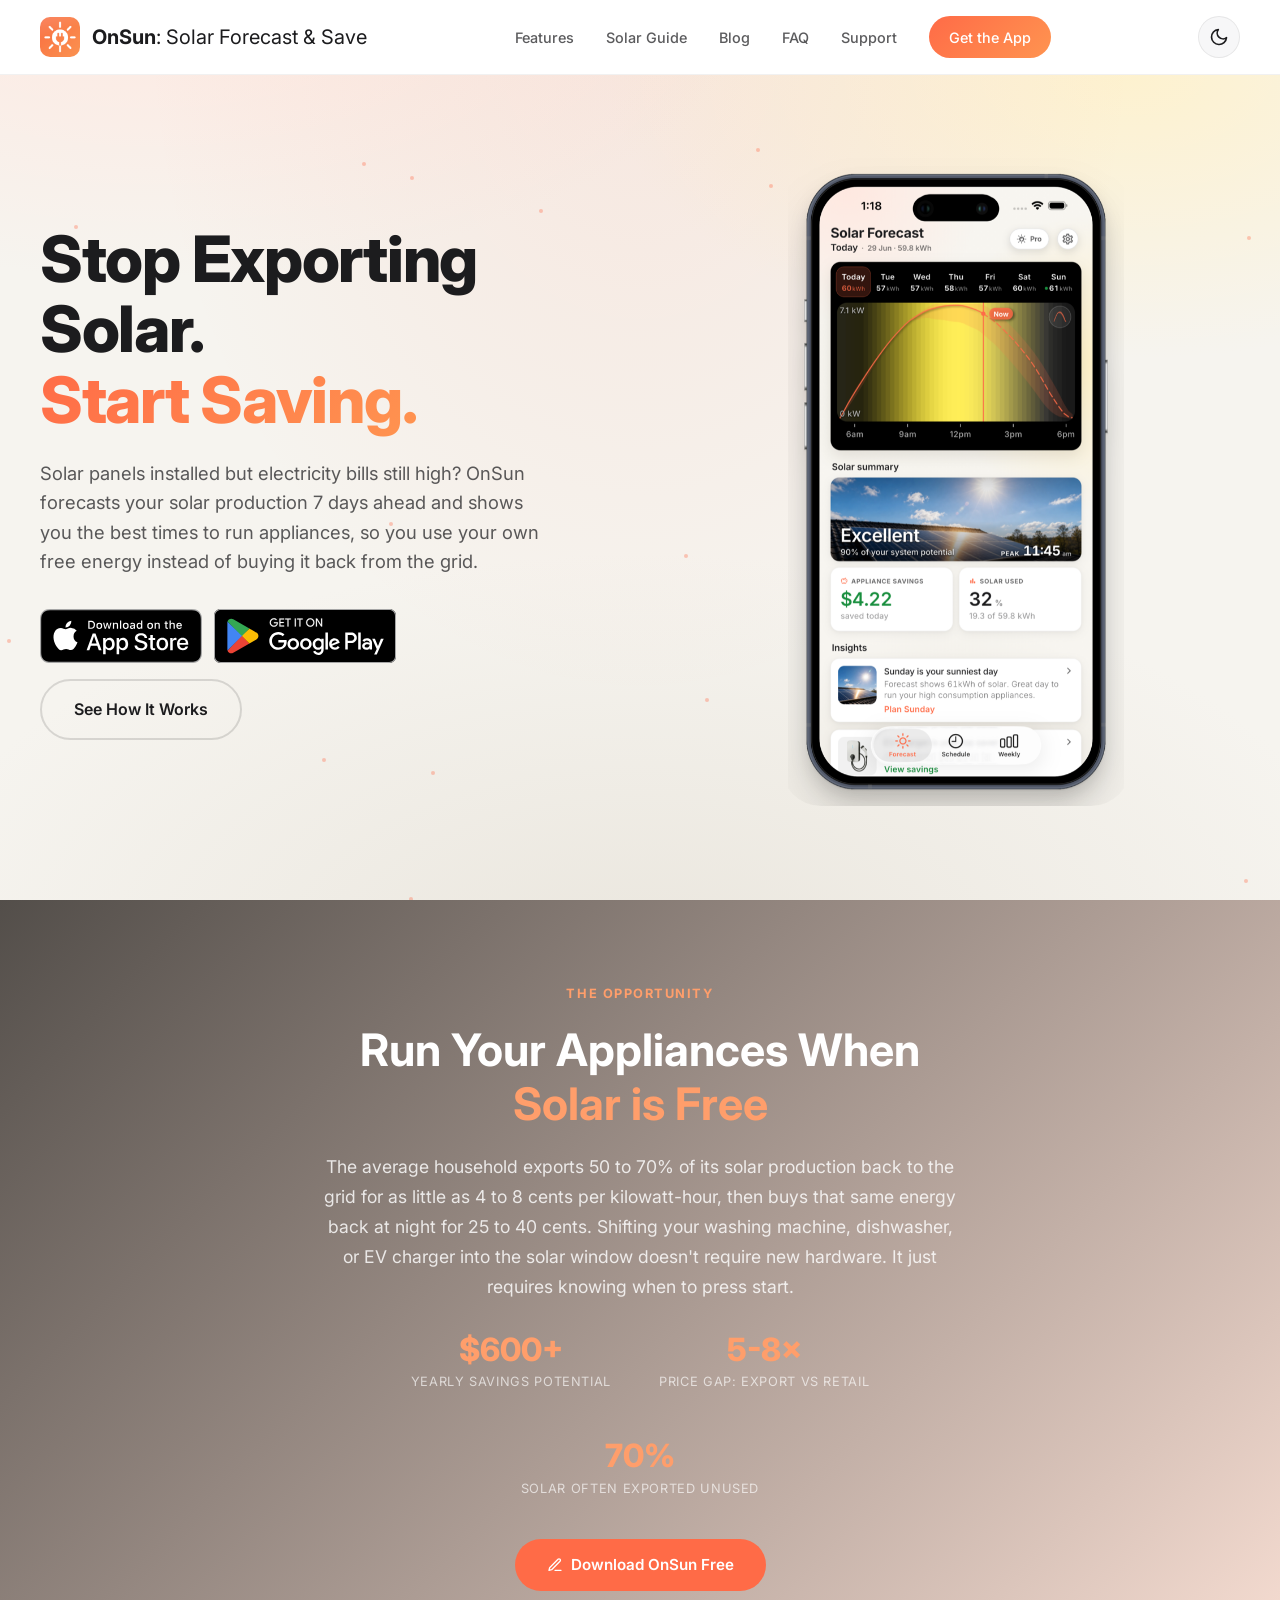
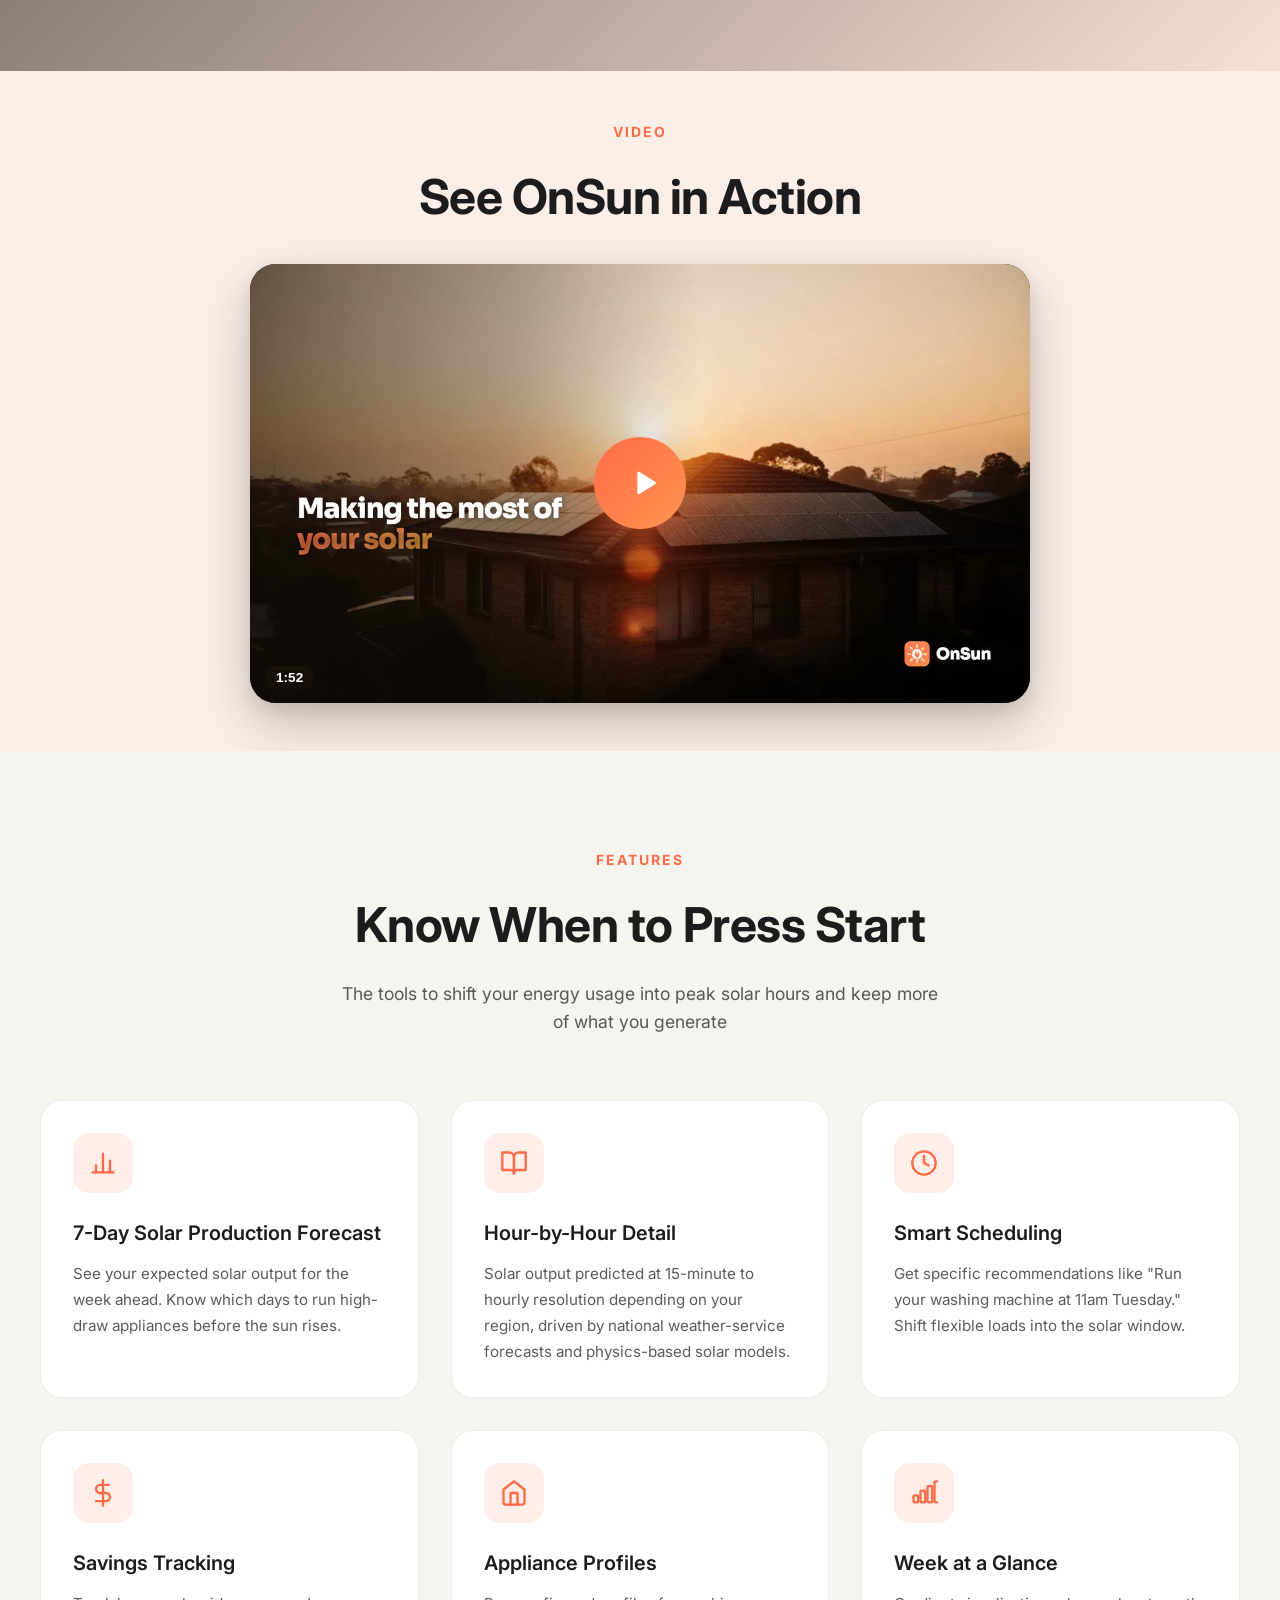
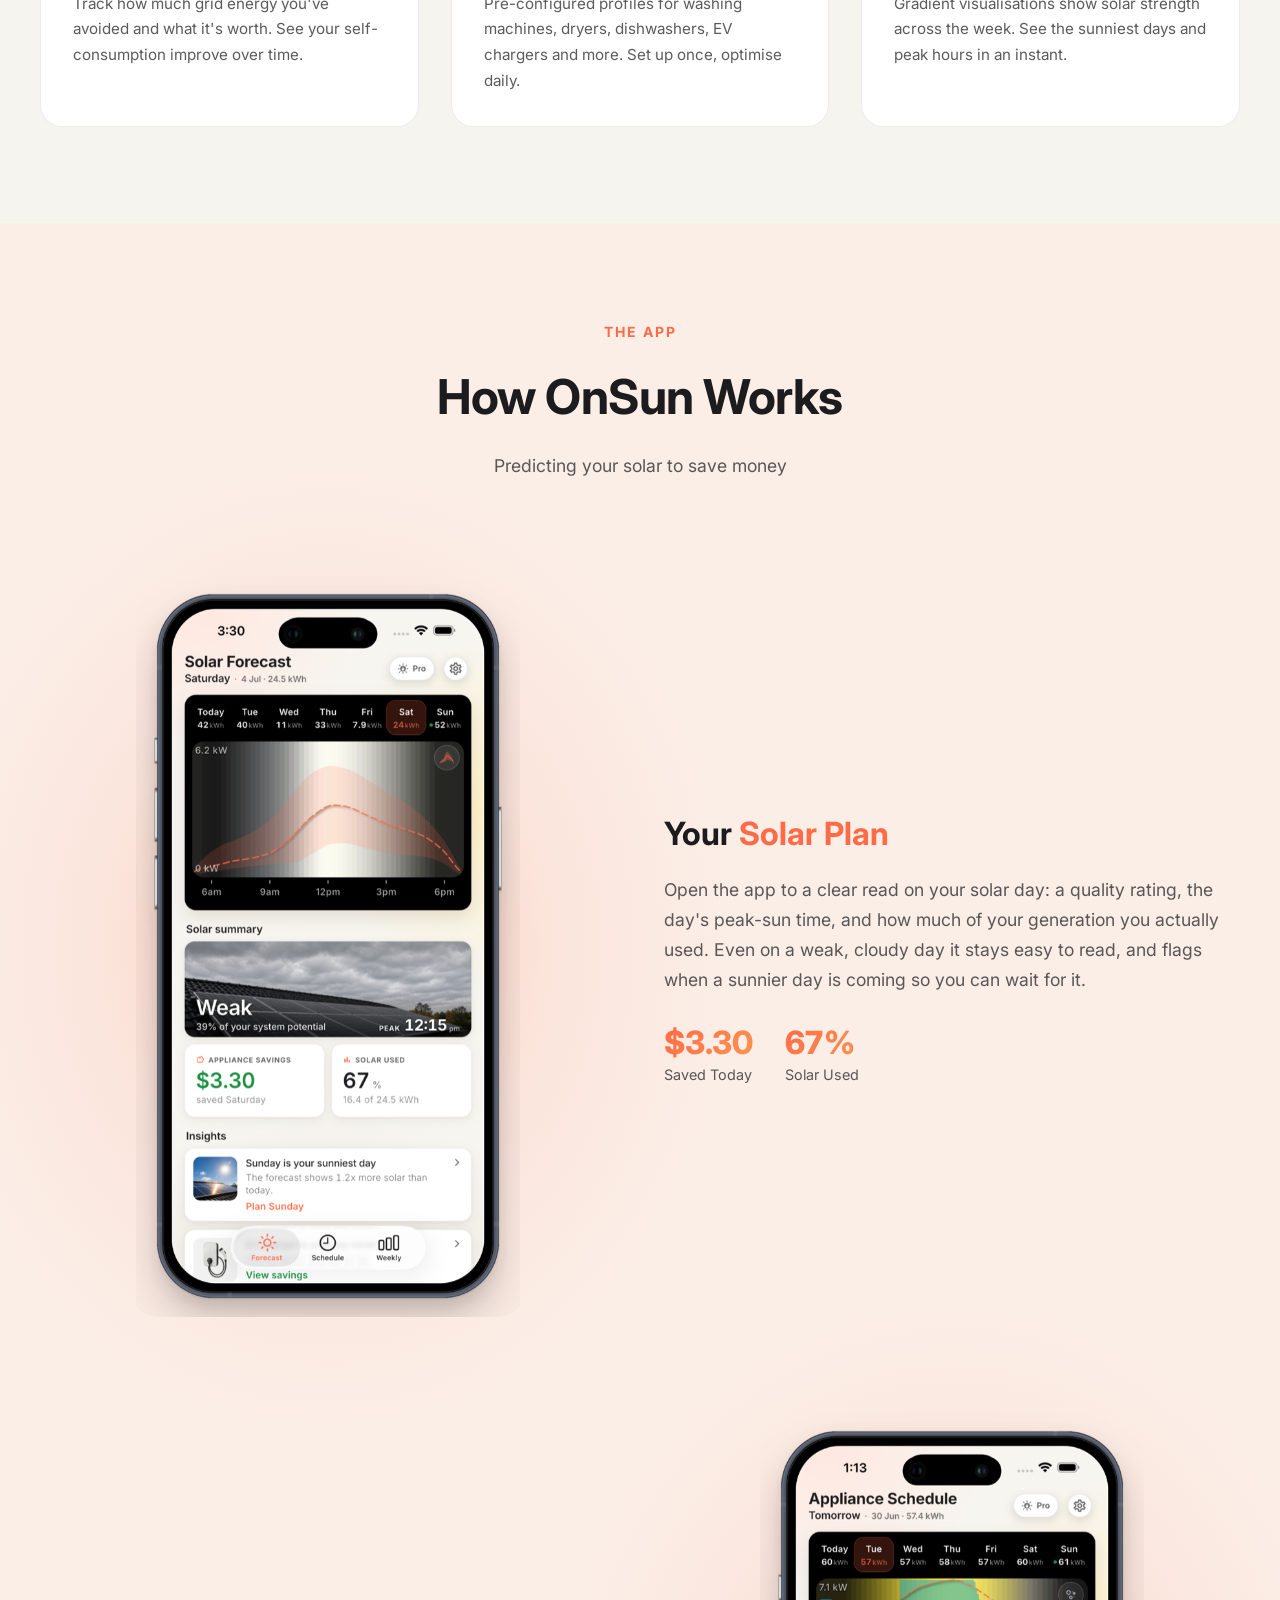
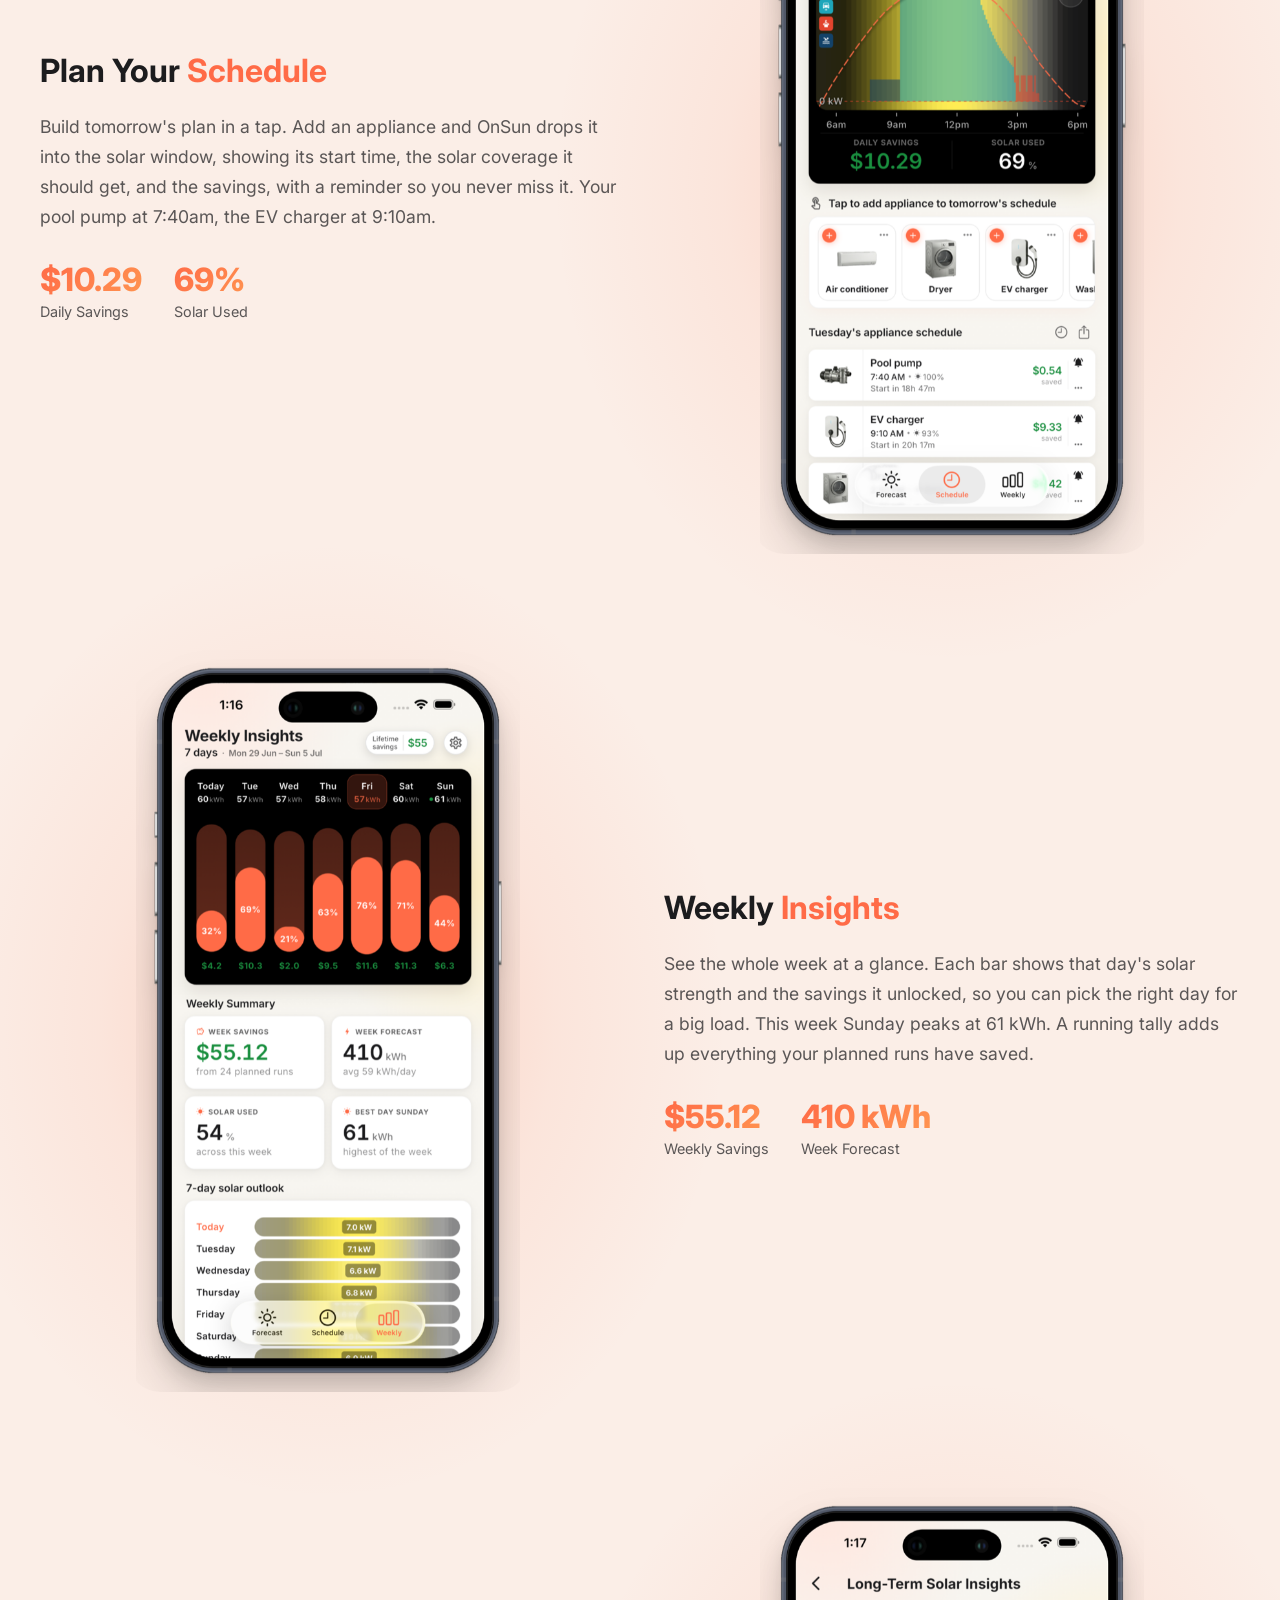
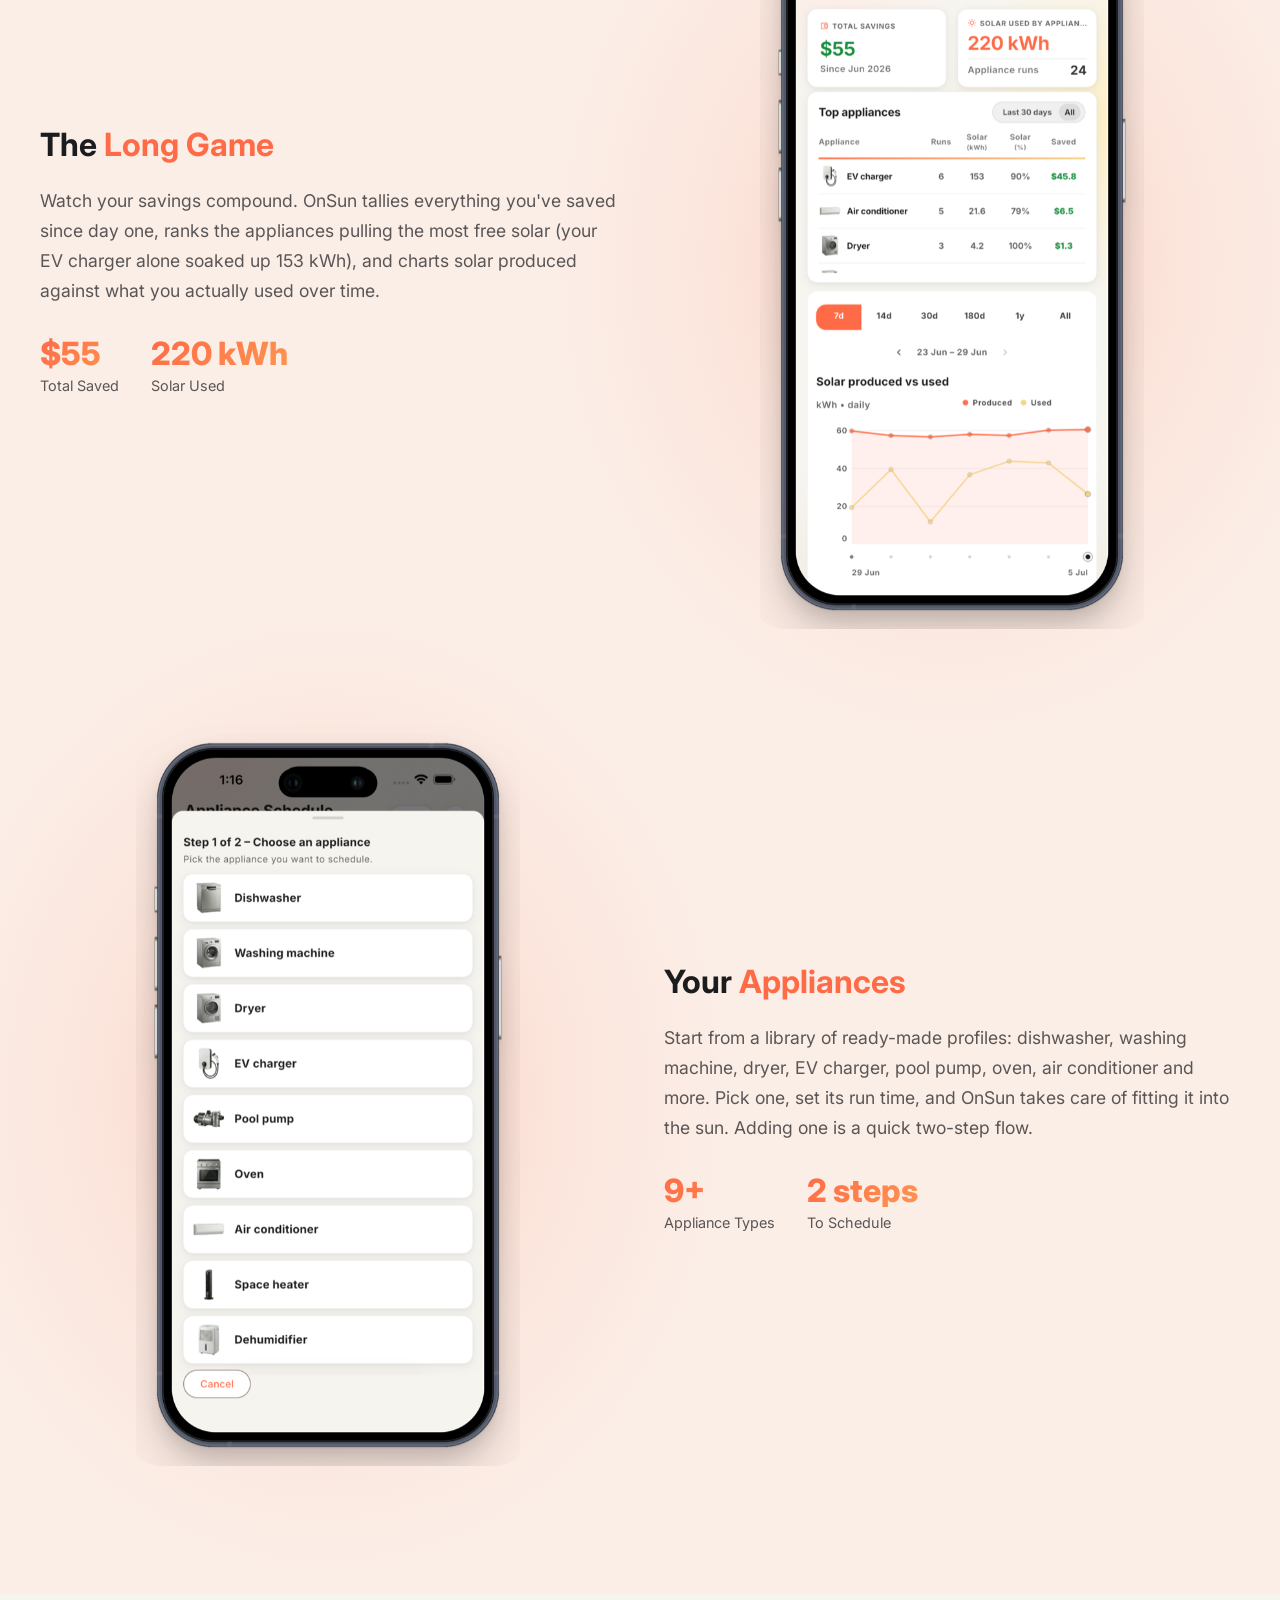
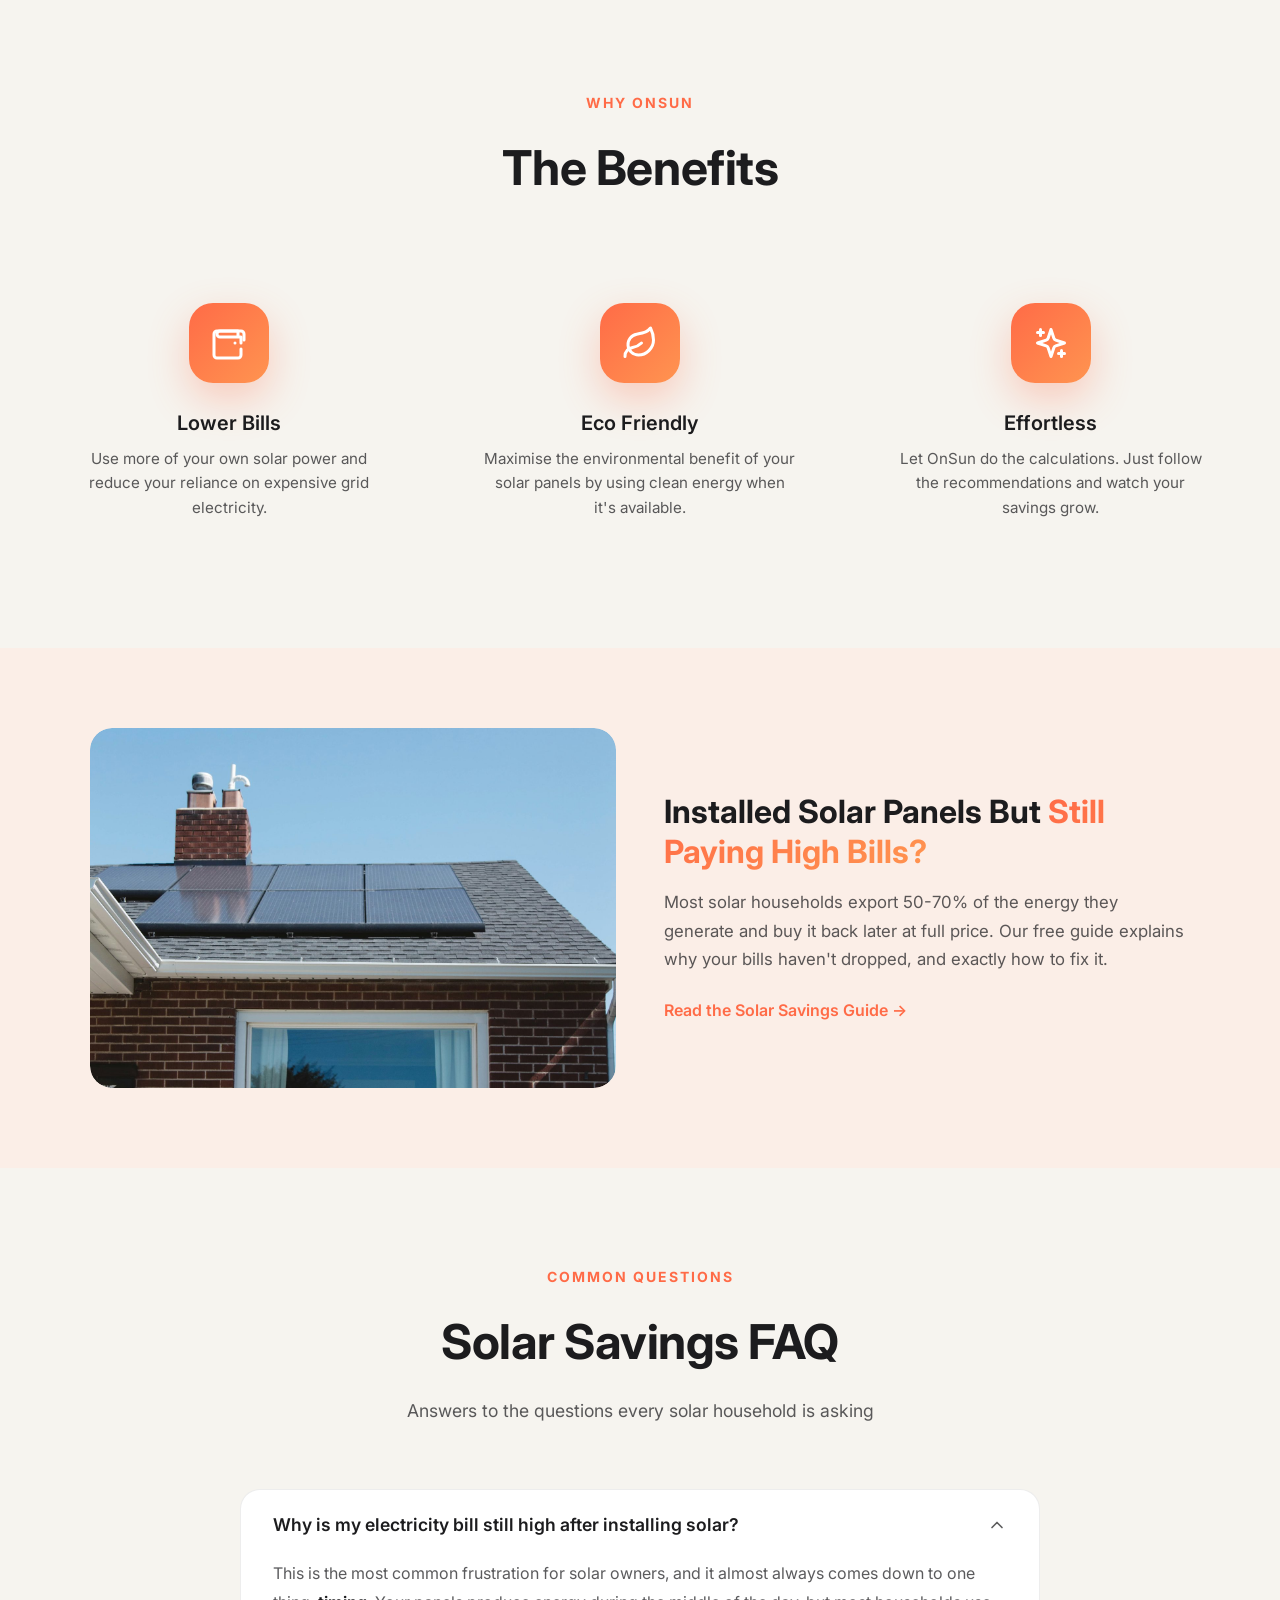
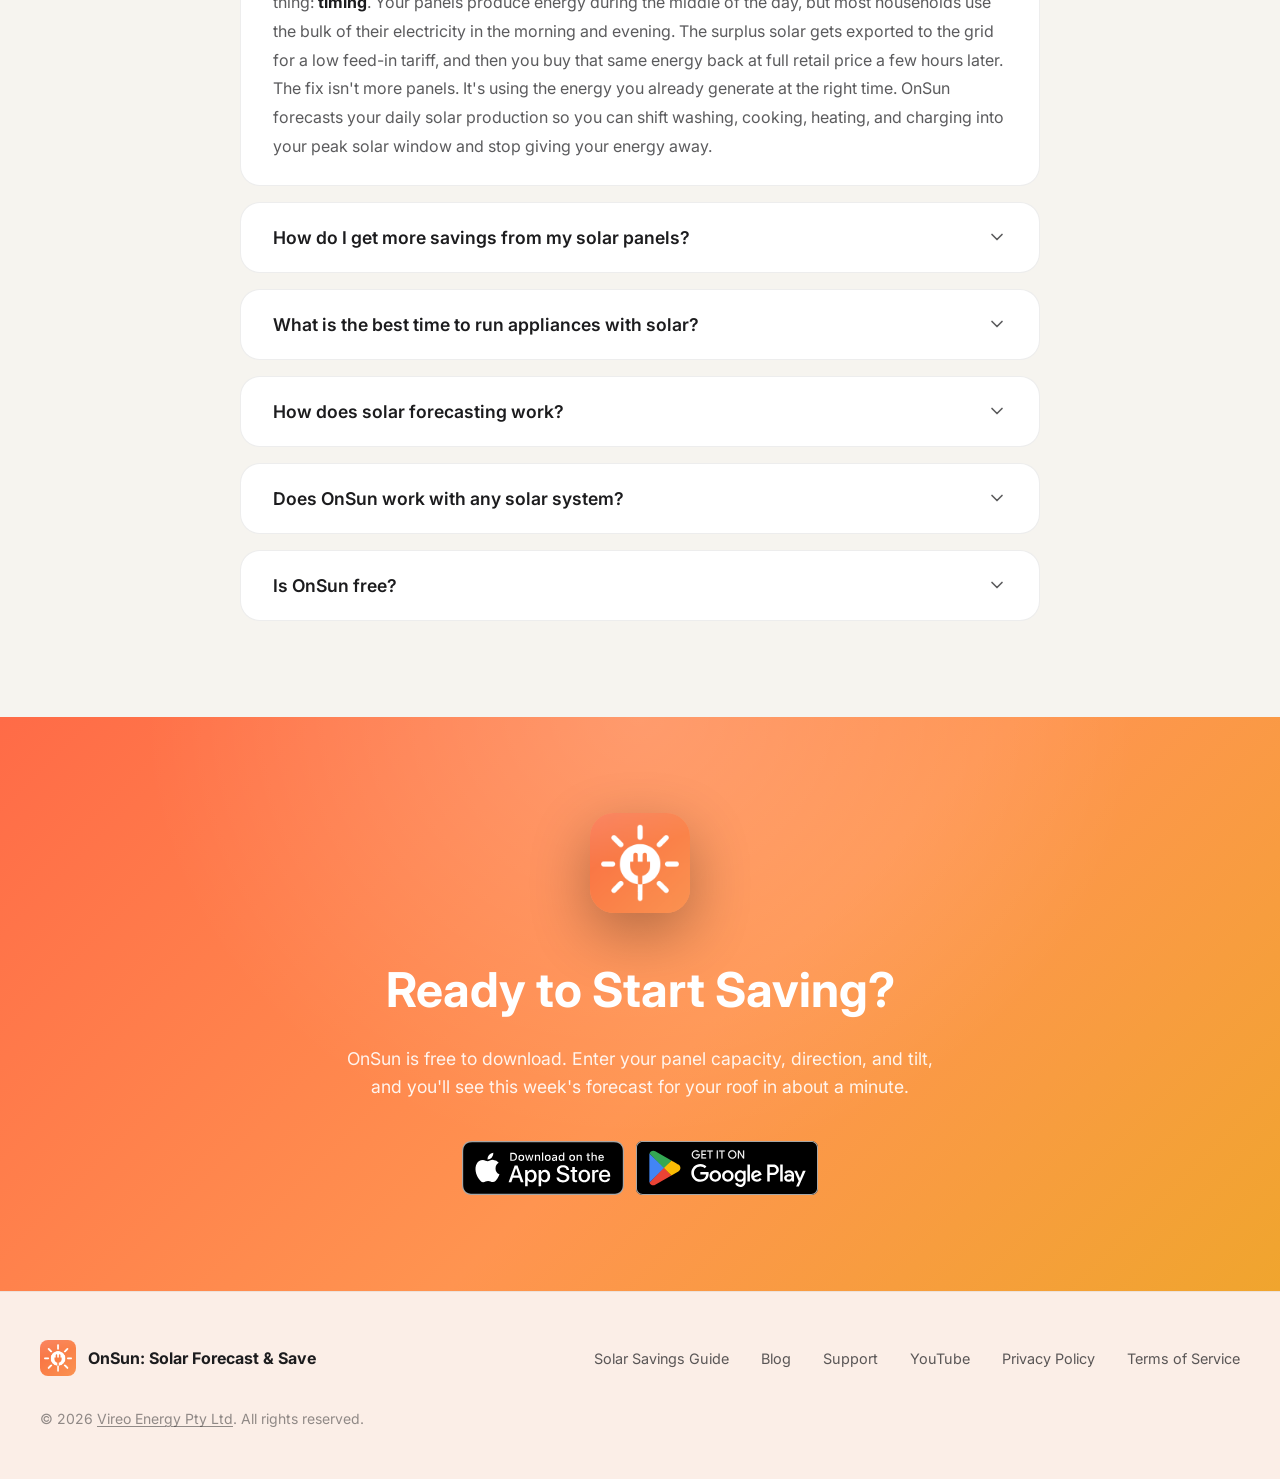
==== commit f54a8366: "feat: link to Vireo Energy (vireo.energy) sitewide + parentOrganization schema Footer copyright now " ====
--- a/index.html
+++ b/index.html
@@ -48,7 +48,8 @@
       },
       "author": {
         "@type": "Organization",
-        "name": "Vireo Energy Pty Ltd"
+        "name": "Vireo Energy Pty Ltd",
+        "url": "https://www.vireo.energy"
       }
     }
     </script>
@@ -72,7 +73,15 @@
       "name": "OnSun",
       "url": "https://onsun.app",
       "logo": "https://onsun.app/assets/logo-light.png",
-      "description": "OnSun helps solar households stop overpaying for electricity by forecasting solar production and scheduling appliance usage during peak sun hours."
+      "description": "OnSun helps solar households stop overpaying for electricity by forecasting solar production and scheduling appliance usage during peak sun hours.",
+      "sameAs": [
+        "https://www.youtube.com/@Use-Solar"
+      ],
+      "parentOrganization": {
+        "@type": "Organization",
+        "name": "Vireo Energy Pty Ltd",
+        "url": "https://www.vireo.energy"
+      }
     }
     </script>
 
@@ -742,11 +751,12 @@
                 <a href="solar-guide.html">Solar Savings Guide</a>
                 <a href="blog/index.html">Blog</a>
                 <a href="support.html">Support</a>
+                <a href="https://www.youtube.com/@Use-Solar" target="_blank" rel="noopener">YouTube</a>
                 <a href="privacy-policy.html">Privacy Policy</a>
                 <a href="terms-of-service.html">Terms of Service</a>
             </div>
             <div class="footer-copyright">
-                © 2026 Vireo Energy Pty Ltd. All rights reserved.
+                © 2026 <a href="https://www.vireo.energy/">Vireo Energy Pty Ltd</a>. All rights reserved.
             </div>
         </div>
     </footer>
--- a/assets/css/onsun.css
+++ b/assets/css/onsun.css
@@ -663,6 +663,7 @@
 .footer-links a { color: var(--text-secondary); text-decoration: none; font-size: 0.9rem; transition: color 0.3s ease; }
 .footer-links a:hover { color: var(--coral); }
 .footer-copyright { color: var(--text-muted); font-size: 0.875rem; }
+.footer-copyright a { color: inherit; text-decoration: underline; text-underline-offset: 2px; }
 
 /* --------------------------------------------------------------------------
    16. Guide hero (support / solar-guide / blog over photo)
